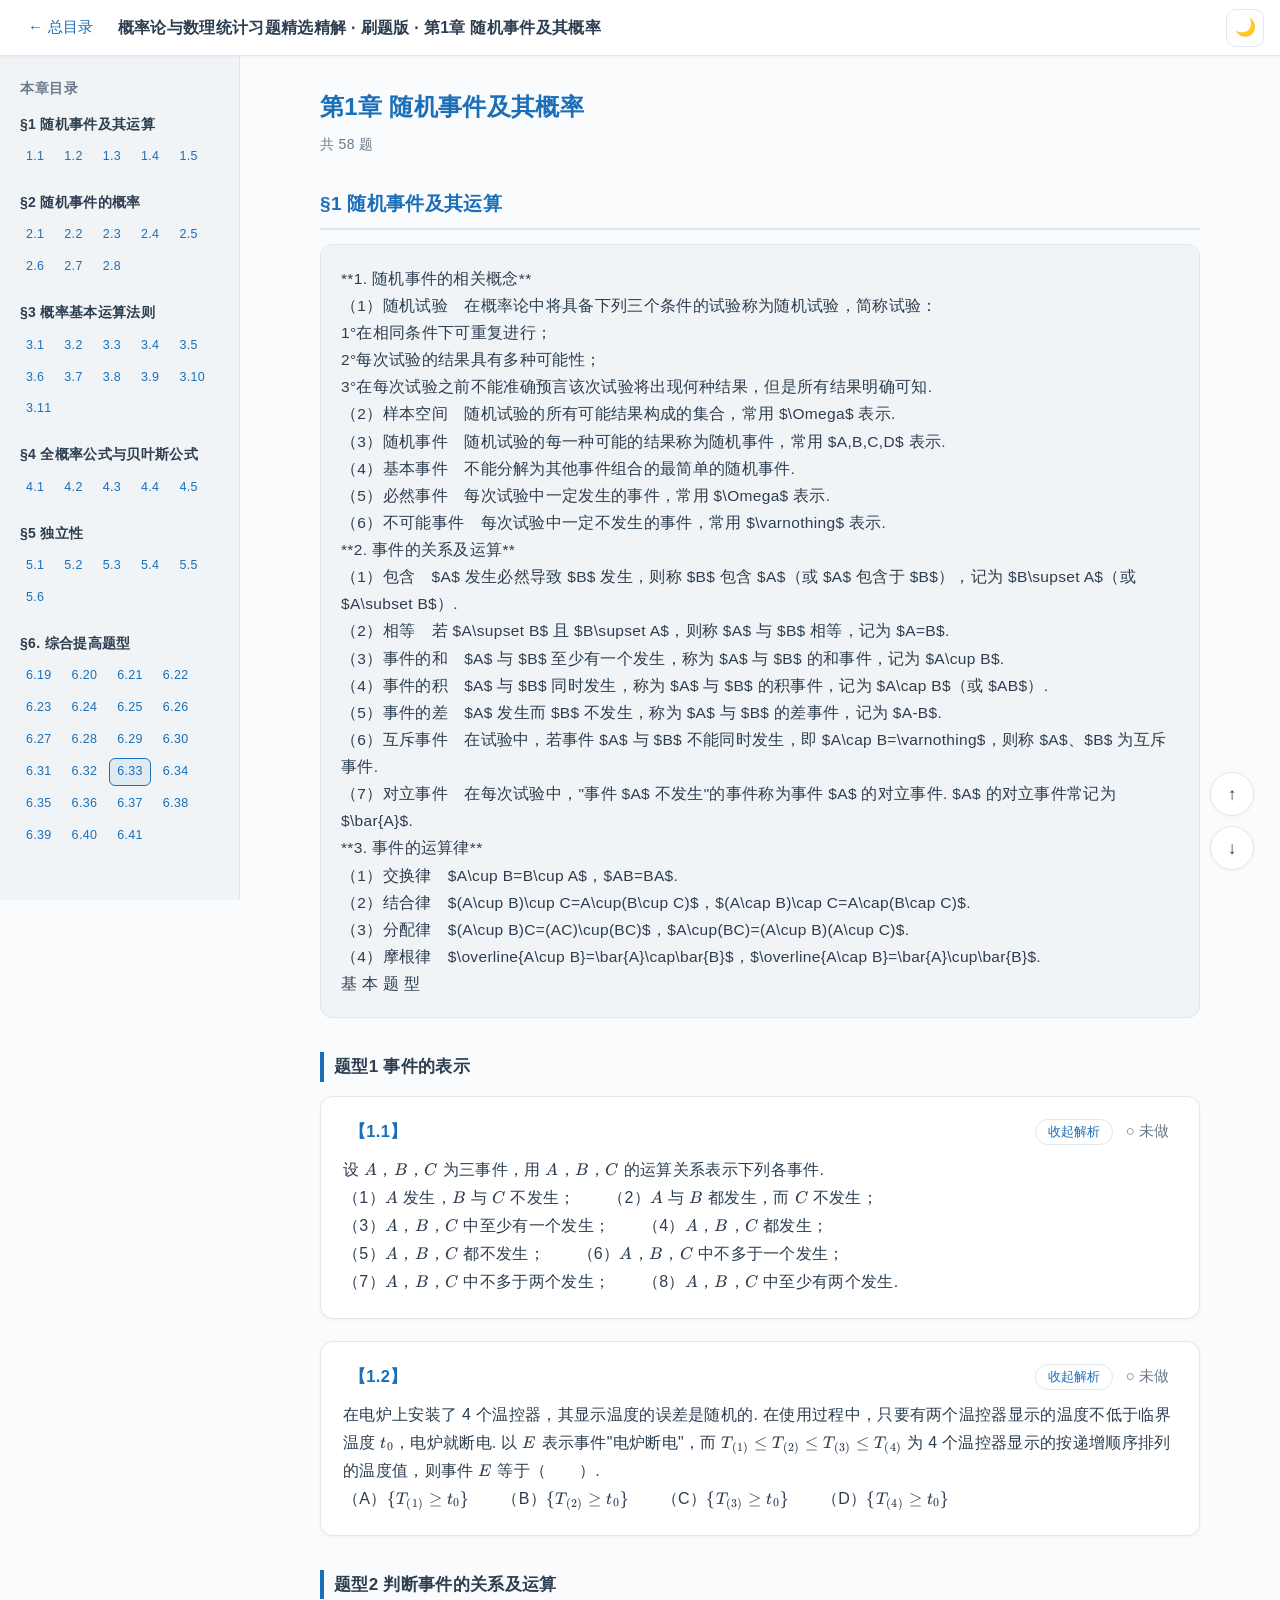
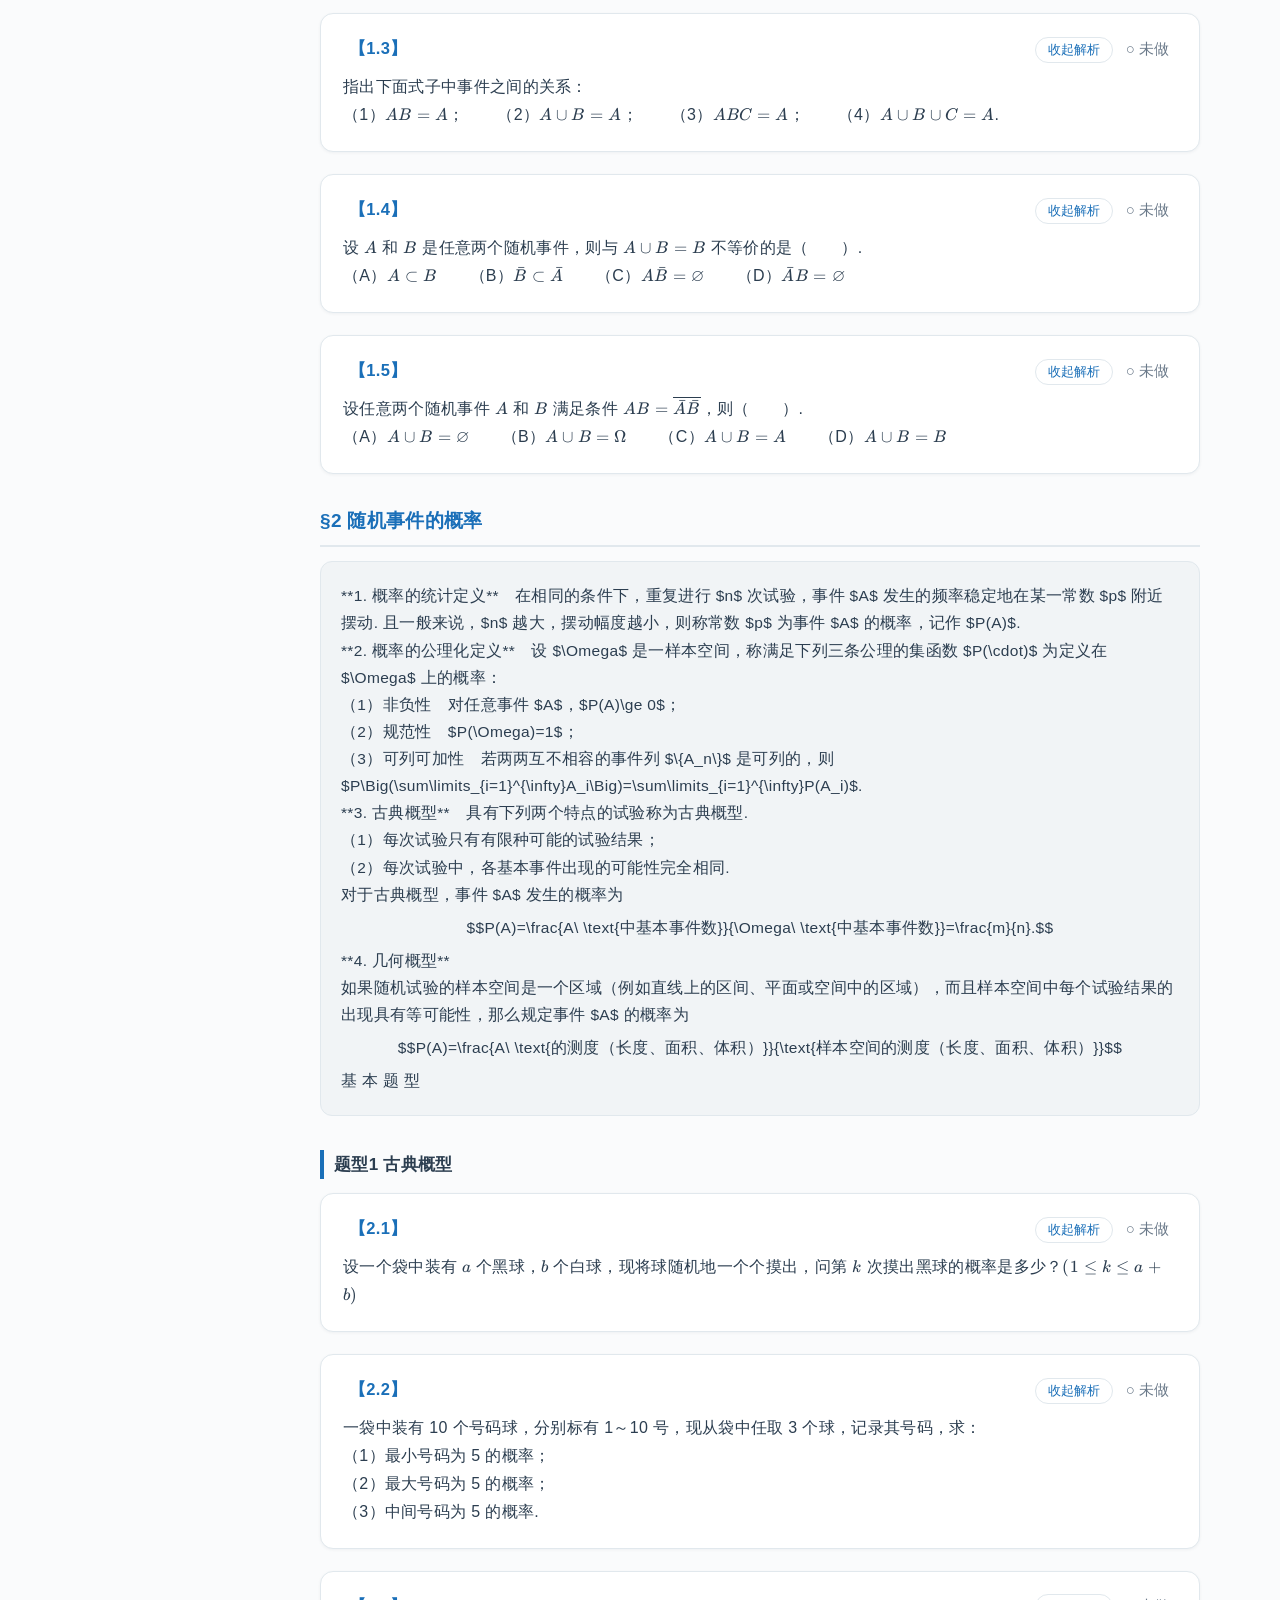
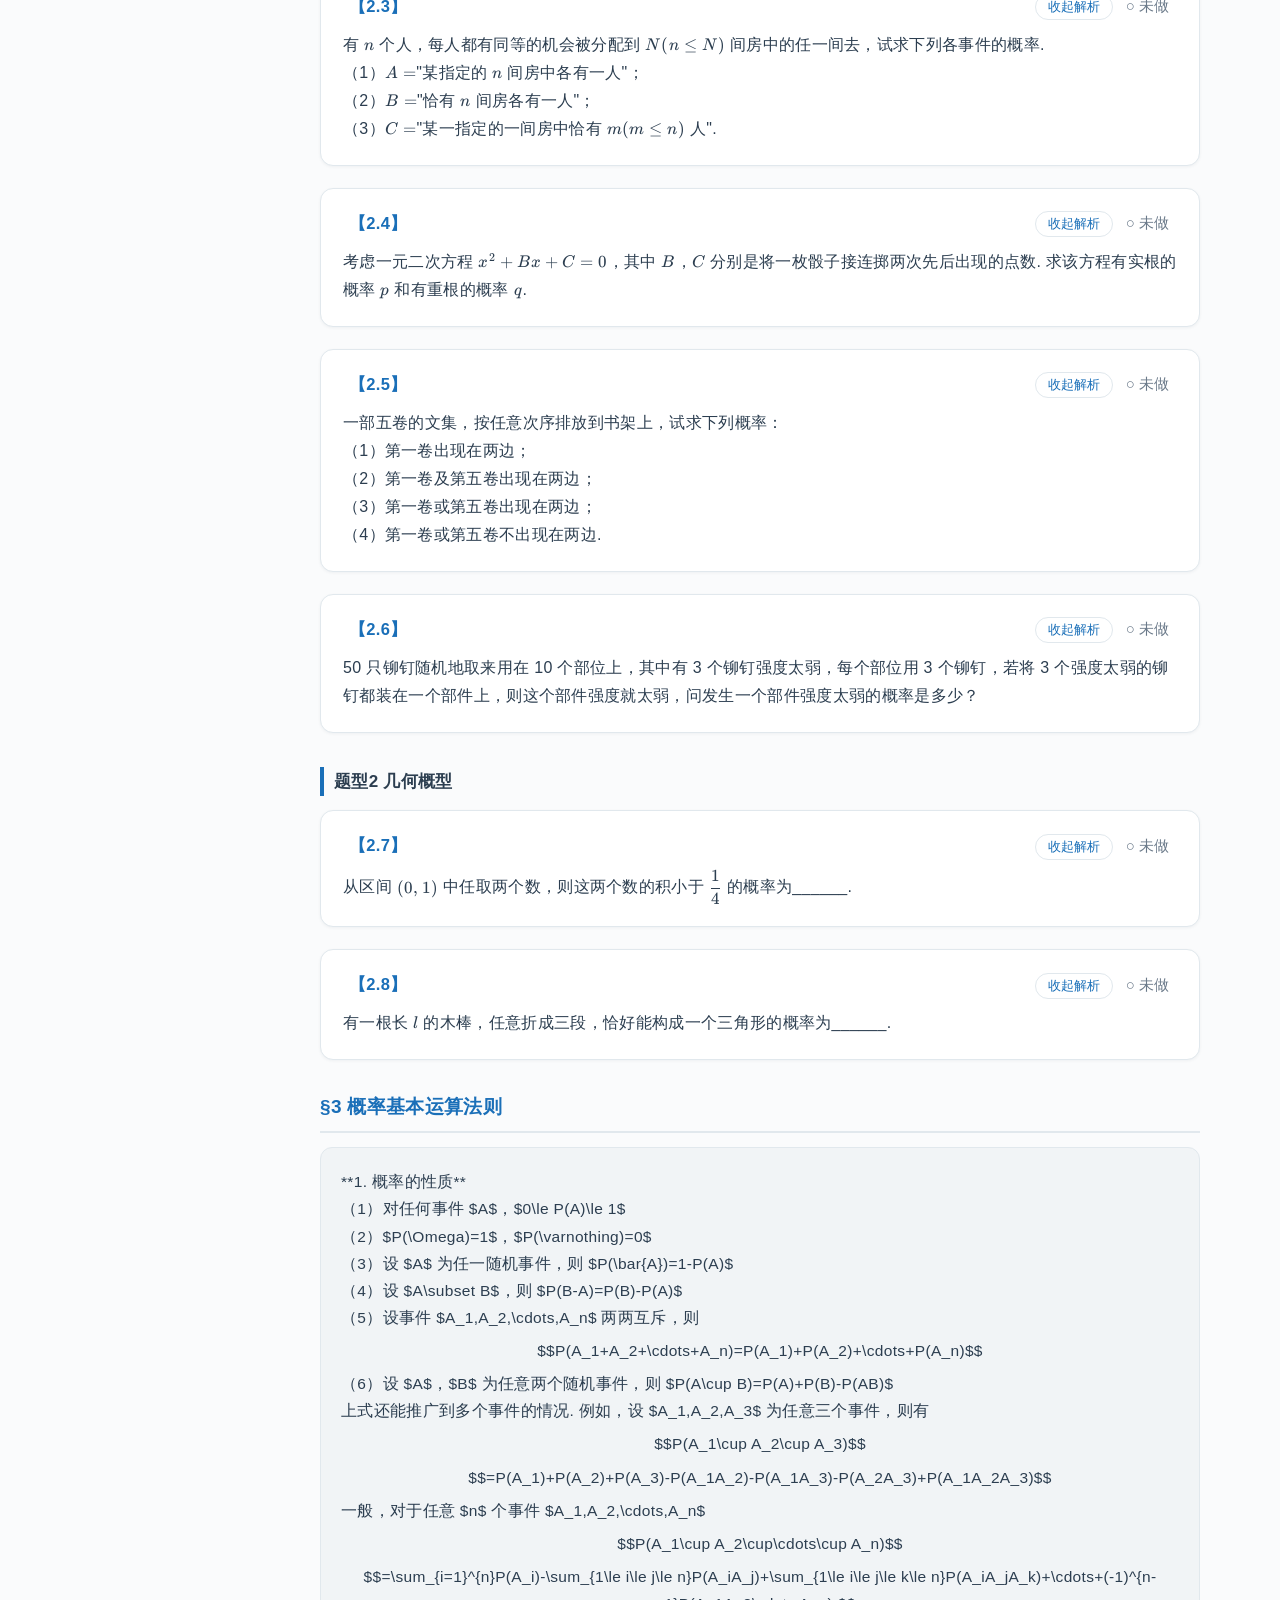
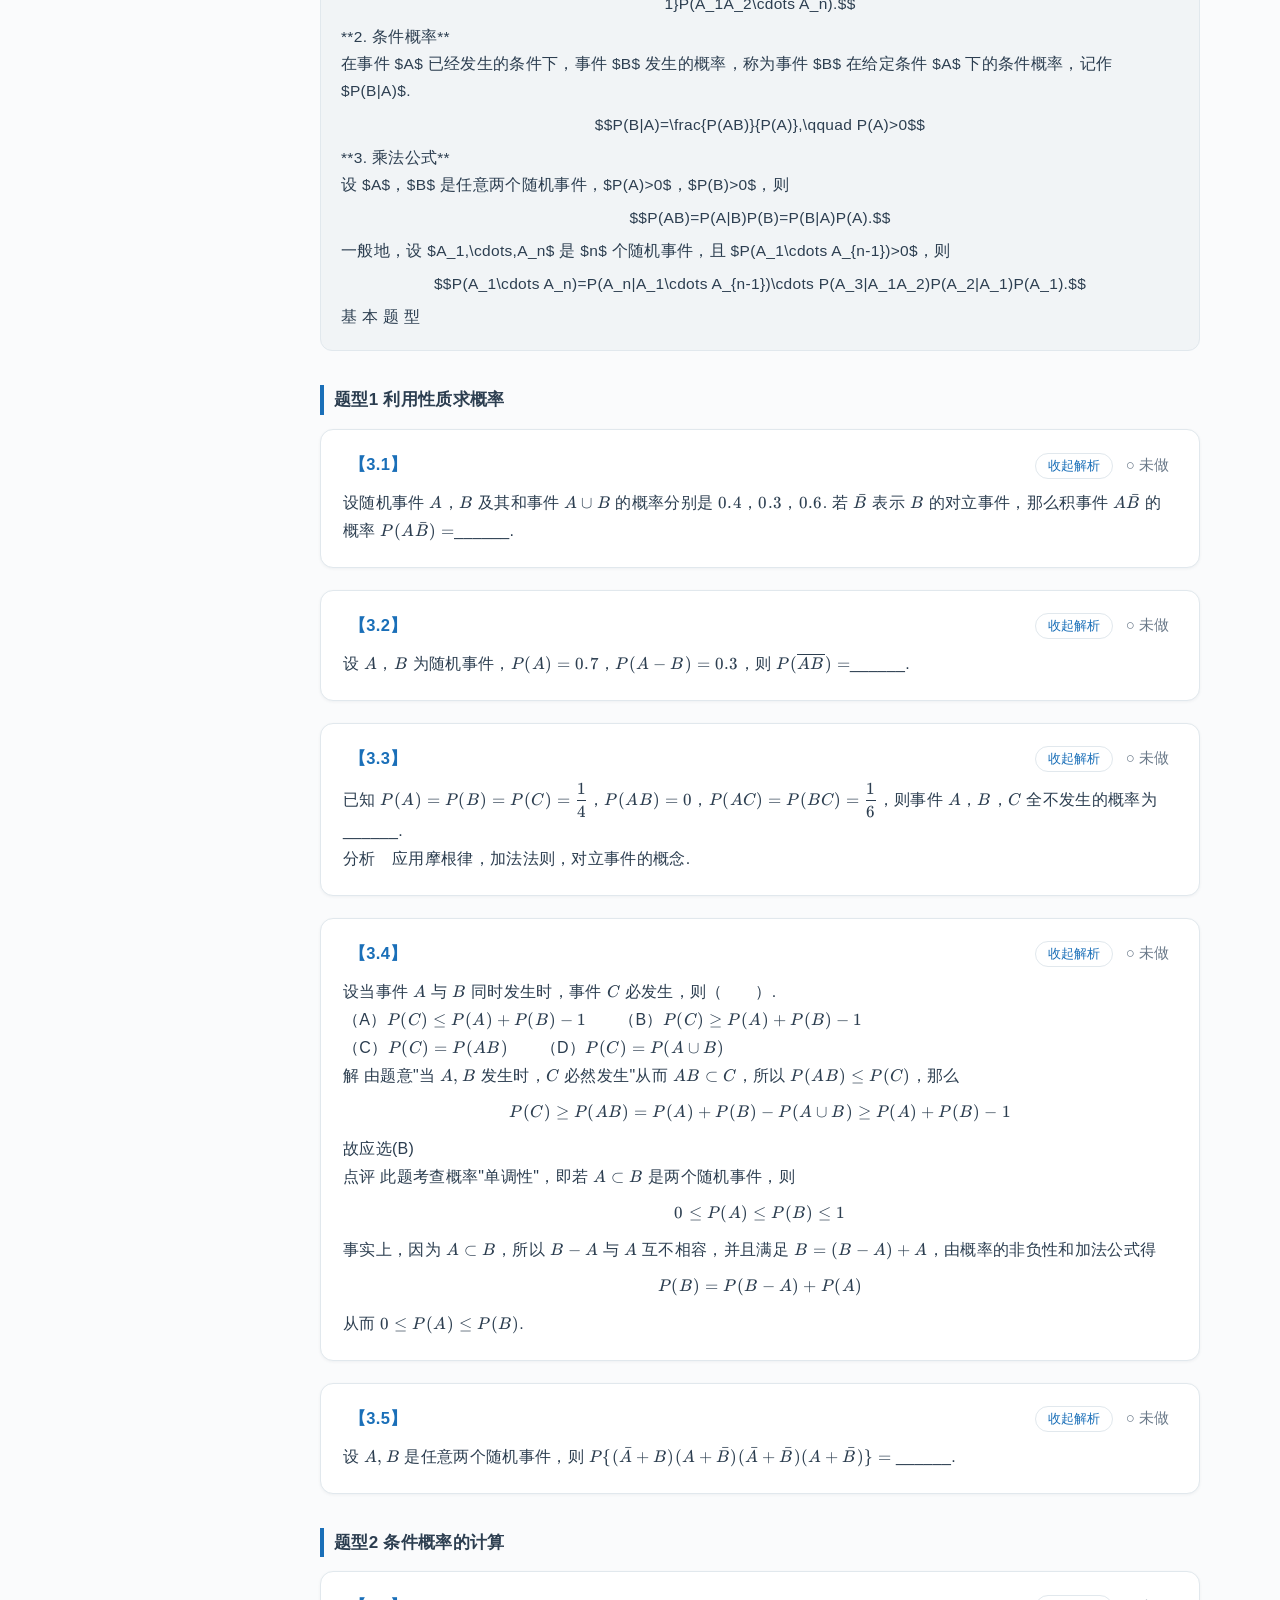
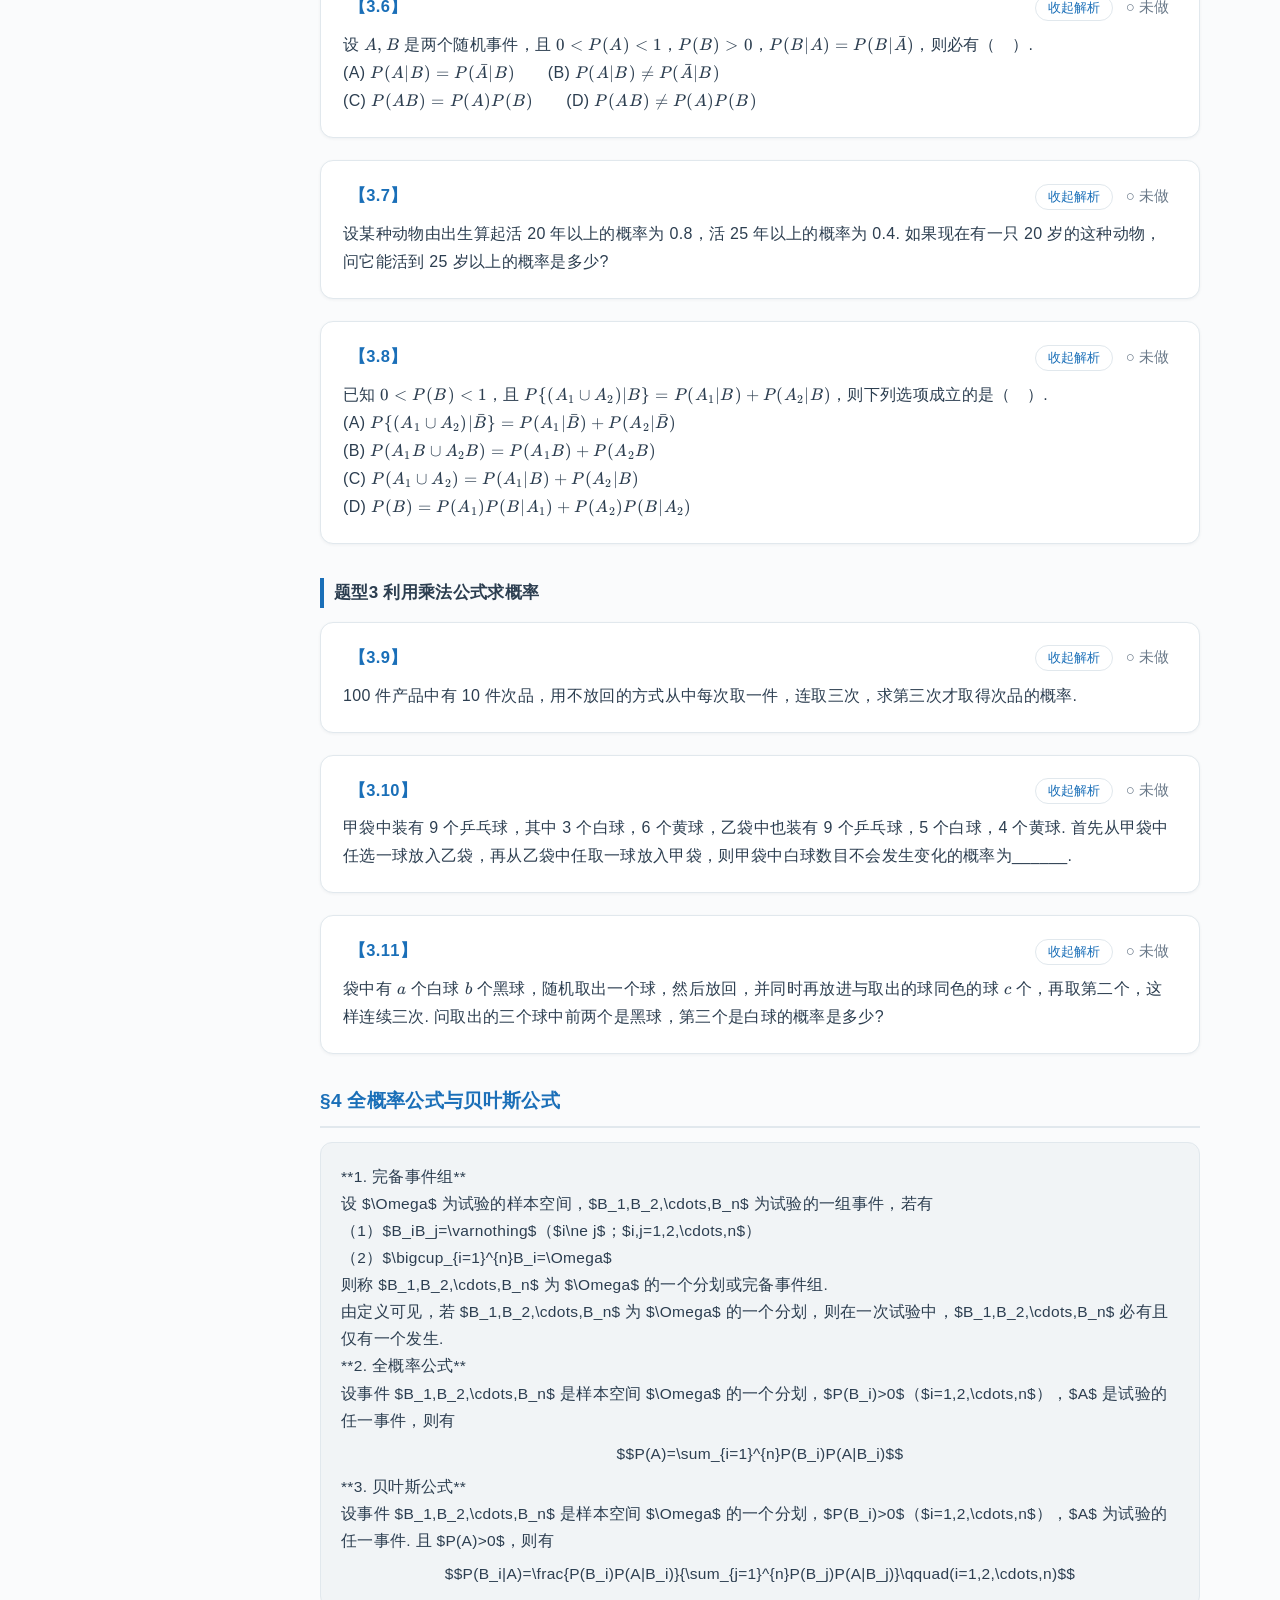
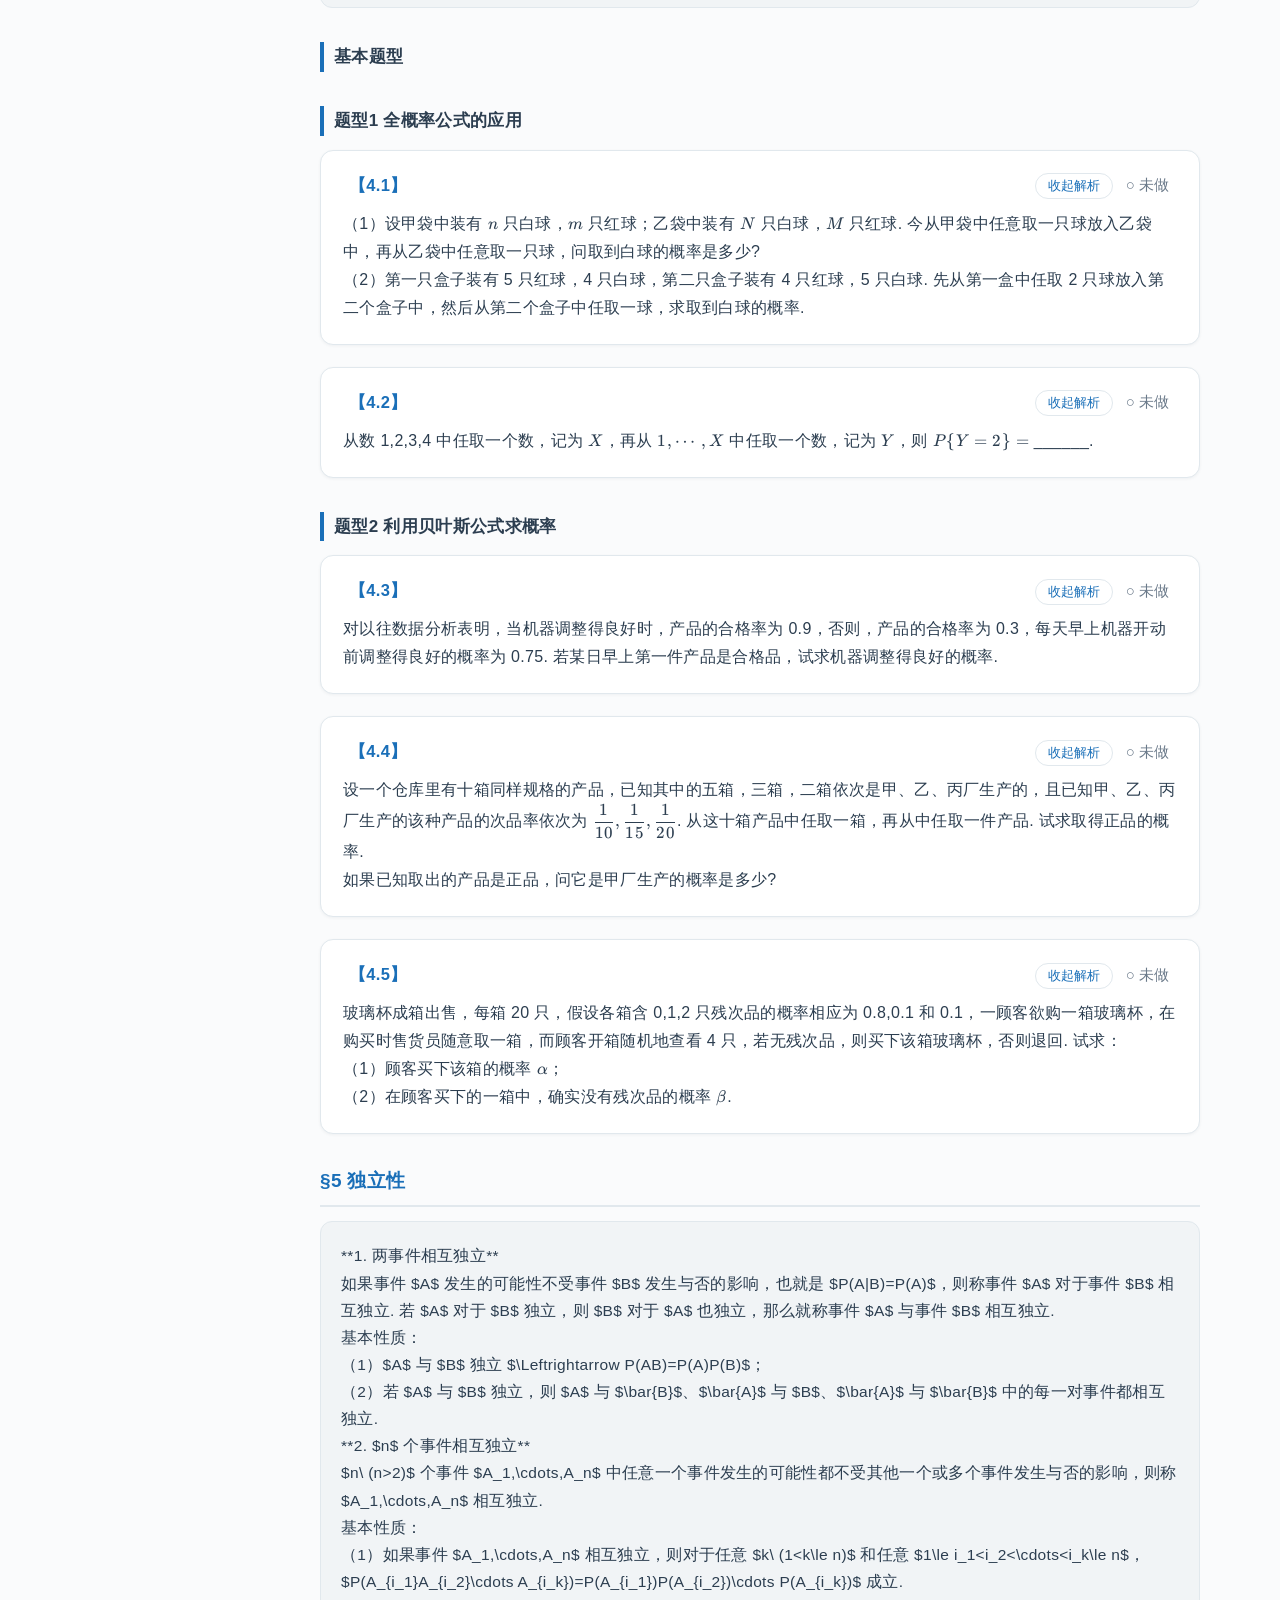
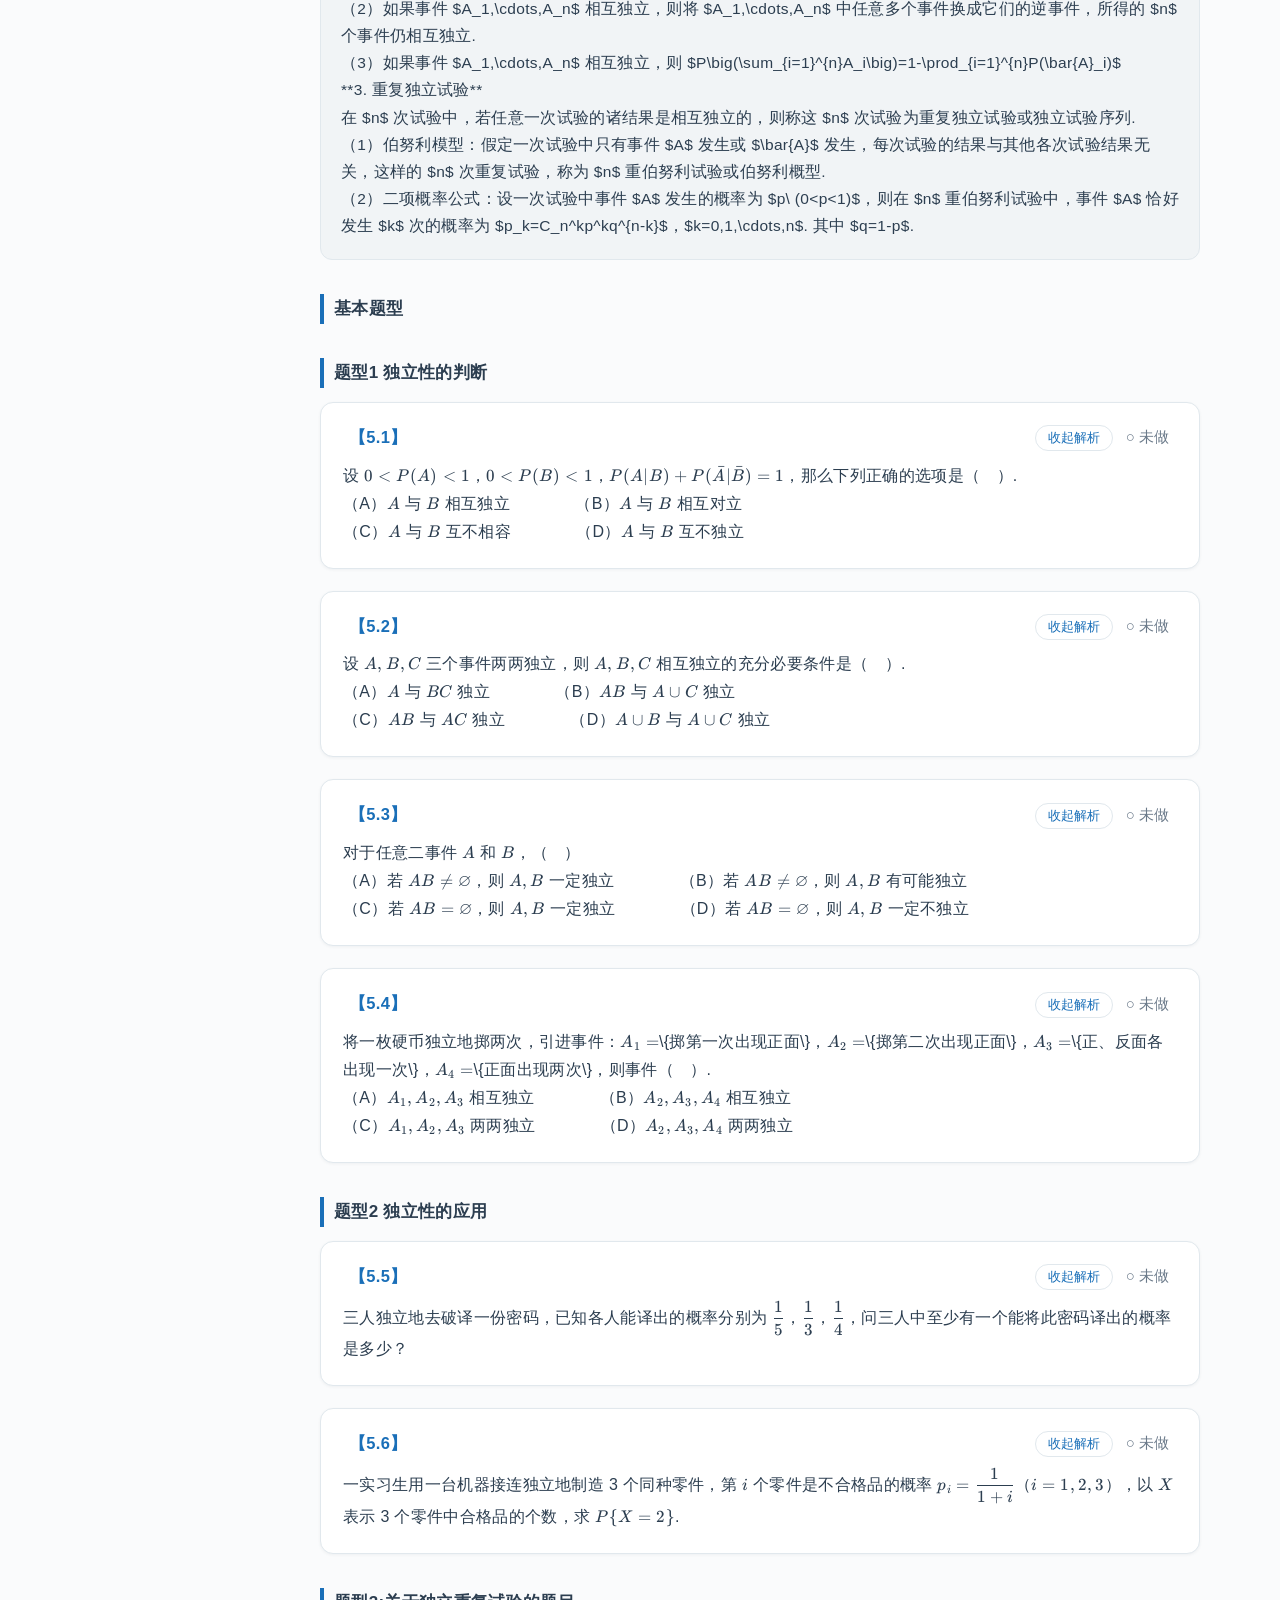
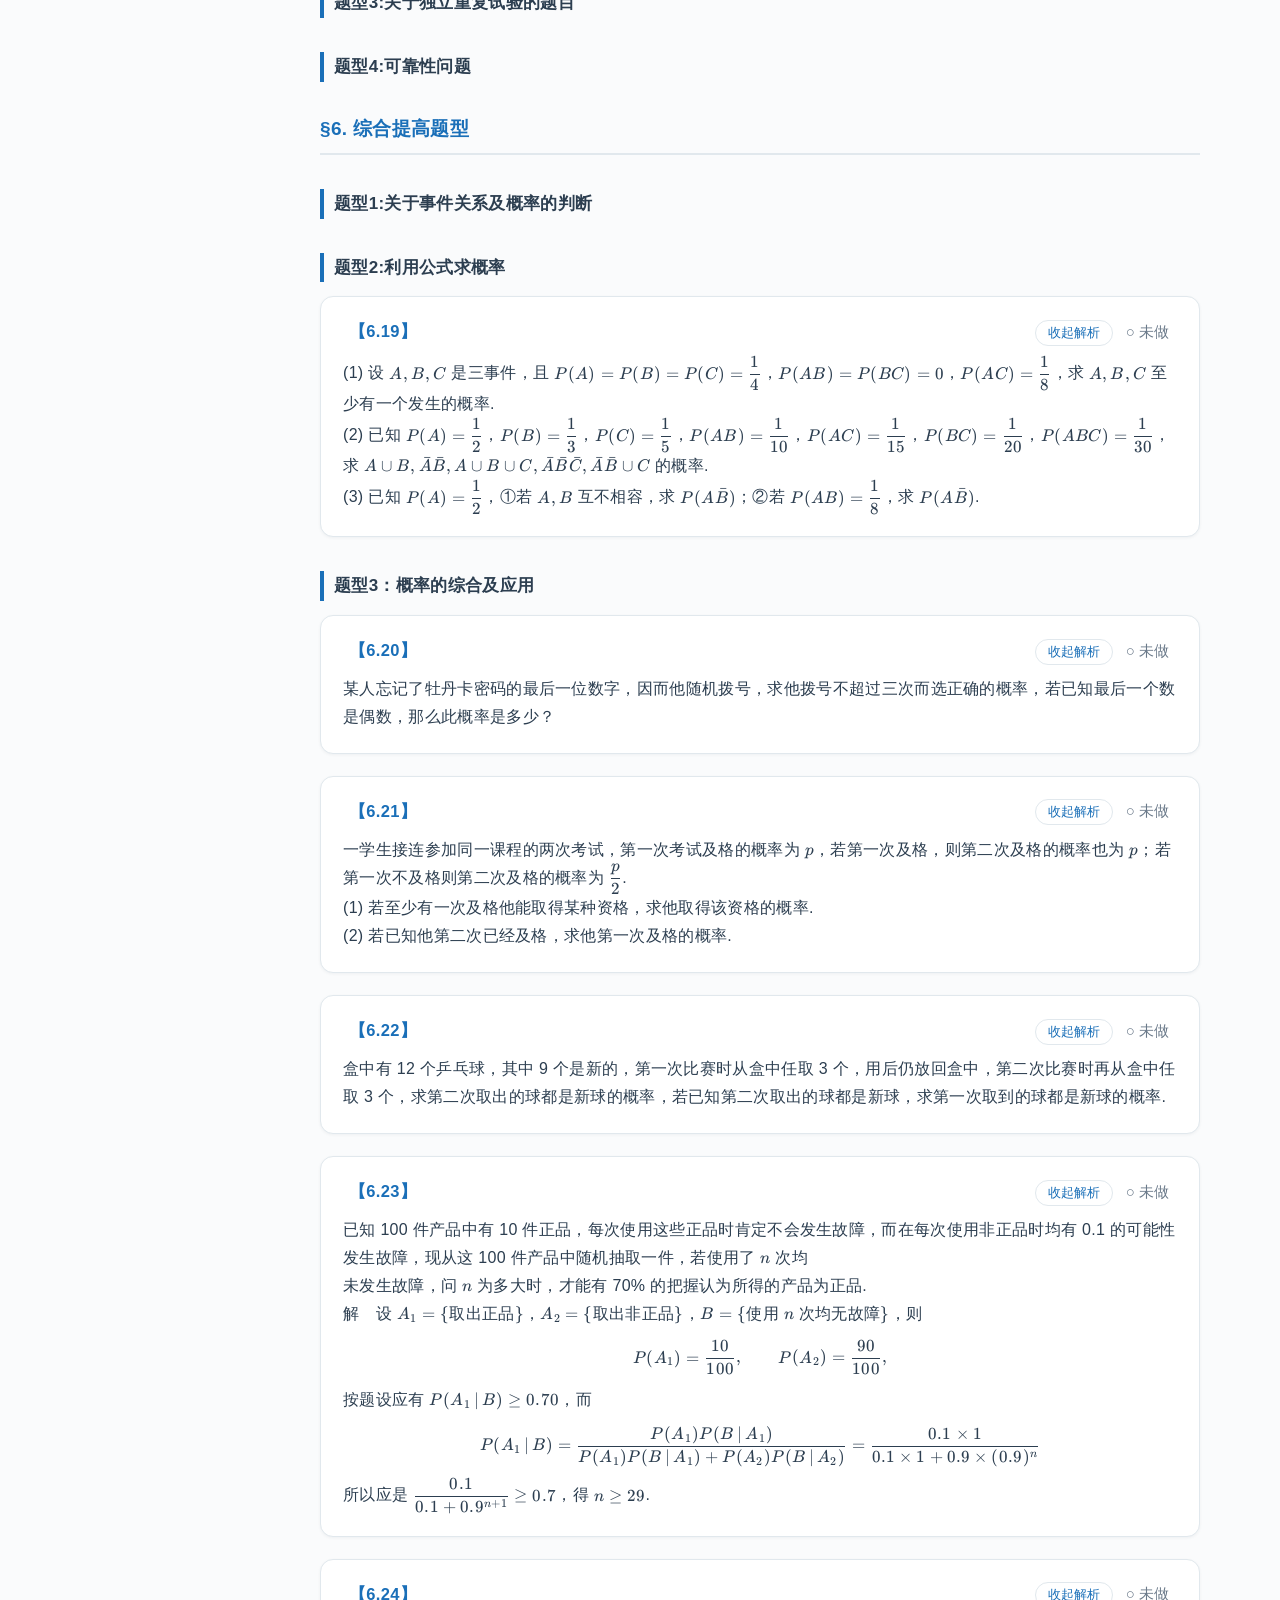
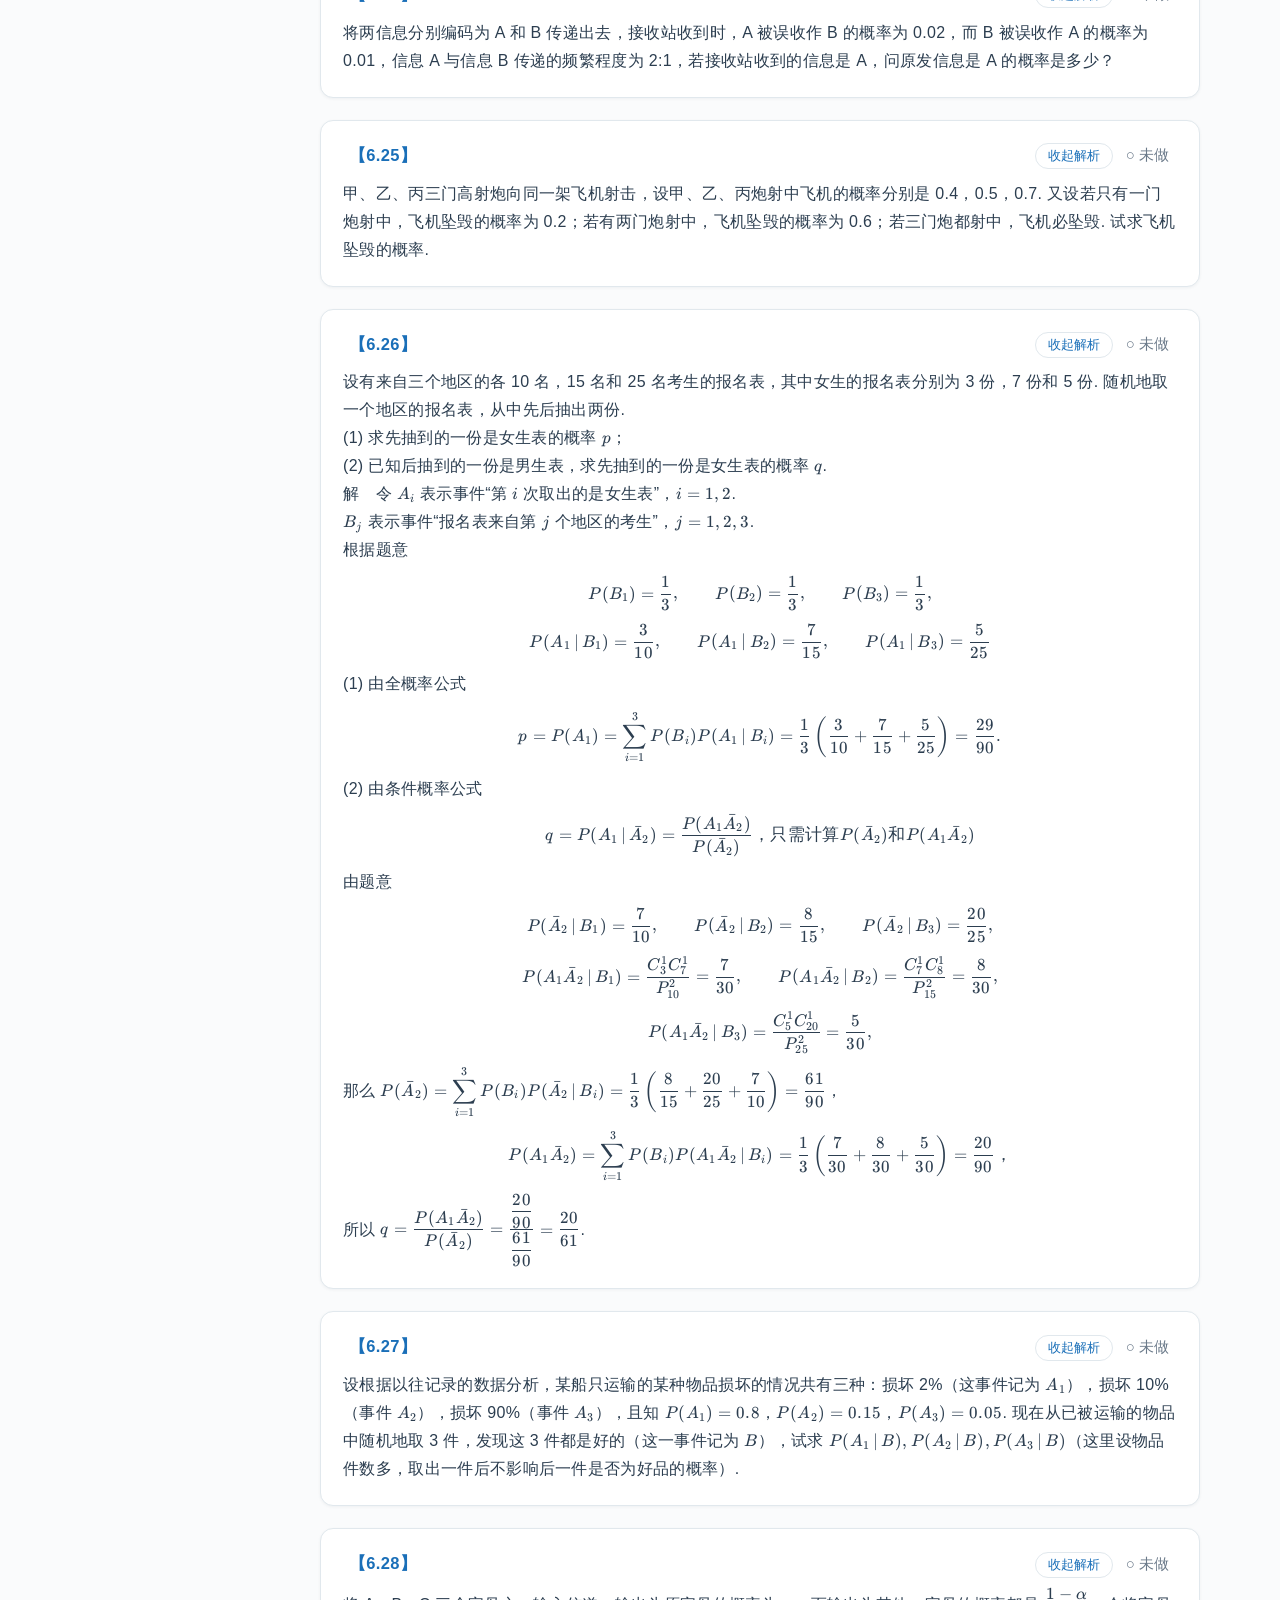
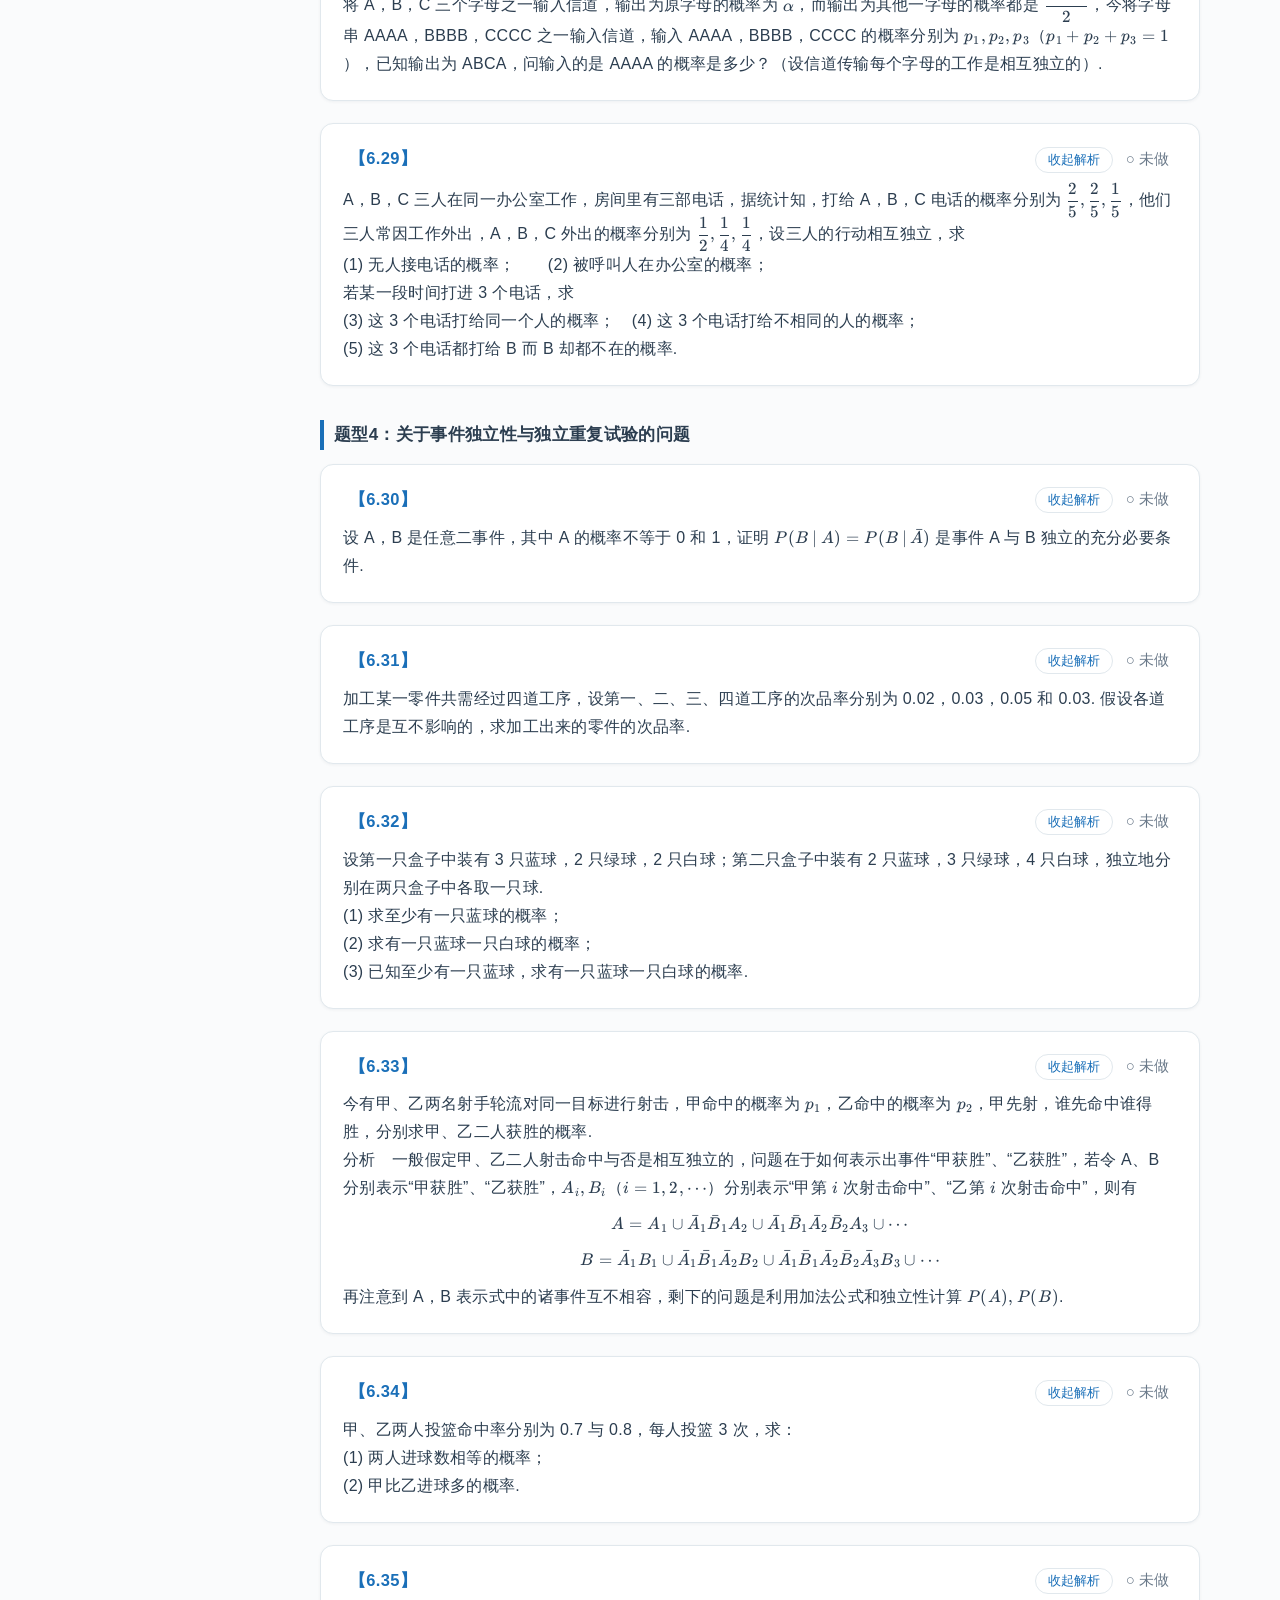
==== chapters/chapter-01.html @ 4852cdde "init: 概率论刷题网站（第一二章部分内容）" ====
<!DOCTYPE html>
<html lang="zh-CN">
<head>
<meta charset="UTF-8">
<meta name="viewport" content="width=device-width, initial-scale=1.0">
<title>第1章 随机事件及其概率 · 概率论与数理统计习题精选精解 · 刷题版</title>
<link rel="stylesheet" href="../assets/katex/katex.min.css?v=1">
<link rel="stylesheet" href="../assets/style.css?v=1">
</head>
<body data-page="chapter" data-chapter="c1">
<header class="topbar"><button class="icon-btn" id="menuBtn" title="目录">☰</button><a class="back-home" href="../index.html">← 总目录</a><span class="bar-title">概率论与数理统计习题精选精解 · 刷题版 · 第1章 随机事件及其概率</span><button class="icon-btn" id="themeBtn" title="切换夜间模式">🌙</button></header>
<div class="mask" id="sidebarMask"></div>
<div class="layout">
<aside class="sidebar" id="sidebar">
<h3>本章目录</h3>
<div class="sec-group">
<a class="sec-name" href="#sec-1">§1 随机事件及其运算</a>
<div class="q-links">
<a href="#q-1-1" data-qid="c1-1.1">1.1</a>
<a href="#q-1-2" data-qid="c1-1.2">1.2</a>
<a href="#q-1-3" data-qid="c1-1.3">1.3</a>
<a href="#q-1-4" data-qid="c1-1.4">1.4</a>
<a href="#q-1-5" data-qid="c1-1.5">1.5</a>
</div></div>
<div class="sec-group">
<a class="sec-name" href="#sec-2">§2 随机事件的概率</a>
<div class="q-links">
<a href="#q-2-1" data-qid="c1-2.1">2.1</a>
<a href="#q-2-2" data-qid="c1-2.2">2.2</a>
<a href="#q-2-3" data-qid="c1-2.3">2.3</a>
<a href="#q-2-4" data-qid="c1-2.4">2.4</a>
<a href="#q-2-5" data-qid="c1-2.5">2.5</a>
<a href="#q-2-6" data-qid="c1-2.6">2.6</a>
<a href="#q-2-7" data-qid="c1-2.7">2.7</a>
<a href="#q-2-8" data-qid="c1-2.8">2.8</a>
</div></div>
<div class="sec-group">
<a class="sec-name" href="#sec-3">§3 概率基本运算法则</a>
<div class="q-links">
<a href="#q-3-1" data-qid="c1-3.1">3.1</a>
<a href="#q-3-2" data-qid="c1-3.2">3.2</a>
<a href="#q-3-3" data-qid="c1-3.3">3.3</a>
<a href="#q-3-4" data-qid="c1-3.4">3.4</a>
<a href="#q-3-5" data-qid="c1-3.5">3.5</a>
<a href="#q-3-6" data-qid="c1-3.6">3.6</a>
<a href="#q-3-7" data-qid="c1-3.7">3.7</a>
<a href="#q-3-8" data-qid="c1-3.8">3.8</a>
<a href="#q-3-9" data-qid="c1-3.9">3.9</a>
<a href="#q-3-10" data-qid="c1-3.10">3.10</a>
<a href="#q-3-11" data-qid="c1-3.11">3.11</a>
</div></div>
<div class="sec-group">
<a class="sec-name" href="#sec-4">§4 全概率公式与贝叶斯公式</a>
<div class="q-links">
<a href="#q-4-1" data-qid="c1-4.1">4.1</a>
<a href="#q-4-2" data-qid="c1-4.2">4.2</a>
<a href="#q-4-3" data-qid="c1-4.3">4.3</a>
<a href="#q-4-4" data-qid="c1-4.4">4.4</a>
<a href="#q-4-5" data-qid="c1-4.5">4.5</a>
</div></div>
<div class="sec-group">
<a class="sec-name" href="#sec-5">§5 独立性</a>
<div class="q-links">
<a href="#q-5-1" data-qid="c1-5.1">5.1</a>
<a href="#q-5-2" data-qid="c1-5.2">5.2</a>
<a href="#q-5-3" data-qid="c1-5.3">5.3</a>
<a href="#q-5-4" data-qid="c1-5.4">5.4</a>
<a href="#q-5-5" data-qid="c1-5.5">5.5</a>
<a href="#q-5-6" data-qid="c1-5.6">5.6</a>
</div></div>
<div class="sec-group">
<a class="sec-name" href="#sec-6">§6. 综合提高题型</a>
<div class="q-links">
<a href="#q-6-19" data-qid="c1-6.19">6.19</a>
<a href="#q-6-20" data-qid="c1-6.20">6.20</a>
<a href="#q-6-21" data-qid="c1-6.21">6.21</a>
<a href="#q-6-22" data-qid="c1-6.22">6.22</a>
<a href="#q-6-23" data-qid="c1-6.23">6.23</a>
<a href="#q-6-24" data-qid="c1-6.24">6.24</a>
<a href="#q-6-25" data-qid="c1-6.25">6.25</a>
<a href="#q-6-26" data-qid="c1-6.26">6.26</a>
<a href="#q-6-27" data-qid="c1-6.27">6.27</a>
<a href="#q-6-28" data-qid="c1-6.28">6.28</a>
<a href="#q-6-29" data-qid="c1-6.29">6.29</a>
<a href="#q-6-30" data-qid="c1-6.30">6.30</a>
<a href="#q-6-31" data-qid="c1-6.31">6.31</a>
<a href="#q-6-32" data-qid="c1-6.32">6.32</a>
<a href="#q-6-33" data-qid="c1-6.33">6.33</a>
<a href="#q-6-34" data-qid="c1-6.34">6.34</a>
<a href="#q-6-35" data-qid="c1-6.35">6.35</a>
<a href="#q-6-36" data-qid="c1-6.36">6.36</a>
<a href="#q-6-37" data-qid="c1-6.37">6.37</a>
<a href="#q-6-38" data-qid="c1-6.38">6.38</a>
<a href="#q-6-39" data-qid="c1-6.39">6.39</a>
<a href="#q-6-40" data-qid="c1-6.40">6.40</a>
<a href="#q-6-41" data-qid="c1-6.41">6.41</a>
</div></div>
</aside>
<main class="main"><div class="content">
<div class="chapter-head"><h1>第1章 随机事件及其概率</h1><div class="meta">共 58 题</div></div>
<h2 class="sec-title" id="sec-1">§1 随机事件及其运算</h2>
<div class="know-box"><p>**1. 随机事件的相关概念**<br>（1）随机试验　在概率论中将具备下列三个条件的试验称为随机试验，简称试验：<br>1°在相同条件下可重复进行；<br>2°每次试验的结果具有多种可能性；<br>3°在每次试验之前不能准确预言该次试验将出现何种结果，但是所有结果明确可知.<br>（2）样本空间　随机试验的所有可能结果构成的集合，常用 $\Omega$ 表示.<br>（3）随机事件　随机试验的每一种可能的结果称为随机事件，常用 $A,B,C,D$ 表示.<br>（4）基本事件　不能分解为其他事件组合的最简单的随机事件.<br>（5）必然事件　每次试验中一定发生的事件，常用 $\Omega$ 表示.<br>（6）不可能事件　每次试验中一定不发生的事件，常用 $\varnothing$ 表示.<br>**2. 事件的关系及运算**<br>（1）包含　$A$ 发生必然导致 $B$ 发生，则称 $B$ 包含 $A$（或 $A$ 包含于 $B$），记为 $B\supset A$（或 $A\subset B$）.<br>（2）相等　若 $A\supset B$ 且 $B\supset A$，则称 $A$ 与 $B$ 相等，记为 $A=B$.<br>（3）事件的和　$A$ 与 $B$ 至少有一个发生，称为 $A$ 与 $B$ 的和事件，记为 $A\cup B$.<br>（4）事件的积　$A$ 与 $B$ 同时发生，称为 $A$ 与 $B$ 的积事件，记为 $A\cap B$（或 $AB$）.<br>（5）事件的差　$A$ 发生而 $B$ 不发生，称为 $A$ 与 $B$ 的差事件，记为 $A-B$.<br>（6）互斥事件　在试验中，若事件 $A$ 与 $B$ 不能同时发生，即 $A\cap B=\varnothing$，则称 $A$、$B$ 为互斥事件.<br>（7）对立事件　在每次试验中，"事件 $A$ 不发生"的事件称为事件 $A$ 的对立事件. $A$ 的对立事件常记为 $\bar{A}$.<br>**3. 事件的运算律**<br>（1）交换律　$A\cup B=B\cup A$，$AB=BA$.<br>（2）结合律　$(A\cup B)\cup C=A\cup(B\cup C)$，$(A\cap B)\cap C=A\cap(B\cap C)$.<br>（3）分配律　$(A\cup B)C=(AC)\cup(BC)$，$A\cup(BC)=(A\cup B)(A\cup C)$.<br>（4）摩根律　$\overline{A\cup B}=\bar{A}\cap\bar{B}$，$\overline{A\cap B}=\bar{A}\cup\bar{B}$.<br>基 本 题 型</p></div>
<div class="block-title">题型1 事件的表示</div>
<section class="q-card" id="q-1-1" data-qid="c1-1.1">
<div class="q-head"><span class="q-num">【1.1】</span><span>
<button class="toggle-btn">收起解析</button> <button class="mark-btn">○ 未做</button></span></div>
<div class="q-body"><p>设 $A$，$B$，$C$ 为三事件，用 $A$，$B$，$C$ 的运算关系表示下列各事件.<br>（1）$A$ 发生，$B$ 与 $C$ 不发生；　　（2）$A$ 与 $B$ 都发生，而 $C$ 不发生；<br>（3）$A$，$B$，$C$ 中至少有一个发生；　　（4）$A$，$B$，$C$ 都发生；<br>（5）$A$，$B$，$C$ 都不发生；　　（6）$A$，$B$，$C$ 中不多于一个发生；<br>（7）$A$，$B$，$C$ 中不多于两个发生；　　（8）$A$，$B$，$C$ 中至少有两个发生.</p></div>
<div class="sol-wrap collapsed">
<hr class="sol-divider"><div class="sol-body"><span class="sol-label">【解析】</span><p>（1）$A\bar{B}\bar{C}$　　（2）$AB\bar{C}$　　（3）$A\cup B\cup C$<br>（4）$ABC$　　（5）$\bar{A}\bar{B}\bar{C}$<br>（6）$\bar{A}\bar{B}C\cup\bar{A}B\bar{C}\cup A\bar{B}\bar{C}\cup\bar{A}\bar{B}\bar{C}$ 或 $\bar{A}\bar{B}\cup\bar{A}\bar{C}\cup\bar{B}\bar{C}$<br>（7）$\overline{ABC}$ 或 $\bar{A}\cup\bar{B}\cup\bar{C}$　　（8）$AB\cup BC\cup AC$.</p></div>
</div></section>
<section class="q-card" id="q-1-2" data-qid="c1-1.2">
<div class="q-head"><span class="q-num">【1.2】</span><span>
<button class="toggle-btn">收起解析</button> <button class="mark-btn">○ 未做</button></span></div>
<div class="q-body"><p>在电炉上安装了 4 个温控器，其显示温度的误差是随机的. 在使用过程中，只要有两个温控器显示的温度不低于临界温度 $t_0$，电炉就断电. 以 $E$ 表示事件"电炉断电"，而 $T_{(1)}\le T_{(2)}\le T_{(3)}\le T_{(4)}$ 为 4 个温控器显示的按递增顺序排列的温度值，则事件 $E$ 等于（　　）.<br>（A）$\{T_{(1)}\ge t_0\}$　　（B）$\{T_{(2)}\ge t_0\}$　　（C）$\{T_{(3)}\ge t_0\}$　　（D）$\{T_{(4)}\ge t_0\}$</p></div>
<div class="sol-wrap collapsed">
<hr class="sol-divider"><div class="sol-body"><span class="sol-label">【解析】</span><p>$\{T_{(1)}\ge t_0\}$ 表示四个温控器显示温度均不低于 $t_0$<br>$\{T_{(2)}\ge t_0\}$ 表示至少三个温控器显示温度均不低于 $t_0$<br>$\{T_{(3)}\ge t_0\}$ 表示至少二个温控器显示温度均不低于 $t_0$<br>$\{T_{(4)}\ge t_0\}$ 表示至少一个温控器显示温度均不低于 $t_0$</p></div>
<div class="ans-line">最终答案：<p>故应选（C）.</p></div>
</div></section>
<div class="block-title">题型2 判断事件的关系及运算</div>
<section class="q-card" id="q-1-3" data-qid="c1-1.3">
<div class="q-head"><span class="q-num">【1.3】</span><span>
<button class="toggle-btn">收起解析</button> <button class="mark-btn">○ 未做</button></span></div>
<div class="q-body"><p>指出下面式子中事件之间的关系：<br>（1）$AB=A$；　　（2）$A\cup B=A$；　　（3）$ABC=A$；　　（4）$A\cup B\cup C=A$.</p></div>
<div class="sol-wrap collapsed">
<hr class="sol-divider"><div class="sol-body"><span class="sol-label">【解析】</span><p>（1）表明 $A$ 包含于 $B$，即 $A\subset B$；　　（2）表明 $B$ 包含于 $A$，即 $B\subset A$；<br>（3）表明 $A$ 包含于 $BC$，即 $A\subset BC$；　　（4）表明 $B\cup C$ 包含于 $A$，即 $B\cup C\subset A$.</p></div>
</div></section>
<section class="q-card" id="q-1-4" data-qid="c1-1.4">
<div class="q-head"><span class="q-num">【1.4】</span><span>
<button class="toggle-btn">收起解析</button> <button class="mark-btn">○ 未做</button></span></div>
<div class="q-body"><p>设 $A$ 和 $B$ 是任意两个随机事件，则与 $A\cup B=B$ 不等价的是（　　）.<br>（A）$A\subset B$　　（B）$\bar{B}\subset\bar{A}$　　（C）$A\bar{B}=\varnothing$　　（D）$\bar{A}B=\varnothing$</p></div>
<div class="sol-wrap collapsed">
<hr class="sol-divider"><div class="sol-body"><span class="sol-label">【解析】</span><p>根据题干的信息，$A\cup B=B\Leftrightarrow A\subset B\Leftrightarrow\bar{B}\subset\bar{A}\Leftrightarrow A\bar{B}=\varnothing$</p></div>
<div class="ans-line">最终答案：<p>所以选项（D）不正确.</p></div>
</div></section>
<section class="q-card" id="q-1-5" data-qid="c1-1.5">
<div class="q-head"><span class="q-num">【1.5】</span><span>
<button class="toggle-btn">收起解析</button> <button class="mark-btn">○ 未做</button></span></div>
<div class="q-body"><p>设任意两个随机事件 $A$ 和 $B$ 满足条件 $AB=\overline{\bar{A}\bar{B}}$，则（　　）.<br>（A）$A\cup B=\varnothing$　　（B）$A\cup B=\Omega$　　（C）$A\cup B=A$　　（D）$A\cup B=B$</p></div>
<div class="sol-wrap collapsed">
<hr class="sol-divider"><div class="sol-body"><span class="sol-label">【解析】</span><p>解法一　排除法.<br>注意到 $AB=\overline{\bar{A}\bar{B}}$，那么 $A$，$B$ 的地位是"对等"的，从而（C），（D）均不成立.（A）不正确是显然的. 故（B）正确.<br>解法二　直接法.<br>运用摩根律，$AB=\overline{\bar{A}\bar{B}}=\overline{A\cup B}$，那么</p>
<p class="dmath">$$A\cup B=(A\cup B)\cup AB=(A\cup B)\cup\overline{A\cup B}=\Omega.$$</p></div>
<div class="ans-line">最终答案：<p>故应选（B）.</p></div>
<div class="cmt-box"><span class="cmt-label">点评：</span><p>点评　对于较复杂的事件运算，除了熟练运用定义及运算规律判断，还可采用集合论中的文氏图帮助分析和理解.</p></div>
</div></section>
<h2 class="sec-title" id="sec-2">§2 随机事件的概率</h2>
<div class="know-box"><p>**1. 概率的统计定义**　在相同的条件下，重复进行 $n$ 次试验，事件 $A$ 发生的频率稳定地在某一常数 $p$ 附近摆动. 且一般来说，$n$ 越大，摆动幅度越小，则称常数 $p$ 为事件 $A$ 的概率，记作 $P(A)$.<br>**2. 概率的公理化定义**　设 $\Omega$ 是一样本空间，称满足下列三条公理的集函数 $P(\cdot)$ 为定义在 $\Omega$ 上的概率：<br>（1）非负性　对任意事件 $A$，$P(A)\ge 0$；<br>（2）规范性　$P(\Omega)=1$；<br>（3）可列可加性　若两两互不相容的事件列 $\{A_n\}$ 是可列的，则 $P\Big(\sum\limits_{i=1}^{\infty}A_i\Big)=\sum\limits_{i=1}^{\infty}P(A_i)$.<br>**3. 古典概型**　具有下列两个特点的试验称为古典概型.<br>（1）每次试验只有有限种可能的试验结果；<br>（2）每次试验中，各基本事件出现的可能性完全相同.<br>对于古典概型，事件 $A$ 发生的概率为</p>
<p class="dmath">$$P(A)=\frac{A\ \text{中基本事件数}}{\Omega\ \text{中基本事件数}}=\frac{m}{n}.$$</p>
<p>**4. 几何概型**<br>如果随机试验的样本空间是一个区域（例如直线上的区间、平面或空间中的区域），而且样本空间中每个试验结果的出现具有等可能性，那么规定事件 $A$ 的概率为</p>
<p class="dmath">$$P(A)=\frac{A\ \text{的测度（长度、面积、体积）}}{\text{样本空间的测度（长度、面积、体积）}}$$</p>
<p>基 本 题 型</p></div>
<div class="block-title">题型1 古典概型</div>
<section class="q-card" id="q-2-1" data-qid="c1-2.1">
<div class="q-head"><span class="q-num">【2.1】</span><span>
<button class="toggle-btn">收起解析</button> <button class="mark-btn">○ 未做</button></span></div>
<div class="q-body"><p>设一个袋中装有 $a$ 个黑球，$b$ 个白球，现将球随机地一个个摸出，问第 $k$ 次摸出黑球的概率是多少？$(1\le k\le a+b)$</p></div>
<div class="sol-wrap collapsed">
<hr class="sol-divider"><div class="sol-body"><span class="sol-label">【解析】</span><p>解法一　令 $A$ 表示事件"第 $k$ 次摸到黑球".<br>将这 $a+b$ 个球编号，并将球依摸出的先后次序排队，易知基本事件总数为 $(a+b)!$. 事件 $A$ 等价于在第 $k$ 个位置上放一个黑球，在其余 $a+b-1$ 个位置上放余下的 $(a+b-1)$ 个球，则 $A$ 包含的基本事件数为 $a(a+b-1)!$. 那么所求概率为</p>
<p class="dmath">$$P(A)=\frac{a(a+b-1)!}{(a+b)!}=\frac{a}{a+b}.$$</p>
<p>解法二　本题也可以只考虑前 $k$ 个位置，则 $P(A)=\dfrac{C_a^1\cdot P_{a+b-1}^{k-1}}{P_{a+b}^{k}}=\dfrac{a}{a+b}$</p></div>
</div></section>
<section class="q-card" id="q-2-2" data-qid="c1-2.2">
<div class="q-head"><span class="q-num">【2.2】</span><span>
<button class="toggle-btn">收起解析</button> <button class="mark-btn">○ 未做</button></span></div>
<div class="q-body"><p>一袋中装有 10 个号码球，分别标有 1～10 号，现从袋中任取 3 个球，记录其号码，求：<br>（1）最小号码为 5 的概率；<br>（2）最大号码为 5 的概率；<br>（3）中间号码为 5 的概率.</p></div>
<div class="sol-wrap collapsed">
<hr class="sol-divider"><div class="sol-body"><span class="sol-label">【解析】</span><p>（1），（2），（3）有同一样本空间且所含元素个数为 $C_{10}^3$<br>（1）记 $A=$"最小号码为 5"，$A$ 的有利事件数为 $C_5^2$，故 $P(A)=\dfrac{C_5^2}{C_{10}^3}=\dfrac{1}{12}$.<br>（2）记 $B=$"最大号码为 5"，则 $B$ 的有利事件数为 $C_4^2$，故 $P(B)=\dfrac{C_4^2}{C_{10}^3}=\dfrac{1}{20}$.<br>（3）记 $C=$"中间号码为 5"，则利用乘法原理，$C$ 的有利事件数为为 $C_4^1\cdot C_5^1$，故</p>
<p class="dmath">$$P(C)=\frac{C_4^1\cdot C_5^1}{C_{10}^3}=\frac{1}{6}.$$</p></div>
</div></section>
<section class="q-card" id="q-2-3" data-qid="c1-2.3">
<div class="q-head"><span class="q-num">【2.3】</span><span>
<button class="toggle-btn">收起解析</button> <button class="mark-btn">○ 未做</button></span></div>
<div class="q-body"><p>有 $n$ 个人，每人都有同等的机会被分配到 $N(n\le N)$ 间房中的任一间去，试求下列各事件的概率.<br>（1）$A=$"某指定的 $n$ 间房中各有一人"；<br>（2）$B=$"恰有 $n$ 间房各有一人"；<br>（3）$C=$"某一指定的一间房中恰有 $m(m\le n)$ 人".</p></div>
<div class="sol-wrap collapsed">
<hr class="sol-divider"><div class="sol-body"><span class="sol-label">【解析】</span><p>（1）基本事件总数为 $N^n$. 将 $n$ 个人分到某指定的 $n$ 间房中，相当于 $n$ 个元素的全排列，所以事件 $A$ 包含的基本事件数为 $n!$，故</p>
<p class="dmath">$$P(A)=\frac{n!}{N^n}$$</p>
<p>（2）$n$ 间房中各有 1 人是指任意的 $n$ 间房中各有 1 人，这共有 $C_N^n$ 种情况，所以事件 $B$ 包含的基本事件数为 $C_N^n n!$，故</p>
<p class="dmath">$$P(B)=\frac{C_N^n n!}{N^n}=\frac{N!}{N^n(N-n)!}$$</p>
<p>（3）从 $n$ 个人中选 $m$ 个分配到指定的一间房中，有 $C_n^m$ 种选法；而其余的 $n-m$ 个人分到其余 $N-1$ 间房，有 $(N-1)^{n-m}$ 种方法，所以事件 $C$ 包含的基本事件数为 $C_n^m(N-1)^{n-m}$，故</p>
<p class="dmath">$$P(C)=\frac{C_n^m(N-1)^{n-m}}{N^n}=C_n^m\left(\frac{1}{N}\right)^m\left(\frac{N-1}{N}\right)^{n-m}$$</p>
<p>这实际上是第二章将要介绍的二项分布的特殊情形.</p></div>
</div></section>
<section class="q-card" id="q-2-4" data-qid="c1-2.4">
<div class="q-head"><span class="q-num">【2.4】</span><span>
<button class="toggle-btn">收起解析</button> <button class="mark-btn">○ 未做</button></span></div>
<div class="q-body"><p>考虑一元二次方程 $x^2+Bx+C=0$，其中 $B$，$C$ 分别是将一枚骰子接连掷两次先后出现的点数. 求该方程有实根的概率 $p$ 和有重根的概率 $q$.</p></div>
<div class="sol-wrap collapsed">
<hr class="sol-divider"><div class="sol-body"><span class="sol-label">【解析】</span><p>一枚骰子掷两次，其基本事件总数为 36. 令 $A_i(i=1,2)$ 分别表示"方程有实根"和"方程有重根"，则</p>
<p class="dmath">$$A_1=\{B^2-4C\ge 0\}=\left\{C\le\frac{B^2}{4}\right\},\qquad A_2=\{B^2-4C=0\}=\left\{C=\frac{B^2}{4}\right\}$$</p>
<p>注意到表 1−1.<br>表 1−1</p>
<table><tr><th>$B$</th><th>1</th><th>2</th><th>3</th><th>4</th><th>5</th><th>6</th></tr><tr><td>$A_1$ 的基本事件个数</td><td>0</td><td>1</td><td>2</td><td>4</td><td>6</td><td>6</td></tr><tr><td>$A_2$ 的基本事件个数</td><td>0</td><td>1</td><td>0</td><td>1</td><td>0</td><td>0</td></tr></table>
<p>由此易知 $A_1$ 的基本事件个数为</p>
<p class="dmath">$$0+1+2+4+6+6=19$$</p>
<p>则由古典型概率计算公式得</p>
<p class="dmath">$$p=P(A_1)=\frac{19}{36}$$</p>
<p>$A_2$ 的基本事件个数为</p>
<p class="dmath">$$0+1+0+1+0+0=2$$</p>
<p>由古典型概率计算公式得</p>
<p class="dmath">$$q=P(A_2)=\frac{2}{36}=\frac{1}{18}.$$</p></div>
</div></section>
<section class="q-card" id="q-2-5" data-qid="c1-2.5">
<div class="q-head"><span class="q-num">【2.5】</span><span>
<button class="toggle-btn">收起解析</button> <button class="mark-btn">○ 未做</button></span></div>
<div class="q-body"><p>一部五卷的文集，按任意次序排放到书架上，试求下列概率：<br>（1）第一卷出现在两边；<br>（2）第一卷及第五卷出现在两边；<br>（3）第一卷或第五卷出现在两边；<br>（4）第一卷或第五卷不出现在两边.</p></div>
<div class="sol-wrap collapsed">
<hr class="sol-divider"><div class="sol-body"><span class="sol-label">【解析】</span><p>（1）记 $A$ 为"第一卷出现在两边"，则 $A$ 中样本点数为 2，<br>故 $P(A)=\dfrac{2}{5}$.<br>（2）记 $B$ 为"第一卷及第五卷出现在两边"，则 $B$ 中样本点数为 2，而（2），（3），（4）中样本空间中所含样本点数都为 $5\cdot 4=20$，<br>故 $P(B)=\dfrac{1}{10}$.<br>（3）记 $C$ 为"第一卷或第五卷出现在两边"，则 $C$ 中样本点数为 $2\cdot 4+2\cdot 4-2=14$，<br>故 $P(C)=\dfrac{7}{10}$.<br>（4）记 $D$ 为"第一卷或第五卷不出现在两边"，则 $D$ 中样本点数为 $3\cdot 4+3\cdot 4-3\cdot 2=18$，<br>故 $P(D)=\dfrac{9}{10}$.<br>另外，也可以利用 $B$ 与 $D$ 的互逆性，$P(D)=1-P(B)=\dfrac{9}{10}$.</p></div>
</div></section>
<section class="q-card" id="q-2-6" data-qid="c1-2.6">
<div class="q-head"><span class="q-num">【2.6】</span><span>
<button class="toggle-btn">收起解析</button> <button class="mark-btn">○ 未做</button></span></div>
<div class="q-body"><p>50 只铆钉随机地取来用在 10 个部位上，其中有 3 个铆钉强度太弱，每个部位用 3 个铆钉，若将 3 个强度太弱的铆钉都装在一个部件上，则这个部件强度就太弱，问发生一个部件强度太弱的概率是多少？</p></div>
<div class="sol-wrap collapsed">
<hr class="sol-divider"><div class="sol-body"><span class="sol-label">【解析】</span><p>解法一　记 $A$ 表示"发生一个部件强度太弱"，则 $A$ 所含的样本点数为 $C_{10}^1 C_{47}^{27}\dfrac{27!}{(3!)^9}$.<br>将 50 个铆钉装在 10 个部件上的所有方法全体看作样本空间，则所含的样本点数为 $C_{50}^{30}\dfrac{30!}{(3!)^{10}}$.<br>则</p>
<p class="dmath">$$P(A)=\frac{C_{10}^1\cdot C_{47}^{27}\cdot\dfrac{27!}{(3!)^9}}{C_{50}^{30}\cdot\dfrac{30!}{(3!)^{10}}}=\frac{1}{1960}$$</p>
<p>解法二　从 50 个铆钉中任取 3 个，有 $C_{50}^3$ 种取法，而发生"一个部件强度太弱"这一事件必须将三个强度太弱的铆钉同时取来，并放到一个部件上，共有 $C_3^3 C_{10}^1$ 种情况，故</p>
<p class="dmath">$$P(A)=\frac{C_3^3 C_{10}^1}{C_{50}^3}=\frac{1}{1960}$$</p></div>
</div></section>
<div class="block-title">题型2 几何概型</div>
<section class="q-card" id="q-2-7" data-qid="c1-2.7">
<div class="q-head"><span class="q-num">【2.7】</span><span>
<button class="toggle-btn">收起解析</button> <button class="mark-btn">○ 未做</button></span></div>
<div class="q-body"><p>从区间 $(0,1)$ 中任取两个数，则这两个数的积小于 $\dfrac{1}{4}$ 的概率为______.</p></div>
<div class="sol-wrap collapsed">
<hr class="sol-divider"><div class="sol-body"><span class="sol-label">【解析】</span><p>设两个数分别为 $x$ 和 $y$，有 $0&lt;x&lt;1$，$0&lt;y&lt;1$，需要求事件 $\left\{xy&lt;\dfrac{1}{4}\right\}$ 的概率，如图 1−2.7 所示，把 $(x,y)$ 看作平面上的一个点，则 $(x,y)$ 在边长为 1 的正方形内等可能取值，正方形面积为 1. 满足 $xy&lt;\dfrac{1}{4}$ 的全体点 $(x,y)$ 构成平面区域 $D$，$D$ 的面积为</p>
<p class="dmath">$$S=1-\int_{\frac{1}{4}}^{1}\left(1-\frac{1}{4x}\right)\mathrm{d}x=\frac{1}{4}+\frac{1}{2}\ln 2$$</p>
<div class="fig-desc">图1−2.7：平面直角坐标系 $O\text{-}xy$，第一象限内以原点 $O$ 为一角、边长为 1 的正方形（$y$ 轴与 $x$ 轴上各标 1）；双曲线 $xy=\dfrac{1}{4}$ 经过 $\left(\dfrac{1}{4},1\right)$ 与 $\left(1,\dfrac{1}{4}\right)$；正方形内双曲线下方（靠原点一侧）画有斜线阴影的区域即 $D$；图下标注"图 1−2.7".</div>
<p>则 $P\left\{xy&lt;\dfrac{1}{4}\right\}=\dfrac{S}{1}=\dfrac{1}{4}+\dfrac{1}{2}\ln 2.$</p></div>
</div></section>
<section class="q-card" id="q-2-8" data-qid="c1-2.8">
<div class="q-head"><span class="q-num">【2.8】</span><span>
<button class="toggle-btn">收起解析</button> <button class="mark-btn">○ 未做</button></span></div>
<div class="q-body"><p>有一根长 $l$ 的木棒，任意折成三段，恰好能构成一个三角形的概率为______.</p></div>
<div class="sol-wrap collapsed">
<hr class="sol-divider"><div class="sol-body"><span class="sol-label">【解析】</span><p>设折得的三段长度为 $x$，$y$ 和 $l-x-y$，那么，样本空间 $\Omega=\{(x,y)\,|\,0\le x\le l,0\le y\le l,0\le x+y\le l\}$，而随机事件 $A$:"三段构成三角形"相应的子区域 $G$ 应满足"两边之和大于第三边"的原则，从而</p>
<p class="dmath">$$\begin{cases}l-x-y&lt;x+y\\ x&lt;(l-x-y)+y\\ y&lt;(l-x-y)+x\end{cases}$$</p>
<p>即 $G=\left\{(x,y)\,\middle|\,0&lt;x&lt;\dfrac{l}{2},0&lt;y&lt;\dfrac{l}{2},\dfrac{l}{2}&lt;x+y&lt;l\right\}$.<br>从图 1−2.8 中可以得到相应的几何概率：$P(A)=\dfrac{1}{4}$.</p>
<div class="fig-desc">图1−2.8：平面直角坐标系 $O\text{-}xy$，样本空间为以 $(0,0),(l,0),(0,l)$ 为顶点的三角形（斜边自 $(0,l)$ 到 $(l,0)$；$y$ 轴上标 $l$ 与 $\dfrac{l}{2}$，$x$ 轴上标 $\dfrac{l}{2}$ 与 $l$）；由直线 $x=\dfrac{l}{2}$、$y=\dfrac{l}{2}$ 与斜线 $x+y=\dfrac{l}{2}$ 围成的小三角形标注为 $G$；图下标注"图 1−2.8".</div></div>
</div></section>
<h2 class="sec-title" id="sec-3">§3 概率基本运算法则</h2>
<div class="know-box"><p>**1. 概率的性质**<br>（1）对任何事件 $A$，$0\le P(A)\le 1$<br>（2）$P(\Omega)=1$，$P(\varnothing)=0$<br>（3）设 $A$ 为任一随机事件，则 $P(\bar{A})=1-P(A)$<br>（4）设 $A\subset B$，则 $P(B-A)=P(B)-P(A)$<br>（5）设事件 $A_1,A_2,\cdots,A_n$ 两两互斥，则</p>
<p class="dmath">$$P(A_1+A_2+\cdots+A_n)=P(A_1)+P(A_2)+\cdots+P(A_n)$$</p>
<p>（6）设 $A$，$B$ 为任意两个随机事件，则 $P(A\cup B)=P(A)+P(B)-P(AB)$<br>上式还能推广到多个事件的情况. 例如，设 $A_1,A_2,A_3$ 为任意三个事件，则有</p>
<p class="dmath">$$P(A_1\cup A_2\cup A_3)$$</p>
<p class="dmath">$$=P(A_1)+P(A_2)+P(A_3)-P(A_1A_2)-P(A_1A_3)-P(A_2A_3)+P(A_1A_2A_3)$$</p>
<p>一般，对于任意 $n$ 个事件 $A_1,A_2,\cdots,A_n$</p>
<p class="dmath">$$P(A_1\cup A_2\cup\cdots\cup A_n)$$</p>
<p class="dmath">$$=\sum_{i=1}^{n}P(A_i)-\sum_{1\le i\le j\le n}P(A_iA_j)+\sum_{1\le i\le j\le k\le n}P(A_iA_jA_k)+\cdots+(-1)^{n-1}P(A_1A_2\cdots A_n).$$</p>
<p>**2. 条件概率**<br>在事件 $A$ 已经发生的条件下，事件 $B$ 发生的概率，称为事件 $B$ 在给定条件 $A$ 下的条件概率，记作 $P(B|A)$.</p>
<p class="dmath">$$P(B|A)=\frac{P(AB)}{P(A)},\qquad P(A)&gt;0$$</p>
<p>**3. 乘法公式**<br>设 $A$，$B$ 是任意两个随机事件，$P(A)&gt;0$，$P(B)&gt;0$，则</p>
<p class="dmath">$$P(AB)=P(A|B)P(B)=P(B|A)P(A).$$</p>
<p>一般地，设 $A_1,\cdots,A_n$ 是 $n$ 个随机事件，且 $P(A_1\cdots A_{n-1})&gt;0$，则</p>
<p class="dmath">$$P(A_1\cdots A_n)=P(A_n|A_1\cdots A_{n-1})\cdots P(A_3|A_1A_2)P(A_2|A_1)P(A_1).$$</p>
<p>基 本 题 型</p></div>
<div class="block-title">题型1 利用性质求概率</div>
<section class="q-card" id="q-3-1" data-qid="c1-3.1">
<div class="q-head"><span class="q-num">【3.1】</span><span>
<button class="toggle-btn">收起解析</button> <button class="mark-btn">○ 未做</button></span></div>
<div class="q-body"><p>设随机事件 $A$，$B$ 及其和事件 $A\cup B$ 的概率分别是 $0.4$，$0.3$，$0.6$. 若 $\bar{B}$ 表示 $B$ 的对立事件，那么积事件 $A\bar{B}$ 的概率 $P(A\bar{B})=$______.</p></div>
<div class="sol-wrap collapsed">
<hr class="sol-divider"><div class="sol-body"><span class="sol-label">【解析】</span><p>因为 $A\bar{B}=A(\Omega-B)=A-AB$，<br>所以 $P(A\bar{B})=P(A-AB)=P(A)-P(AB)=P(A\cup B)-P(B)$</p>
<p class="dmath">$$=0.6-0.3=0.3$$</p></div>
<div class="cmt-box"><span class="cmt-label">点评：</span><p>点评　充分运用减法公式的各种变形. 特别注意以下方法在解决此类问题中的应用.<br>设 $A$，$B$ 是任意两个随机事件，$A-B=A-AB=A(\Omega-B)=A\bar{B}$. 事实上，这是一个很容易理解的变形，不妨按下列方式理解：$A-B$ 表示事件"$A$ 发生 $B$ 不发生"，$A-AB$ 表示事件"在 $A$ 发生的事件中排除 $AB$ 一起发生的事件"，$A\bar{B}$ 表示事件"$A$ 发生 $B$ 不发生"，很明显这三个事件是一样的.</p></div>
</div></section>
<section class="q-card" id="q-3-2" data-qid="c1-3.2">
<div class="q-head"><span class="q-num">【3.2】</span><span>
<button class="toggle-btn">收起解析</button> <button class="mark-btn">○ 未做</button></span></div>
<div class="q-body"><p>设 $A$，$B$ 为随机事件，$P(A)=0.7$，$P(A-B)=0.3$，则 $P(\overline{AB})=$______.</p></div>
<div class="sol-wrap collapsed">
<hr class="sol-divider"><div class="sol-body"><span class="sol-label">【解析】</span><p>先求 $\overline{AB}$ 的对立事件 $AB$ 发生的概率 $P(AB)$.<br>由题意</p>
<p class="dmath">$$P(A-B)=P(A-AB)=P(A)-P(AB)=0.3$$</p>
<p>则</p>
<p class="dmath">$$P(AB)=P(A)-0.3=0.7-0.3=0.4$$</p>
<p>那么</p>
<p class="dmath">$$P(\overline{AB})=1-P(AB)=1-0.4=0.6$$</p></div>
</div></section>
<section class="q-card" id="q-3-3" data-qid="c1-3.3">
<div class="q-head"><span class="q-num">【3.3】</span><span>
<button class="toggle-btn">收起解析</button> <button class="mark-btn">○ 未做</button></span></div>
<div class="q-body"><p>已知 $P(A)=P(B)=P(C)=\dfrac{1}{4}$，$P(AB)=0$，$P(AC)=P(BC)=\dfrac{1}{6}$，则事件 $A$，$B$，$C$ 全不发生的概率为______.<br>分析　应用摩根律，加法法则，对立事件的概念.</p></div>
<div class="sol-wrap collapsed">
<hr class="sol-divider"><div class="sol-body"><span class="sol-label">【解析】</span><p>因为 $P(AB)=0$，所以 $P(ABC)=0$.</p>
<p class="dmath">$$\begin{aligned}P(\bar{A}\bar{B}\bar{C})&amp;=P(\overline{A\cup B\cup C})=1-P(A\cup B\cup C)\\&amp;=1-[P(A)+P(B)+P(C)-P(AB)-P(AC)-P(BC)+P(ABC)]\\&amp;=1-\left(\frac{1}{4}+\frac{1}{4}+\frac{1}{4}-0-\frac{1}{6}-\frac{1}{6}+0\right)=\frac{7}{12}.\end{aligned}$$</p></div>
</div></section>
<section class="q-card" id="q-3-4" data-qid="c1-3.4">
<div class="q-head"><span class="q-num">【3.4】</span><span>
<button class="toggle-btn">收起解析</button> <button class="mark-btn">○ 未做</button></span></div>
<div class="q-body"><p>设当事件 $A$ 与 $B$ 同时发生时，事件 $C$ 必发生，则（　　）.<br>（A）$P(C)\le P(A)+P(B)-1$　　（B）$P(C)\ge P(A)+P(B)-1$<br>（C）$P(C)=P(AB)$　　（D）$P(C)=P(A\cup B)$<br>解 由题意"当 $A,B$ 发生时，$C$ 必然发生"从而 $AB\subset C$，所以 $P(AB)\le P(C)$，那么</p>
<p class="dmath">$$P(C)\ge P(AB)=P(A)+P(B)-P(A\cup B)\ge P(A)+P(B)-1$$</p>
<p>故应选(B)<br>点评 此题考查概率"单调性"，即若 $A\subset B$ 是两个随机事件，则</p>
<p class="dmath">$$0\le P(A)\le P(B)\le 1$$</p>
<p>事实上，因为 $A\subset B$，所以 $B-A$ 与 $A$ 互不相容，并且满足 $B=(B-A)+A$，由概率的非负性和加法公式得</p>
<p class="dmath">$$P(B)=P(B-A)+P(A)$$</p>
<p>从而 $0\le P(A)\le P(B)$.</p></div>
<div class="sol-wrap collapsed">
<hr class="sol-divider"><div class="sol-body"><span class="sol-label">【解析】</span></div>
</div></section>
<section class="q-card" id="q-3-5" data-qid="c1-3.5">
<div class="q-head"><span class="q-num">【3.5】</span><span>
<button class="toggle-btn">收起解析</button> <button class="mark-btn">○ 未做</button></span></div>
<div class="q-body"><p>设 $A,B$ 是任意两个随机事件，则 $P\{(\bar{A}+B)(A+\bar{B})(\bar{A}+\bar{B})(A+\bar{B})\}=$ ______.</p></div>
<div class="sol-wrap collapsed">
<hr class="sol-divider"><div class="sol-body"><span class="sol-label">【解析】</span><p>解 注意到</p>
<p class="dmath">$$(A+B)(\bar{A}+\bar{B})=A(\bar{A}+\bar{B})+B(\bar{A}+\bar{B})=A\bar{B}+\bar{A}B$$</p>
<p class="dmath">$$(\bar{A}+B)(A+\bar{B})=\bar{A}(A+\bar{B})+B(A+\bar{B})=\bar{A}\bar{B}+AB$$</p>
<p>那么</p>
<p class="dmath">$$(\bar{A}+B)(A+\bar{B})(\bar{A}+\bar{B})(A+\bar{B})=(A\bar{B}+\bar{A}B)(\bar{A}\bar{B}+AB)=\varnothing$$</p>
<p>则</p>
<p class="dmath">$$P\{(\bar{A}+B)(A+\bar{B})(\bar{A}+\bar{B})(A+\bar{B})\}=P(\varnothing)=0.$$</p></div>
<div class="cmt-box"><span class="cmt-label">点评：</span><p>点评 在有关事件运算或者是化简的问题中，要学会熟练应用事件的运算法则.</p></div>
</div></section>
<div class="block-title">题型2 条件概率的计算</div>
<section class="q-card" id="q-3-6" data-qid="c1-3.6">
<div class="q-head"><span class="q-num">【3.6】</span><span>
<button class="toggle-btn">收起解析</button> <button class="mark-btn">○ 未做</button></span></div>
<div class="q-body"><p>设 $A,B$ 是两个随机事件，且 $0&lt;P(A)&lt;1$，$P(B)&gt;0$，$P(B|A)=P(B|\bar{A})$，则必有（　）.<br>(A) $P(A|B)=P(\bar{A}|B)$　　(B) $P(A|B)\ne P(\bar{A}|B)$<br>(C) $P(AB)=P(A)P(B)$　　(D) $P(AB)\ne P(A)P(B)$</p></div>
<div class="sol-wrap collapsed">
<hr class="sol-divider"><div class="sol-body"><span class="sol-label">【解析】</span><p>解 由 $P(B|A)=P(B|\bar{A})$ 得</p>
<p class="dmath">$$\frac{P(AB)}{P(A)}=\frac{P(B\bar{A})}{1-P(A)}=\frac{P(B)-P(AB)}{1-P(A)}$$</p>
<p>即 $P(AB)=P(A)P(B)$</p></div>
<div class="ans-line">最终答案：<p>故应选(C).</p></div>
</div></section>
<section class="q-card" id="q-3-7" data-qid="c1-3.7">
<div class="q-head"><span class="q-num">【3.7】</span><span>
<button class="toggle-btn">收起解析</button> <button class="mark-btn">○ 未做</button></span></div>
<div class="q-body"><p>设某种动物由出生算起活 20 年以上的概率为 0.8，活 25 年以上的概率为 0.4. 如果现在有一只 20 岁的这种动物，问它能活到 25 岁以上的概率是多少?</p></div>
<div class="sol-wrap collapsed">
<hr class="sol-divider"><div class="sol-body"><span class="sol-label">【解析】</span><p>解 设事件 $B=$"能活 20 年以上"，$A=$"能活 25 年以上".<br>按题意，$P(B)=0.8$，由于 $A\subset B$，所以 $BA=A$，因此 $P(AB)=P(A)=0.4$.<br>由条件概率的定义，得 $P(A|B)=\dfrac{P(AB)}{P(B)}=\dfrac{0.4}{0.8}=0.5$.</p></div>
</div></section>
<section class="q-card" id="q-3-8" data-qid="c1-3.8">
<div class="q-head"><span class="q-num">【3.8】</span><span>
<button class="toggle-btn">收起解析</button> <button class="mark-btn">○ 未做</button></span></div>
<div class="q-body"><p>已知 $0&lt;P(B)&lt;1$，且 $P\{(A_1\cup A_2)|B\}=P(A_1|B)+P(A_2|B)$，则下列选项成立的是（　）.<br>(A) $P\{(A_1\cup A_2)|\bar{B}\}=P(A_1|\bar{B})+P(A_2|\bar{B})$<br>(B) $P(A_1B\cup A_2B)=P(A_1B)+P(A_2B)$<br>(C) $P(A_1\cup A_2)=P(A_1|B)+P(A_2|B)$<br>(D) $P(B)=P(A_1)P(B|A_1)+P(A_2)P(B|A_2)$</p></div>
<div class="sol-wrap collapsed">
<hr class="sol-divider"><div class="sol-body"><span class="sol-label">【解析】</span><p>解 因为 $0&lt;P(B)&lt;1$，所以应用条件概率公式化简已知条件</p>
<p class="dmath">$$P\{(A_1\cup A_2)|B\}=P(A_1|B)+P(A_2|B)$$</p>
<p class="dmath">$$\Leftrightarrow \frac{P\{(A_1\cup A_2)B\}}{P(B)}=\frac{P(A_1B)}{P(B)}+\frac{P(A_2B)}{P(B)}$$</p>
<p class="dmath">$$\Leftrightarrow P(A_1B\cup A_2B)=P(A_1B)+P(A_2B).$$</p></div>
<div class="ans-line">最终答案：<p>故应选(B).</p></div>
</div></section>
<div class="block-title">题型3 利用乘法公式求概率</div>
<section class="q-card" id="q-3-9" data-qid="c1-3.9">
<div class="q-head"><span class="q-num">【3.9】</span><span>
<button class="toggle-btn">收起解析</button> <button class="mark-btn">○ 未做</button></span></div>
<div class="q-body"><p>100 件产品中有 10 件次品，用不放回的方式从中每次取一件，连取三次，求第三次才取得次品的概率.</p></div>
<div class="sol-wrap collapsed">
<hr class="sol-divider"><div class="sol-body"><span class="sol-label">【解析】</span><p>解 设 $A_i$ 表示第 $i$ 次取得正品，其中 $i=1,2,3$.<br>由题意，所求概率应为 $P(A_1A_2\bar{A}_3)$，根据乘法公式，</p>
<p class="dmath">$$P(A_1A_2\bar{A}_3)=P(A_1)P(A_2|A_1)P(\bar{A}_3|A_1A_2)$$</p>
<p class="dmath">$$=\frac{90}{100}\cdot\frac{89}{99}\cdot\frac{10}{98}=0.0826.$$</p></div>
</div></section>
<section class="q-card" id="q-3-10" data-qid="c1-3.10">
<div class="q-head"><span class="q-num">【3.10】</span><span>
<button class="toggle-btn">收起解析</button> <button class="mark-btn">○ 未做</button></span></div>
<div class="q-body"><p>甲袋中装有 9 个乒乓球，其中 3 个白球，6 个黄球，乙袋中也装有 9 个乒乓球，5 个白球，4 个黄球. 首先从甲袋中任选一球放入乙袋，再从乙袋中任取一球放入甲袋，则甲袋中白球数目不会发生变化的概率为______.</p></div>
<div class="sol-wrap collapsed">
<hr class="sol-divider"><div class="sol-body"><span class="sol-label">【解析】</span><p>解 令 $A$ 表示事件"经过两次交换球后，甲袋中白球数目不变"，<br>$B$ 表示事件"从甲袋中取出并放入乙袋的是白球"，<br>$C$ 表示事件"从乙袋中取出并放入甲袋的是白球"，<br>那么 $A=BC+\bar{B}\bar{C}$</p>
<p class="dmath">$$P(A)=P(BC+\bar{B}\bar{C})=P(BC)+P(\bar{B}\bar{C})=P(B)P(C|B)+P(\bar{B})P(\bar{C}|\bar{B})$$</p>
<p class="dmath">$$=\frac{3}{9}\times\frac{6}{10}+\frac{6}{9}\times\frac{5}{10}=\frac{8}{15}$$</p></div>
</div></section>
<section class="q-card" id="q-3-11" data-qid="c1-3.11">
<div class="q-head"><span class="q-num">【3.11】</span><span>
<button class="toggle-btn">收起解析</button> <button class="mark-btn">○ 未做</button></span></div>
<div class="q-body"><p>袋中有 $a$ 个白球 $b$ 个黑球，随机取出一个球，然后放回，并同时再放进与取出的球同色的球 $c$ 个，再取第二个，这样连续三次. 问取出的三个球中前两个是黑球，第三个是白球的概率是多少?</p></div>
<div class="sol-wrap collapsed">
<hr class="sol-divider"><div class="sol-body"><span class="sol-label">【解析】</span><p>解 设 $A_i$ 表示取出的第 $i$ 个球为白球，则所求的概率为</p>
<p class="dmath">$$P(\bar{A}_1\bar{A}_2A_3)=P(\bar{A}_1\bar{A}_2)P(A_3|\bar{A}_1\bar{A}_2)=P(\bar{A}_1)P(\bar{A}_2|\bar{A}_1)P(A_3|\bar{A}_1\bar{A}_2)$$</p>
<p class="dmath">$$=\frac{b}{a+b}\cdot\frac{b+c}{a+b+c}\cdot\frac{a}{a+b+2c}.$$</p></div>
</div></section>
<h2 class="sec-title" id="sec-4">§4 全概率公式与贝叶斯公式</h2>
<div class="know-box"><p>**1. 完备事件组**<br>设 $\Omega$ 为试验的样本空间，$B_1,B_2,\cdots,B_n$ 为试验的一组事件，若有<br>（1）$B_iB_j=\varnothing$（$i\ne j$；$i,j=1,2,\cdots,n$）<br>（2）$\bigcup_{i=1}^{n}B_i=\Omega$<br>则称 $B_1,B_2,\cdots,B_n$ 为 $\Omega$ 的一个分划或完备事件组.<br>由定义可见，若 $B_1,B_2,\cdots,B_n$ 为 $\Omega$ 的一个分划，则在一次试验中，$B_1,B_2,\cdots,B_n$ 必有且仅有一个发生.<br>**2. 全概率公式**<br>设事件 $B_1,B_2,\cdots,B_n$ 是样本空间 $\Omega$ 的一个分划，$P(B_i)&gt;0$（$i=1,2,\cdots,n$），$A$ 是试验的任一事件，则有</p>
<p class="dmath">$$P(A)=\sum_{i=1}^{n}P(B_i)P(A|B_i)$$</p>
<p>**3. 贝叶斯公式**<br>设事件 $B_1,B_2,\cdots,B_n$ 是样本空间 $\Omega$ 的一个分划，$P(B_i)&gt;0$（$i=1,2,\cdots,n$），$A$ 为试验的任一事件. 且 $P(A)&gt;0$，则有</p>
<p class="dmath">$$P(B_i|A)=\frac{P(B_i)P(A|B_i)}{\sum_{j=1}^{n}P(B_j)P(A|B_j)}\qquad(i=1,2,\cdots,n)$$</p></div>
<div class="block-title">基本题型</div>
<div class="block-title">题型1 全概率公式的应用</div>
<section class="q-card" id="q-4-1" data-qid="c1-4.1">
<div class="q-head"><span class="q-num">【4.1】</span><span>
<button class="toggle-btn">收起解析</button> <button class="mark-btn">○ 未做</button></span></div>
<div class="q-body"><p>（1）设甲袋中装有 $n$ 只白球，$m$ 只红球；乙袋中装有 $N$ 只白球，$M$ 只红球. 今从甲袋中任意取一只球放入乙袋中，再从乙袋中任意取一只球，问取到白球的概率是多少?<br>（2）第一只盒子装有 5 只红球，4 只白球，第二只盒子装有 4 只红球，5 只白球. 先从第一盒中任取 2 只球放入第二个盒子中，然后从第二个盒子中任取一球，求取到白球的概率.</p></div>
<div class="sol-wrap collapsed">
<hr class="sol-divider"><div class="sol-body"><span class="sol-label">【解析】</span><p>解 （1）设 $A=$"从乙袋中取到白球"，<br>$B=$"从甲袋中取出的是白球"，则 $A=BA+\bar{B}A$</p>
<p class="dmath">$$P(A)=P(B)P(A|B)+P(\bar{B})P(A|\bar{B})$$</p>
<p class="dmath">$$=\frac{n}{m+n}\cdot\frac{N+1}{N+M+1}+\frac{m}{m+n}\cdot\frac{N}{M+N+1}$$</p>
<p>（2）设 $A=$"从第二盒中取得白球"，$B_i=$"从第一盒中取出两球恰有 $i$ 个白球"，$i=0,1,2$，<br>则</p>
<p class="dmath">$$P(A)=P(B_0)P(A|B_0)+P(B_1)P(A|B_1)+P(B_2)P(A|B_2)$$</p>
<p class="dmath">$$=\frac{C_4^2}{C_9^2}\cdot\frac{5}{11}+\frac{C_4^1C_5^1}{C_9^2}\cdot\frac{6}{11}+\frac{C_5^2}{C_9^2}\cdot\frac{7}{11}=\frac{53}{99}.$$</p></div>
</div></section>
<section class="q-card" id="q-4-2" data-qid="c1-4.2">
<div class="q-head"><span class="q-num">【4.2】</span><span>
<button class="toggle-btn">收起解析</button> <button class="mark-btn">○ 未做</button></span></div>
<div class="q-body"><p>从数 1,2,3,4 中任取一个数，记为 $X$，再从 $1,\cdots,X$ 中任取一个数，记为 $Y$，则 $P\{Y=2\}=$ ______.</p></div>
<div class="sol-wrap collapsed">
<hr class="sol-divider"><div class="sol-body"><span class="sol-label">【解析】</span><p>解 令 $A_i=\{X=i\}$，$i=1,2,3,4$，则 $A_1,A_2,A_3,A_4$ 构成一个完备事件组，且</p>
<p class="dmath">$$P(A_i)=\frac{1}{4},\ i=1,2,3,4$$</p>
<p>而　$P\{Y=2|A_1\}=0$，$P\{Y=2|A_i\}=\dfrac{1}{i}$，$i=2,3,4$，<br>那么由全概率公式得</p>
<p class="dmath">$$P\{Y=2\}=\sum_{i=1}^{4}P(A_i)P\{Y=2|A_i\}=\frac{1}{4}\left(0+\frac{1}{2}+\frac{1}{3}+\frac{1}{4}\right)=\frac{13}{48}.$$</p></div>
</div></section>
<div class="block-title">题型2 利用贝叶斯公式求概率</div>
<section class="q-card" id="q-4-3" data-qid="c1-4.3">
<div class="q-head"><span class="q-num">【4.3】</span><span>
<button class="toggle-btn">收起解析</button> <button class="mark-btn">○ 未做</button></span></div>
<div class="q-body"><p>对以往数据分析表明，当机器调整得良好时，产品的合格率为 0.9，否则，产品的合格率为 0.3，每天早上机器开动前调整得良好的概率为 0.75. 若某日早上第一件产品是合格品，试求机器调整得良好的概率.</p></div>
<div class="sol-wrap collapsed">
<hr class="sol-divider"><div class="sol-body"><span class="sol-label">【解析】</span><p>解 设事件 $B=$"产品合格"，$A=$"机器调整良好". 则 $A,\bar{A}$ 是一完备事件组，所需求的概率为 $P(A|B)$. 由贝叶斯公式知</p>
<p class="dmath">$$P(A|B)=\frac{P(A)P(B|A)}{P(A)P(B|A)+P(\bar{A})P(B|\bar{A})}$$</p>
<p>由题设条件得</p>
<p class="dmath">$$P(A)=0.75,\quad P(\bar{A})=0.25,\quad P(B|A)=0.9,\quad P(B|\bar{A})=0.3$$</p>
<p>所以</p>
<p class="dmath">$$P(A|B)=\frac{0.75\times 0.9}{0.75\times 0.9+0.25\times 0.3}=0.9$$</p></div>
</div></section>
<section class="q-card" id="q-4-4" data-qid="c1-4.4">
<div class="q-head"><span class="q-num">【4.4】</span><span>
<button class="toggle-btn">收起解析</button> <button class="mark-btn">○ 未做</button></span></div>
<div class="q-body"><p>设一个仓库里有十箱同样规格的产品，已知其中的五箱，三箱，二箱依次是甲、乙、丙厂生产的，且已知甲、乙、丙厂生产的该种产品的次品率依次为 $\dfrac{1}{10},\dfrac{1}{15},\dfrac{1}{20}$. 从这十箱产品中任取一箱，再从中任取一件产品. 试求取得正品的概率.<br>如果已知取出的产品是正品，问它是甲厂生产的概率是多少?</p></div>
<div class="sol-wrap collapsed">
<hr class="sol-divider"><div class="sol-body"><span class="sol-label">【解析】</span><p>解 设事件 $A=$"取得产品为正品"，<br>$B_1=$"取得产品是甲厂生产的"，<br>$B_2=$"取得产品是乙厂生产的"，<br>$B_3=$"取得产品是丙厂生产的"，<br>那么，事件 $B_1,B_2,B_3$ 是一完备事件组. 所以</p>
<p class="dmath">$$P(A)=P(B_1)P(A|B_1)+P(B_2)P(A|B_2)+P(B_3)P(A|B_3)$$</p>
<p>而</p>
<p class="dmath">$$P(B_1)=\frac{5}{10},\quad P(B_2)=\frac{3}{10},\quad P(B_3)=\frac{2}{10}$$</p>
<p class="dmath">$$P(A|B_1)=1-\frac{1}{10}=\frac{9}{10}$$</p>
<p class="dmath">$$P(A|B_2)=1-\frac{1}{15}=\frac{14}{15}$$</p>
<p class="dmath">$$P(A|B_3)=1-\frac{1}{20}=\frac{19}{20}$$</p>
<p>所以</p>
<p class="dmath">$$P(A)=\frac{5}{10}\cdot\frac{9}{10}+\frac{3}{10}\cdot\frac{14}{15}+\frac{2}{10}\cdot\frac{19}{20}=\frac{92}{100}=0.92$$</p>
<p class="dmath">$$P(B_1|A)=\frac{P(AB_1)}{P(A)}=\frac{P(B_1)P(A|B_1)}{P(A)}=\dfrac{\dfrac{5}{10}\cdot\dfrac{9}{10}}{\dfrac{92}{100}}=\frac{45}{92}=0.4891.$$</p></div>
</div></section>
<section class="q-card" id="q-4-5" data-qid="c1-4.5">
<div class="q-head"><span class="q-num">【4.5】</span><span>
<button class="toggle-btn">收起解析</button> <button class="mark-btn">○ 未做</button></span></div>
<div class="q-body"><p>玻璃杯成箱出售，每箱 20 只，假设各箱含 0,1,2 只残次品的概率相应为 0.8,0.1 和 0.1，一顾客欲购一箱玻璃杯，在购买时售货员随意取一箱，而顾客开箱随机地查看 4 只，若无残次品，则买下该箱玻璃杯，否则退回. 试求：<br>（1）顾客买下该箱的概率 $\alpha$；<br>（2）在顾客买下的一箱中，确实没有残次品的概率 $\beta$.</p></div>
<div class="sol-wrap collapsed">
<hr class="sol-divider"><div class="sol-body"><span class="sol-label">【解析】</span><p>解 令 $A$ 表示事件"顾客买下所查看的一箱玻璃杯"，$B_i$ 表示事件"箱中恰有 $i$ 件残次品"，$i=0,1,2$.<br>根据题意</p>
<p class="dmath">$$P(B_0)=0.8,\quad P(B_1)=P(B_2)=0.1$$</p>
<p class="dmath">$$P(A|B_0)=1,\quad P(A|B_1)=\frac{C_{19}^4}{C_{20}^4}=\frac{4}{5},\quad P(A|B_2)=\frac{C_{18}^4}{C_{20}^4}=\frac{12}{19},$$</p>
<p>（1）由全概率公式</p>
<p class="dmath">$$\alpha=P(A)=\sum_{i=0}^{2}P(A|B_i)P(B_i)=0.8\times 1+0.1\times\frac{4}{5}+0.1\times\frac{12}{19}=0.94.$$</p>
<p>（2）由贝叶斯公式</p>
<p class="dmath">$$\beta=P(B_0|A)=\frac{P(A|B_0)P(B_0)}{P(A)}=\frac{1\times 0.8}{0.94}\approx 0.85.$$</p></div>
</div></section>
<h2 class="sec-title" id="sec-5">§5 独立性</h2>
<div class="know-box"><p>**1. 两事件相互独立**<br>如果事件 $A$ 发生的可能性不受事件 $B$ 发生与否的影响，也就是 $P(A|B)=P(A)$，则称事件 $A$ 对于事件 $B$ 相互独立. 若 $A$ 对于 $B$ 独立，则 $B$ 对于 $A$ 也独立，那么就称事件 $A$ 与事件 $B$ 相互独立.<br>基本性质：<br>（1）$A$ 与 $B$ 独立 $\Leftrightarrow P(AB)=P(A)P(B)$；<br>（2）若 $A$ 与 $B$ 独立，则 $A$ 与 $\bar{B}$、$\bar{A}$ 与 $B$、$\bar{A}$ 与 $\bar{B}$ 中的每一对事件都相互独立.<br>**2. $n$ 个事件相互独立**<br>$n\ (n&gt;2)$ 个事件 $A_1,\cdots,A_n$ 中任意一个事件发生的可能性都不受其他一个或多个事件发生与否的影响，则称 $A_1,\cdots,A_n$ 相互独立.<br>基本性质：<br>（1）如果事件 $A_1,\cdots,A_n$ 相互独立，则对于任意 $k\ (1&lt;k\le n)$ 和任意 $1\le i_1&lt;i_2&lt;\cdots&lt;i_k\le n$，$P(A_{i_1}A_{i_2}\cdots A_{i_k})=P(A_{i_1})P(A_{i_2})\cdots P(A_{i_k})$ 成立.<br>（2）如果事件 $A_1,\cdots,A_n$ 相互独立，则将 $A_1,\cdots,A_n$ 中任意多个事件换成它们的逆事件，所得的 $n$ 个事件仍相互独立.<br>（3）如果事件 $A_1,\cdots,A_n$ 相互独立，则 $P\big(\sum_{i=1}^{n}A_i\big)=1-\prod_{i=1}^{n}P(\bar{A}_i)$<br>**3. 重复独立试验**<br>在 $n$ 次试验中，若任意一次试验的诸结果是相互独立的，则称这 $n$ 次试验为重复独立试验或独立试验序列.<br>（1）伯努利模型：假定一次试验中只有事件 $A$ 发生或 $\bar{A}$ 发生，每次试验的结果与其他各次试验结果无关，这样的 $n$ 次重复试验，称为 $n$ 重伯努利试验或伯努利概型.<br>（2）二项概率公式：设一次试验中事件 $A$ 发生的概率为 $p\ (0&lt;p&lt;1)$，则在 $n$ 重伯努利试验中，事件 $A$ 恰好发生 $k$ 次的概率为 $p_k=C_n^kp^kq^{n-k}$，$k=0,1,\cdots,n$. 其中 $q=1-p$.</p></div>
<div class="block-title">基本题型</div>
<div class="block-title">题型1 独立性的判断</div>
<section class="q-card" id="q-5-1" data-qid="c1-5.1">
<div class="q-head"><span class="q-num">【5.1】</span><span>
<button class="toggle-btn">收起解析</button> <button class="mark-btn">○ 未做</button></span></div>
<div class="q-body"><p>设 $0&lt;P(A)&lt;1$，$0&lt;P(B)&lt;1$，$P(A|B)+P(\bar{A}|\bar{B})=1$，那么下列正确的选项是（　）.<br>（A）$A$ 与 $B$ 相互独立　　　　（B）$A$ 与 $B$ 相互对立<br>（C）$A$ 与 $B$ 互不相容　　　　（D）$A$ 与 $B$ 互不独立</p></div>
<div class="sol-wrap collapsed">
<hr class="sol-divider"><div class="sol-body"><span class="sol-label">【解析】</span><p>解法一　因为 $P(A|B)=\dfrac{P(AB)}{P(B)}$，$P(\bar{A}|\bar{B})=\dfrac{P(\bar{A}\bar{B})}{P(\bar{B})}=\dfrac{1-P(A\cup B)}{1-P(B)}$，<br>所以　$1=\dfrac{P(AB)}{P(B)}+\dfrac{1-P(A\cup B)}{1-P(B)}$，<br>整理得 $P(AB)[1-P(B)]=P(B)[P(A)-P(AB)]$.<br>从而 $P(AB)=P(B)[P(AB)+P(A\bar{B})]=P(B)P[A(B+\bar{B})]=P(B)P(A)$.</p></div>
<div class="ans-line">最终答案：<p>故应选择(A).<br>解法二　注意到 $P(\bar{A}|\bar{B})=1-P(A|\bar{B})$，又 $P(A|\bar{B})=\dfrac{P(A\bar{B})}{P(\bar{B})}$<br>由题意知 $1=P(A|B)+P(\bar{A}|\bar{B})=P(A|B)+1-P(A|\bar{B})$，即</p>
<p class="dmath">$$P(A|B)=P(A|\bar{B})$$</p>
<p>那么　$\dfrac{P(AB)}{P(B)}=\dfrac{P(A\bar{B})}{P(\bar{B})}=\dfrac{P(A)-P(AB)}{1-P(B)}$<br>下同，故略.</p></div>
<div class="cmt-box"><span class="cmt-label">点评：</span><p>点评　本例的解答过程实际上意味着：当 $0&lt;P(A)&lt;1$，$0&lt;P(B)&lt;1$ 时，事件 $A$ 与 $B$ 相互独立 $\Leftrightarrow P(A|B)+P(\bar{A}|\bar{B})=1\Leftrightarrow P(A|B)=P(A|\bar{B})$.</p></div>
</div></section>
<section class="q-card" id="q-5-2" data-qid="c1-5.2">
<div class="q-head"><span class="q-num">【5.2】</span><span>
<button class="toggle-btn">收起解析</button> <button class="mark-btn">○ 未做</button></span></div>
<div class="q-body"><p>设 $A,B,C$ 三个事件两两独立，则 $A,B,C$ 相互独立的充分必要条件是（　）.<br>（A）$A$ 与 $BC$ 独立　　　　（B）$AB$ 与 $A\cup C$ 独立<br>（C）$AB$ 与 $AC$ 独立　　　　（D）$A\cup B$ 与 $A\cup C$ 独立</p></div>
<div class="sol-wrap collapsed">
<hr class="sol-divider"><div class="sol-body"><span class="sol-label">【解析】</span><p>分析　两两独立和相互独立是两个容易混淆的概念，相互独立则两两独立，反之不真，若 $A,B,C$ 是两两独立的三个事件，则当还需满足条件</p>
<p class="dmath">$$P(ABC)=P(A)P(B)P(C)$$</p>
<p>时才相互独立.<br>解　由题意，$P(ABC)=P(A)P(B)P(C)=P(A)P(BC)$，即当 $A$ 与 $BC$ 独立时，$A,B,C$ 相互独立，故选(A).</p></div>
</div></section>
<section class="q-card" id="q-5-3" data-qid="c1-5.3">
<div class="q-head"><span class="q-num">【5.3】</span><span>
<button class="toggle-btn">收起解析</button> <button class="mark-btn">○ 未做</button></span></div>
<div class="q-body"><p>对于任意二事件 $A$ 和 $B$，（　）<br>（A）若 $AB\ne\varnothing$，则 $A,B$ 一定独立　　　　（B）若 $AB\ne\varnothing$，则 $A,B$ 有可能独立<br>（C）若 $AB=\varnothing$，则 $A,B$ 一定独立　　　　（D）若 $AB=\varnothing$，则 $A,B$ 一定不独立</p></div>
<div class="sol-wrap collapsed">
<hr class="sol-divider"><div class="sol-body"><span class="sol-label">【解析】</span><p>分析　"独立"与"互斥"是两个不同的概念，本题利用独立的充要条件 $P(AB)=P(A)P(B)$ 判断，可得正确选项(B).<br>解　若 $AB=\varnothing$，当 $P(A),P(B)$ 中至少有一个等于 0 时，(D)不成立；<br>当 $P(A),P(B)$ 均大于 0 时，(C)不成立；<br>若 $AB\ne\varnothing$，如果 $P(AB)=P(A)P(B)$，则 $A$ 与 $B$ 独立，否则 $A$ 与 $B$ 不独立.</p></div>
<div class="ans-line">最终答案：<p>故应选(B).</p></div>
</div></section>
<section class="q-card" id="q-5-4" data-qid="c1-5.4">
<div class="q-head"><span class="q-num">【5.4】</span><span>
<button class="toggle-btn">收起解析</button> <button class="mark-btn">○ 未做</button></span></div>
<div class="q-body"><p>将一枚硬币独立地掷两次，引进事件：$A_1=$\{掷第一次出现正面\}，$A_2=$\{掷第二次出现正面\}，$A_3=$\{正、反面各出现一次\}，$A_4=$\{正面出现两次\}，则事件（　）.<br>（A）$A_1,A_2,A_3$ 相互独立　　　　（B）$A_2,A_3,A_4$ 相互独立<br>（C）$A_1,A_2,A_3$ 两两独立　　　　（D）$A_2,A_3,A_4$ 两两独立</p></div>
<div class="sol-wrap collapsed">
<hr class="sol-divider"><div class="sol-body"><span class="sol-label">【解析】</span><p>解　按照相互独立与两两独立的定义进行验算即可，注意应先检查两两独立，若成立，再检验是否相互独立.<br>因为 $P(A_1)=\dfrac{1}{2}$，$P(A_2)=\dfrac{1}{2}$，$P(A_3)=\dfrac{1}{2}$，$P(A_4)=\dfrac{1}{4}$<br>且　$P(A_1A_2)=\dfrac{1}{4}$，$P(A_1A_3)=\dfrac{1}{4}$<br>$P(A_2A_3)=\dfrac{1}{4}$，$P(A_2A_4)=\dfrac{1}{4}$<br>$P(A_1A_2A_3)=0$<br>可见有 $P(A_1A_2)=P(A_1)P(A_2)$<br>$P(A_1A_3)=P(A_1)P(A_3)$<br>$P(A_2A_3)=P(A_2)P(A_3)$<br>$P(A_1A_2A_3)\ne P(A_1)P(A_2)P(A_3)$<br>$P(A_2A_4)\ne P(A_2)P(A_4)$<br>故 $A_1,A_2,A_3$ 两两独立但不相互独立；$A_2,A_3,A_4$ 不两两独立更不相互独立.</p></div>
<div class="ans-line">最终答案：<p>故应选(C)</p></div>
<div class="cmt-box"><span class="cmt-label">点评：</span><p>点评　本题用排除法更简便，因为 $A_3,A_4$ 互斥，故 $A_3,A_4$ 不相互独立，从而(B)、(D)排除. 如果(A)正确，则(C)也正确，作为单项选择题必选(C).</p></div>
</div></section>
<div class="block-title">题型2 独立性的应用</div>
<section class="q-card" id="q-5-5" data-qid="c1-5.5">
<div class="q-head"><span class="q-num">【5.5】</span><span>
<button class="toggle-btn">收起解析</button> <button class="mark-btn">○ 未做</button></span></div>
<div class="q-body"><p>三人独立地去破译一份密码，已知各人能译出的概率分别为 $\dfrac{1}{5}$，$\dfrac{1}{3}$，$\dfrac{1}{4}$，问三人中至少有一个能将此密码译出的概率是多少？</p></div>
<div class="sol-wrap collapsed">
<hr class="sol-divider"><div class="sol-body"><span class="sol-label">【解析】</span><p>解法一　设 $A,B,C$ 分别表示三人各自能够译出密码，根据题意 $A,B,C$ 相互独立，且</p>
<p class="dmath">$$P(A)=\dfrac{1}{5},\quad P(B)=\dfrac{1}{3},\quad P(C)=\dfrac{1}{4}$$</p>
<p>则所求概率为<br>$P(A\cup B\cup C)=P(A)+P(B)+P(C)-P(AB)-P(AC)-P(BC)+P(ABC)$<br>$=P(A)+P(B)+P(C)-P(A)P(B)-P(A)P(C)-P(B)P(C)+P(A)P(B)P(C)$<br>$=\dfrac{1}{5}+\dfrac{1}{3}+\dfrac{1}{4}-\dfrac{1}{5}\times\dfrac{1}{3}-\dfrac{1}{5}\times\dfrac{1}{4}-\dfrac{1}{3}\times\dfrac{1}{4}+\dfrac{1}{5}\times\dfrac{1}{3}\times\dfrac{1}{4}=0.6.$<br>解法二　$P(A\cup B\cup C)=1-P(\overline{A\cup B\cup C})=1-P(\bar{A}\bar{B}\bar{C})$<br>$=1-P(\bar{A})P(\bar{B})P(\bar{C})=1-\dfrac{4}{5}\cdot\dfrac{2}{3}\cdot\dfrac{3}{4}=\dfrac{3}{5}.$</p></div>
</div></section>
<section class="q-card" id="q-5-6" data-qid="c1-5.6">
<div class="q-head"><span class="q-num">【5.6】</span><span>
<button class="toggle-btn">收起解析</button> <button class="mark-btn">○ 未做</button></span></div>
<div class="q-body"><p>一实习生用一台机器接连独立地制造 3 个同种零件，第 $i$ 个零件是不合格品的概率 $p_i=\dfrac{1}{1+i}$（$i=1,2,3$），以 $X$ 表示 3 个零件中合格品的个数，求 $P\{X=2\}$.</p></div>
<div class="sol-wrap collapsed">
<hr class="sol-divider"><div class="sol-body"><span class="sol-label">【解析】</span><p>解　设 $A_i$ 表示第 $i$ 个零件是不合格品，则<br>$P(A_i)=p_i=\dfrac{1}{i+1}\quad(i=1,2,3)$<br>$P(X=2)=P(A_1\bar{A}_2\bar{A}_3+\bar{A}_1A_2\bar{A}_3+\bar{A}_1\bar{A}_2A_3)$</p>
<p class="dmath">$$=P(A_1)P(\bar{A}_2)P(\bar{A}_3)+P(\bar{A}_1)P(A_2)P(\bar{A}_3)+P(\bar{A}_1)P(\bar{A}_2)P(A_3)$$</p>
<p class="dmath">$$=\frac{1}{2}\Big(1-\frac{1}{3}\Big)\Big(1-\frac{1}{4}\Big)+\frac{1}{2}\cdot\frac{1}{3}\Big(1-\frac{1}{4}\Big)+\frac{1}{2}\Big(1-\frac{1}{3}\Big)\frac{1}{4}=\frac{11}{24}.$$</p>
<p>【5.7】人的血型为 $O,A,B,AB$ 型的概率分别为 $0.46,0.40,0.11,0.03$,今任意挑选五人，求下列事件的概率.<br>(1)恰有两人为 $O$ 型；<br>(2)三人为 $O$ 型,二人为 $A$ 型；<br>(3)没有 $AB$ 型.<br>解 本题可利用独立性解决,其中(1)、(3)可视为伯努利概型.<br>(1)两人为 $O$ 型,三人为非 $O$ 型,其中每人为 $O$ 型的概率为 $0.46$,为非 $O$ 型的概率为 $1-0.46=0.54$.<br>故 $p_1=C_5^2\cdot(0.46)^2\cdot(0.54)^3=0.333$.<br>(2)三人为 $O$ 型,二人为 $A$ 型,共有 $C_5^3$ 种情形，<br>故 $p_2=C_5^3\cdot(0.46)^3\cdot(0.4)^2=0.156$.<br>(3)没有 $AB$ 型,即五人都非 $AB$ 型,而每个人非 $AB$ 型的概率为 $1-0.03=0.97$，<br>故 $p_3=(0.97)^5=0.859$.<br>【5.8】设两两独立的三事件 $A,B,C$ 满足条件：$ABC=\varnothing$,$P(A)=P(B)=P(C)$,且已知 $P(A\cup B\cup C)=\dfrac{9}{16}$,则 $P(A)=$______.<br>解 $P(A\cup B\cup C)=P(A)+P(B)+P(C)-P(AB)-P(AC)-P(BC)+P(ABC)$</p>
<p class="dmath">$$=P(A)+P(B)+P(C)-P(A)P(B)-P(A)P(C)-P(B)P(C)$$</p>
<p class="dmath">$$=3P(A)-3[P(A)]^2,$$</p>
<p>那么根据题意得</p>
<p class="dmath">$$3P(A)-3[P(A)]^2=\frac{9}{16},\quad\text{即}[P(A)]^2-P(A)+\frac{3}{16}=0.$$</p>
<p>解之得 $P(A)=\dfrac{1}{4}$ 或 $\dfrac{3}{4}$.<br>注意到 $P(A\cup B\cup C)=\dfrac{9}{16}$,故 $P(A)=\dfrac{3}{4}$ 不合题意,应该舍去.那么 $P(A)=\dfrac{1}{4}$.<br>【5.9】设两个相互独立的事件 $A$ 和 $B$ 都不发生的概率为 $\dfrac{1}{9}$,$A$ 发生 $B$ 不发生的概率与 $B$ 发生 $A$ 不发生的概率相等,则 $P(A)=$______.<br>解 只需计算 $P(\bar{A})$,注意到 $A,B$ 相互独立,$P(A\bar{B})=P(\bar{A}B)$,$P(\bar{A}\bar{B})=\dfrac{1}{9}$,显然 $P(A)=P(AB)+P(A\bar{B})=P(AB)+P(\bar{A}B)=P(B)$,那么 $P(\bar{A})=P(\bar{B})$,又 $\bar{A}$ 与 $\bar{B}$ 相互独立,则</p>
<p class="dmath">$$\frac{1}{9}=P(\bar{A}\bar{B})=P(\bar{A})P(\bar{B})=[P(\bar{A})]^2,$$</p>
<p>即</p>
<p class="dmath">$$P(\bar{A})=\frac{1}{3},\qquad P(A)=\frac{2}{3}.$$</p>
<p>点评 本题也可直接使用独立的性质,$\bar{A}$ 与 $\bar{B}$、$A$ 与 $\bar{B}$、$\bar{A}$ 与 $B$ 都独立,则得到</p>
<p class="dmath">$$P(\bar{A}\bar{B})=P(\bar{A})P(\bar{B})$$</p>
<p class="dmath">$$P(A\bar{B})=P(A)P(\bar{B})$$</p>
<p class="dmath">$$P(\bar{A}B)=P(\bar{A})P(B)$$</p>
<p>方法更加简便.</p></div>
</div></section>
<div class="block-title">题型3:关于独立重复试验的题目</div>
<div class="block-title">题型4:可靠性问题</div>
<h2 class="sec-title" id="sec-6">§6. 综合提高题型</h2>
<div class="block-title">题型1:关于事件关系及概率的判断</div>
<div class="block-title">题型2:利用公式求概率</div>
<section class="q-card" id="q-6-19" data-qid="c1-6.19">
<div class="q-head"><span class="q-num">【6.19】</span><span>
<button class="toggle-btn">收起解析</button> <button class="mark-btn">○ 未做</button></span></div>
<div class="q-body"><p>(1) 设 $A,B,C$ 是三事件，且 $P(A)=P(B)=P(C)=\dfrac{1}{4}$，$P(AB)=P(BC)=0$，$P(AC)=\dfrac{1}{8}$，求 $A,B,C$ 至少有一个发生的概率.<br>(2) 已知 $P(A)=\dfrac{1}{2}$，$P(B)=\dfrac{1}{3}$，$P(C)=\dfrac{1}{5}$，$P(AB)=\dfrac{1}{10}$，$P(AC)=\dfrac{1}{15}$，$P(BC)=\dfrac{1}{20}$，$P(ABC)=\dfrac{1}{30}$，求 $A\cup B,\bar{A}\bar{B},A\cup B\cup C,\bar{A}\bar{B}\bar{C},\bar{A}\bar{B}\cup C$ 的概率.<br>(3) 已知 $P(A)=\dfrac{1}{2}$，①若 $A,B$ 互不相容，求 $P(A\bar{B})$；②若 $P(AB)=\dfrac{1}{8}$，求 $P(A\bar{B})$.</p></div>
<div class="sol-wrap collapsed">
<hr class="sol-divider"><div class="sol-body"><span class="sol-label">【解析】</span><p>(1) $P(A\cup B\cup C)=P(A)+P(B)+P(C)-P(AB)-P(BC)-P(AC)+P(ABC)$</p>
<p class="dmath">$$=\frac{5}{8}+P(ABC).$$</p>
<p>由 $ABC\subset AB$，已知 $P(AB)=0$，故 $0\le P(ABC)\le P(AB)=0$，得 $P(ABC)=0$.<br>所求概率为 $P(A\cup B\cup C)=\dfrac{5}{8}$.<br>(2) $P(A\cup B)=P(A)+P(B)-P(AB)=\dfrac{1}{2}+\dfrac{1}{3}-\dfrac{1}{10}=\dfrac{11}{15}$.<br>$P(\bar{A}\bar{B})=P(\overline{A\cup B})=1-P(A\cup B)=\dfrac{4}{15}$.<br>$P(A\cup B\cup C)=P(A)+P(B)+P(C)-P(AB)-P(AC)-P(BC)+P(ABC)$</p>
<p class="dmath">$$=\frac{1}{2}+\frac{1}{3}+\frac{1}{5}-\frac{1}{10}-\frac{1}{15}-\frac{1}{20}+\frac{1}{30}=\frac{17}{20}.$$</p>
<p>$P(\bar{A}\bar{B}\bar{C})=P(\overline{A\cup B\cup C})=1-P(A\cup B\cup C)=\dfrac{3}{20}$.<br>$P(\bar{A}\bar{B}C)=P(\bar{A}\bar{B}-\bar{A}\bar{B}\bar{C})=P(\bar{A}\bar{B})-P(\bar{A}\bar{B}\bar{C})=\dfrac{4}{15}-\dfrac{3}{20}=\dfrac{7}{60}$.<br>$P(\bar{A}\bar{B}\cup C)=P(\bar{A}\bar{B})+P(C)-P(\bar{A}\bar{B}C)=\dfrac{4}{15}+\dfrac{1}{5}-\dfrac{7}{60}=\dfrac{7}{20}$.<br>(3) ① $P(A\bar{B})=P(A(S-B))=P(A-AB)=P(A)-P(AB)=\dfrac{1}{2}$.<br>② $P(A\bar{B})=P(A(S-B))=P(A-AB)=P(A)-P(AB)=\dfrac{1}{2}-\dfrac{1}{8}=\dfrac{3}{8}$.</p></div>
</div></section>
<div class="block-title">题型3：概率的综合及应用</div>
<section class="q-card" id="q-6-20" data-qid="c1-6.20">
<div class="q-head"><span class="q-num">【6.20】</span><span>
<button class="toggle-btn">收起解析</button> <button class="mark-btn">○ 未做</button></span></div>
<div class="q-body"><p>某人忘记了牡丹卡密码的最后一位数字，因而他随机拨号，求他拨号不超过三次而选正确的概率，若已知最后一个数是偶数，那么此概率是多少？</p></div>
<div class="sol-wrap collapsed">
<hr class="sol-divider"><div class="sol-body"><span class="sol-label">【解析】</span><p>解法一　设 $A_i=\{$第 $i$ 次拨号拨对$\}$，$i=1,2,3$，$A=\{$拨号不超过 3 次而拨对$\}$，则 $A=A_1+\bar{A}_1A_2+\bar{A}_1\bar{A}_2A_3$，且三者互斥，故有</p>
<p class="dmath">$$P(A)=P(A_1)+P(\bar{A}_1)P(A_2\,|\,\bar{A}_1)+P(\bar{A}_1)P(\bar{A}_2\,|\,\bar{A}_1)P(A_3\,|\,\bar{A}_1\bar{A}_2),$$</p>
<p>于是<br>(1) $P(A)=\dfrac{1}{10}+\dfrac{9}{10}\times\dfrac{1}{9}+\dfrac{9}{10}\times\dfrac{8}{9}\times\dfrac{1}{8}=\dfrac{3}{10}$<br>(2) $P(B)=\dfrac{1}{5}+\dfrac{4}{5}\times\dfrac{1}{4}+\dfrac{4}{5}\times\dfrac{3}{4}\times\dfrac{1}{3}=\dfrac{3}{5}$.<br>解法二　$\bar{A}=\{$拨号三次都不对$\}$，故</p>
<p class="dmath">$$P(A)=1-P(\bar{A})=1-P(\bar{A}_1\bar{A}_2\bar{A}_3)=1-P(\bar{A}_1)P(\bar{A}_2\,|\,\bar{A}_1)P(\bar{A}_3\,|\,\bar{A}_1\bar{A}_2)$$</p>
<p class="dmath">$$=1-\frac{9}{10}\times\frac{8}{9}\times\frac{7}{8}=\frac{3}{10}$$</p>
<p>同理 $P(B)=1-\dfrac{4}{5}\times\dfrac{3}{4}\times\dfrac{2}{3}=\dfrac{3}{5}$.</p></div>
</div></section>
<section class="q-card" id="q-6-21" data-qid="c1-6.21">
<div class="q-head"><span class="q-num">【6.21】</span><span>
<button class="toggle-btn">收起解析</button> <button class="mark-btn">○ 未做</button></span></div>
<div class="q-body"><p>一学生接连参加同一课程的两次考试，第一次考试及格的概率为 $p$，若第一次及格，则第二次及格的概率也为 $p$；若第一次不及格则第二次及格的概率为 $\dfrac{p}{2}$.<br>(1) 若至少有一次及格他能取得某种资格，求他取得该资格的概率.<br>(2) 若已知他第二次已经及格，求他第一次及格的概率.</p></div>
<div class="sol-wrap collapsed">
<hr class="sol-divider"><div class="sol-body"><span class="sol-label">【解析】</span><p>解　(1) 设 $A=$“他取得该资格”，$B_i=$“第 $i$ 次及格”，$i=1,2$.<br>则 $A=B_1+B_2$，$B_2=B_1B_2+\bar{B}_1B_2$</p>
<p class="dmath">$$P(A)=P(B_1)+P(B_2)-P(B_1B_2)=p+P(B_1B_2)+P(\bar{B}_1B_2)-P(B_1B_2)$$</p>
<p class="dmath">$$=p+P(\bar{B}_1)P(B_2\,|\,\bar{B}_1)=p+(1-p)\cdot\frac{p}{2}=\frac{1}{2}(3p-p^2)$$</p>
<p>(2) 所求概率为</p>
<p class="dmath">$$P(B_1\,|\,B_2)=\frac{P(B_1B_2)}{P(B_2)}=\frac{P(B_1)P(B_2\,|\,B_1)}{P(B_1)P(B_2\,|\,B_1)+P(\bar{B}_1)P(B_2\,|\,\bar{B}_1)}$$</p>
<p class="dmath">$$=\frac{p^2}{p^2+(1-p)\dfrac{p}{2}}=\frac{2p^2}{p^2+p}=\frac{2p}{p+1}$$</p></div>
</div></section>
<section class="q-card" id="q-6-22" data-qid="c1-6.22">
<div class="q-head"><span class="q-num">【6.22】</span><span>
<button class="toggle-btn">收起解析</button> <button class="mark-btn">○ 未做</button></span></div>
<div class="q-body"><p>盒中有 12 个乒乓球，其中 9 个是新的，第一次比赛时从盒中任取 3 个，用后仍放回盒中，第二次比赛时再从盒中任取 3 个，求第二次取出的球都是新球的概率，若已知第二次取出的球都是新球，求第一次取到的球都是新球的概率.</p></div>
<div class="sol-wrap collapsed">
<hr class="sol-divider"><div class="sol-body"><span class="sol-label">【解析】</span><p>解　设 $A_i=$“第一次取出 $i$ 个新球”，$i=0,1,2,3$.<br>$B_j=$“第二次取出 $j$ 个新球”，$j=0,1,2,3$.<br>由于 $A_0,A_1,A_2,A_3$ 是完备事件组，且</p>
<p class="dmath">$$P(A_i)=\frac{C_9^i C_3^{3-i}}{C_{12}^3},\qquad P(B_3\,|\,A_i)=\frac{C_{9-i}^{3}}{C_{12}^{3}}\qquad(i=0,1,2,3)$$</p>
<p>由全概率公式可得：</p>
<p class="dmath">$$P(B_3)=\sum_{i=0}^{3}P(A_i)P(B_3\,|\,A_i)=\sum_{i=0}^{3}\left(\frac{C_9^i C_3^{3-i}}{C_{12}^3}\times\frac{C_{9-i}^{3}}{C_{12}^{3}}\right)=\frac{441}{3025}$$</p>
<p>由贝叶斯公式得：</p>
<p class="dmath">$$P(A_3\,|\,B_3)=\frac{P(A_3)P(B_3\,|\,A_3)}{P(B_3)}=0.238$$</p></div>
</div></section>
<section class="q-card" id="q-6-23" data-qid="c1-6.23">
<div class="q-head"><span class="q-num">【6.23】</span><span>
<button class="toggle-btn">收起解析</button> <button class="mark-btn">○ 未做</button></span></div>
<div class="q-body"><p>已知 100 件产品中有 10 件正品，每次使用这些正品时肯定不会发生故障，而在每次使用非正品时均有 0.1 的可能性发生故障，现从这 100 件产品中随机抽取一件，若使用了 $n$ 次均<br>未发生故障，问 $n$ 为多大时，才能有 70% 的把握认为所得的产品为正品.<br>解　设 $A_1=\{$取出正品$\}$，$A_2=\{$取出非正品$\}$，$B=\{$使用 $n$ 次均无故障$\}$，则</p>
<p class="dmath">$$P(A_1)=\frac{10}{100},\qquad P(A_2)=\frac{90}{100},$$</p>
<p>按题设应有 $P(A_1\,|\,B)\ge 0.70$，而</p>
<p class="dmath">$$P(A_1\,|\,B)=\frac{P(A_1)P(B\,|\,A_1)}{P(A_1)P(B\,|\,A_1)+P(A_2)P(B\,|\,A_2)}=\frac{0.1\times 1}{0.1\times 1+0.9\times(0.9)^n}$$</p>
<p>所以应是 $\dfrac{0.1}{0.1+0.9^{n+1}}\ge 0.7$，得 $n\ge 29$.</p></div>
<div class="sol-wrap collapsed">
<hr class="sol-divider"><div class="sol-body"><span class="sol-label">【解析】</span></div>
</div></section>
<section class="q-card" id="q-6-24" data-qid="c1-6.24">
<div class="q-head"><span class="q-num">【6.24】</span><span>
<button class="toggle-btn">收起解析</button> <button class="mark-btn">○ 未做</button></span></div>
<div class="q-body"><p>将两信息分别编码为 A 和 B 传递出去，接收站收到时，A 被误收作 B 的概率为 0.02，而 B 被误收作 A 的概率为 0.01，信息 A 与信息 B 传递的频繁程度为 2:1，若接收站收到的信息是 A，问原发信息是 A 的概率是多少？</p></div>
<div class="sol-wrap collapsed">
<hr class="sol-divider"><div class="sol-body"><span class="sol-label">【解析】</span><p>解　设 $B_1,B_2$ 分别表示发报台发出信号“A”及“B”，又以 $A_1,A_2$ 分别表示收报台收到信号“A”及“B”，则有</p>
<p class="dmath">$$P(B_1)=\frac{2}{3}\qquad\qquad P(B_2)=\frac{1}{3}$$</p>
<p class="dmath">$$P(A_1\,|\,B_1)=0.98\qquad\qquad P(A_2\,|\,B_1)=0.02$$</p>
<p class="dmath">$$P(A_1\,|\,B_2)=0.01\qquad\qquad P(A_2\,|\,B_2)=0.99$$</p>
<p>从而</p>
<p class="dmath">$$P(B_1\,|\,A_1)=\frac{P(B_1)\cdot P(A_1\,|\,B_1)}{P(B_1)P(A_1\,|\,B_1)+P(B_2)P(A_1\,|\,B_2)}=\frac{\dfrac{2}{3}\times 0.98}{\dfrac{2}{3}\times 0.98+\dfrac{1}{3}\times 0.01}=\frac{196}{197}$$</p></div>
</div></section>
<section class="q-card" id="q-6-25" data-qid="c1-6.25">
<div class="q-head"><span class="q-num">【6.25】</span><span>
<button class="toggle-btn">收起解析</button> <button class="mark-btn">○ 未做</button></span></div>
<div class="q-body"><p>甲、乙、丙三门高射炮向同一架飞机射击，设甲、乙、丙炮射中飞机的概率分别是 0.4，0.5，0.7. 又设若只有一门炮射中，飞机坠毁的概率为 0.2；若有两门炮射中，飞机坠毁的概率为 0.6；若三门炮都射中，飞机必坠毁. 试求飞机坠毁的概率.</p></div>
<div class="sol-wrap collapsed">
<hr class="sol-divider"><div class="sol-body"><span class="sol-label">【解析】</span><p>解　设 $B=$“飞机坠毁”，$A_i=$“$i$ 门炮射中飞机”（$i=1,2,3$）. 显然 $A_1,A_2,A_3$ 构成完备事件组. 三门高射炮各自射击飞机，射中与否相互独立，按加法公式及乘法公式，得</p>
<p class="dmath">$$P(A_1)=0.4\times(1-0.5)\times(1-0.7)+(1-0.4)\times 0.5\times(1-0.7)+(1-0.4)$$</p>
<p class="dmath">$$\times(1-0.5)\times 0.7=0.36$$</p>
<p class="dmath">$$P(A_2)=0.4\times 0.5\times(1-0.7)+0.4\times(1-0.5)\times 0.7+(1-0.4)\times 0.5\times 0.7$$</p>
<p class="dmath">$$=0.41$$</p>
<p class="dmath">$$P(A_3)=0.4\times 0.5\times 0.7=0.14$$</p>
<p>再由题意知</p>
<p class="dmath">$$P(B\,|\,A_1)=0.2,\qquad P(B\,|\,A_2)=0.6\qquad P(B\,|\,A_3)=1$$</p>
<p>利用全概率公式，得</p>
<p class="dmath">$$P(B)=\sum_{i=1}^{3}P(A_i)P(B\,|\,A_i)=0.36\times 0.2+0.41\times 0.6+0.14\times 1=0.458$$</p></div>
</div></section>
<section class="q-card" id="q-6-26" data-qid="c1-6.26">
<div class="q-head"><span class="q-num">【6.26】</span><span>
<button class="toggle-btn">收起解析</button> <button class="mark-btn">○ 未做</button></span></div>
<div class="q-body"><p>设有来自三个地区的各 10 名，15 名和 25 名考生的报名表，其中女生的报名表分别为 3 份，7 份和 5 份. 随机地取一个地区的报名表，从中先后抽出两份.<br>(1) 求先抽到的一份是女生表的概率 $p$；<br>(2) 已知后抽到的一份是男生表，求先抽到的一份是女生表的概率 $q$.<br>解　令 $A_i$ 表示事件“第 $i$ 次取出的是女生表”，$i=1,2$.<br>$B_j$ 表示事件“报名表来自第 $j$ 个地区的考生”，$j=1,2,3$.<br>根据题意</p>
<p class="dmath">$$P(B_1)=\frac{1}{3},\qquad P(B_2)=\frac{1}{3},\qquad P(B_3)=\frac{1}{3},$$</p>
<p class="dmath">$$P(A_1\,|\,B_1)=\frac{3}{10},\qquad P(A_1\,|\,B_2)=\frac{7}{15},\qquad P(A_1\,|\,B_3)=\frac{5}{25}$$</p>
<p>(1) 由全概率公式</p>
<p class="dmath">$$p=P(A_1)=\sum_{i=1}^{3}P(B_i)P(A_1\,|\,B_i)=\frac{1}{3}\left(\frac{3}{10}+\frac{7}{15}+\frac{5}{25}\right)=\frac{29}{90}.$$</p>
<p>(2) 由条件概率公式</p>
<p class="dmath">$$q=P(A_1\,|\,\bar{A}_2)=\frac{P(A_1\bar{A}_2)}{P(\bar{A}_2)}，只需计算 P(\bar{A}_2) 和 P(A_1\bar{A}_2)$$</p>
<p>由题意</p>
<p class="dmath">$$P(\bar{A}_2\,|\,B_1)=\frac{7}{10},\qquad P(\bar{A}_2\,|\,B_2)=\frac{8}{15},\qquad P(\bar{A}_2\,|\,B_3)=\frac{20}{25},$$</p>
<p class="dmath">$$P(A_1\bar{A}_2\,|\,B_1)=\frac{C_3^1 C_7^1}{P_{10}^2}=\frac{7}{30},\qquad P(A_1\bar{A}_2\,|\,B_2)=\frac{C_7^1 C_8^1}{P_{15}^2}=\frac{8}{30},$$</p>
<p class="dmath">$$P(A_1\bar{A}_2\,|\,B_3)=\frac{C_5^1 C_{20}^1}{P_{25}^2}=\frac{5}{30},$$</p>
<p>那么 $P(\bar{A}_2)=\displaystyle\sum_{i=1}^{3}P(B_i)P(\bar{A}_2\,|\,B_i)=\frac{1}{3}\left(\frac{8}{15}+\frac{20}{25}+\frac{7}{10}\right)=\frac{61}{90}$，</p>
<p class="dmath">$$P(A_1\bar{A}_2)=\sum_{i=1}^{3}P(B_i)P(A_1\bar{A}_2\,|\,B_i)=\frac{1}{3}\left(\frac{7}{30}+\frac{8}{30}+\frac{5}{30}\right)=\frac{20}{90}，$$</p>
<p>所以 $q=\dfrac{P(A_1\bar{A}_2)}{P(\bar{A}_2)}=\dfrac{\dfrac{20}{90}}{\dfrac{61}{90}}=\dfrac{20}{61}$.</p></div>
<div class="sol-wrap collapsed">
<hr class="sol-divider"><div class="sol-body"><span class="sol-label">【解析】</span></div>
</div></section>
<section class="q-card" id="q-6-27" data-qid="c1-6.27">
<div class="q-head"><span class="q-num">【6.27】</span><span>
<button class="toggle-btn">收起解析</button> <button class="mark-btn">○ 未做</button></span></div>
<div class="q-body"><p>设根据以往记录的数据分析，某船只运输的某种物品损坏的情况共有三种：损坏 2%（这事件记为 $A_1$），损坏 10%（事件 $A_2$），损坏 90%（事件 $A_3$），且知 $P(A_1)=0.8$，$P(A_2)=0.15$，$P(A_3)=0.05$. 现在从已被运输的物品中随机地取 3 件，发现这 3 件都是好的（这一事件记为 $B$），试求 $P(A_1\,|\,B),P(A_2\,|\,B),P(A_3\,|\,B)$（这里设物品件数多，取出一件后不影响后一件是否为好品的概率）.</p></div>
<div class="sol-wrap collapsed">
<hr class="sol-divider"><div class="sol-body"><span class="sol-label">【解析】</span><p>解　从三种情况中取得一件产品为好产品的概率分别为 98%，90%，10%，于是有</p>
<p class="dmath">$$P(B\,|\,A_1)=(0.98)^3,\qquad P(B\,|\,A_2)=(0.90)^3,\qquad P(B\,|\,A_3)=(0.1)^3，$$</p>
<p>又因为 $A_1,A_2,A_3$ 是 S 的一个划分，且</p>
<p class="dmath">$$P(A_1)=0.8,\qquad P(A_2)=0.15,\qquad P(A_3)=0.05，$$</p>
<p>由全概率公式</p>
<p class="dmath">$$P(B)=P(B\,|\,A_1)P(A_1)+P(B\,|\,A_2)P(A_2)+P(B\,|\,A_3)P(A_3)$$</p>
<p class="dmath">$$=(0.98)^3\times 0.8+(0.90)^3\times 0.15+(0.1)^3\times 0.05=0.862336，$$</p>
<p>由贝叶斯公式</p>
<p class="dmath">$$P(A_1\,|\,B)=\frac{P(B\,|\,A_1)P(A_1)}{\displaystyle\sum_{i=1}^{3}P(B\,|\,A_i)P(A_i)}=\frac{0.752936}{0.862336}=0.8731.$$</p>
<p>同理 $P(A_2\,|\,B)=0.1268$，$P(A_3\,|\,B)=0.0001$.</p></div>
</div></section>
<section class="q-card" id="q-6-28" data-qid="c1-6.28">
<div class="q-head"><span class="q-num">【6.28】</span><span>
<button class="toggle-btn">收起解析</button> <button class="mark-btn">○ 未做</button></span></div>
<div class="q-body"><p>将 A，B，C 三个字母之一输入信道，输出为原字母的概率为 $\alpha$，而输出为其他一字母的概率都是 $\dfrac{1-\alpha}{2}$，今将字母串 AAAA，BBBB，CCCC 之一输入信道，输入 AAAA，BBBB，CCCC 的概率分别为 $p_1,p_2,p_3$（$p_1+p_2+p_3=1$），已知输出为 ABCA，问输入的是 AAAA 的概率是多少？（设信道传输每个字母的工作是相互独立的）.</p></div>
<div class="sol-wrap collapsed">
<hr class="sol-divider"><div class="sol-body"><span class="sol-label">【解析】</span><p>解　用 A 表示输入 AAAA 的事件，用 B 表示输入 BBBB 的事件，用 C 表示输入 CCCC 的事件，用 H 表示输出 ABCA，由于每个字母的输出是相互独立的，于是有</p>
<p class="dmath">$$P(H\,|\,A)=\alpha^2\left(\frac{1-\alpha}{2}\right)^2=\frac{\alpha^2(1-\alpha)^2}{4},$$</p>
<p class="dmath">$$P(H\,|\,B)=\alpha\left(\frac{1-\alpha}{2}\right)^3=\frac{\alpha(1-\alpha)^3}{8},$$</p>
<p class="dmath">$$P(H\,|\,C)=\alpha\left(\frac{1-\alpha}{2}\right)^3=\frac{\alpha(1-\alpha)^3}{8},$$</p>
<p>又 $P(A)=p_1$，$P(B)=p_2$，$P(C)=p_3$，由贝叶斯公式得</p>
<p class="dmath">$$P(A\,|\,H)=\frac{P(H\,|\,A)\cdot P(A)}{P(H\,|\,A)\cdot P(A)+P(H\,|\,B)\cdot P(B)+P(H\,|\,C)\cdot P(C)}$$</p>
<p class="dmath">$$=\frac{\dfrac{\alpha^2(1-\alpha)^2}{4}\cdot p_1}{\dfrac{\alpha^2(1-\alpha)^2}{4}\cdot p_1+\dfrac{\alpha(1-\alpha)^3}{8}\cdot p_2+\dfrac{\alpha(1-\alpha)^3}{8}\cdot p_3}$$</p>
<p class="dmath">$$=\frac{2\alpha p_1}{(3\alpha-1)p_1+1-\alpha}.$$</p></div>
</div></section>
<section class="q-card" id="q-6-29" data-qid="c1-6.29">
<div class="q-head"><span class="q-num">【6.29】</span><span>
<button class="toggle-btn">收起解析</button> <button class="mark-btn">○ 未做</button></span></div>
<div class="q-body"><p>A，B，C 三人在同一办公室工作，房间里有三部电话，据统计知，打给 A，B，C 电话的概率分别为 $\dfrac{2}{5},\dfrac{2}{5},\dfrac{1}{5}$，他们三人常因工作外出，A，B，C 外出的概率分别为 $\dfrac{1}{2},\dfrac{1}{4},\dfrac{1}{4}$，设三人的行动相互独立，求<br>(1) 无人接电话的概率；　　(2) 被呼叫人在办公室的概率；<br>若某一段时间打进 3 个电话，求<br>(3) 这 3 个电话打给同一个人的概率；　(4) 这 3 个电话打给不相同的人的概率；<br>(5) 这 3 个电话都打给 B 而 B 却都不在的概率.</p></div>
<div class="sol-wrap collapsed">
<hr class="sol-divider"><div class="sol-body"><span class="sol-label">【解析】</span><p>解　以 A，B，C 表示电话打给 A，B，C，$A_1,B_1,C_1$ 表示 A，B，C 在办公室.<br>(1) 设 $D_1=$“无人接电话”，则</p>
<p class="dmath">$$D_1=\bar{A}_1\bar{B}_1\bar{C}_1，$$</p>
<p class="dmath">$$P(D_1)=P(\bar{A}_1\bar{B}_1\bar{C}_1)=P(\bar{A}_1)P(\bar{B}_1)P(\bar{C}_1)=\frac{1}{2}\cdot\frac{1}{4}\cdot\frac{1}{4}=\frac{1}{32}$$</p>
<p>(2) 设 $D_2=$“被呼叫人在办公室”，则</p>
<p class="dmath">$$D_2=AA_1+BB_1+CC_1$$</p>
<p class="dmath">$$P(D_2)=P(AA_1)+P(BB_1)+P(CC_1)=\frac{2}{5}\cdot\frac{1}{2}+\frac{2}{5}\cdot\frac{3}{4}+\frac{1}{5}\cdot\frac{3}{4}=\frac{13}{20}$$</p>
<p>(3) 设 $D_3=$“3 个电话打给同一个人”<br>3 个电话都打给 A 的概率为 $[P(A)]^3=\dfrac{8}{125}$<br>3 个电话都打给 B 的概率为 $[P(B)]^3=\dfrac{8}{125}$<br>3 个电话都打给 C 的概率为 $[P(C)]^3=\dfrac{1}{125}$<br>所以</p>
<p class="dmath">$$P(D_3)=\frac{8}{125}+\frac{8}{125}+\frac{1}{125}=\frac{17}{125}.$$</p>
<p>(4) 设 $D_4=$“3 个电话打给不同的人”. 第一个电话打给 A，第二个打给 B，第三个打给 C 的概率为</p>
<p class="dmath">$$P(ABC)=\frac{2}{5}\cdot\frac{2}{5}\cdot\frac{1}{5}=\frac{4}{125}$$</p>
<p>这样的事件有 $3!=6$ 个，所以</p>
<p class="dmath">$$P(D_4)=\frac{4\times 3!}{125}=\frac{24}{125}$$</p>
<p>(5) 设 $D_5=$“3 个电话都打给 B 但 B 都不在”，则</p>
<p class="dmath">$$P(D_5)=[P(\bar{B}_1\,|\,B)]^3=\left(\frac{1}{4}\right)^3=\frac{1}{64}.$$</p></div>
</div></section>
<div class="block-title">题型4：关于事件独立性与独立重复试验的问题</div>
<section class="q-card" id="q-6-30" data-qid="c1-6.30">
<div class="q-head"><span class="q-num">【6.30】</span><span>
<button class="toggle-btn">收起解析</button> <button class="mark-btn">○ 未做</button></span></div>
<div class="q-body"><p>设 A，B 是任意二事件，其中 A 的概率不等于 0 和 1，证明 $P(B\,|\,A)=P(B\,|\,\bar{A})$ 是事件 A 与 B 独立的充分必要条件.</p></div>
<div class="sol-wrap collapsed">
<hr class="sol-divider"><div class="sol-body"><span class="sol-label">【解析】</span><p>证　由于 A 的概率不等于 0 和 1，知题中两个条件概率都存在.<br>(1) 必要性. 由事件 A 与 B 独立，知事件 $\bar{A}$ 与 B 也独立. 因此 $P(B\,|\,A)=P(B)$，$P(B\,|\,\bar{A})=P(B)$，从而 $P(B\,|\,A)=P(B\,|\,\bar{A})$.<br>(2) 充分性. 由 $P(B\,|\,A)=P(B\,|\,\bar{A})$，可见</p>
<p class="dmath">$$\frac{P(AB)}{P(A)}=\frac{P(\bar{A}B)}{P(\bar{A})}=\frac{P(B)-P(AB)}{1-P(A)},$$</p>
<p class="dmath">$$P(AB)[1-P(A)]=P(A)P(B)-P(A)P(AB),$$</p>
<p class="dmath">$$P(AB)=P(A)P(B).$$</p>
<p>因此 A 与 B 独立.</p></div>
</div></section>
<section class="q-card" id="q-6-31" data-qid="c1-6.31">
<div class="q-head"><span class="q-num">【6.31】</span><span>
<button class="toggle-btn">收起解析</button> <button class="mark-btn">○ 未做</button></span></div>
<div class="q-body"><p>加工某一零件共需经过四道工序，设第一、二、三、四道工序的次品率分别为 0.02，0.03，0.05 和 0.03. 假设各道工序是互不影响的，求加工出来的零件的次品率.</p></div>
<div class="sol-wrap collapsed">
<hr class="sol-divider"><div class="sol-body"><span class="sol-label">【解析】</span><p>解　设 $A_i=$“第 $i$ 道工序出次品”，$i=1,2,3,4$；$A=$“零件为次品”，则 $A=A_1\cup A_2\cup A_3\cup A_4$.<br>由题设，$A_1,A_2,A_3,A_4$ 相互独立，故 $\bar{A}_1,\bar{A}_2,\bar{A}_3,\bar{A}_4$ 也相互独立，从而</p>
<p class="dmath">$$P(A)=P(A_1\cup A_2\cup A_3\cup A_4)=1-P(\overline{A_1\cup A_2\cup A_3\cup A_4})$$</p>
<p class="dmath">$$=1-P(\bar{A}_1\bar{A}_2\bar{A}_3\bar{A}_4)=1-P(\bar{A}_1)P(\bar{A}_2)P(\bar{A}_3)P(\bar{A}_4)$$</p>
<p class="dmath">$$=1-0.98\times 0.97\times 0.95\times 0.97=0.124.$$</p></div>
</div></section>
<section class="q-card" id="q-6-32" data-qid="c1-6.32">
<div class="q-head"><span class="q-num">【6.32】</span><span>
<button class="toggle-btn">收起解析</button> <button class="mark-btn">○ 未做</button></span></div>
<div class="q-body"><p>设第一只盒子中装有 3 只蓝球，2 只绿球，2 只白球；第二只盒子中装有 2 只蓝球，3 只绿球，4 只白球，独立地分别在两只盒子中各取一只球.<br>(1) 求至少有一只蓝球的概率；<br>(2) 求有一只蓝球一只白球的概率；<br>(3) 已知至少有一只蓝球，求有一只蓝球一只白球的概率.</p></div>
<div class="sol-wrap collapsed">
<hr class="sol-divider"><div class="sol-body"><span class="sol-label">【解析】</span><p>解　设 $B_i=$“从第 $i$ 盒中取得蓝球”，$C_i=$“从第 $i$ 盒中取得白球”，$D_i=$“从第 $i$ 盒中取得绿球”，$i=1,2$.<br>(1) 设 A=“至少有一只蓝球”，则</p>
<p class="dmath">$$A=B_1\cup B_2,$$</p>
<p class="dmath">$$P(A)=P(B_1)+P(B_2)-P(B_1B_2)=\frac{3}{7}+\frac{2}{9}-\frac{3}{7}\cdot\frac{2}{9}=\frac{5}{9}.$$</p>
<p>(2) 设 B=“有一只蓝球一只白球”，则</p>
<p class="dmath">$$B=B_1C_2+B_2C_1$$</p>
<p class="dmath">$$P(B)=P(B_1C_2)+P(B_2C_1)=\frac{3}{7}\cdot\frac{4}{9}+\frac{2}{9}\cdot\frac{2}{7}=\frac{16}{63}.$$</p>
<p>(3) 所求概率为</p>
<p class="dmath">$$P(B\,|\,A)=\frac{P(AB)}{P(A)}=\frac{P(B)}{P(A)}=\frac{\dfrac{16}{63}}{\dfrac{35}{63}}=\frac{16}{35}.$$</p></div>
</div></section>
<section class="q-card" id="q-6-33" data-qid="c1-6.33">
<div class="q-head"><span class="q-num">【6.33】</span><span>
<button class="toggle-btn">收起解析</button> <button class="mark-btn">○ 未做</button></span></div>
<div class="q-body"><p>今有甲、乙两名射手轮流对同一目标进行射击，甲命中的概率为 $p_1$，乙命中的概率为 $p_2$，甲先射，谁先命中谁得胜，分别求甲、乙二人获胜的概率.<br>分析　一般假定甲、乙二人射击命中与否是相互独立的，问题在于如何表示出事件“甲获胜”、“乙获胜”，若令 A、B 分别表示“甲获胜”、“乙获胜”，$A_i,B_i$（$i=1,2,\cdots$）分别表示“甲第 $i$ 次射击命中”、“乙第 $i$ 次射击命中”，则有</p>
<p class="dmath">$$A=A_1\cup\bar{A}_1\bar{B}_1A_2\cup\bar{A}_1\bar{B}_1\bar{A}_2\bar{B}_2A_3\cup\cdots$$</p>
<p class="dmath">$$B=\bar{A}_1B_1\cup\bar{A}_1\bar{B}_1\bar{A}_2B_2\cup\bar{A}_1\bar{B}_1\bar{A}_2\bar{B}_2\bar{A}_3B_3\cup\cdots$$</p>
<p>再注意到 A，B 表示式中的诸事件互不相容，剩下的问题是利用加法公式和独立性计算 $P(A),P(B)$.</p></div>
<div class="sol-wrap collapsed">
<hr class="sol-divider"><div class="sol-body"><span class="sol-label">【解析】</span><p>解　令 A，B 分别表示“甲获胜”、“乙获胜”，$A_i,B_i$（$i=1,2,\cdots$）分别表示“甲第 $i$ 次射击命中”、“乙第 $i$ 次射击命中”，则有</p>
<p class="dmath">$$A=A_1\cup\bar{A}_1\bar{B}_1A_2\cup\bar{A}_1\bar{B}_1\bar{A}_2\bar{B}_2A_3\cup\cdots$$</p>
<p class="dmath">$$B=\bar{A}_1B_1\cup\bar{A}_1\bar{B}_1\bar{A}_2B_2\cup\bar{A}_1\bar{B}_1\bar{A}_2\bar{B}_2\bar{A}_3B_3\cup\cdots$$</p>
<p>因而</p>
<p class="dmath">$$P(A)=P(A_1)+P(\bar{A}_1\bar{B}_1A_2)+P(\bar{A}_1\bar{B}_1\bar{A}_2\bar{B}_2A_3)+\cdots$$</p>
<p class="dmath">$$=P(A_1)+P(\bar{A}_1)P(\bar{B}_1)P(A_2)$$</p>
<p class="dmath">$$+P(\bar{A}_1)P(\bar{B}_1)P(\bar{A}_2)P(\bar{B}_2)P(A_3)+\cdots$$</p>
<p class="dmath">$$=p_1+(1-p_1)(1-p_2)p_1+(1-p_1)^2(1-p_2)^2p_1+\cdots$$</p>
<p class="dmath">$$=\frac{p_1}{1-(1-p_1)(1-p_2)}=\frac{p_1}{p_1+p_2-p_1p_2}$$</p>
<p class="dmath">$$P(B)=P(\bar{A}_1B_1)+P(\bar{A}_1\bar{B}_1\bar{A}_2B_2)+P(\bar{A}_1\bar{B}_1\bar{A}_2\bar{B}_2\bar{A}_3B_3)+\cdots$$</p>
<p class="dmath">$$=P(\bar{A}_1)P(B_1)+P(\bar{A}_1)P(\bar{B}_1)P(\bar{A}_2)P(B_2)$$</p>
<p class="dmath">$$+P(\bar{A}_1)P(\bar{B}_1)P(\bar{A}_2)P(\bar{B}_2)P(\bar{A}_3)P(B_3)+\cdots$$</p>
<p class="dmath">$$=(1-p_1)p_2+(1-p_1)^2(1-p_2)p_2+(1-p_1)^3(1-p_2)^2p_2+\cdots$$</p>
<p class="dmath">$$=\frac{(1-p_1)p_2}{1-(1-p_1)(1-p_2)}=\frac{(1-p_1)p_2}{p_1+p_2-p_1p_2}$$</p>
<p>另外，由 A 与 B 互为逆事件，则 $P(B)=1-P(A)$，也可得到结论.</p></div>
</div></section>
<section class="q-card" id="q-6-34" data-qid="c1-6.34">
<div class="q-head"><span class="q-num">【6.34】</span><span>
<button class="toggle-btn">收起解析</button> <button class="mark-btn">○ 未做</button></span></div>
<div class="q-body"><p>甲、乙两人投篮命中率分别为 0.7 与 0.8，每人投篮 3 次，求：<br>(1) 两人进球数相等的概率；<br>(2) 甲比乙进球多的概率.</p></div>
<div class="sol-wrap collapsed">
<hr class="sol-divider"><div class="sol-body"><span class="sol-label">【解析】</span><p>解　甲、乙各投篮 3 次，分别为 3 重伯努利概型.<br>设 $A_i=${甲在 3 次投篮中投入 $i$ 个球}，$i=0,1,2,3$，<br>$B_i=${乙在 3 次投篮中投入 $i$ 个球}，$i=0,1,2,3$，<br>$C=${甲、乙两人进球数相等}，<br>$D=${甲比乙进球多}.<br>又知 $A_i$ 与 $B_i$（$i=0,1,2,3$）是独立的，所以</p>
<p class="dmath">$$P(A_0)=0.3^3=0.027,\qquad\qquad P(A_1)=C_3^1\times 0.7\times 0.3^2=0.189，$$</p>
<p class="dmath">$$P(A_2)=C_3^2\times 0.7^2\times 0.3=0.411,\qquad P(A_3)=0.7^3=0.343$$</p>
<p>同理可得</p>
<p class="dmath">$$P(B_0)=0.008,\quad P(B_1)=0.096,\quad P(B_2)=0.384,\quad P(B_3)=0.512$$</p>
<p>(1) 因为 $A_0B_0,A_1B_1,A_2B_2,A_3B_3$ 两两互不相容，所以</p>
<p class="dmath">$$P(C)=P(A_0B_0+A_1B_1+A_2B_2+A_3B_3)$$</p>
<p class="dmath">$$=P(A_0B_0)+P(A_1B_1)+P(A_2B_2)+P(A_3B_3)$$</p>
<p class="dmath">$$=P(A_0)P(B_0)+P(A_1)P(B_1)+P(A_2)P(B_2)+P(A_3)P(B_3)$$</p>
<p>$=0.36332$<br>(2)$P(D)=P(A_1B_0+A_2B_0+A_3B_0+A_2B_1+A_3B_1+A_3B_2)$<br>$=P(A_1)P(B_0)+P(A_2)P(B_0)+P(A_3)P(B_0)+P(A_2)P(B_1)$<br>$+P(A_3)P(B_1)+P(A_3)P(B_2)$<br>$=0.21476$.</p></div>
</div></section>
<section class="q-card" id="q-6-35" data-qid="c1-6.35">
<div class="q-head"><span class="q-num">【6.35】</span><span>
<button class="toggle-btn">收起解析</button> <button class="mark-btn">○ 未做</button></span></div>
<div class="q-body"><p>某人向同一目标独立重复射击,每次射击命中目标的概率为 $p(0&lt;p&lt;1)$,则此人第4次射击恰好第二次命中目标的概率为(   ).<br>(A)$3p(1-p)^2$   (B)$6p(1-p)^2$   (C)$3p^2(1-p)^2$   (D)$6p^2(1-p)^2$</p></div>
<div class="sol-wrap collapsed">
<hr class="sol-divider"><div class="sol-body"><span class="sol-label">【解析】</span><p>解 设 $A=$"第4次射击恰好第二次命中目标",则 $A$ 表示共射击4次,其中前3次只有1次击中目标,且第4次击中目标. 因此</p>
<p class="dmath">$$P(A)=[C_3^1p(1-p)^2]\cdot p=3p^2(1-p)^2$$</p></div>
<div class="ans-line">最终答案：<p>故应选(C)</p></div>
</div></section>
<section class="q-card" id="q-6-36" data-qid="c1-6.36">
<div class="q-head"><span class="q-num">【6.36】</span><span>
<button class="toggle-btn">收起解析</button> <button class="mark-btn">○ 未做</button></span></div>
<div class="q-body"><p>(1)设有四个独立工作的元件 $1,2,3,4$. 它们的可靠性分别为 $p_1,p_2,p_3,p_4$,将它们按图1-6.36-1方式联接;</p>
<div class="fig-desc">图1-6.36-1：元件1串联在左端,其后接并联的两条支路：上支路为元件2与元件3串联,下支路为元件4,两支路右端汇合输出.</div>
<p>(2)设有五个独立工作的元件 $1,2,3,4,5$,它们的可靠性分别为均为 $p$,将它们按图1-6.36-2的方式联接,试分别求这两个系统的可靠性.</p>
<div class="fig-desc">图1-6.36-2：桥式联接.左端分上下两条支路：上支路为元件1,下支路为元件4;元件3竖直跨接在上下两支路中点之间;右半上支路为元件2,下支路为元件5,两支路在右端汇合输出.</div></div>
<div class="sol-wrap collapsed">
<hr class="sol-divider"><div class="sol-body"><span class="sol-label">【解析】</span><p>解 设系统正常工作为事件 $A$,$B_i=$"第 $i$ 个元件正常工作",$i=1,2,3,4,5$.<br>(1)$A=B_1B_2B_3+B_1B_4$</p>
<p class="dmath">$$P(A)=P(B_1B_2B_3)+P(B_1B_4)-P(B_1B_2B_3B_4)=p_1p_2p_3+p_1p_4-p_1p_2p_3p_4$$</p>
<p>(2)$A=B_1B_2+B_1B_3B_5+B_4B_5+B_4B_3B_2$</p>
<p class="dmath">$$\begin{aligned}$$</p>
<p>P(A)&amp;=P(B_1B_2)+P(B_1B_3B_5)+P(B_4B_5)+P(B_4B_3B_2)-P(B_1B_2B_3B_5)\\<br>&amp;-P(B_1B_2B_4B_5)-P(B_1B_2B_3B_4)-P(B_1B_2B_3B_4B_5)-P(B_1B_3B_4B_5)\\<br>&amp;-P(B_2B_3B_4B_5)+P(B_1B_2B_3B_4B_5)+P(B_1B_2B_3B_4B_5)+P(B_1B_2B_3B_4B_5)\\<br>&amp;+P(B_1B_2B_3B_4B_5)-P(B_1B_2B_3B_4B_5)\\<br>&amp;=2p^2+2p^3-5p^4+2p^5.<br>\end{aligned}$$</p></div>
</div></section>
<section class="q-card" id="q-6-37" data-qid="c1-6.37">
<div class="q-head"><span class="q-num">【6.37】</span><span>
<button class="toggle-btn">收起解析</button> <button class="mark-btn">○ 未做</button></span></div>
<div class="q-body"><p>如果一危险情况 $C$ 发生时,一电路闭合并发出警报,我们可以借用两个或多个开关并联以改善可靠性,在 $C$ 发生时这些开关每一个都应闭合,且若至少一个开关闭合了,警报就发出,如果两个这样的开关并联,它们每个具有0.96的可靠性(即在情况 $C$ 发生时闭合的概率),<br>(1)这时系统的可靠性(即闭合电路的概率)是多少?<br>(2)如果需要有一个可靠性至少为0.9999的系统,则至少需要用多少只开关并联?这里各开关闭合与否都是相互独立的.</p>
<div class="fig-desc">图1-6.37：三条并联支路的电路图,每条支路上各有一个开关,自上而下开关标号为1、2、3,左端汇合输入,右端汇合输出.</div></div>
<div class="sol-wrap collapsed">
<hr class="sol-divider"><div class="sol-body"><span class="sol-label">【解析】</span><p>解 (1)设 $A_i$ 表示第 $i$ 个开关闭合,$A$ 表示电路闭合,于是 $A=A_1\cup A_2$. 由题意当两个开关并联时 $P(A_i)=0.96$. 再由 $A_1,A_2$ 的独立性得:</p>
<p class="dmath">$$P(A)=P(A_1\cup A_2)=P(A_1)+P(A_2)-P(A_1A_2)=P(A_1)+P(A_2)-P(A_1)\cdot P(A_2)$$</p>
<p class="dmath">$$=2\times0.96-(0.96)^2=0.9984$$</p>
<p>或 $P(A)=1-P(\bar{A})=1-P(\bar{A}_1\bar{A}_2)=1-(1-0.96)(1-0.96)=0.9984$<br>(2)设至少需要 $n$ 个开关闭合,则</p>
<p class="dmath">$$P(A)=P(\bigcup_{i=1}^{n}A_i)=1-\prod_{i=1}^{n}[1-P(A_i)]=1-0.04^n\ge0.9999$$</p>
<p class="dmath">$$0.4^n\le0.0001$$</p>
<p>所以 $n\ge\dfrac{\lg 0.0001}{\lg 0.04}\approx2.86$.</p></div>
<div class="ans-line">最终答案：<p>故至少需要3只开关并联.</p></div>
</div></section>
<div class="block-title">题型5 证明题</div>
<section class="q-card" id="q-6-38" data-qid="c1-6.38">
<div class="q-head"><span class="q-num">【6.38】</span><span>
<button class="toggle-btn">收起解析</button> <button class="mark-btn">○ 未做</button></span></div>
<div class="q-body"><p>设 $A,B$ 是两个事件.<br>(1)已知 $A\bar{B}=\bar{A}B$,验证 $A=B$.<br>(2)验证事件 $A$ 和事件 $B$ 恰有一个发生的概率为 $P(A)+P(B)-2P(AB)$.</p></div>
<div class="sol-wrap collapsed">
<hr class="sol-divider"><div class="sol-body"><span class="sol-label">【解析】</span><p>证 (1)假设 $A\bar{B}=\bar{A}B$,故有 $(A\bar{B})\cup(AB)=(\bar{A}B)\cup(AB)$,<br>从而 $A(\bar{B}\cup B)=(\bar{A}\cup A)B$,即 $AS=SB$,故有 $A=B$.<br>(2)$A,B$ 恰好有一个发生的事件为 $A\bar{B}\cup\bar{A}B$,其概率为</p>
<p class="dmath">$$P(A\bar{B}\cup\bar{A}B)=P(A\bar{B})+P(\bar{A}B)=P(A(S-B))+P(B(S-A))$$</p>
<p class="dmath">$$=P(A-AB)+P(B-AB)=P(A)+P(B)-2P(AB).$$</p></div>
</div></section>
<section class="q-card" id="q-6-39" data-qid="c1-6.39">
<div class="q-head"><span class="q-num">【6.39】</span><span>
<button class="toggle-btn">收起解析</button> <button class="mark-btn">○ 未做</button></span></div>
<div class="q-body"><p>设本题涉及的事件均有意义,设 $A,B$ 都是事件.<br>(1)已知 $P(A)&gt;0$,证明 $P(AB|A)\ge P(AB|A\cup B)$.<br>(2)若 $P(A|B)=1$,证明 $P(\bar{B}|\bar{A})=1$.<br>(3)若设 $C$ 也是事件,且有 $P(A|C)\ge P(B|C)$,$P(A|\bar{C})\ge P(B|\bar{C})$,证明 $P(A)\ge P(B)$.</p></div>
<div class="sol-wrap collapsed">
<hr class="sol-divider"><div class="sol-body"><span class="sol-label">【解析】</span><p>证 (1)若 $P(A)&gt;0$,要证 $P(AB|A)\ge P(AB|A\cup B)$.<br>上式左边等于 $\dfrac{P(AB)}{P(A)}$,上式右边等于 $\dfrac{P(AB)}{P(A\cup B)}$.<br>因为 $A\cup B\supset A$,$P(A\cup B)\ge P(A)$,故有 $\dfrac{P(AB)}{P(A)}\ge\dfrac{P(AB)}{P(A\cup B)}$,<br>即 $P(AB|A)\ge P(AB|A\cup B)$.<br>(2)由 $P(A|B)=1$ 得 $\dfrac{P(AB)}{P(B)}=1$,<br>即</p>
<p class="dmath">$$P(AB)=P(B).$$</p>
<p>①<br>于是</p>
<p class="dmath">$$P(\bar{B}|\bar{A})=\frac{P(\bar{A}\bar{B})}{P(\bar{A})}=\frac{P(\overline{A\cup B})}{P(\bar{A})}=\frac{1-P(A\cup B)}{1-P(A)}=\frac{1-P(A)-P(B)+P(AB)}{1-P(A)}.$$</p>
<p>由①式得到</p>
<p class="dmath">$$P(\bar{B}|\bar{A})=\frac{1-P(A)}{1-P(A)}=1.$$</p>
<p>(3)由假设 $P(A|C)\ge P(B|C)$,而</p>
<p class="dmath">$$P(A|C)=\frac{P(AC)}{P(C)},\quad P(B|C)=\frac{P(BC)}{P(C)},$$</p>
<p>因此</p>
<p class="dmath">$$P(AC)\ge P(BC).$$</p>
<p>②<br>同样由 $P(A|\bar{C})\ge P(B|\bar{C})$ 就有</p>
<p class="dmath">$$P(A\bar{C})\ge P(B\bar{C}).$$</p>
<p>③<br>由③式可知</p>
<p class="dmath">$$P(A(S-C))\ge P(B(S-C)),$$</p>
<p>得 $P(A)-P(AC)\ge P(B)-P(BC)$,<br>或 $P(A)-P(B)\ge P(AC)-P(BC)$,<br>由②式,得知<br>$P(A)-P(B)\ge0$,即 $P(A)\ge P(B)$.</p></div>
</div></section>
<section class="q-card" id="q-6-40" data-qid="c1-6.40">
<div class="q-head"><span class="q-num">【6.40】</span><span>
<button class="toggle-btn">收起解析</button> <button class="mark-btn">○ 未做</button></span></div>
<div class="q-body"><p>设事件 $A,B,C$ 相互独立,证明:<br>(1)$C$ 与 $AB$ 相互独立.<br>(2)$C$ 与 $A\cup B$ 相互独立.</p></div>
<div class="sol-wrap collapsed">
<hr class="sol-divider"><div class="sol-body"><span class="sol-label">【解析】</span><p>证 因 $A,B,C$ 相互独立,故</p>
<p class="dmath">$$P(AB)=P(A)P(B),\quad P(BC)=P(B)P(C),\quad P(CA)=P(C)P(A),$$</p>
<p class="dmath">$$P(ABC)=P(A)P(B)P(C),$$</p>
<p>从而<br>(1)$P(C(AB))=P(CAB)=P(C)P(A)P(B)=P(C)P(AB)$,<br>这表示 $C$ 与 $AB$ 相互独立.<br>(2)$P(C(A\cup B))=P(CA\cup CB)=P(CA)+P(CB)-P(CAB)$</p>
<p class="dmath">$$=P(C)P(A)+P(C)P(B)-P(C)P(A)P(B)$$</p>
<p class="dmath">$$=P(C)[P(A)+P(B)-P(AB)]=P(C)P(A\cup B),$$</p>
<p>故 $C$ 与 $A\cup B$ 相互独立.</p></div>
</div></section>
<section class="q-card" id="q-6-41" data-qid="c1-6.41">
<div class="q-head"><span class="q-num">【6.41】</span><span>
<button class="toggle-btn">收起解析</button> <button class="mark-btn">○ 未做</button></span></div>
<div class="q-body"><p>设事件 $A$ 的概率 $P(A)=0$,证明对于任意另一事件 $B$,有 $A,B$ 相互独立.</p></div>
<div class="sol-wrap collapsed">
<hr class="sol-divider"><div class="sol-body"><span class="sol-label">【解析】</span><p>证 因为 $AB\subset A$,故若 $P(A)=0$,则</p>
<p class="dmath">$$0\le P(AB)\le P(A)=0,$$</p>
<p>从而</p>
<p class="dmath">$$P(AB)=0=P(B)\cdot 0=P(B)P(A),$$</p>
<p>由独立性定义,$A$ 与 $B$ 相互独立.</p></div>
</div></section>
<div class="prev-next">
<a href="chapter-08.html">← 上一章</a>
<a href="chapter-02.html">下一章 →</a>
</div>
</div></main></div>
<div class="q-nav"><button class="icon-btn" id="prevQ" title="上一题">↑</button><button class="icon-btn" id="nextQ" title="下一题">↓</button></div><script src="../assets/katex/katex.min.js?v=1"></script>
<script src="../assets/katex/auto-render.min.js?v=1"></script>
<script src="../assets/script.js?v=1"></script>
</body>
</html>
---- assets/style.css ----
/* ============================================================
   《概率论与数理统计习题精选精解》刷题版 - 全局样式
   长时间学习友好配色 | 响应式 | 夜间模式
   ============================================================ */

:root {
  --bg: #fafbfc;            /* 页面背景：护眼浅灰 */
  --bg-card: #ffffff;
  --text: #2c3e50;          /* 正文：深灰黑 */
  --text-soft: #6b7a8a;
  --q-num: #1a6fb8;         /* 题号蓝 */
  --ans: #27ae60;           /* 最终答案绿 */
  --ans-bg: rgba(39, 174, 96, 0.09);
  --border: #e1e8ed;        /* 分隔线淡灰 */
  --hover: rgba(26, 111, 184, 0.08);
  --sidebar-bg: #f1f4f6;
  --shadow: 0 1px 3px rgba(44, 62, 80, 0.06);
  --toggle-bg: #dfe7ec;
}
html.dark {
  --bg: #1b2229;
  --bg-card: #232c35;
  --text: #c9d4de;
  --text-soft: #8496a6;
  --q-num: #5fa8e0;
  --ans: #43c983;
  --ans-bg: rgba(67, 201, 131, 0.12);
  --border: #35414d;
  --hover: rgba(95, 168, 224, 0.12);
  --sidebar-bg: #202830;
  --shadow: 0 1px 3px rgba(0, 0, 0, 0.4);
  --toggle-bg: #35414d;
}

* { box-sizing: border-box; margin: 0; padding: 0; }

html { scroll-behavior: smooth; scroll-padding-top: 76px; }

body {
  background: var(--bg);
  color: var(--text);
  font-family: "Segoe UI", "Microsoft YaHei", "PingFang SC", "Noto Sans CJK SC", sans-serif;
  font-size: 16px;
  line-height: 1.75;
  letter-spacing: 0.02em;
  transition: background 0.3s, color 0.3s;
}

/* ---------- 顶栏 ---------- */
.topbar {
  position: fixed; top: 0; left: 0; right: 0; z-index: 100;
  height: 56px;
  display: flex; align-items: center; gap: 12px;
  padding: 0 16px;
  background: var(--bg-card);
  border-bottom: 1px solid var(--border);
  box-shadow: var(--shadow);
}
.topbar .back-home {
  display: inline-flex; align-items: center; gap: 6px;
  color: var(--q-num); text-decoration: none; font-size: 15px;
  padding: 6px 12px; border-radius: 8px;
  transition: background 0.2s;
  white-space: nowrap;
}
.topbar .back-home:hover { background: var(--hover); }
.topbar .bar-title {
  flex: 1; min-width: 0;
  font-size: 16px; font-weight: 600;
  overflow: hidden; text-overflow: ellipsis; white-space: nowrap;
}
.icon-btn {
  border: 1px solid var(--border); background: var(--bg-card);
  color: var(--text); width: 38px; height: 38px; border-radius: 10px;
  font-size: 17px; cursor: pointer; line-height: 1;
  transition: background 0.2s, border-color 0.2s;
  flex: none;
}
.icon-btn:hover { background: var(--hover); }
#menuBtn { display: none; }

/* ---------- 首页 ---------- */
.home-wrap { max-width: 880px; margin: 0 auto; padding: 88px 20px 60px; }
.book-head { text-align: center; margin-bottom: 34px; }
.book-head h1 { font-size: 26px; font-weight: 700; letter-spacing: 0.04em; margin-bottom: 8px; }
.book-head .sub { color: var(--text-soft); font-size: 14.5px; }
#globalProgress {
  margin: 18px auto 0; max-width: 460px;
}
#globalProgress .bar {
  height: 8px; border-radius: 4px; background: var(--toggle-bg); overflow: hidden;
}
#globalProgress .bar i {
  display: block; height: 100%; width: 0;
  background: var(--ans); border-radius: 4px;
  transition: width 0.4s;
}
#globalProgress .txt { font-size: 13px; color: var(--text-soft); margin-top: 6px; }

.chapter-list { display: flex; flex-direction: column; gap: 18px; }
.chapter-card {
  background: var(--bg-card);
  border: 1px solid var(--border);
  border-radius: 14px;
  padding: 18px 22px;
  box-shadow: var(--shadow);
  transition: transform 0.15s, box-shadow 0.15s;
}
.chapter-card:hover { transform: translateY(-2px); box-shadow: 0 4px 14px rgba(44,62,80,0.1); }
.chapter-card .ch-title {
  display: flex; align-items: baseline; justify-content: space-between; gap: 10px;
  text-decoration: none;
}
.chapter-card .ch-title h2 { font-size: 18.5px; color: var(--q-num); font-weight: 700; }
.chapter-card .ch-title .count { color: var(--text-soft); font-size: 13.5px; white-space: nowrap; }
.chapter-card .sec-tree { margin-top: 10px; display: flex; flex-direction: column; gap: 2px; }
.chapter-card .sec-tree a {
  display: flex; justify-content: space-between; gap: 12px;
  color: var(--text); text-decoration: none; font-size: 14.5px;
  padding: 3px 8px; border-radius: 7px;
  transition: background 0.15s;
}
.chapter-card .sec-tree a:hover { background: var(--hover); }
.chapter-card .sec-tree a .qn { color: var(--text-soft); font-size: 13px; white-space: nowrap; }
.chapter-card .ch-progress {
  margin-top: 12px; height: 6px; border-radius: 3px;
  background: var(--toggle-bg); overflow: hidden;
}
.chapter-card .ch-progress i {
  display: block; height: 100%; width: 0; background: var(--ans);
  transition: width 0.4s;
}

/* ---------- 章节页布局 ---------- */
.layout { display: flex; padding-top: 56px; min-height: 100vh; }

.sidebar {
  position: fixed; top: 56px; bottom: 0; left: 0;
  width: 240px;
  overflow-y: auto;
  background: var(--sidebar-bg);
  border-right: 1px solid var(--border);
  padding: 14px 10px 90px;
  z-index: 90;
  transition: transform 0.25s ease;
}
.sidebar h3 {
  font-size: 14px; color: var(--text-soft); font-weight: 600;
  padding: 6px 10px; letter-spacing: 0.05em;
}
.sidebar .sec-group { margin-bottom: 6px; }
.sidebar .sec-group > .sec-name {
  display: block; font-size: 14px; font-weight: 600; color: var(--text);
  padding: 5px 10px; border-radius: 7px; text-decoration: none;
}
.sidebar .sec-group > .sec-name:hover { background: var(--hover); }
.sidebar .q-links { display: flex; flex-wrap: wrap; gap: 4px; padding: 2px 8px 8px; }
.sidebar .q-links a {
  font-size: 12.5px; color: var(--q-num); text-decoration: none;
  padding: 2px 7px; border-radius: 6px;
  border: 1px solid transparent;
  transition: background 0.15s;
}
.sidebar .q-links a:hover { background: var(--hover); }
.sidebar .q-links a.done { color: var(--ans); }
.sidebar .q-links a.active { border-color: var(--q-num); background: var(--hover); }

.main { flex: 1; margin-left: 240px; padding: 30px 20px 120px; }
.content { max-width: 880px; margin: 0 auto; }
.chapter-head { margin-bottom: 26px; }
.chapter-head h1 { font-size: 24px; color: var(--q-num); font-weight: 700; margin-bottom: 4px; }
.chapter-head .meta { color: var(--text-soft); font-size: 14px; }

/* ---------- 题目卡片 ---------- */
.block-title {
  margin: 34px 0 14px;
  font-size: 17px; font-weight: 700; color: var(--text);
  padding-left: 10px; border-left: 4px solid var(--q-num);
}
.q-card {
  background: var(--bg-card);
  border: 1px solid var(--border);
  border-radius: 13px;
  padding: 18px 22px 16px;
  margin-bottom: 22px;
  box-shadow: var(--shadow);
  scroll-margin-top: 76px;
}
.q-card.target { border-color: var(--q-num); box-shadow: 0 0 0 2px var(--hover); }
.q-head { display: flex; align-items: center; justify-content: space-between; gap: 10px; margin-bottom: 8px; }
.q-num {
  color: var(--q-num); font-weight: 700; font-size: 16.5px;
  cursor: default; padding: 2px 6px; border-radius: 6px;
  transition: background 0.15s;
  display: inline-flex; align-items: center; gap: 8px;
}
.q-card:hover .q-num { background: var(--hover); }
.mark-btn {
  border: none; background: none; cursor: pointer;
  color: var(--text-soft); font-size: 15px; line-height: 1;
  padding: 4px 8px; border-radius: 7px;
  transition: color 0.2s, background 0.2s;
}
.mark-btn:hover { background: var(--hover); }
.mark-btn.done { color: var(--ans); }
.q-body { font-size: 16px; }
.q-body p { margin: 6px 0; }
.q-opts { margin: 4px 0 4px 8px; }
.q-opts p { margin: 3px 0; }

.toggle-btn {
  border: 1px solid var(--border); background: var(--bg-card);
  color: var(--q-num); font-size: 13px;
  padding: 3px 12px; border-radius: 999px; cursor: pointer;
  transition: background 0.2s;
  white-space: nowrap;
}
.toggle-btn:hover { background: var(--hover); }

/* ---------- 解析 ---------- */
.sol-wrap { overflow: hidden; max-height: 5000px; transition: max-height 0.35s ease, opacity 0.3s; }
.sol-wrap.collapsed { max-height: 0; opacity: 0; }
.sol-divider {
  border: none; border-top: 1px dashed var(--border);
  margin: 12px 0 10px;
}
.sol-label { color: var(--q-num); font-weight: 700; font-size: 15px; }
.sol-body p { margin: 6px 0; }
.ans-line {
  margin-top: 12px;
  background: var(--ans-bg);
  border-left: 3px solid var(--ans);
  border-radius: 0 8px 8px 0;
  padding: 8px 14px;
  color: var(--ans);
  font-weight: 700;
}
.cmt-box {
  margin-top: 10px; padding: 8px 14px;
  background: var(--hover); border-radius: 8px;
  font-size: 15px; color: var(--text-soft);
}
.cmt-box .cmt-label { color: var(--q-num); font-weight: 600; }
.fig-desc {
  margin: 8px 0; padding: 8px 12px;
  border: 1px dashed var(--border); border-radius: 8px;
  font-size: 14.5px; color: var(--text-soft);
}
.fig-desc::before { content: "▸ 图形说明："; color: var(--q-num); font-weight: 600; }

/* 公式 */
.katex { font-size: 1.06em; }
.katex-display { margin: 10px 0; overflow-x: auto; overflow-y: hidden; padding: 2px 0; }
p.dmath { text-align: center; }

/* 小节标题 / 知识要点框 / 表格 / 存疑标记 */
.sec-title {
  margin: 30px 0 14px; font-size: 19px; color: var(--q-num);
  border-bottom: 2px solid var(--border); padding-bottom: 8px;
  scroll-margin-top: 76px;
}
.know-box {
  background: var(--sidebar-bg); border: 1px solid var(--border);
  border-radius: 12px; padding: 14px 20px; margin-bottom: 24px;
  font-size: 15.5px;
}
.know-box p { margin: 6px 0; }
table { border-collapse: collapse; margin: 10px auto; font-size: 15px; }
th, td { border: 1px solid var(--border); padding: 5px 14px; text-align: center; }
th { background: var(--sidebar-bg); }
.unsure {
  color: #d35400; font-weight: 700;
  border-bottom: 2px dashed #d35400; cursor: help;
}
.chapter-intro { margin-bottom: 18px; }

/* ---------- 底部翻题导航 ---------- */
.q-nav {
  position: fixed; right: 26px; bottom: 30px; z-index: 95;
  display: flex; flex-direction: column; gap: 10px;
}
.q-nav .icon-btn { width: 44px; height: 44px; border-radius: 50%; box-shadow: var(--shadow); }

.prev-next {
  max-width: 880px; margin: 30px auto 0;
  display: flex; justify-content: space-between; gap: 12px;
}
.prev-next a {
  color: var(--q-num); text-decoration: none; font-size: 14.5px;
  border: 1px solid var(--border); background: var(--bg-card);
  padding: 8px 16px; border-radius: 10px;
  transition: background 0.2s;
}
.prev-next a:hover { background: var(--hover); }

/* ---------- 遮罩（移动端侧栏） ---------- */
.mask { display: none; position: fixed; inset: 0; background: rgba(0,0,0,0.35); z-index: 85; }
.mask.show { display: block; }

/* ---------- 响应式 ---------- */
@media (max-width: 900px) {
  #menuBtn { display: inline-block; }
  .sidebar { transform: translateX(-105%); width: 265px; }
  .sidebar.open { transform: translateX(0); }
  .main { margin-left: 0; padding: 22px 14px 120px; }
  .home-wrap { padding: 80px 16px 40px; }
  .book-head h1 { font-size: 21px; }
  .q-card { padding: 15px 16px 14px; }
  .q-nav { right: 14px; bottom: 20px; }
}
@media print {
  .topbar, .sidebar, .q-nav, .prev-next, .toggle-btn, .mark-btn { display: none !important; }
  .main { margin-left: 0; }
  .sol-wrap.collapsed { max-height: none; opacity: 1; }
}
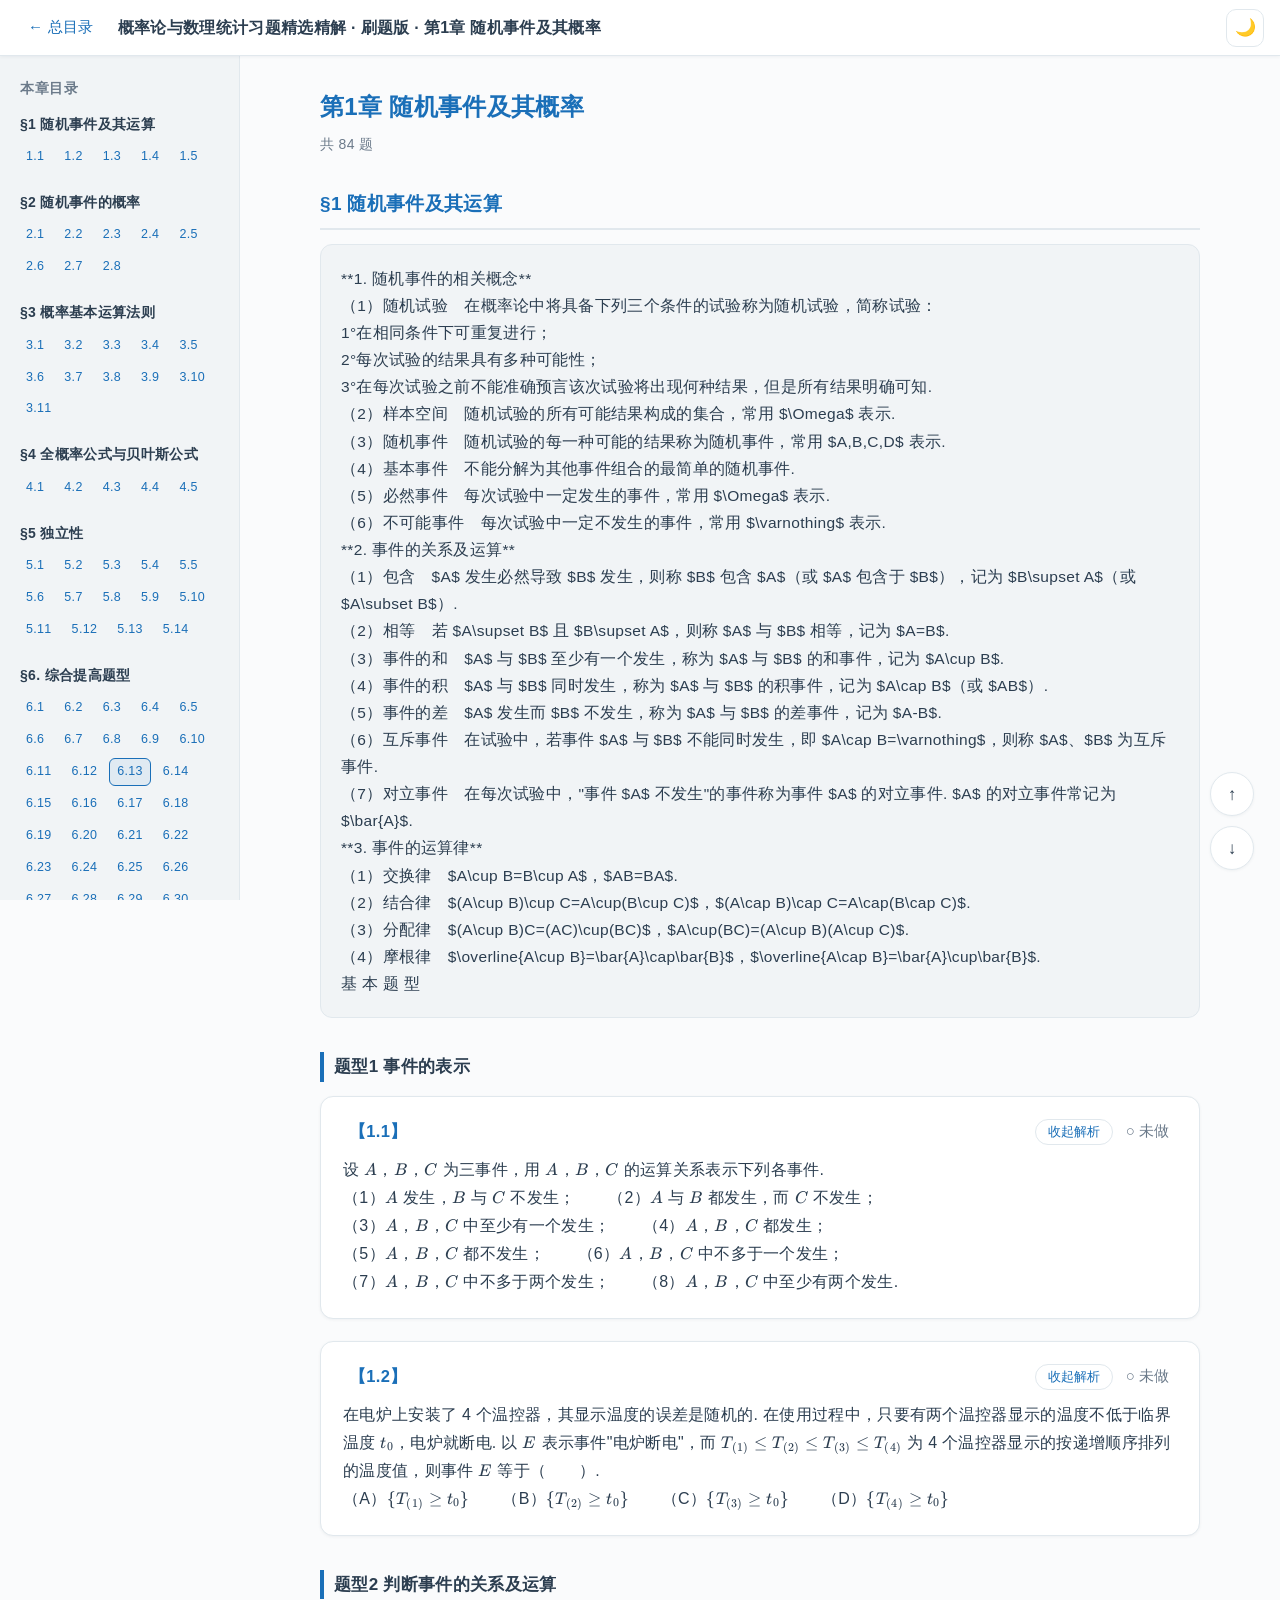
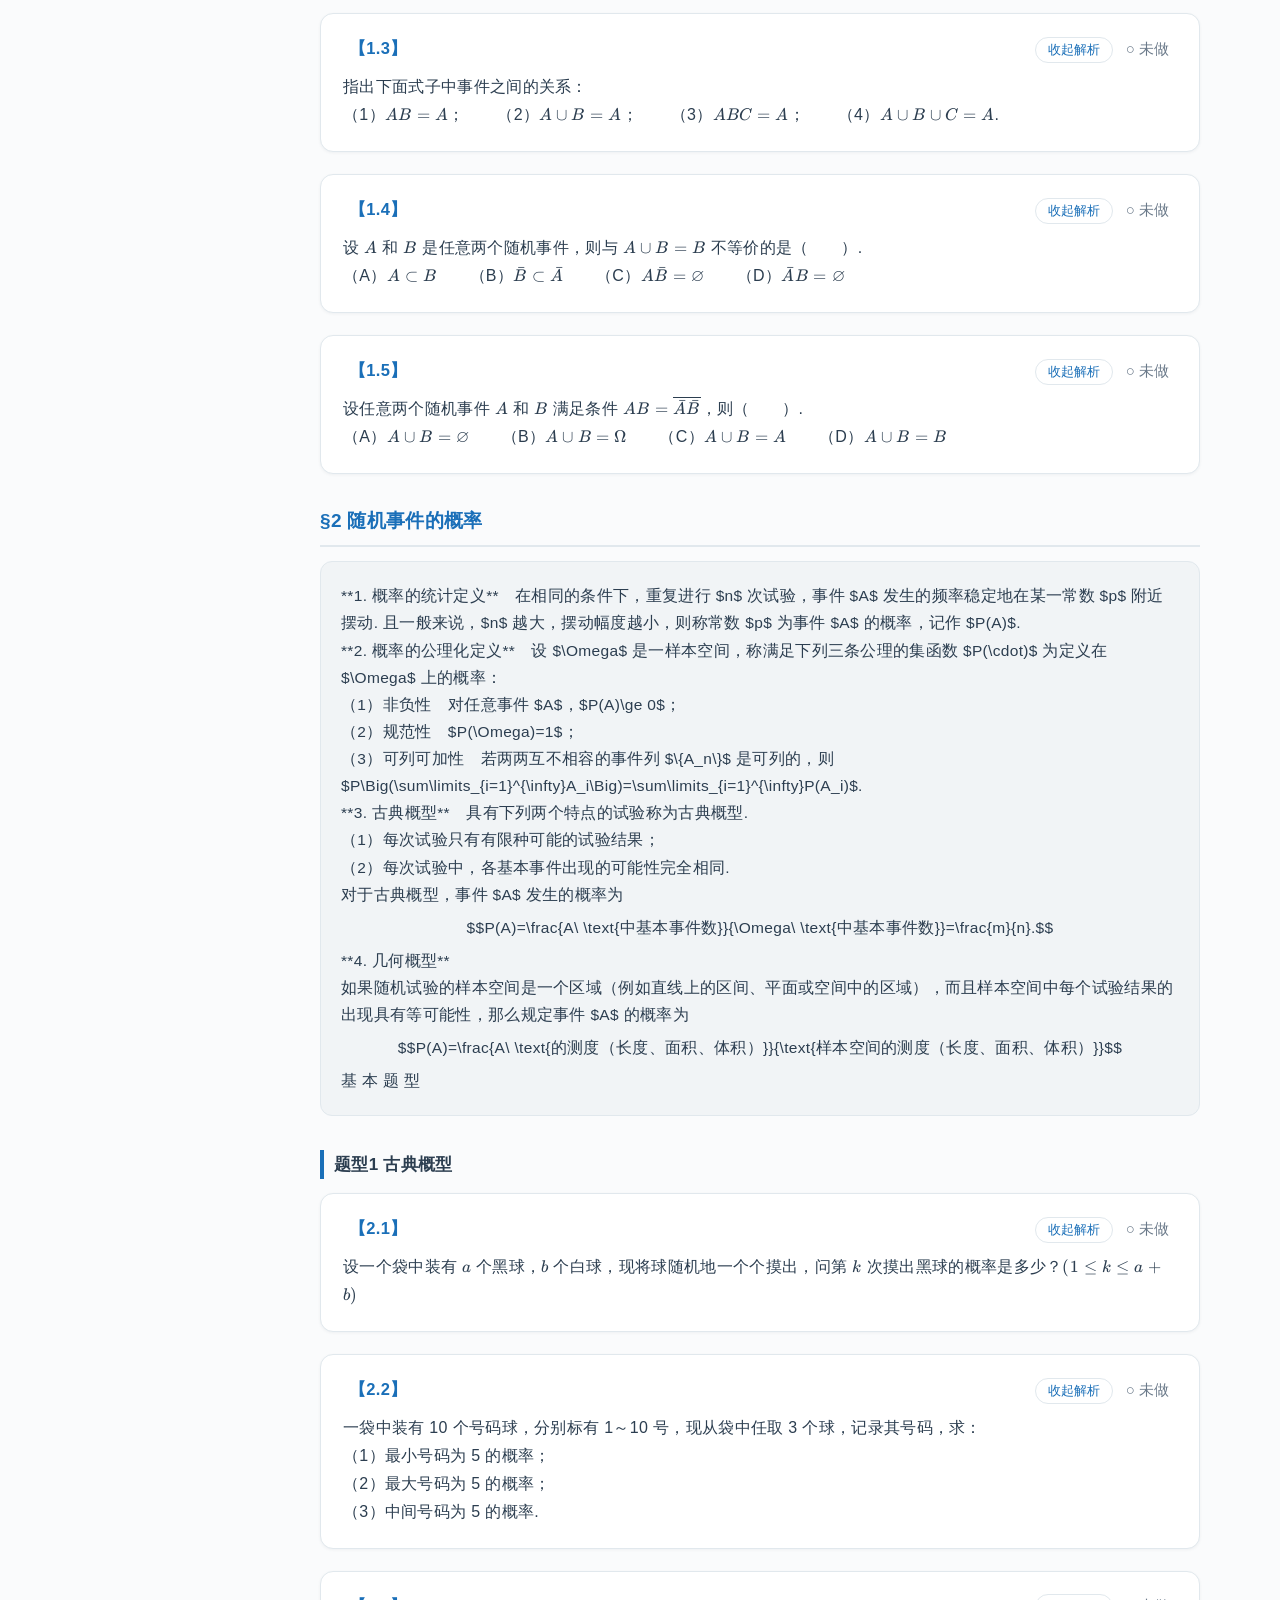
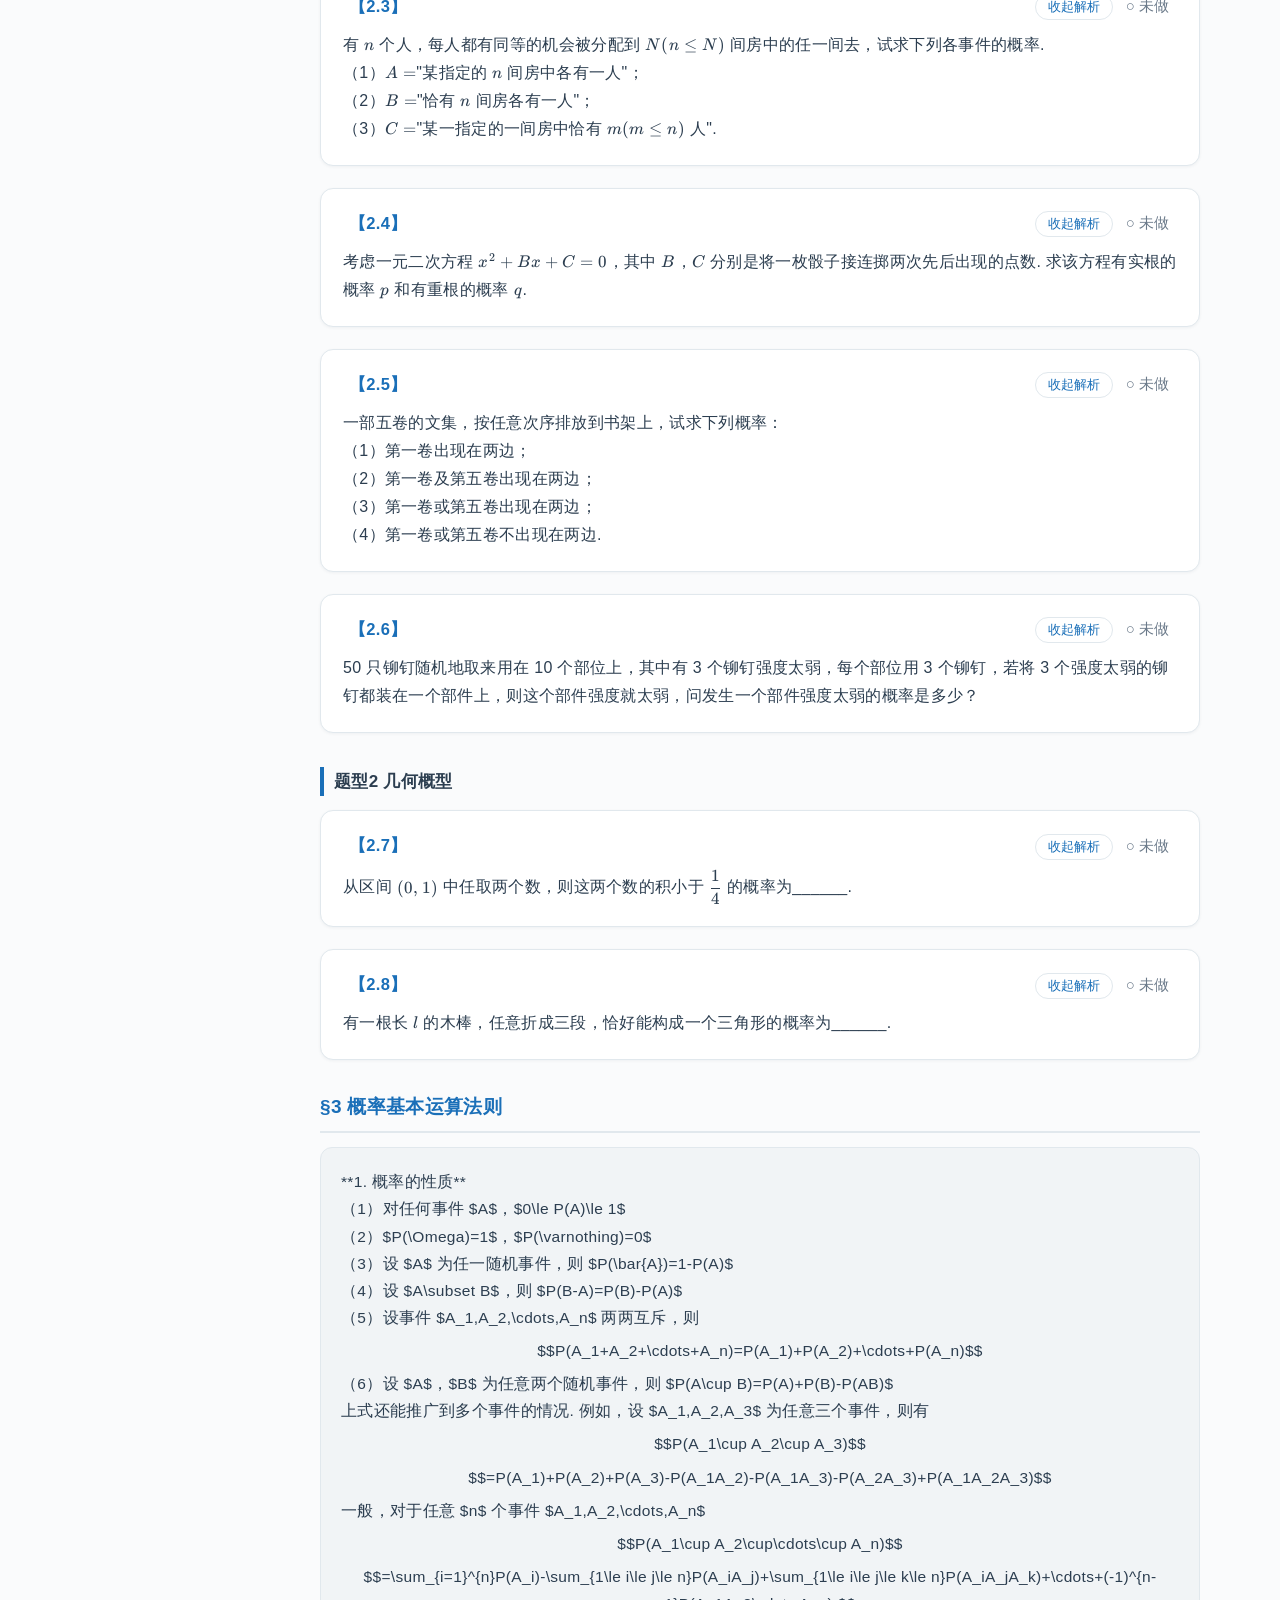
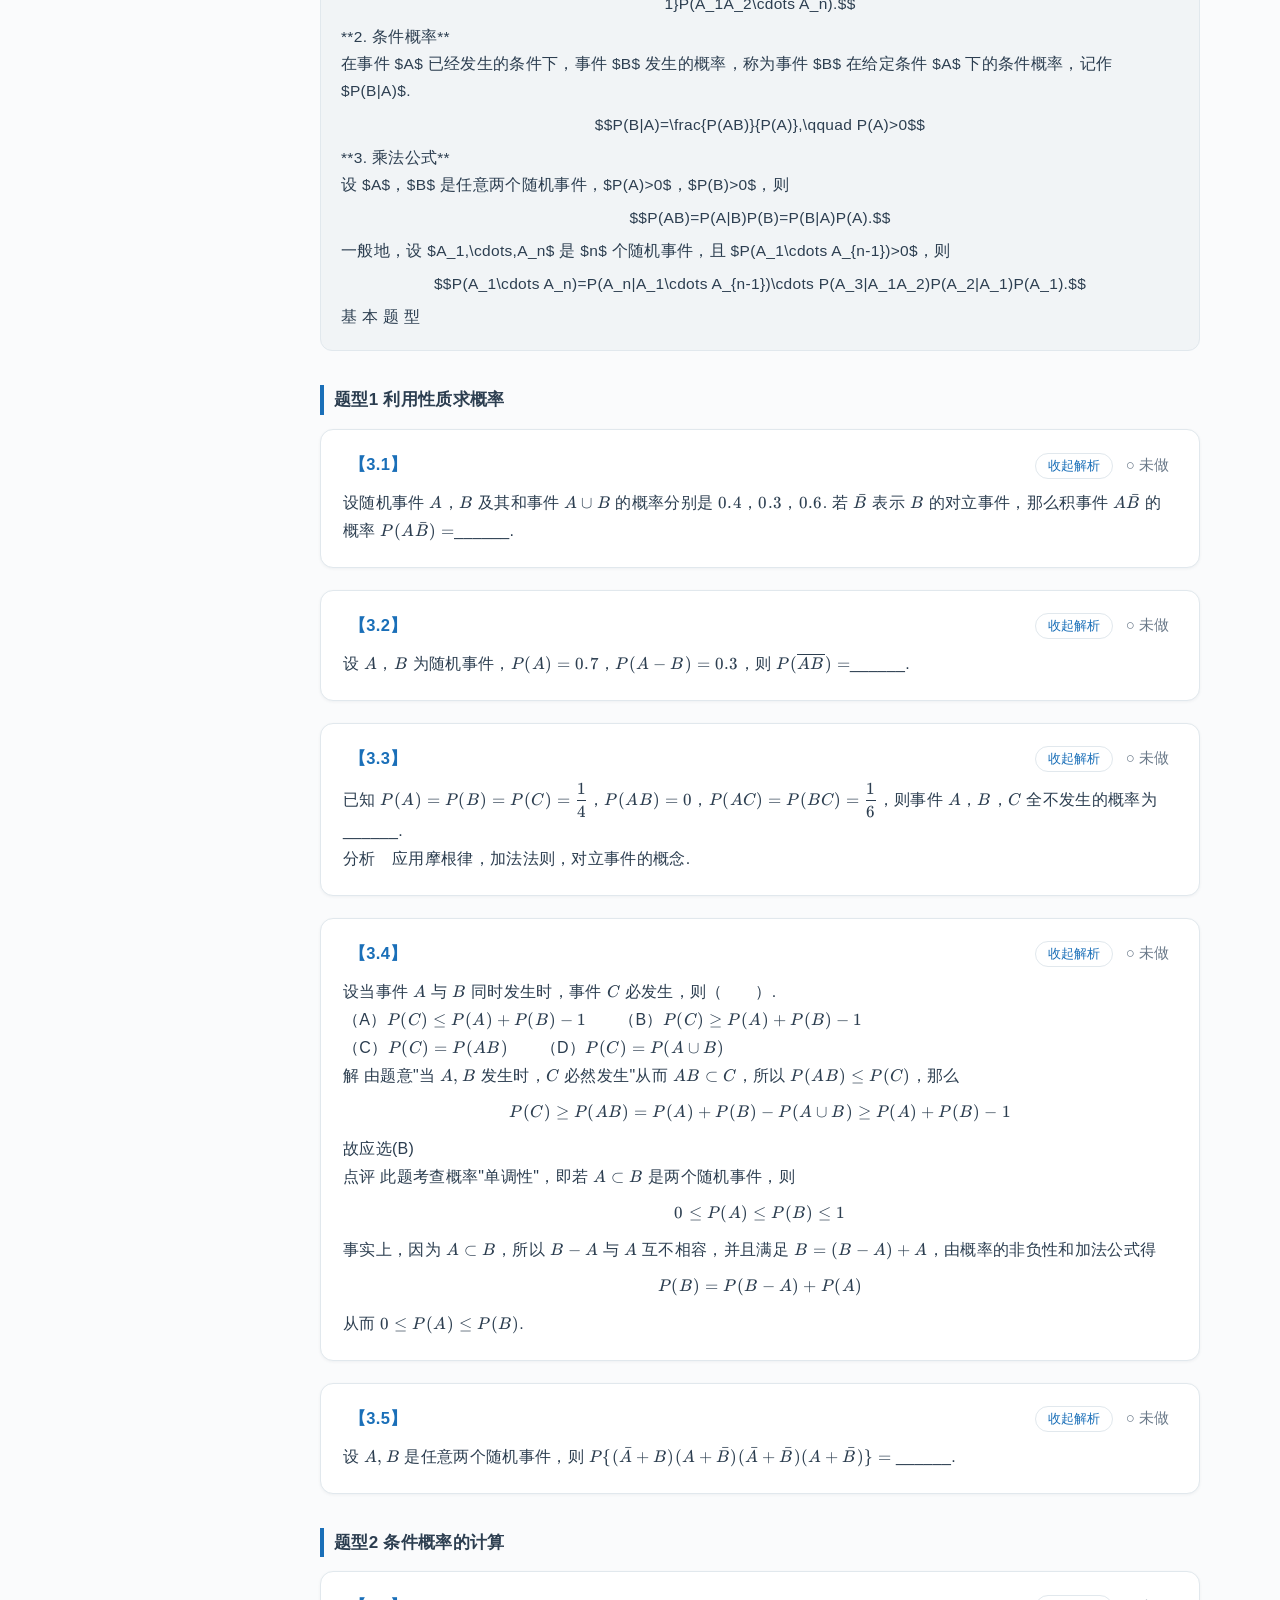
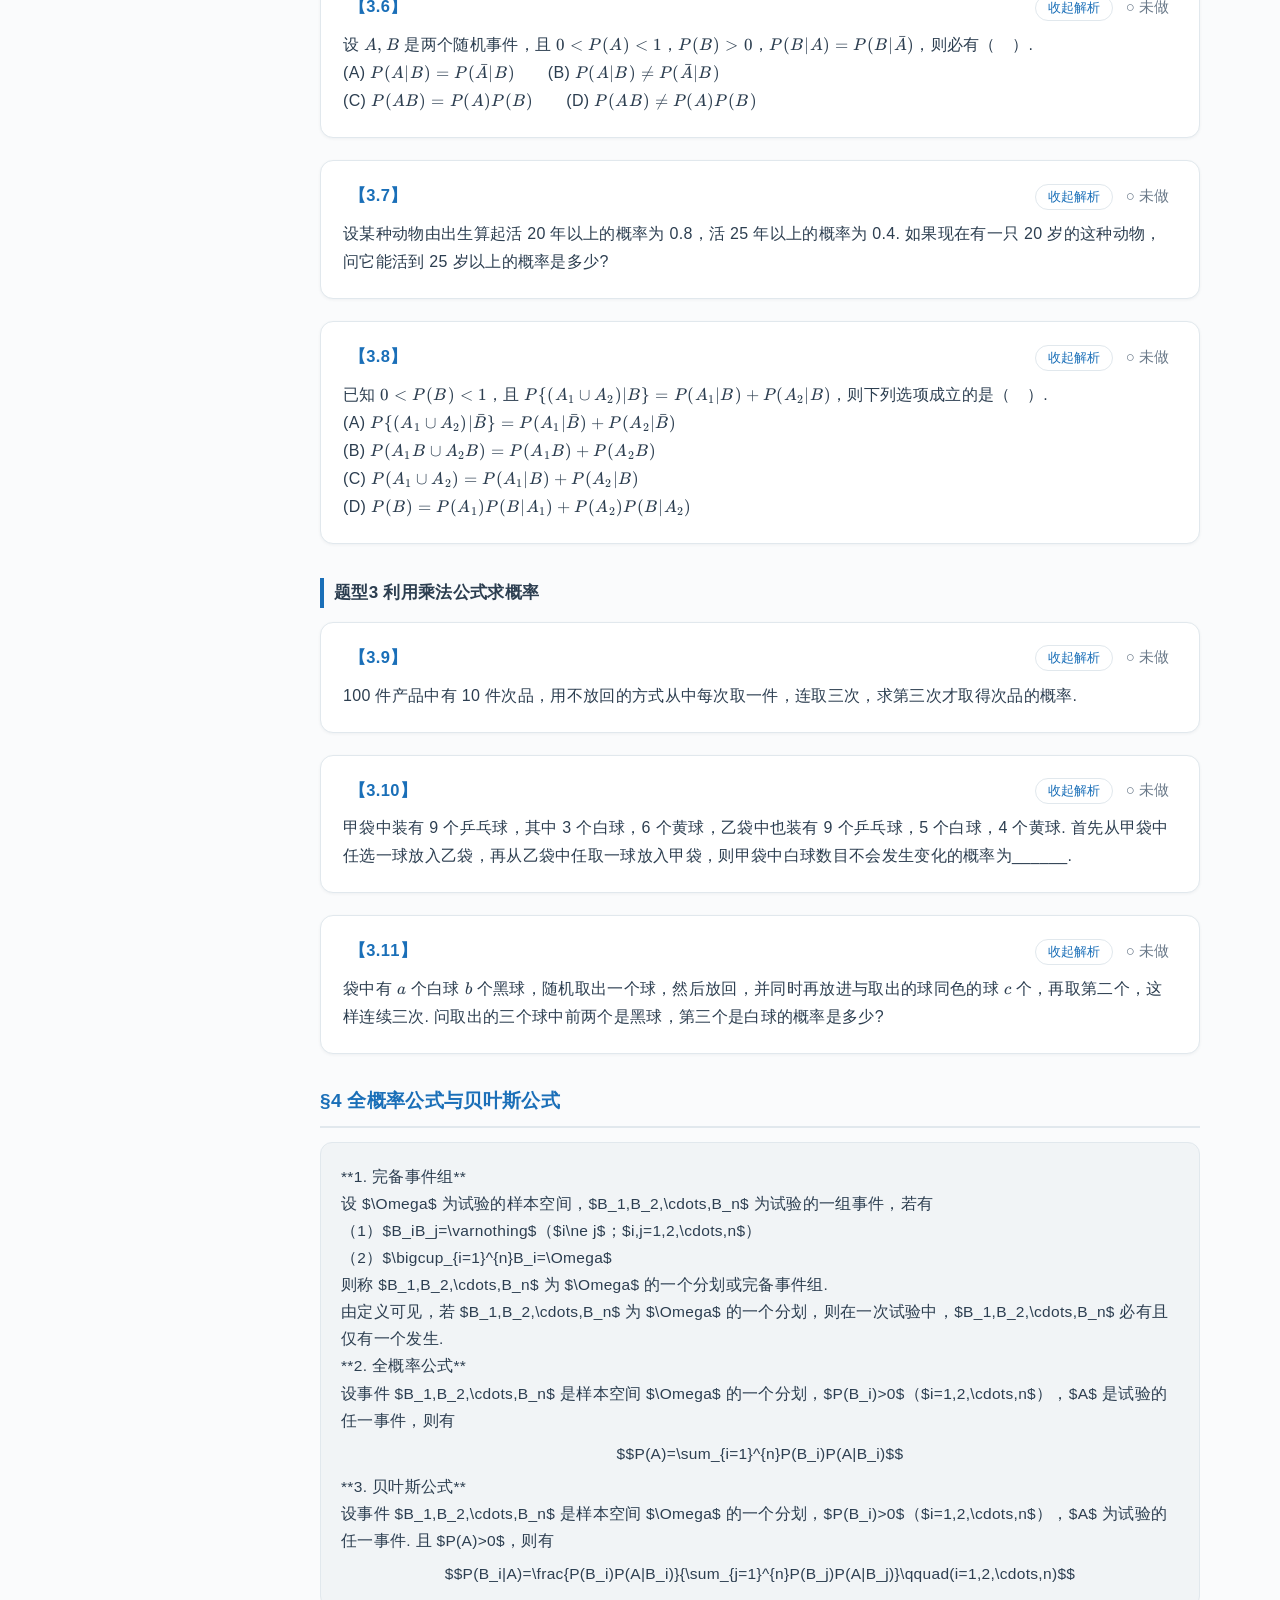
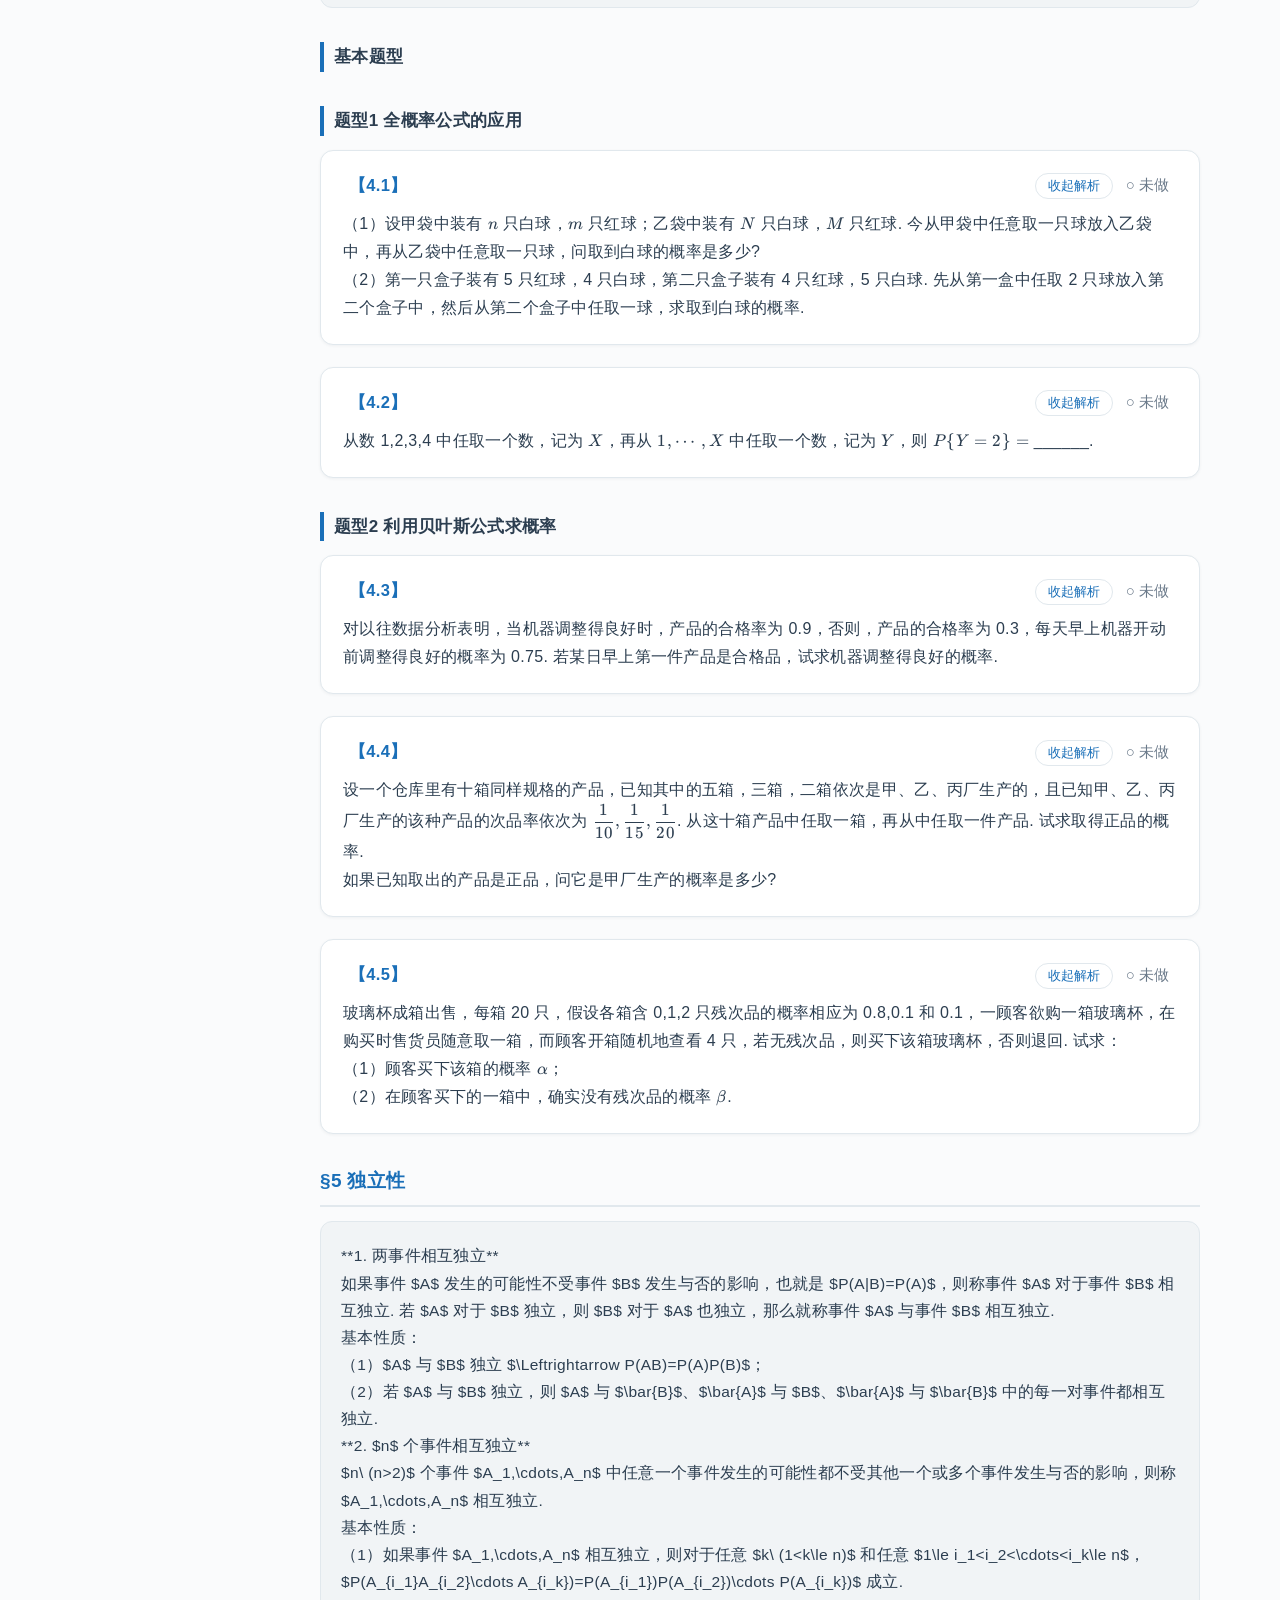
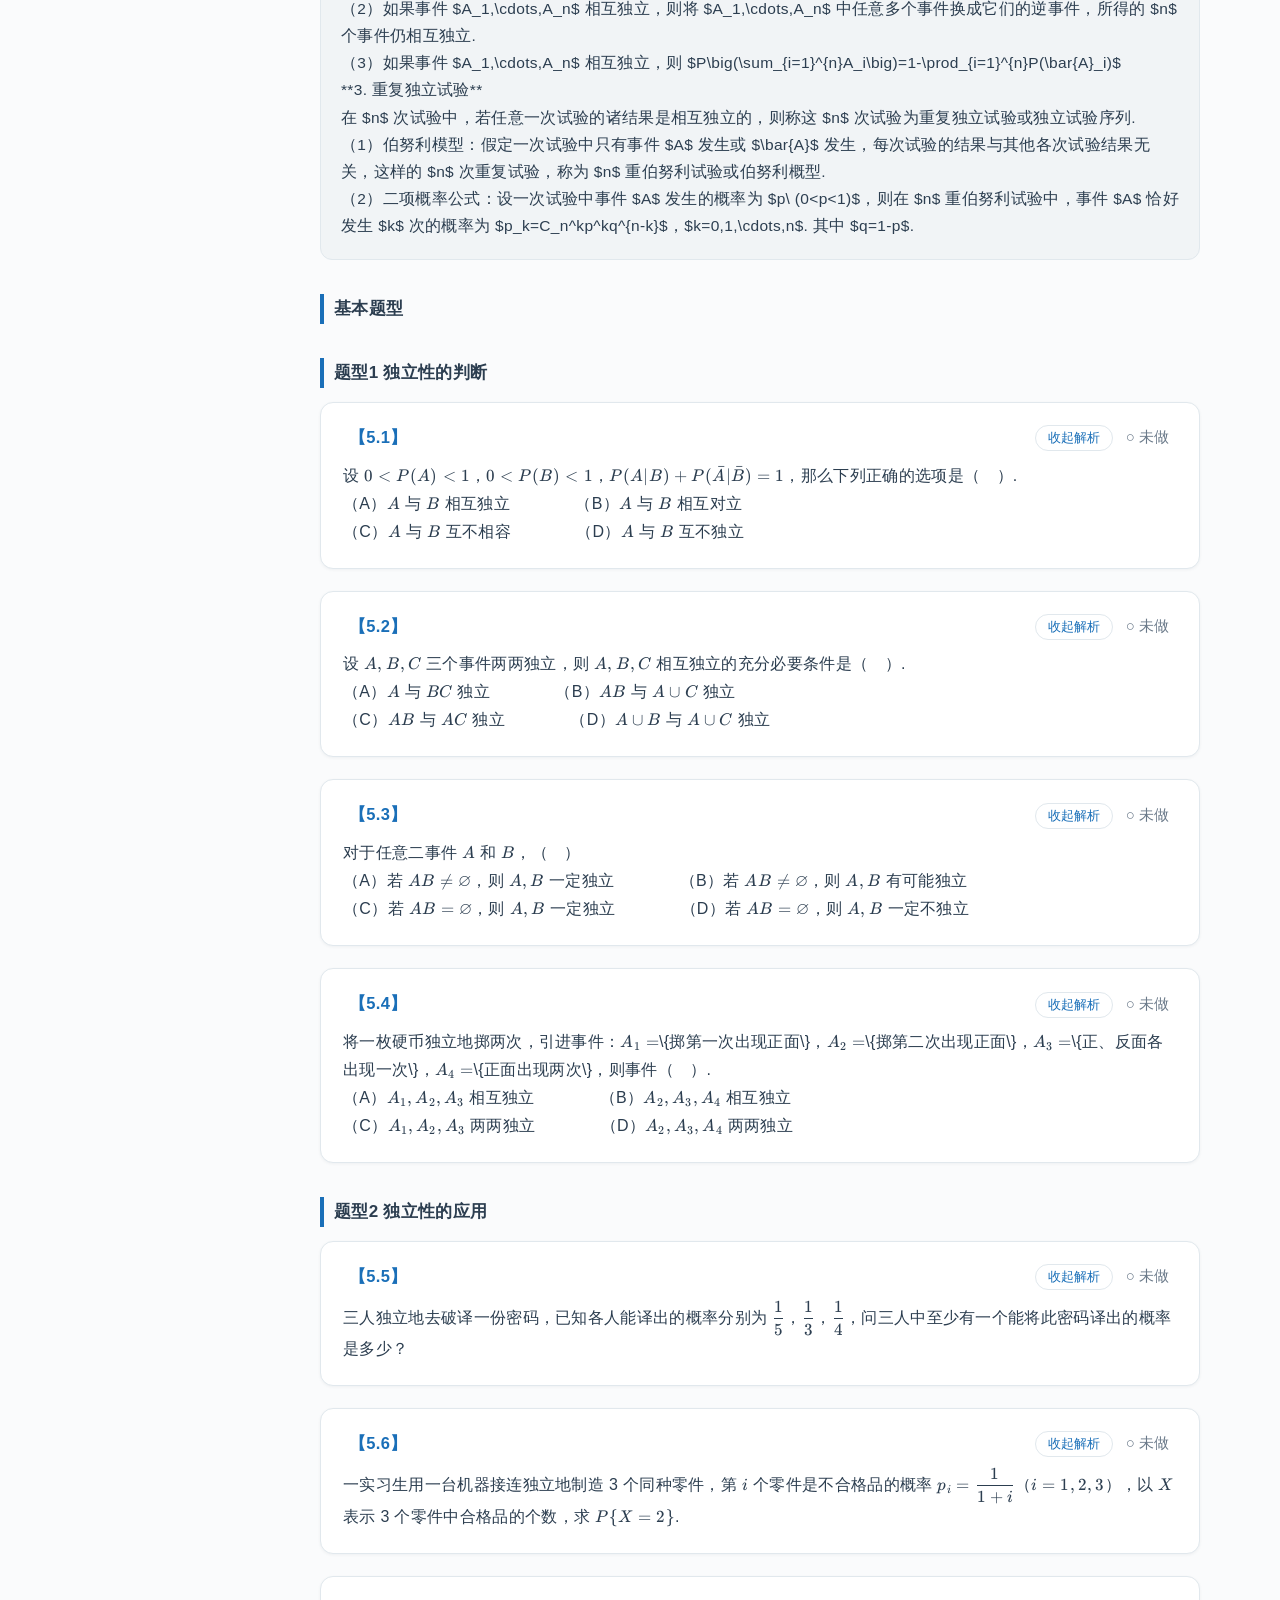
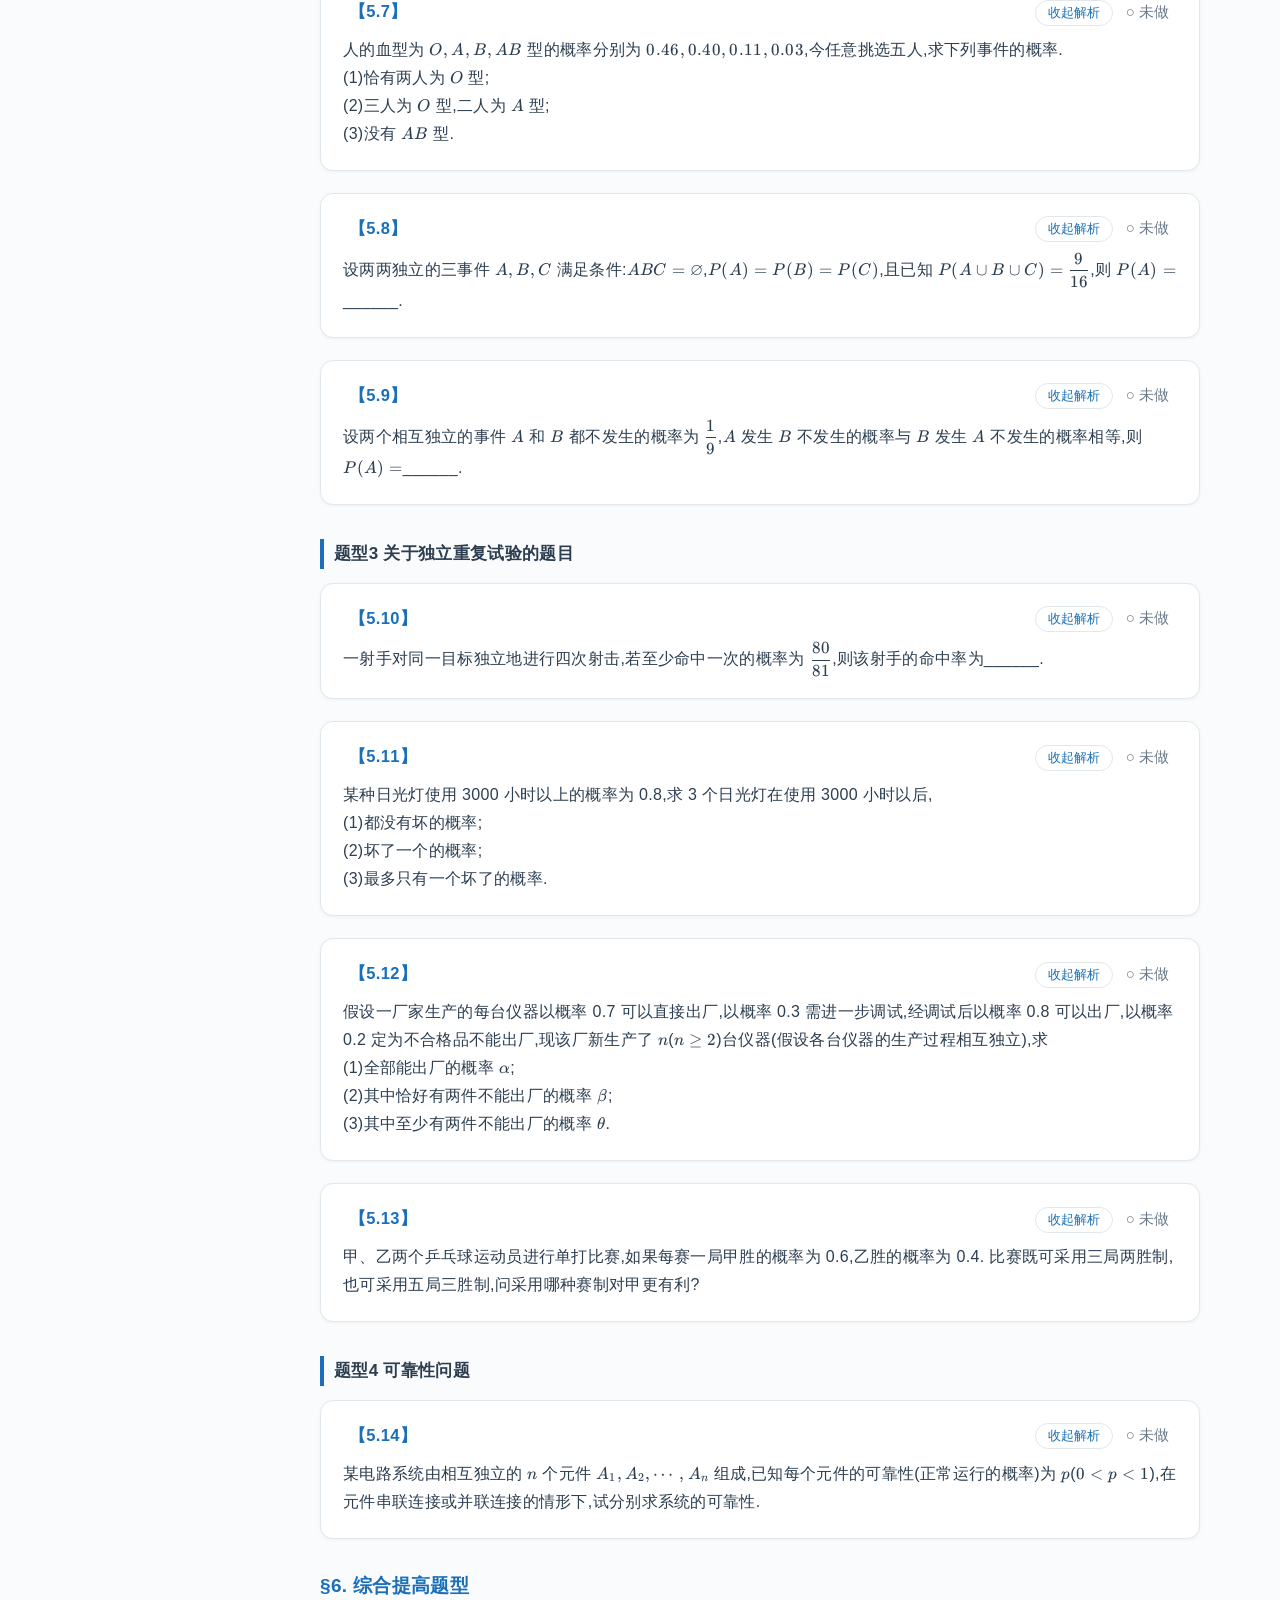
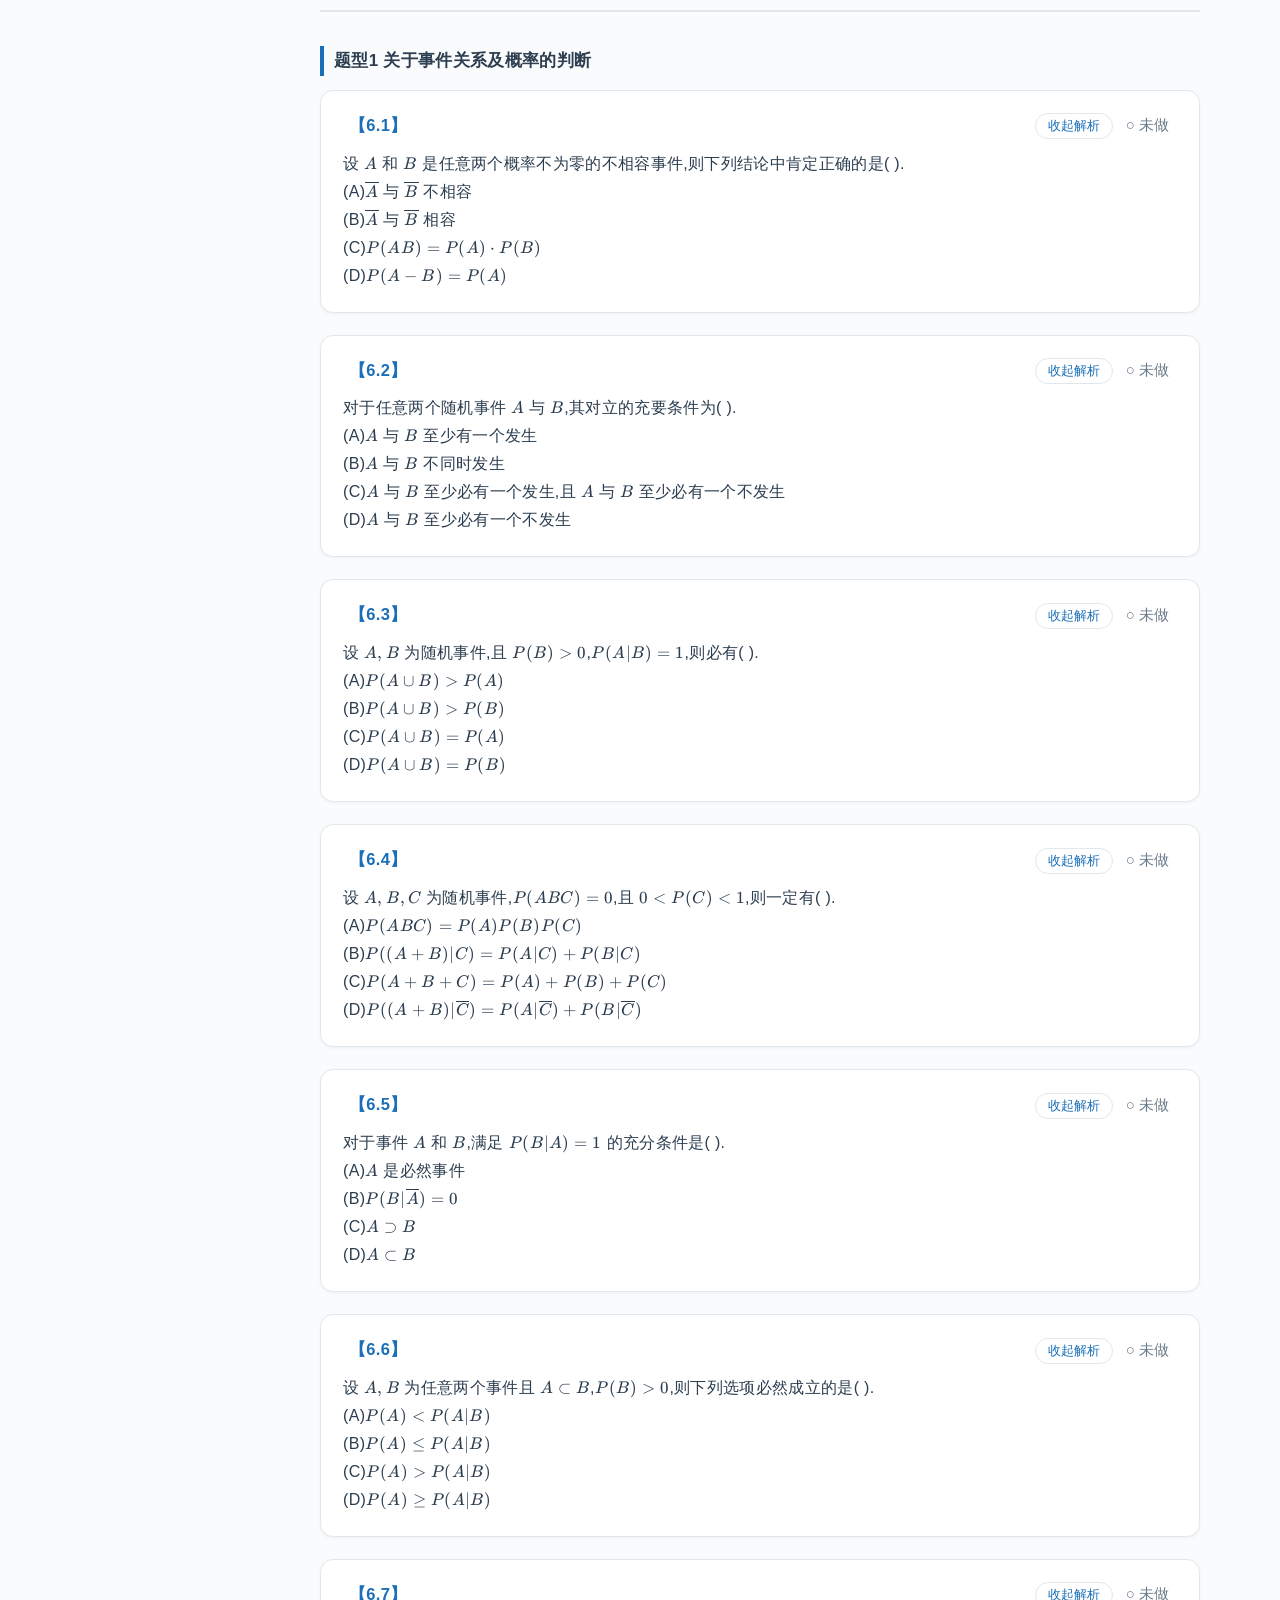
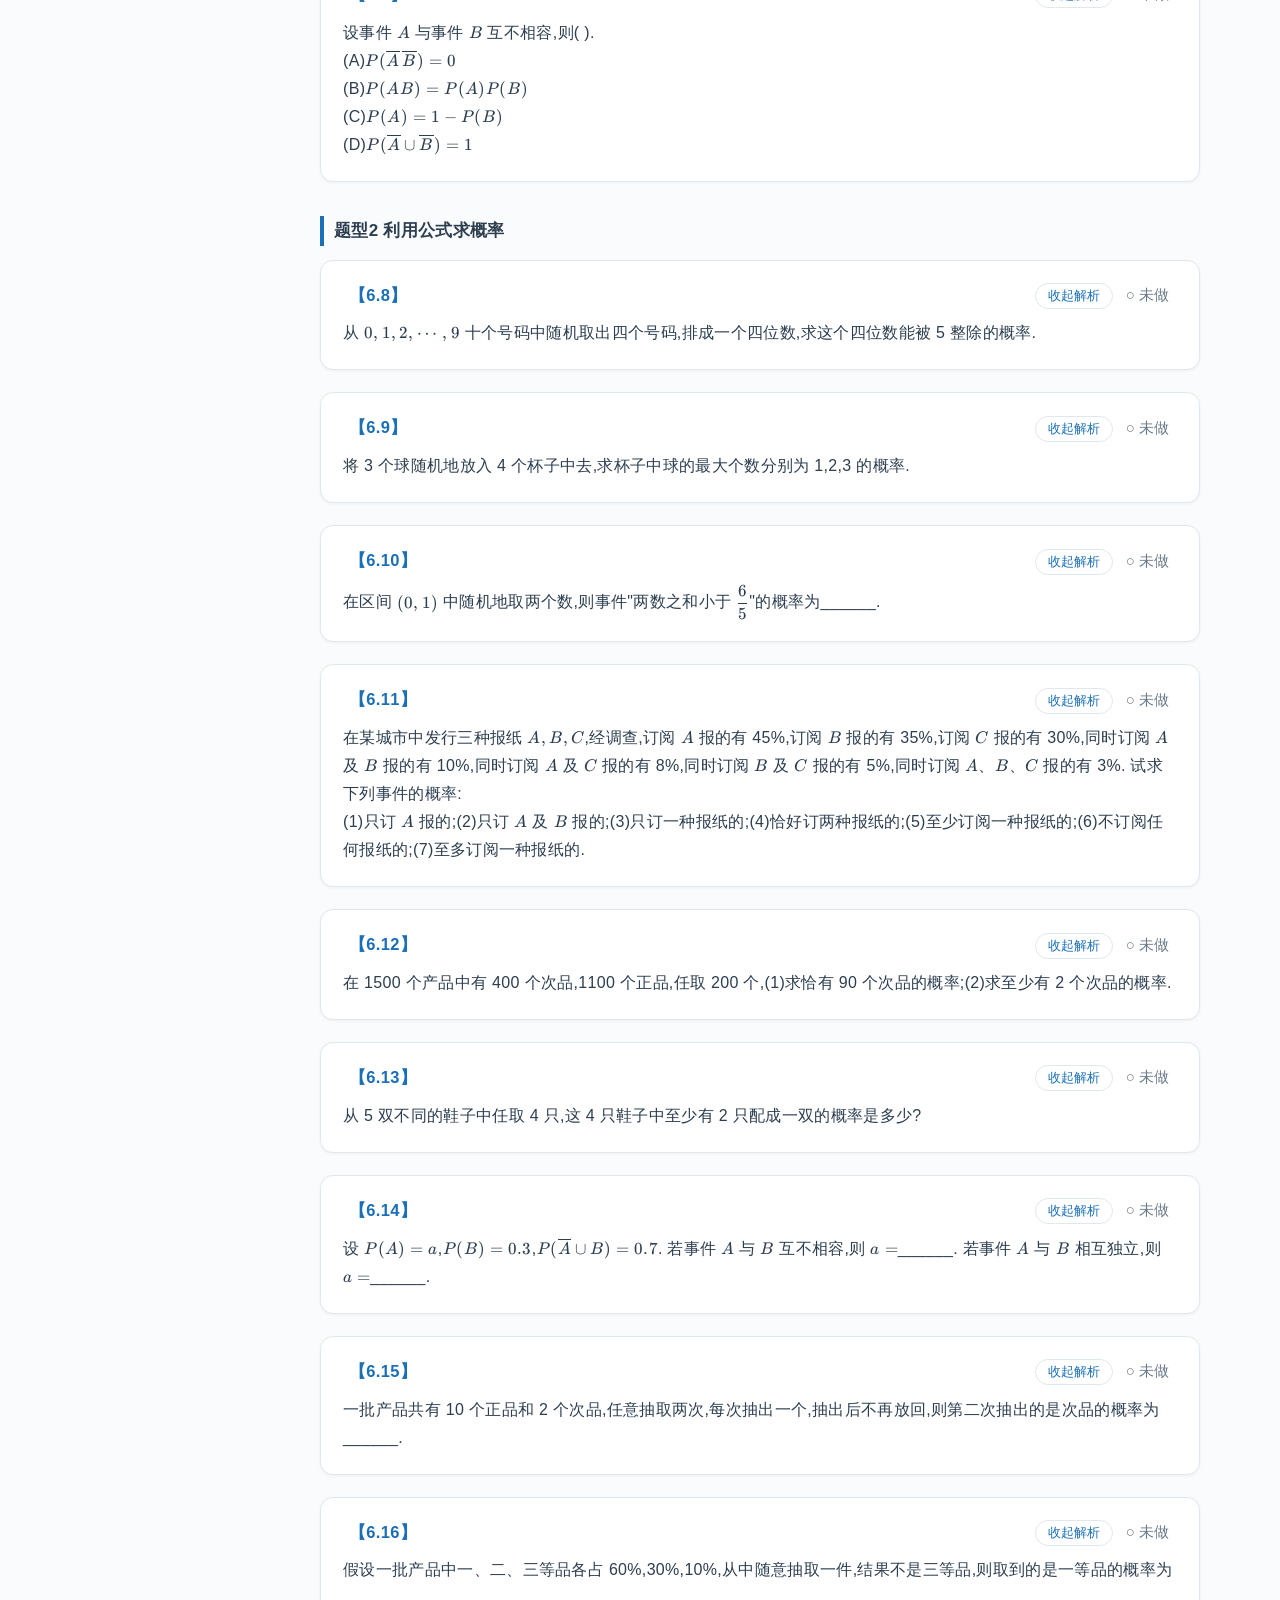
==== commit e4d131e4: "feat: 全书 585 题完整收录（8 章全）" ====
--- a/chapters/chapter-01.html
+++ b/chapters/chapter-01.html
@@ -67,10 +67,36 @@
 <a href="#q-5-4" data-qid="c1-5.4">5.4</a>
 <a href="#q-5-5" data-qid="c1-5.5">5.5</a>
 <a href="#q-5-6" data-qid="c1-5.6">5.6</a>
+<a href="#q-5-7" data-qid="c1-5.7">5.7</a>
+<a href="#q-5-8" data-qid="c1-5.8">5.8</a>
+<a href="#q-5-9" data-qid="c1-5.9">5.9</a>
+<a href="#q-5-10" data-qid="c1-5.10">5.10</a>
+<a href="#q-5-11" data-qid="c1-5.11">5.11</a>
+<a href="#q-5-12" data-qid="c1-5.12">5.12</a>
+<a href="#q-5-13" data-qid="c1-5.13">5.13</a>
+<a href="#q-5-14" data-qid="c1-5.14">5.14</a>
 </div></div>
 <div class="sec-group">
 <a class="sec-name" href="#sec-6">§6. 综合提高题型</a>
 <div class="q-links">
+<a href="#q-6-1" data-qid="c1-6.1">6.1</a>
+<a href="#q-6-2" data-qid="c1-6.2">6.2</a>
+<a href="#q-6-3" data-qid="c1-6.3">6.3</a>
+<a href="#q-6-4" data-qid="c1-6.4">6.4</a>
+<a href="#q-6-5" data-qid="c1-6.5">6.5</a>
+<a href="#q-6-6" data-qid="c1-6.6">6.6</a>
+<a href="#q-6-7" data-qid="c1-6.7">6.7</a>
+<a href="#q-6-8" data-qid="c1-6.8">6.8</a>
+<a href="#q-6-9" data-qid="c1-6.9">6.9</a>
+<a href="#q-6-10" data-qid="c1-6.10">6.10</a>
+<a href="#q-6-11" data-qid="c1-6.11">6.11</a>
+<a href="#q-6-12" data-qid="c1-6.12">6.12</a>
+<a href="#q-6-13" data-qid="c1-6.13">6.13</a>
+<a href="#q-6-14" data-qid="c1-6.14">6.14</a>
+<a href="#q-6-15" data-qid="c1-6.15">6.15</a>
+<a href="#q-6-16" data-qid="c1-6.16">6.16</a>
+<a href="#q-6-17" data-qid="c1-6.17">6.17</a>
+<a href="#q-6-18" data-qid="c1-6.18">6.18</a>
 <a href="#q-6-19" data-qid="c1-6.19">6.19</a>
 <a href="#q-6-20" data-qid="c1-6.20">6.20</a>
 <a href="#q-6-21" data-qid="c1-6.21">6.21</a>
@@ -97,7 +123,7 @@
 </div></div>
 </aside>
 <main class="main"><div class="content">
-<div class="chapter-head"><h1>第1章 随机事件及其概率</h1><div class="meta">共 58 题</div></div>
+<div class="chapter-head"><h1>第1章 随机事件及其概率</h1><div class="meta">共 84 题</div></div>
 <h2 class="sec-title" id="sec-1">§1 随机事件及其运算</h2>
 <div class="know-box"><p>**1. 随机事件的相关概念**<br>（1）随机试验　在概率论中将具备下列三个条件的试验称为随机试验，简称试验：<br>1°在相同条件下可重复进行；<br>2°每次试验的结果具有多种可能性；<br>3°在每次试验之前不能准确预言该次试验将出现何种结果，但是所有结果明确可知.<br>（2）样本空间　随机试验的所有可能结果构成的集合，常用 $\Omega$ 表示.<br>（3）随机事件　随机试验的每一种可能的结果称为随机事件，常用 $A,B,C,D$ 表示.<br>（4）基本事件　不能分解为其他事件组合的最简单的随机事件.<br>（5）必然事件　每次试验中一定发生的事件，常用 $\Omega$ 表示.<br>（6）不可能事件　每次试验中一定不发生的事件，常用 $\varnothing$ 表示.<br>**2. 事件的关系及运算**<br>（1）包含　$A$ 发生必然导致 $B$ 发生，则称 $B$ 包含 $A$（或 $A$ 包含于 $B$），记为 $B\supset A$（或 $A\subset B$）.<br>（2）相等　若 $A\supset B$ 且 $B\supset A$，则称 $A$ 与 $B$ 相等，记为 $A=B$.<br>（3）事件的和　$A$ 与 $B$ 至少有一个发生，称为 $A$ 与 $B$ 的和事件，记为 $A\cup B$.<br>（4）事件的积　$A$ 与 $B$ 同时发生，称为 $A$ 与 $B$ 的积事件，记为 $A\cap B$（或 $AB$）.<br>（5）事件的差　$A$ 发生而 $B$ 不发生，称为 $A$ 与 $B$ 的差事件，记为 $A-B$.<br>（6）互斥事件　在试验中，若事件 $A$ 与 $B$ 不能同时发生，即 $A\cap B=\varnothing$，则称 $A$、$B$ 为互斥事件.<br>（7）对立事件　在每次试验中，"事件 $A$ 不发生"的事件称为事件 $A$ 的对立事件. $A$ 的对立事件常记为 $\bar{A}$.<br>**3. 事件的运算律**<br>（1）交换律　$A\cup B=B\cup A$，$AB=BA$.<br>（2）结合律　$(A\cup B)\cup C=A\cup(B\cup C)$，$(A\cap B)\cap C=A\cap(B\cap C)$.<br>（3）分配律　$(A\cup B)C=(AC)\cup(BC)$，$A\cup(BC)=(A\cup B)(A\cup C)$.<br>（4）摩根律　$\overline{A\cup B}=\bar{A}\cap\bar{B}$，$\overline{A\cap B}=\bar{A}\cup\bar{B}$.<br>基 本 题 型</p></div>
 <div class="block-title">题型1 事件的表示</div>
@@ -492,33 +518,299 @@
 <button class="toggle-btn">收起解析</button> <button class="mark-btn">○ 未做</button></span></div>
 <div class="q-body"><p>一实习生用一台机器接连独立地制造 3 个同种零件，第 $i$ 个零件是不合格品的概率 $p_i=\dfrac{1}{1+i}$（$i=1,2,3$），以 $X$ 表示 3 个零件中合格品的个数，求 $P\{X=2\}$.</p></div>
 <div class="sol-wrap collapsed">
-<hr class="sol-divider"><div class="sol-body"><span class="sol-label">【解析】</span><p>解　设 $A_i$ 表示第 $i$ 个零件是不合格品，则<br>$P(A_i)=p_i=\dfrac{1}{i+1}\quad(i=1,2,3)$<br>$P(X=2)=P(A_1\bar{A}_2\bar{A}_3+\bar{A}_1A_2\bar{A}_3+\bar{A}_1\bar{A}_2A_3)$</p>
-<p class="dmath">$$=P(A_1)P(\bar{A}_2)P(\bar{A}_3)+P(\bar{A}_1)P(A_2)P(\bar{A}_3)+P(\bar{A}_1)P(\bar{A}_2)P(A_3)$$</p>
-<p class="dmath">$$=\frac{1}{2}\Big(1-\frac{1}{3}\Big)\Big(1-\frac{1}{4}\Big)+\frac{1}{2}\cdot\frac{1}{3}\Big(1-\frac{1}{4}\Big)+\frac{1}{2}\Big(1-\frac{1}{3}\Big)\frac{1}{4}=\frac{11}{24}.$$</p>
-<p>【5.7】人的血型为 $O,A,B,AB$ 型的概率分别为 $0.46,0.40,0.11,0.03$,今任意挑选五人，求下列事件的概率.<br>(1)恰有两人为 $O$ 型；<br>(2)三人为 $O$ 型,二人为 $A$ 型；<br>(3)没有 $AB$ 型.<br>解 本题可利用独立性解决,其中(1)、(3)可视为伯努利概型.<br>(1)两人为 $O$ 型,三人为非 $O$ 型,其中每人为 $O$ 型的概率为 $0.46$,为非 $O$ 型的概率为 $1-0.46=0.54$.<br>故 $p_1=C_5^2\cdot(0.46)^2\cdot(0.54)^3=0.333$.<br>(2)三人为 $O$ 型,二人为 $A$ 型,共有 $C_5^3$ 种情形，<br>故 $p_2=C_5^3\cdot(0.46)^3\cdot(0.4)^2=0.156$.<br>(3)没有 $AB$ 型,即五人都非 $AB$ 型,而每个人非 $AB$ 型的概率为 $1-0.03=0.97$，<br>故 $p_3=(0.97)^5=0.859$.<br>【5.8】设两两独立的三事件 $A,B,C$ 满足条件：$ABC=\varnothing$,$P(A)=P(B)=P(C)$,且已知 $P(A\cup B\cup C)=\dfrac{9}{16}$,则 $P(A)=$______.<br>解 $P(A\cup B\cup C)=P(A)+P(B)+P(C)-P(AB)-P(AC)-P(BC)+P(ABC)$</p>
+<hr class="sol-divider"><div class="sol-body"><span class="sol-label">【解析】</span><p>解　设 $A_i$ 表示第 $i$ 个零件是不合格品，则</p>
+<p class="dmath">$$P(A_i)=p_i=\frac{1}{i+1}\quad(i=1,2,3)$$</p>
+<p class="dmath">$$P\{X=2\}=P(A_1\overline{A}_2\overline{A}_3+\overline{A}_1A_2\overline{A}_3+\overline{A}_1\overline{A}_2A_3)$$</p>
+<p class="dmath">$$=P(A_1)P(\overline{A}_2)P(\overline{A}_3)+P(\overline{A}_1)P(A_2)P(\overline{A}_3)+P(\overline{A}_1)P(\overline{A}_2)P(A_3)$$</p>
+<p class="dmath">$$=\frac{1}{2}\Big(1-\frac{1}{3}\Big)\Big(1-\frac{1}{4}\Big)+\frac{1}{2}\cdot\frac{1}{3}\Big(1-\frac{1}{4}\Big)+\frac{1}{2}\Big(1-\frac{1}{3}\Big)\frac{1}{4}=\frac{11}{24}.$$</p></div>
+</div></section>
+<section class="q-card" id="q-5-7" data-qid="c1-5.7">
+<div class="q-head"><span class="q-num">【5.7】</span><span>
+<button class="toggle-btn">收起解析</button> <button class="mark-btn">○ 未做</button></span></div>
+<div class="q-body"><p>人的血型为 $O,A,B,AB$ 型的概率分别为 $0.46,0.40,0.11,0.03$,今任意挑选五人,求下列事件的概率.<br>(1)恰有两人为 $O$ 型;<br>(2)三人为 $O$ 型,二人为 $A$ 型;<br>(3)没有 $AB$ 型.</p></div>
+<div class="sol-wrap collapsed">
+<hr class="sol-divider"><div class="sol-body"><span class="sol-label">【解析】</span><p>解 本题可利用独立性解决,其中(1)、(3)可视为伯努利概型.<br>(1)两人为 $O$ 型,三人为非 $O$ 型,其中每人为 $O$ 型的概率为 $0.46$,为非 $O$ 型的概率为 $1-0.46=0.54$.<br>故 $p_1=C_5^2\cdot(0.46)^2\cdot(0.54)^3=0.333$.<br>(2)三人为 $O$ 型,二人为 $A$ 型,共有 $C_5^3$ 种情形,<br>故 $p_2=C_5^3\cdot(0.46)^3\cdot(0.4)^2=0.156$.<br>(3)没有 $AB$ 型,即五人都非 $AB$ 型,而每个人非 $AB$ 型的概率为 $1-0.03=0.97$,<br>故 $p_3=(0.97)^5=0.859$.</p></div>
+</div></section>
+<section class="q-card" id="q-5-8" data-qid="c1-5.8">
+<div class="q-head"><span class="q-num">【5.8】</span><span>
+<button class="toggle-btn">收起解析</button> <button class="mark-btn">○ 未做</button></span></div>
+<div class="q-body"><p>设两两独立的三事件 $A,B,C$ 满足条件:$ABC=\varnothing$,$P(A)=P(B)=P(C)$,且已知 $P(A\cup B\cup C)=\dfrac{9}{16}$,则 $P(A)=$______.</p></div>
+<div class="sol-wrap collapsed">
+<hr class="sol-divider"><div class="sol-body"><span class="sol-label">【解析】</span><p>解 $P(A\cup B\cup C)=P(A)+P(B)+P(C)-P(AB)-P(AC)-P(BC)+P(ABC)$</p>
 <p class="dmath">$$=P(A)+P(B)+P(C)-P(A)P(B)-P(A)P(C)-P(B)P(C)$$</p>
 <p class="dmath">$$=3P(A)-3[P(A)]^2,$$</p>
 <p>那么根据题意得</p>
 <p class="dmath">$$3P(A)-3[P(A)]^2=\frac{9}{16},\quad\text{即}[P(A)]^2-P(A)+\frac{3}{16}=0.$$</p>
-<p>解之得 $P(A)=\dfrac{1}{4}$ 或 $\dfrac{3}{4}$.<br>注意到 $P(A\cup B\cup C)=\dfrac{9}{16}$,故 $P(A)=\dfrac{3}{4}$ 不合题意,应该舍去.那么 $P(A)=\dfrac{1}{4}$.<br>【5.9】设两个相互独立的事件 $A$ 和 $B$ 都不发生的概率为 $\dfrac{1}{9}$,$A$ 发生 $B$ 不发生的概率与 $B$ 发生 $A$ 不发生的概率相等,则 $P(A)=$______.<br>解 只需计算 $P(\bar{A})$,注意到 $A,B$ 相互独立,$P(A\bar{B})=P(\bar{A}B)$,$P(\bar{A}\bar{B})=\dfrac{1}{9}$,显然 $P(A)=P(AB)+P(A\bar{B})=P(AB)+P(\bar{A}B)=P(B)$,那么 $P(\bar{A})=P(\bar{B})$,又 $\bar{A}$ 与 $\bar{B}$ 相互独立,则</p>
-<p class="dmath">$$\frac{1}{9}=P(\bar{A}\bar{B})=P(\bar{A})P(\bar{B})=[P(\bar{A})]^2,$$</p>
+<p>解之得 $P(A)=\dfrac{1}{4}$ 或 $\dfrac{3}{4}$.<br>注意到 $P(A\cup B\cup C)=\dfrac{9}{16}$,故 $P(A)=\dfrac{3}{4}$ 不合题意,应该舍去.那么 $P(A)=\dfrac{1}{4}$.</p></div>
+</div></section>
+<section class="q-card" id="q-5-9" data-qid="c1-5.9">
+<div class="q-head"><span class="q-num">【5.9】</span><span>
+<button class="toggle-btn">收起解析</button> <button class="mark-btn">○ 未做</button></span></div>
+<div class="q-body"><p>设两个相互独立的事件 $A$ 和 $B$ 都不发生的概率为 $\dfrac{1}{9}$,$A$ 发生 $B$ 不发生的概率与 $B$ 发生 $A$ 不发生的概率相等,则 $P(A)=$______.</p></div>
+<div class="sol-wrap collapsed">
+<hr class="sol-divider"><div class="sol-body"><span class="sol-label">【解析】</span><p>解 只需计算 $P(\overline{A})$,注意到 $A,B$ 相互独立,$P(A\overline{B})=P(\overline{A}B)$,$P(\overline{A}\,\overline{B})=\dfrac{1}{9}$,显然 $P(A)=P(AB)+P(A\overline{B})=P(AB)+P(\overline{A}B)=P(B)$,那么 $P(\overline{A})=P(\overline{B})$,又 $\overline{A}$ 与 $\overline{B}$ 相互独立,则</p>
+<p class="dmath">$$\frac{1}{9}=P(\overline{A}\,\overline{B})=P(\overline{A})P(\overline{B})=[P(\overline{A})]^2,$$</p>
 <p>即</p>
-<p class="dmath">$$P(\bar{A})=\frac{1}{3},\qquad P(A)=\frac{2}{3}.$$</p>
-<p>点评 本题也可直接使用独立的性质,$\bar{A}$ 与 $\bar{B}$、$A$ 与 $\bar{B}$、$\bar{A}$ 与 $B$ 都独立,则得到</p>
-<p class="dmath">$$P(\bar{A}\bar{B})=P(\bar{A})P(\bar{B})$$</p>
-<p class="dmath">$$P(A\bar{B})=P(A)P(\bar{B})$$</p>
-<p class="dmath">$$P(\bar{A}B)=P(\bar{A})P(B)$$</p>
+<p class="dmath">$$P(\overline{A})=\frac{1}{3},\qquad P(A)=\frac{2}{3}.$$</p></div>
+<div class="cmt-box"><span class="cmt-label">点评：</span><p>点评 本题也可直接使用独立的性质,$\overline{A}$ 与 $\overline{B}$、$A$ 与 $\overline{B}$、$\overline{A}$ 与 $B$ 都独立,则得到</p>
+<p class="dmath">$$P(\overline{A}\,\overline{B})=P(\overline{A})P(\overline{B})$$</p>
+<p class="dmath">$$P(A\,\overline{B})=P(A)P(\overline{B})$$</p>
+<p class="dmath">$$P(\overline{A}B)=P(\overline{A})P(B)$$</p>
 <p>方法更加简便.</p></div>
 </div></section>
-<div class="block-title">题型3:关于独立重复试验的题目</div>
-<div class="block-title">题型4:可靠性问题</div>
+<div class="block-title">题型3 关于独立重复试验的题目</div>
+<section class="q-card" id="q-5-10" data-qid="c1-5.10">
+<div class="q-head"><span class="q-num">【5.10】</span><span>
+<button class="toggle-btn">收起解析</button> <button class="mark-btn">○ 未做</button></span></div>
+<div class="q-body"><p>一射手对同一目标独立地进行四次射击,若至少命中一次的概率为 $\dfrac{80}{81}$,则该射手的命中率为______.</p></div>
+<div class="sol-wrap collapsed">
+<hr class="sol-divider"><div class="sol-body"><span class="sol-label">【解析】</span><p>解 这是一个 4 重伯努利试验,设该射手的命中率为 $p$,则由伯努利概型计算公式得</p>
+<p class="dmath">$$C_4^0\,p^0(1-p)^4=1-\frac{80}{81},\qquad\text{即 }p=\frac{2}{3}.$$</p></div>
+<div class="cmt-box"><span class="cmt-label">点评：</span><p>点评 在 $n$ 次独立重复试验中,记 $A=$"试验成功",$\overline{A}=$"试验失败",$P(A)=p\ (0&lt;p&lt;1)$,$P(\overline{A})=1-p$,则至少成功一次的概率为 $1-(1-p)^n$,至少失败一次的概率为 $1-p^n$,恰好成功 $r$ 次的概率为 $C_n^r p^r(1-p)^{n-r}$.</p></div>
+</div></section>
+<section class="q-card" id="q-5-11" data-qid="c1-5.11">
+<div class="q-head"><span class="q-num">【5.11】</span><span>
+<button class="toggle-btn">收起解析</button> <button class="mark-btn">○ 未做</button></span></div>
+<div class="q-body"><p>某种日光灯使用 3000 小时以上的概率为 0.8,求 3 个日光灯在使用 3000 小时以后,<br>(1)都没有坏的概率;<br>(2)坏了一个的概率;<br>(3)最多只有一个坏了的概率.</p></div>
+<div class="sol-wrap collapsed">
+<hr class="sol-divider"><div class="sol-body"><span class="sol-label">【解析】</span><p>解 本题可视为三重伯努利试验,利用二项概率公式可得:<br>(1)$p_3(3)=0.8^3=0.512$.<br>(2)$p_3(2)=C_3^2\cdot 0.8^2\cdot 0.2=0.384$.<br>(3)$p_3(3)+p_3(2)=0.896$.</p></div>
+</div></section>
+<section class="q-card" id="q-5-12" data-qid="c1-5.12">
+<div class="q-head"><span class="q-num">【5.12】</span><span>
+<button class="toggle-btn">收起解析</button> <button class="mark-btn">○ 未做</button></span></div>
+<div class="q-body"><p>假设一厂家生产的每台仪器以概率 0.7 可以直接出厂,以概率 0.3 需进一步调试,经调试后以概率 0.8 可以出厂,以概率 0.2 定为不合格品不能出厂,现该厂新生产了 $n$($n\ge 2$)台仪器(假设各台仪器的生产过程相互独立),求<br>(1)全部能出厂的概率 $\alpha$;<br>(2)其中恰好有两件不能出厂的概率 $\beta$;<br>(3)其中至少有两件不能出厂的概率 $\theta$.</p></div>
+<div class="sol-wrap collapsed">
+<hr class="sol-divider"><div class="sol-body"><span class="sol-label">【解析】</span><p>解 设 $A=\{$仪器需进一步调试$\}$,$B=\{$仪器能出厂$\}$,则</p>
+<p class="dmath">$$P(B)=P(\overline{A}+AB)=P(\overline{A})+P(AB)$$</p>
+<p class="dmath">$$=1-P(A)+P(A)P(A|B)=0.94$$</p>
+<p>由二项概率公式可知:<br>(1)$\alpha=0.94^n$<br>(2)$\beta=C_n^2\cdot 0.94^{n-2}\cdot 0.06^2$<br>(3)$\theta=1-C_n^1\cdot 0.94^{n-1}\cdot 0.06-0.94^n$.</p></div>
+</div></section>
+<section class="q-card" id="q-5-13" data-qid="c1-5.13">
+<div class="q-head"><span class="q-num">【5.13】</span><span>
+<button class="toggle-btn">收起解析</button> <button class="mark-btn">○ 未做</button></span></div>
+<div class="q-body"><p>甲、乙两个乒乓球运动员进行单打比赛,如果每赛一局甲胜的概率为 0.6,乙胜的概率为 0.4. 比赛既可采用三局两胜制,也可采用五局三胜制,问采用哪种赛制对甲更有利?</p></div>
+<div class="sol-wrap collapsed">
+<hr class="sol-divider"><div class="sol-body"><span class="sol-label">【解析】</span><p>解 (1)采用三局两胜制. 设 $A_1=$"甲净胜二局",$A_2=$"前两局甲、乙各胜一局,第三局甲胜",$A=$"甲胜",则 $A=A_1+A_2$,而</p>
+<p class="dmath">$$P(A_1)=0.6^2=0.36$$</p>
+<p class="dmath">$$P(A_2)=(0.6^2\times 0.4)\times 2=0.288$$</p>
+<p>所以,有</p>
+<p class="dmath">$$P(A)=P(A_1+A_2)=P(A_1)+P(A_2)\ (A_1 \text{ 与 } A_2 \text{ 互斥})$$</p>
+<p class="dmath">$$=0.36+0.288=0.648$$</p>
+<p>(2)采用五局三胜制. 设 $B=$"甲胜",$B_1=$"前三局甲胜",$B_2=$"前三局甲胜两局,乙胜一局,第四局甲胜",$B_3=$"前四局中甲、乙各胜两局,第五局甲胜",则 $B_1,B_2,B_3$ 互不相容,且 $B=B_1+B_2+B_3$,由题设知</p>
+<p class="dmath">$$P(B_1)=0.6^3=0.216$$</p>
+<p class="dmath">$$P(B_2)=C_3^2\times 0.6^2\times 0.4\times 0.6=0.259$$</p>
+<p class="dmath">$$P(B_3)=C_4^2\times 0.6^2\times 0.4^2\times 0.6=0.207$$</p>
+<p>所以,甲胜的概率为</p>
+<p class="dmath">$$P(B)=P(B_1+B_2+B_3)=P(B_1)+P(B_2)+P(B_3)$$</p>
+<p class="dmath">$$=0.216+0.259+0.207=0.682$$</p>
+<p>由于 $P(B)=0.682&gt;P(A)=0.648$,也就是说,采用五局三胜制时甲胜的概率,要大于采用三局两胜制时甲胜的概率,所以,采用五局三胜制时对甲更有利.</p></div>
+</div></section>
+<div class="block-title">题型4 可靠性问题</div>
+<section class="q-card" id="q-5-14" data-qid="c1-5.14">
+<div class="q-head"><span class="q-num">【5.14】</span><span>
+<button class="toggle-btn">收起解析</button> <button class="mark-btn">○ 未做</button></span></div>
+<div class="q-body"><p>某电路系统由相互独立的 $n$ 个元件 $A_1,A_2,\cdots,A_n$ 组成,已知每个元件的可靠性(正常运行的概率)为 $p$($0&lt;p&lt;1$),在元件串联连接或并联连接的情形下,试分别求系统的可靠性.</p></div>
+<div class="sol-wrap collapsed">
+<hr class="sol-divider"><div class="sol-body"><span class="sol-label">【解析】</span><p>解 设事件 $A=$"系统正常运行",$A_i=$"第 $i$ 个元件正常运行"($i=1,2,\cdots,n$),则 $P(A_i)=p$.<br>在串联连接情形(图 1-5.14-1),"系统正常"相当于"每个元件都正常",即 $A=A_1A_2\cdots A_n$,因诸 $A_i$($i=1,2,\cdots,n$)独立,故</p>
+<p class="dmath">$$P(A)=P(A_1)P(A_2)\cdots P(A_n)=p^n.$$</p>
+<div class="fig-desc">图描述：串联电路图。左端点 $M$,经方框 $A_1$、$A_2$、$\cdots$(中间虚线省略)到方框 $A_n$,右端点 $N$。图题:图 1-5.14-1</div>
+<p>在并联连接情形(图 1-5.14-2),"系统正常"相当于"至少有一元件正常",即 $A=\bigcup\limits_{i=1}^{n}A_i$,由公式得</p>
+<p class="dmath">$$P(A)=1-(1-p)^n.$$</p>
+<div class="fig-desc">图描述：并联电路图。左端点 $M$,右侧多条平行支路,自上而下各支路上分别有方框 $A_1$、$A_2$、$\cdots$(中间虚线省略)、$A_{n-1}$、$A_n$,各支路右端汇合于端点 $N$。图题:图 1-5.14-2</div>
+<p>若选择 $n=10$,$p=0.99$,代入以上表达式,可算得:在串联连接时 $P(A)=0.99^{10}=0.904$;在并联连接时,$P(A)=1-(1-0.99)^{10}\approx 1$. 可见在题设条件下,并联连接优于串联连接法.</p></div>
+</div></section>
 <h2 class="sec-title" id="sec-6">§6. 综合提高题型</h2>
-<div class="block-title">题型1:关于事件关系及概率的判断</div>
-<div class="block-title">题型2:利用公式求概率</div>
+<div class="block-title">题型1 关于事件关系及概率的判断</div>
+<section class="q-card" id="q-6-1" data-qid="c1-6.1">
+<div class="q-head"><span class="q-num">【6.1】</span><span>
+<button class="toggle-btn">收起解析</button> <button class="mark-btn">○ 未做</button></span></div>
+<div class="q-body"><p>设 $A$ 和 $B$ 是任意两个概率不为零的不相容事件,则下列结论中肯定正确的是( ).<br>(A)$\overline{A}$ 与 $\overline{B}$ 不相容<br>(B)$\overline{A}$ 与 $\overline{B}$ 相容<br>(C)$P(AB)=P(A)\cdot P(B)$<br>(D)$P(A-B)=P(A)$</p></div>
+<div class="sol-wrap collapsed">
+<hr class="sol-divider"><div class="sol-body"><span class="sol-label">【解析】</span><p>解 根据题意,$A$ 和 $B$ 是任意两个不相容事件,$AB=\varnothing$,从而 $P(AB)=0$. 又 $A=(A-B)\cup(AB)$,且 $(A-B)\cap(AB)=\varnothing$,故 $P(A)=P(A-B)+P(AB)=P(A-B)$. 所以(D)项一定成立.<br>另外,由于 $P(A)\ne 0$,$P(B)\ne 0$,(C)项不可能成立.<br>值得注意的是(A)项和(B)项,有读者可能认为(A)项与(B)项是互逆的,总有一个是正确的. 实际上,若 $AB=\varnothing$,$A\cup B\ne\Omega$ 时,(A)不成立;<br>$AB=\varnothing$ 且 $A\cup B=\Omega$ 时,(B)项不成立.</p></div>
+<div class="ans-line">最终答案：<p>故应选(D).</p></div>
+<div class="cmt-box"><span class="cmt-label">点评：</span><p>点评 选择题主要考查基本概念、性质、定理,一般来说难度并不太大. 选择题大致可分为两类:概念性、理论性选择题和计算性选择题. 对于前者,主要运用基本概念、定理、公理、公式、法则及逻辑关系等基本工具对问题进行分析和逻辑推理,从而确定正确答案. 对于计算性选择题,需要经过计算才能选出正确选项. 而有些问题的处理,则需要采用概念和计算相结合的方法.</p></div>
+</div></section>
+<section class="q-card" id="q-6-2" data-qid="c1-6.2">
+<div class="q-head"><span class="q-num">【6.2】</span><span>
+<button class="toggle-btn">收起解析</button> <button class="mark-btn">○ 未做</button></span></div>
+<div class="q-body"><p>对于任意两个随机事件 $A$ 与 $B$,其对立的充要条件为( ).<br>(A)$A$ 与 $B$ 至少有一个发生<br>(B)$A$ 与 $B$ 不同时发生<br>(C)$A$ 与 $B$ 至少必有一个发生,且 $A$ 与 $B$ 至少必有一个不发生<br>(D)$A$ 与 $B$ 至少必有一个不发生</p></div>
+<div class="sol-wrap collapsed">
+<hr class="sol-divider"><div class="sol-body"><span class="sol-label">【解析】</span><p>解 $A$ 与 $B$ 对立$\Leftrightarrow A\cup B=\Omega$ 且 $AB=\varnothing\Leftrightarrow\overline{A}\cup\overline{B}=\Omega$ 且 $\overline{A}\,\overline{B}=\varnothing$,由此不难判定(C)正确.</p></div>
+</div></section>
+<section class="q-card" id="q-6-3" data-qid="c1-6.3">
+<div class="q-head"><span class="q-num">【6.3】</span><span>
+<button class="toggle-btn">收起解析</button> <button class="mark-btn">○ 未做</button></span></div>
+<div class="q-body"><p>设 $A,B$ 为随机事件,且 $P(B)&gt;0$,$P(A|B)=1$,则必有( ).<br>(A)$P(A\cup B)&gt;P(A)$<br>(B)$P(A\cup B)&gt;P(B)$<br>(C)$P(A\cup B)=P(A)$<br>(D)$P(A\cup B)=P(B)$</p></div>
+<div class="sol-wrap collapsed">
+<hr class="sol-divider"><div class="sol-body"><span class="sol-label">【解析】</span><p>解 因为 $P(A|B)=1$,故 $\dfrac{P(AB)}{P(B)}=1$,即 $P(AB)=P(B)$<br>则 $P(A\cup B)=P(A)+P(B)-P(AB)=P(A)$.</p></div>
+<div class="ans-line">最终答案：<p>故应选(C).</p></div>
+</div></section>
+<section class="q-card" id="q-6-4" data-qid="c1-6.4">
+<div class="q-head"><span class="q-num">【6.4】</span><span>
+<button class="toggle-btn">收起解析</button> <button class="mark-btn">○ 未做</button></span></div>
+<div class="q-body"><p>设 $A,B,C$ 为随机事件,$P(ABC)=0$,且 $0&lt;P(C)&lt;1$,则一定有( ).<br>(A)$P(ABC)=P(A)P(B)P(C)$<br>(B)$P((A+B)|C)=P(A|C)+P(B|C)$<br>(C)$P(A+B+C)=P(A)+P(B)+P(C)$<br>(D)$P((A+B)|\overline{C})=P(A|\overline{C})+P(B|\overline{C})$</p></div>
+<div class="sol-wrap collapsed">
+<hr class="sol-divider"><div class="sol-body"><span class="sol-label">【解析】</span><p>解 $P((A+B)|C)=\dfrac{P(AC+BC)}{P(C)}=\dfrac{P(AC)+P(BC)}{P(C)}=P(A|C)+P(B|C)$</p></div>
+<div class="ans-line">最终答案：<p>故应选(B).</p></div>
+</div></section>
+<section class="q-card" id="q-6-5" data-qid="c1-6.5">
+<div class="q-head"><span class="q-num">【6.5】</span><span>
+<button class="toggle-btn">收起解析</button> <button class="mark-btn">○ 未做</button></span></div>
+<div class="q-body"><p>对于事件 $A$ 和 $B$,满足 $P(B|A)=1$ 的充分条件是( ).<br>(A)$A$ 是必然事件<br>(B)$P(B|\overline{A})=0$<br>(C)$A\supset B$<br>(D)$A\subset B$</p></div>
+<div class="sol-wrap collapsed">
+<hr class="sol-divider"><div class="sol-body"><span class="sol-label">【解析】</span><p>解 $P(B|A)=1\Leftrightarrow\dfrac{P(AB)}{P(A)}=1\Leftrightarrow P(AB)=P(A)$</p></div>
+<div class="ans-line">最终答案：<p>很明显应该选择(D).</p></div>
+</div></section>
+<section class="q-card" id="q-6-6" data-qid="c1-6.6">
+<div class="q-head"><span class="q-num">【6.6】</span><span>
+<button class="toggle-btn">收起解析</button> <button class="mark-btn">○ 未做</button></span></div>
+<div class="q-body"><p>设 $A,B$ 为任意两个事件且 $A\subset B$,$P(B)&gt;0$,则下列选项必然成立的是( ).<br>(A)$P(A)&lt;P(A|B)$<br>(B)$P(A)\le P(A|B)$<br>(C)$P(A)&gt;P(A|B)$<br>(D)$P(A)\ge P(A|B)$</p></div>
+<div class="sol-wrap collapsed">
+<hr class="sol-divider"><div class="sol-body"><span class="sol-label">【解析】</span><p>解 因为 $A\subset B$,$0&lt;P(B)\le 1$,所以 $A=AB$,那么</p>
+<p class="dmath">$$P(A)=P(AB)=P(B)P(A|B)\le P(A|B)$$</p></div>
+<div class="ans-line">最终答案：<p>故应选(B).</p></div>
+</div></section>
+<section class="q-card" id="q-6-7" data-qid="c1-6.7">
+<div class="q-head"><span class="q-num">【6.7】</span><span>
+<button class="toggle-btn">收起解析</button> <button class="mark-btn">○ 未做</button></span></div>
+<div class="q-body"><p>设事件 $A$ 与事件 $B$ 互不相容,则( ).<br>(A)$P(\overline{A}\,\overline{B})=0$<br>(B)$P(AB)=P(A)P(B)$<br>(C)$P(A)=1-P(B)$<br>(D)$P(\overline{A}\cup\overline{B})=1$</p></div>
+<div class="sol-wrap collapsed">
+<hr class="sol-divider"><div class="sol-body"><span class="sol-label">【解析】</span><p>解 因为 $A,B$ 互不相容,所以 $P(AB)=0$,则</p>
+<p class="dmath">$$P(\overline{A}\cup\overline{B})=1-P(AB)=1.$$</p></div>
+<div class="ans-line">最终答案：<p>故应选(D).</p></div>
+</div></section>
+<div class="block-title">题型2 利用公式求概率</div>
+<section class="q-card" id="q-6-8" data-qid="c1-6.8">
+<div class="q-head"><span class="q-num">【6.8】</span><span>
+<button class="toggle-btn">收起解析</button> <button class="mark-btn">○ 未做</button></span></div>
+<div class="q-body"><p>从 $0,1,2,\cdots,9$ 十个号码中随机取出四个号码,排成一个四位数,求这个四位数能被 5 整除的概率.</p></div>
+<div class="sol-wrap collapsed">
+<hr class="sol-divider"><div class="sol-body"><span class="sol-label">【解析】</span><p>解法一 因为要构成四位数,故首位不是零,而能被 5 整除,则末位数是 0 或 5.</p>
+<p class="dmath">$$P(A)=\frac{P_9^3+(P_9^3-P_8^2)}{P_{10}^4-P_9^3}=\frac{17}{81}.$$</p>
+<p>解法二 利用乘法原理</p>
+<p class="dmath">$$P(A)=\frac{9\cdot 8\cdot 7+8\cdot 8\cdot 7}{9\cdot 9\cdot 8\cdot 7}=\frac{17}{81}$$</p></div>
+</div></section>
+<section class="q-card" id="q-6-9" data-qid="c1-6.9">
+<div class="q-head"><span class="q-num">【6.9】</span><span>
+<button class="toggle-btn">收起解析</button> <button class="mark-btn">○ 未做</button></span></div>
+<div class="q-body"><p>将 3 个球随机地放入 4 个杯子中去,求杯子中球的最大个数分别为 1,2,3 的概率.</p></div>
+<div class="sol-wrap collapsed">
+<hr class="sol-divider"><div class="sol-body"><span class="sol-label">【解析】</span><p>解 把 3 个球放入 4 只杯中共有 $4^3$ 种.<br>记 $A=$"杯中球的最大个数为 1",事件 $A$ 即为从 4 只杯中选出 3 只,然后将 3 个球放到 3 只杯中去,每只杯中一个球,则 $A$ 所含的样本点数 $C_4^3\cdot P_3^3=24$,则</p>
+<p class="dmath">$$P(A)=\frac{24}{4^3}=\frac{3}{8}.$$</p>
+<p>记 $B=$"杯中球的最大个数为 2". 事件 $B$ 即为从 4 只杯中选出 1 只,再从 3 个球中选中 2 个放到此杯中,剩余 1 球放到另外 3 只杯中的某一个中,则 $B$ 所含的样本点数为 $C_4^1\cdot C_3^2\cdot C_3^1=36$.</p>
+<p class="dmath">$$P(C)=\frac{36}{4^3}=\frac{9}{16}.$$</p>
+<p>记 $C=$"杯中球的最大个数为 3",类似地,$C$ 所含的样本点数 $C_4^1\cdot C_3^3=4$,从而</p>
+<p class="dmath">$$P(C)=\frac{4}{4^3}=\frac{1}{16}.$$</p></div>
+</div></section>
+<section class="q-card" id="q-6-10" data-qid="c1-6.10">
+<div class="q-head"><span class="q-num">【6.10】</span><span>
+<button class="toggle-btn">收起解析</button> <button class="mark-btn">○ 未做</button></span></div>
+<div class="q-body"><p>在区间 $(0,1)$ 中随机地取两个数,则事件"两数之和小于 $\dfrac{6}{5}$"的概率为______.</p></div>
+<div class="sol-wrap collapsed">
+<hr class="sol-divider"><div class="sol-body"><span class="sol-label">【解析】</span><p>解 这是一个几何概率问题,以 $x,y$ 表示 $(0,1)$ 中随机地取得两个数,则 $(x,y)$ 点的全体是如图 1-6.10 所示的正方形,而事件$\left\{\text{两数之和小于}\dfrac{6}{5}\right\}$发生的充要条件为 $(x+y)&lt;\dfrac{6}{5}$,即落在图中阴影部分的点 $(x,y)$ 的全体. 根据几何概率的定义,所求的概率即为图中阴影部分面积与边长为 1 的正方形面积之比,即</p>
+<p class="dmath">$$P\left\{x+y&lt;\frac{6}{5}\right\}=1-\frac{1}{2}\cdot\Big(\frac{4}{5}\Big)^2=\frac{17}{25}$$</p>
+<div class="fig-desc">图描述：图 1-6.10。直角坐标系,原点 $O$,$x$ 轴向右、$y$ 轴向上;边长为 1 的正方形,顶点 $(0,0)$、$(1,0)$、$(1,1)$、$(0,1)$;直线 $x+y=\dfrac{6}{5}$ 与正方形上边交于点 $\big(\dfrac{1}{5},1\big)$、与右边交于点 $\big(1,\dfrac{1}{5}\big)$;斜线阴影部分为该直线左下方区域(即 $x+y&lt;\dfrac{6}{5}$ 的部分)。</div></div>
+<div class="ans-line">最终答案：<p>故应填 $\dfrac{17}{25}$.</p></div>
+</div></section>
+<section class="q-card" id="q-6-11" data-qid="c1-6.11">
+<div class="q-head"><span class="q-num">【6.11】</span><span>
+<button class="toggle-btn">收起解析</button> <button class="mark-btn">○ 未做</button></span></div>
+<div class="q-body"><p>在某城市中发行三种报纸 $A,B,C$,经调查,订阅 $A$ 报的有 45%,订阅 $B$ 报的有 35%,订阅 $C$ 报的有 30%,同时订阅 $A$ 及 $B$ 报的有 10%,同时订阅 $A$ 及 $C$ 报的有 8%,同时订阅 $B$ 及 $C$ 报的有 5%,同时订阅 $A$、$B$、$C$ 报的有 3%. 试求下列事件的概率:<br>(1)只订 $A$ 报的;(2)只订 $A$ 及 $B$ 报的;(3)只订一种报纸的;(4)恰好订两种报纸的;(5)至少订阅一种报纸的;(6)不订阅任何报纸的;(7)至多订阅一种报纸的.</p></div>
+<div class="sol-wrap collapsed">
+<hr class="sol-divider"><div class="sol-body"><span class="sol-label">【解析】</span><p>解 (1)$P(A\overline{B}\,\overline{C})=P(A-B-C)=P(A-(B\cup C))=P(A-A(B\cup C))$</p>
+<p class="dmath">$$=P(A)-P(A(B\cup C))=P(A)-P(AB)-P(AC)+P(ABC)$$</p>
+<p class="dmath">$$=0.45-0.1-0.08+0.03=0.30$$</p>
+<p>(2)$P(AB\,\overline{C})=P(AB-C)=P(AB-ABC)=P(AB)-P(ABC)$</p>
+<p class="dmath">$$=0.10-0.03=0.07$$</p>
+<p>(3)$P(A\overline{B}\,\overline{C}\cup\overline{A}B\overline{C}\cup\overline{A}\,\overline{B}C)=P(A\overline{B}\,\overline{C})+P(\overline{A}B\overline{C})+P(\overline{A}\,\overline{B}C)$</p>
+<p class="dmath">$$=0.30+P(B-B(A\cup C))+P(C-C(A\cup B))$$</p>
+<p class="dmath">$$=0.30+P(B)-P(AB)-P(BC)+P(ABC)+P(C)-P(CA)-P(CB)+P(ABC)$$</p>
+<p class="dmath">$$=0.30+0.35-0.10-0.05+0.03+0.30-0.08-0.05+0.03=0.73$$</p>
+<p>(4)$P(AB\overline{C}\cup A\overline{B}C\cup\overline{A}BC)=P(AB\overline{C})+P(A\overline{B}C)+P(\overline{A}BC)$</p>
+<p class="dmath">$$=P(AB)-P(ABC)+P(AC)-P(ABC)+P(BC)-P(ABC)$$</p>
+<p class="dmath">$$=P(AB)+P(AC)+P(BC)-3P(ABC)$$</p>
+<p class="dmath">$$=0.10+0.08+0.05-3\times 0.03=0.14$$</p>
+<p>(5)$P(A\cup B\cup C)=P(A)+P(B)+P(C)-P(AB)-P(AC)-P(BC)+P(ABC)$</p>
+<p class="dmath">$$=0.45+0.35+0.30-0.10-0.08-0.05+0.03=0.90$$</p>
+<p>(6)$P(\overline{A}\,\overline{B}\,\overline{C})=1-P(A\cup B\cup C)=1-0.90=0.10$<br>(7)$P(\overline{A}\,\overline{B}\,\overline{C}+A\overline{B}\,\overline{C}+\overline{A}B\overline{C}+\overline{A}\,\overline{B}C)=P(\overline{A}\,\overline{B}\,\overline{C})+P(A\overline{B}\,\overline{C})+P(\overline{A}B\overline{C})+P(\overline{A}\,\overline{B}C)$</p>
+<p class="dmath">$$=0.10+0.73=0.83.$$</p></div>
+</div></section>
+<section class="q-card" id="q-6-12" data-qid="c1-6.12">
+<div class="q-head"><span class="q-num">【6.12】</span><span>
+<button class="toggle-btn">收起解析</button> <button class="mark-btn">○ 未做</button></span></div>
+<div class="q-body"><p>在 1500 个产品中有 400 个次品,1100 个正品,任取 200 个,(1)求恰有 90 个次品的概率;(2)求至少有 2 个次品的概率.</p></div>
+<div class="sol-wrap collapsed">
+<hr class="sol-divider"><div class="sol-body"><span class="sol-label">【解析】</span><p>解 (1)产品的所有取法构成样本空间,其中所含的样本数为 $C_{1500}^{200}$,用 $A$ 表示取出的产品中恰有 90 个次品,则 $A$ 中的样本数为 $C_{400}^{90}\cdot C_{1100}^{110}$,因此</p>
+<p class="dmath">$$P(A)=\frac{C_{400}^{90}\cdot C_{1100}^{110}}{C_{1500}^{200}}$$</p>
+<p>(2)用 $B$ 表示至少有 2 个次品,则 $\overline{B}$ 表示取出的产品中至多有一个次品,$\overline{B}$ 中的样本点数为 $C_{400}^{1}C_{1100}^{199}+C_{1100}^{200}$,从而 $P(\overline{B})=\dfrac{C_{400}^{1}C_{1100}^{199}+C_{1100}^{200}}{C_{1500}^{200}}$,因此</p>
+<p class="dmath">$$P(B)=1-P(\overline{B})=1-\frac{C_{400}^{1}C_{1100}^{199}+C_{1100}^{200}}{C_{1500}^{200}}$$</p></div>
+</div></section>
+<section class="q-card" id="q-6-13" data-qid="c1-6.13">
+<div class="q-head"><span class="q-num">【6.13】</span><span>
+<button class="toggle-btn">收起解析</button> <button class="mark-btn">○ 未做</button></span></div>
+<div class="q-body"><p>从 5 双不同的鞋子中任取 4 只,这 4 只鞋子中至少有 2 只配成一双的概率是多少?</p></div>
+<div class="sol-wrap collapsed">
+<hr class="sol-divider"><div class="sol-body"><span class="sol-label">【解析】</span><p>解 由题意,样本空间所含的样本点数 $C_{10}^{4}$,用 $A$ 表示"4 只鞋子中至少有 2 只配成一对",则 $\overline{A}$ 表示"4 只鞋中没有 2 只配成一双",$\overline{A}$ 的样本点数为 $C_5^4\cdot 2^4$(先从 5 双鞋中任取 4 双,再从每双中任取一只). 则 $P(\overline{A})=\dfrac{C_5^4\cdot 2^4}{C_{10}^4}=\dfrac{8}{21}$,从而</p>
+<p class="dmath">$$P(A)=1-\frac{8}{21}=\frac{13}{21}.$$</p></div>
+</div></section>
+<section class="q-card" id="q-6-14" data-qid="c1-6.14">
+<div class="q-head"><span class="q-num">【6.14】</span><span>
+<button class="toggle-btn">收起解析</button> <button class="mark-btn">○ 未做</button></span></div>
+<div class="q-body"><p>设 $P(A)=a$,$P(B)=0.3$,$P(\overline{A}\cup B)=0.7$. 若事件 $A$ 与 $B$ 互不相容,则 $a=$______. 若事件 $A$ 与 $B$ 相互独立,则 $a=$______.</p></div>
+<div class="sol-wrap collapsed">
+<hr class="sol-divider"><div class="sol-body"><span class="sol-label">【解析】</span><p>解 由概率的加法公式和概率的包含可减性知</p>
+<p class="dmath">$$P(\overline{A}\cup B)=P(\overline{A})+P(B)-P(\overline{A}B)=P(\overline{A})+P(B)-[P(B)-P(AB)]$$</p>
+<p class="dmath">$$=1-P(A)+P(AB)$$</p>
+<p>由题设可知</p>
+<p class="dmath">$$0.7=1-a+P(AB)\qquad\text{①}$$</p>
+<p>(1)若事件 $A$ 与 $B$ 互不相容,则 $AB=\varnothing$,$P(AB)=0$,代入上式得 $a=0.3$;<br>(2)若事件 $A$ 与 $B$ 相互独立,则有</p>
+<p class="dmath">$$P(AB)=P(A)\cdot P(B)\qquad\text{②}$$</p>
+<p>将②式代入①式右端,可得</p>
+<p class="dmath">$$0.7=1-a+0.3a$$</p>
+<p>于是解得 $a=\dfrac{3}{7}$.</p></div>
+</div></section>
+<section class="q-card" id="q-6-15" data-qid="c1-6.15">
+<div class="q-head"><span class="q-num">【6.15】</span><span>
+<button class="toggle-btn">收起解析</button> <button class="mark-btn">○ 未做</button></span></div>
+<div class="q-body"><p>一批产品共有 10 个正品和 2 个次品,任意抽取两次,每次抽出一个,抽出后不再放回,则第二次抽出的是次品的概率为______.</p></div>
+<div class="sol-wrap collapsed">
+<hr class="sol-divider"><div class="sol-body"><span class="sol-label">【解析】</span><p>解 设 $A$ 表示事件\{第一次抽取的是正品\},$B$ 表示事件\{第二次抽取的是次品\},则</p>
+<p class="dmath">$$P(A)=\frac{5}{6},\qquad P(\overline{A})=\frac{1}{6}$$</p>
+<p>且</p>
+<p class="dmath">$$P(B|A)=\frac{2}{11},\qquad P(B|\overline{A})=\frac{1}{11}$$</p>
+<p>由全概率公式知</p>
+<p class="dmath">$$P(B)=P(A)P(B|A)+P(\overline{A})P(B|\overline{A})=\frac{5}{6}\cdot\frac{2}{11}+\frac{1}{6}\cdot\frac{1}{11}=\frac{1}{6}.$$</p></div>
+</div></section>
+<section class="q-card" id="q-6-16" data-qid="c1-6.16">
+<div class="q-head"><span class="q-num">【6.16】</span><span>
+<button class="toggle-btn">收起解析</button> <button class="mark-btn">○ 未做</button></span></div>
+<div class="q-body"><p>假设一批产品中一、二、三等品各占 60%,30%,10%,从中随意抽取一件,结果不是三等品,则取到的是一等品的概率为______.</p></div>
+<div class="sol-wrap collapsed">
+<hr class="sol-divider"><div class="sol-body"><span class="sol-label">【解析】</span><p>解 设 $A_i=\{$取到 $i$ 等品$\}$,$i=1,2,3$,则根据题意知,</p>
+<p class="dmath">$$P(A_1)=0.6,\qquad P(A_2)=0.3\qquad P(A_3)=0.1,$$</p>
+<p>由条件概率公式易知,</p>
+<p class="dmath">$$P(A_1|\overline{A_3})=\frac{P(A_1\overline{A_3})}{P(\overline{A_3})}=\frac{P(A_1)}{1-P(A_3)}=\frac{0.6}{0.9}=\frac{2}{3}.$$</p></div>
+</div></section>
+<section class="q-card" id="q-6-17" data-qid="c1-6.17">
+<div class="q-head"><span class="q-num">【6.17】</span><span>
+<button class="toggle-btn">收起解析</button> <button class="mark-btn">○ 未做</button></span></div>
+<div class="q-body"><p>已知 $P(\overline{A})=0.3$,$P(B)=0.4$,$P(A\overline{B})=0.5$,求 $P(B|A\cup\overline{B})$.</p></div>
+<div class="sol-wrap collapsed">
+<hr class="sol-divider"><div class="sol-body"><span class="sol-label">【解析】</span><p>解 由于 $A=AB\cup A\overline{B}$,且 $(AB)\cap(A\overline{B})=\varnothing$<br>从而 $P(A)=P(AB)+P(A\overline{B})$<br>所以 $P(AB)=P(A)-P(A\overline{B})=0.7-0.5=0.2$<br>又 $P(A\cup\overline{B})=P(A)+P(\overline{B})-P(A\overline{B})=0.7+0.6-0.5=0.8$<br>故 $P(B|A\cup\overline{B})=\dfrac{P(B\cap(A\cup\overline{B}))}{P(A\cup\overline{B})}=\dfrac{P(AB)}{P(A\cup\overline{B})}=\dfrac{0.2}{0.8}=0.25$</p></div>
+</div></section>
+<section class="q-card" id="q-6-18" data-qid="c1-6.18">
+<div class="q-head"><span class="q-num">【6.18】</span><span>
+<button class="toggle-btn">收起解析</button> <button class="mark-btn">○ 未做</button></span></div>
+<div class="q-body"><p>已知 $P(A)=\dfrac{1}{4}$,$P(B|A)=\dfrac{1}{3}$,$P(A|B)=\dfrac{1}{2}$,求 $P(A\cup B)$.</p></div>
+<div class="sol-wrap collapsed">
+<hr class="sol-divider"><div class="sol-body"><span class="sol-label">【解析】</span><p>解 $P(AB)=P(B|A)\cdot P(A)=\dfrac{1}{3}\times\dfrac{1}{4}=\dfrac{1}{12}$,</p>
+<p class="dmath">$$P(A|B)=\frac{P(AB)}{P(B)}=\frac{1}{2},\text{则 }P(B)=\frac{1}{6},$$</p>
+<p class="dmath">$$P(A\cup B)=P(A)+P(B)-P(AB)=\frac{1}{6}+\frac{1}{4}-\frac{1}{12}=\frac{1}{3}.$$</p></div>
+</div></section>
 <section class="q-card" id="q-6-19" data-qid="c1-6.19">
 <div class="q-head"><span class="q-num">【6.19】</span><span>
 <button class="toggle-btn">收起解析</button> <button class="mark-btn">○ 未做</button></span></div>
-<div class="q-body"><p>(1) 设 $A,B,C$ 是三事件，且 $P(A)=P(B)=P(C)=\dfrac{1}{4}$，$P(AB)=P(BC)=0$，$P(AC)=\dfrac{1}{8}$，求 $A,B,C$ 至少有一个发生的概率.<br>(2) 已知 $P(A)=\dfrac{1}{2}$，$P(B)=\dfrac{1}{3}$，$P(C)=\dfrac{1}{5}$，$P(AB)=\dfrac{1}{10}$，$P(AC)=\dfrac{1}{15}$，$P(BC)=\dfrac{1}{20}$，$P(ABC)=\dfrac{1}{30}$，求 $A\cup B,\bar{A}\bar{B},A\cup B\cup C,\bar{A}\bar{B}\bar{C},\bar{A}\bar{B}\cup C$ 的概率.<br>(3) 已知 $P(A)=\dfrac{1}{2}$，①若 $A,B$ 互不相容，求 $P(A\bar{B})$；②若 $P(AB)=\dfrac{1}{8}$，求 $P(A\bar{B})$.</p></div>
+<div class="q-body"><p>(1) 设 $A,B,C$ 是三事件，且 $P(A)=P(B)=P(C)=\dfrac{1}{4}$，$P(AB)=P(BC)=0$，$P(AC)=\dfrac{1}{8}$，求 $A,B,C$ 至少有一个发生的概率.<br>(2) 已知 $P(A)=\dfrac{1}{2}$，$P(B)=\dfrac{1}{3}$，$P(C)=\dfrac{1}{5}$，$P(AB)=\dfrac{1}{10}$，$P(AC)=\dfrac{1}{15}$，$P(BC)=\dfrac{1}{20}$，$P(ABC)=\dfrac{1}{30}$，求 $A\cup B,\bar{A}\bar{B},A\cup B\cup C,\bar{A}\bar{B}\bar{C},\bar{A}\bar{B}C,\bar{A}\bar{B}\cup C$ 的概率.<br>(3) 已知 $P(A)=\dfrac{1}{2}$，①若 $A,B$ 互不相容，求 $P(A\bar{B})$；②若 $P(AB)=\dfrac{1}{8}$，求 $P(A\bar{B})$.</p></div>
 <div class="sol-wrap collapsed">
 <hr class="sol-divider"><div class="sol-body"><span class="sol-label">【解析】</span><p>(1) $P(A\cup B\cup C)=P(A)+P(B)+P(C)-P(AB)-P(BC)-P(AC)+P(ABC)$</p>
 <p class="dmath">$$=\frac{5}{8}+P(ABC).$$</p>
@@ -611,7 +903,7 @@
 <p>(1) 由全概率公式</p>
 <p class="dmath">$$p=P(A_1)=\sum_{i=1}^{3}P(B_i)P(A_1\,|\,B_i)=\frac{1}{3}\left(\frac{3}{10}+\frac{7}{15}+\frac{5}{25}\right)=\frac{29}{90}.$$</p>
 <p>(2) 由条件概率公式</p>
-<p class="dmath">$$q=P(A_1\,|\,\bar{A}_2)=\frac{P(A_1\bar{A}_2)}{P(\bar{A}_2)}，只需计算 P(\bar{A}_2) 和 P(A_1\bar{A}_2)$$</p>
+<p class="dmath">$$q=P(A_1\,|\,\bar{A}_2)=\frac{P(A_1\bar{A}_2)}{P(\bar{A}_2)}$$，只需计算 $P(\bar{A}_2)$ 和 $P(A_1\bar{A}_2)$$</p>
 <p>由题意</p>
 <p class="dmath">$$P(\bar{A}_2\,|\,B_1)=\frac{7}{10},\qquad P(\bar{A}_2\,|\,B_2)=\frac{8}{15},\qquad P(\bar{A}_2\,|\,B_3)=\frac{20}{25},$$</p>
 <p class="dmath">$$P(A_1\bar{A}_2\,|\,B_1)=\frac{C_3^1 C_7^1}{P_{10}^2}=\frac{7}{30},\qquad P(A_1\bar{A}_2\,|\,B_2)=\frac{C_7^1 C_8^1}{P_{15}^2}=\frac{8}{30},$$</p>
@@ -775,7 +1067,7 @@
 <div class="q-head"><span class="q-num">【6.37】</span><span>
 <button class="toggle-btn">收起解析</button> <button class="mark-btn">○ 未做</button></span></div>
 <div class="q-body"><p>如果一危险情况 $C$ 发生时,一电路闭合并发出警报,我们可以借用两个或多个开关并联以改善可靠性,在 $C$ 发生时这些开关每一个都应闭合,且若至少一个开关闭合了,警报就发出,如果两个这样的开关并联,它们每个具有0.96的可靠性(即在情况 $C$ 发生时闭合的概率),<br>(1)这时系统的可靠性(即闭合电路的概率)是多少?<br>(2)如果需要有一个可靠性至少为0.9999的系统,则至少需要用多少只开关并联?这里各开关闭合与否都是相互独立的.</p>
-<div class="fig-desc">图1-6.37：三条并联支路的电路图,每条支路上各有一个开关,自上而下开关标号为1、2、3,左端汇合输入,右端汇合输出.</div></div>
+<div class="fig-desc">图1-6.37：三条并联支路的电路图,每条支路上各有一个开关,上面两条支路的开关分别标号1、2,最下面一条支路的开关无标号,左端汇合输入,右端汇合输出.</div></div>
 <div class="sol-wrap collapsed">
 <hr class="sol-divider"><div class="sol-body"><span class="sol-label">【解析】</span><p>解 (1)设 $A_i$ 表示第 $i$ 个开关闭合,$A$ 表示电路闭合,于是 $A=A_1\cup A_2$. 由题意当两个开关并联时 $P(A_i)=0.96$. 再由 $A_1,A_2$ 的独立性得:</p>
 <p class="dmath">$$P(A)=P(A_1\cup A_2)=P(A_1)+P(A_2)-P(A_1A_2)=P(A_1)+P(A_2)-P(A_1)\cdot P(A_2)$$</p>
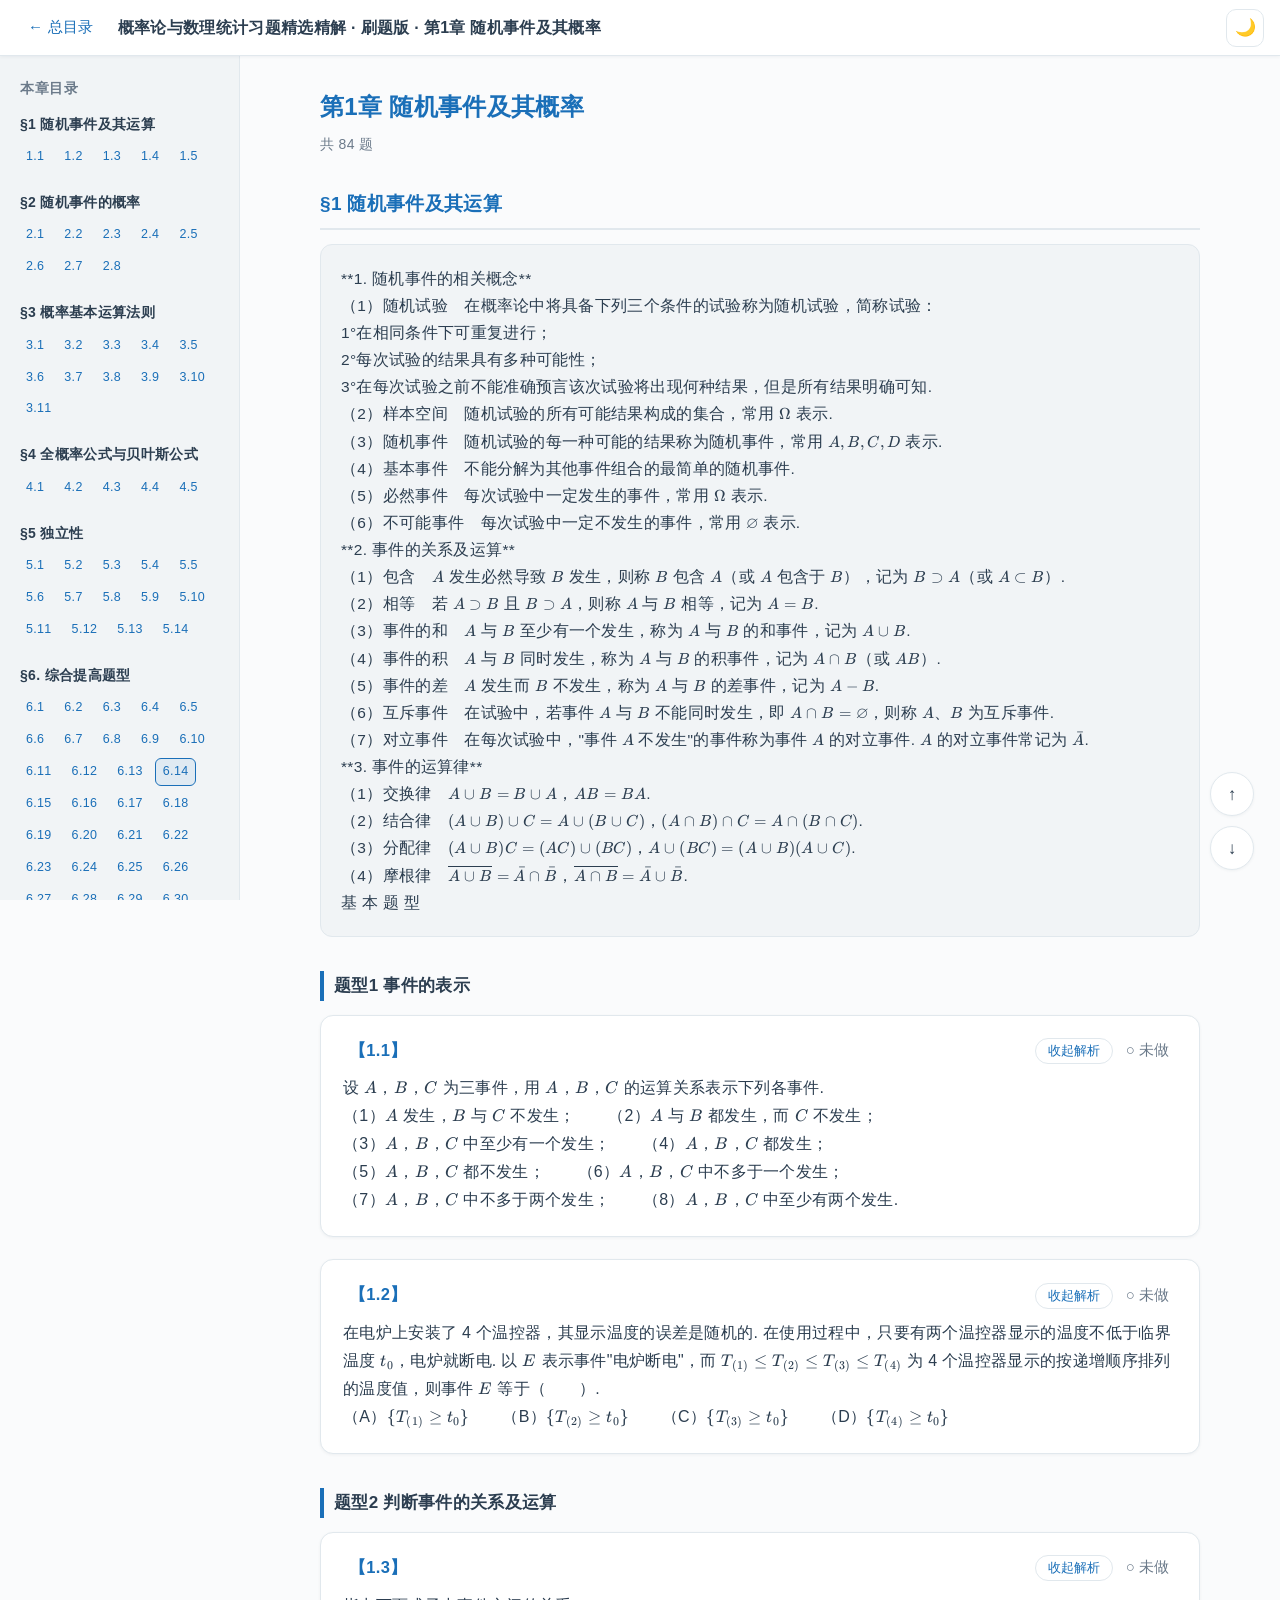
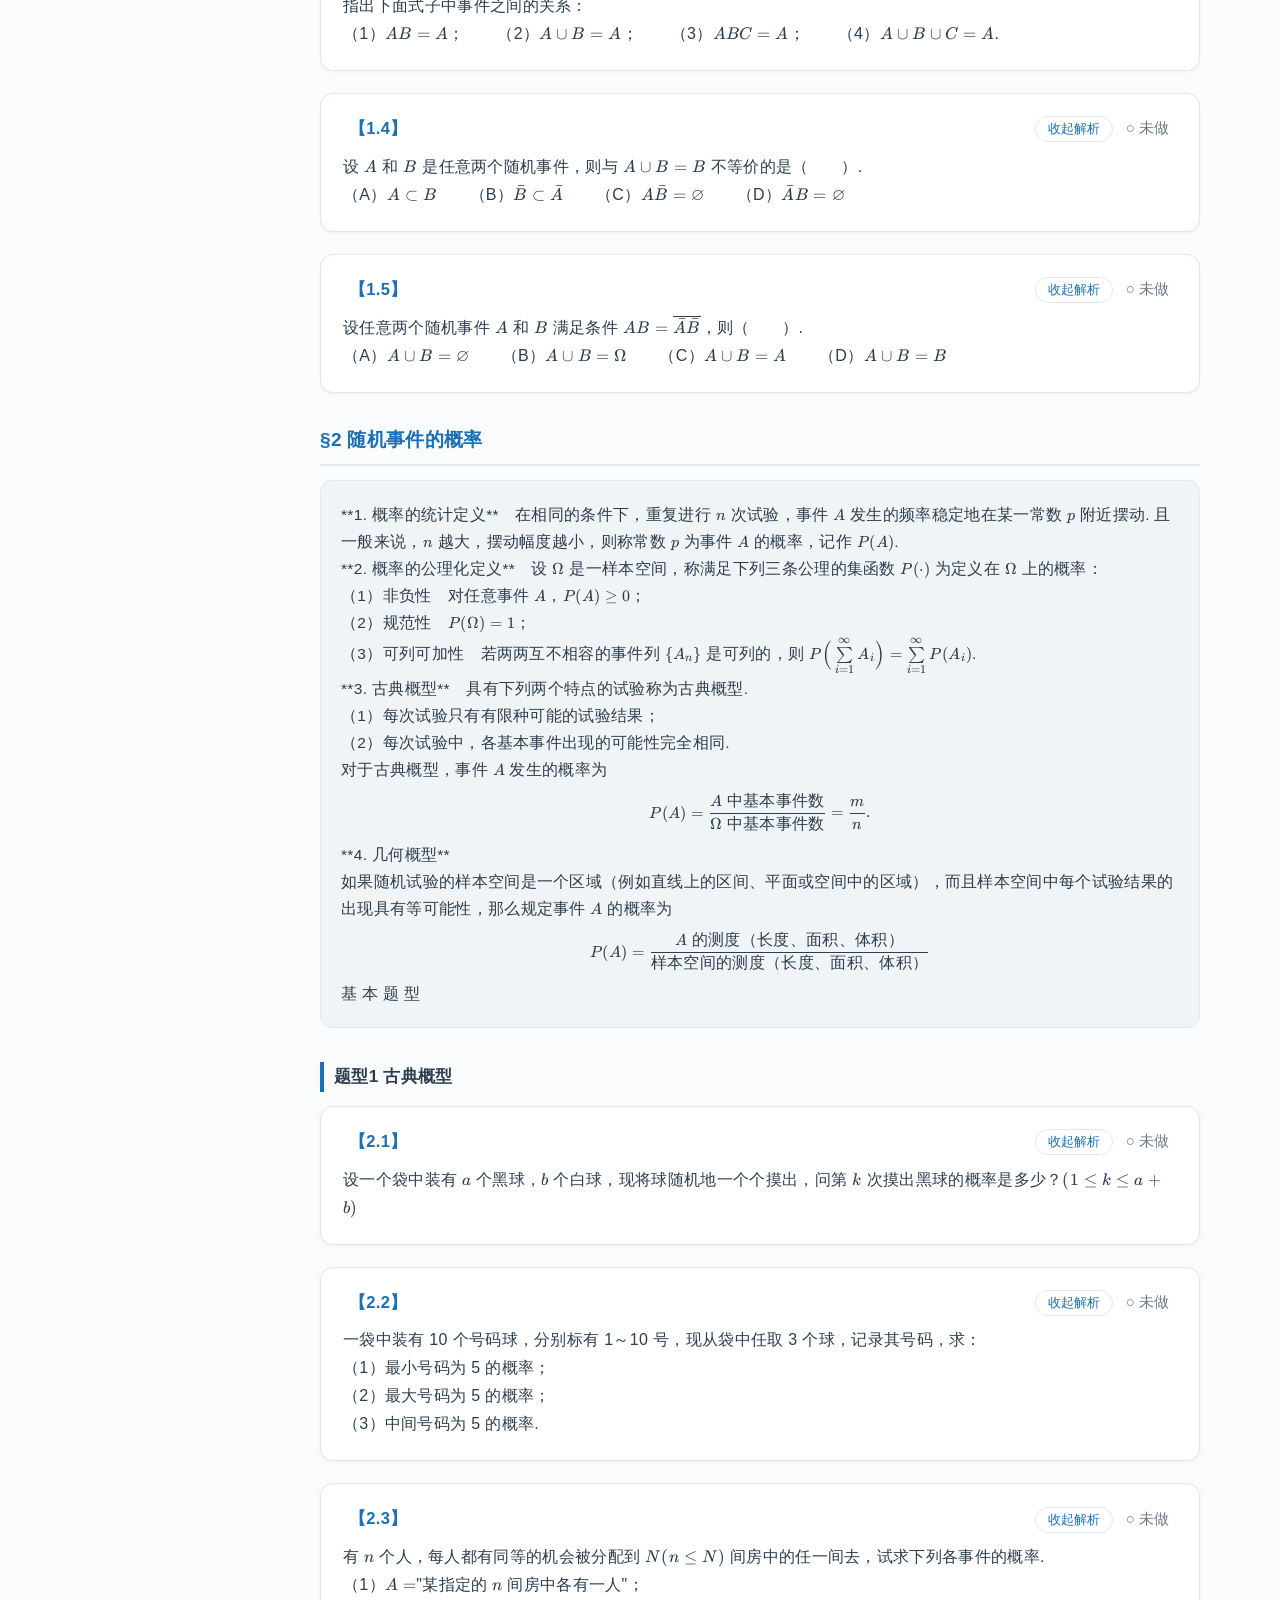
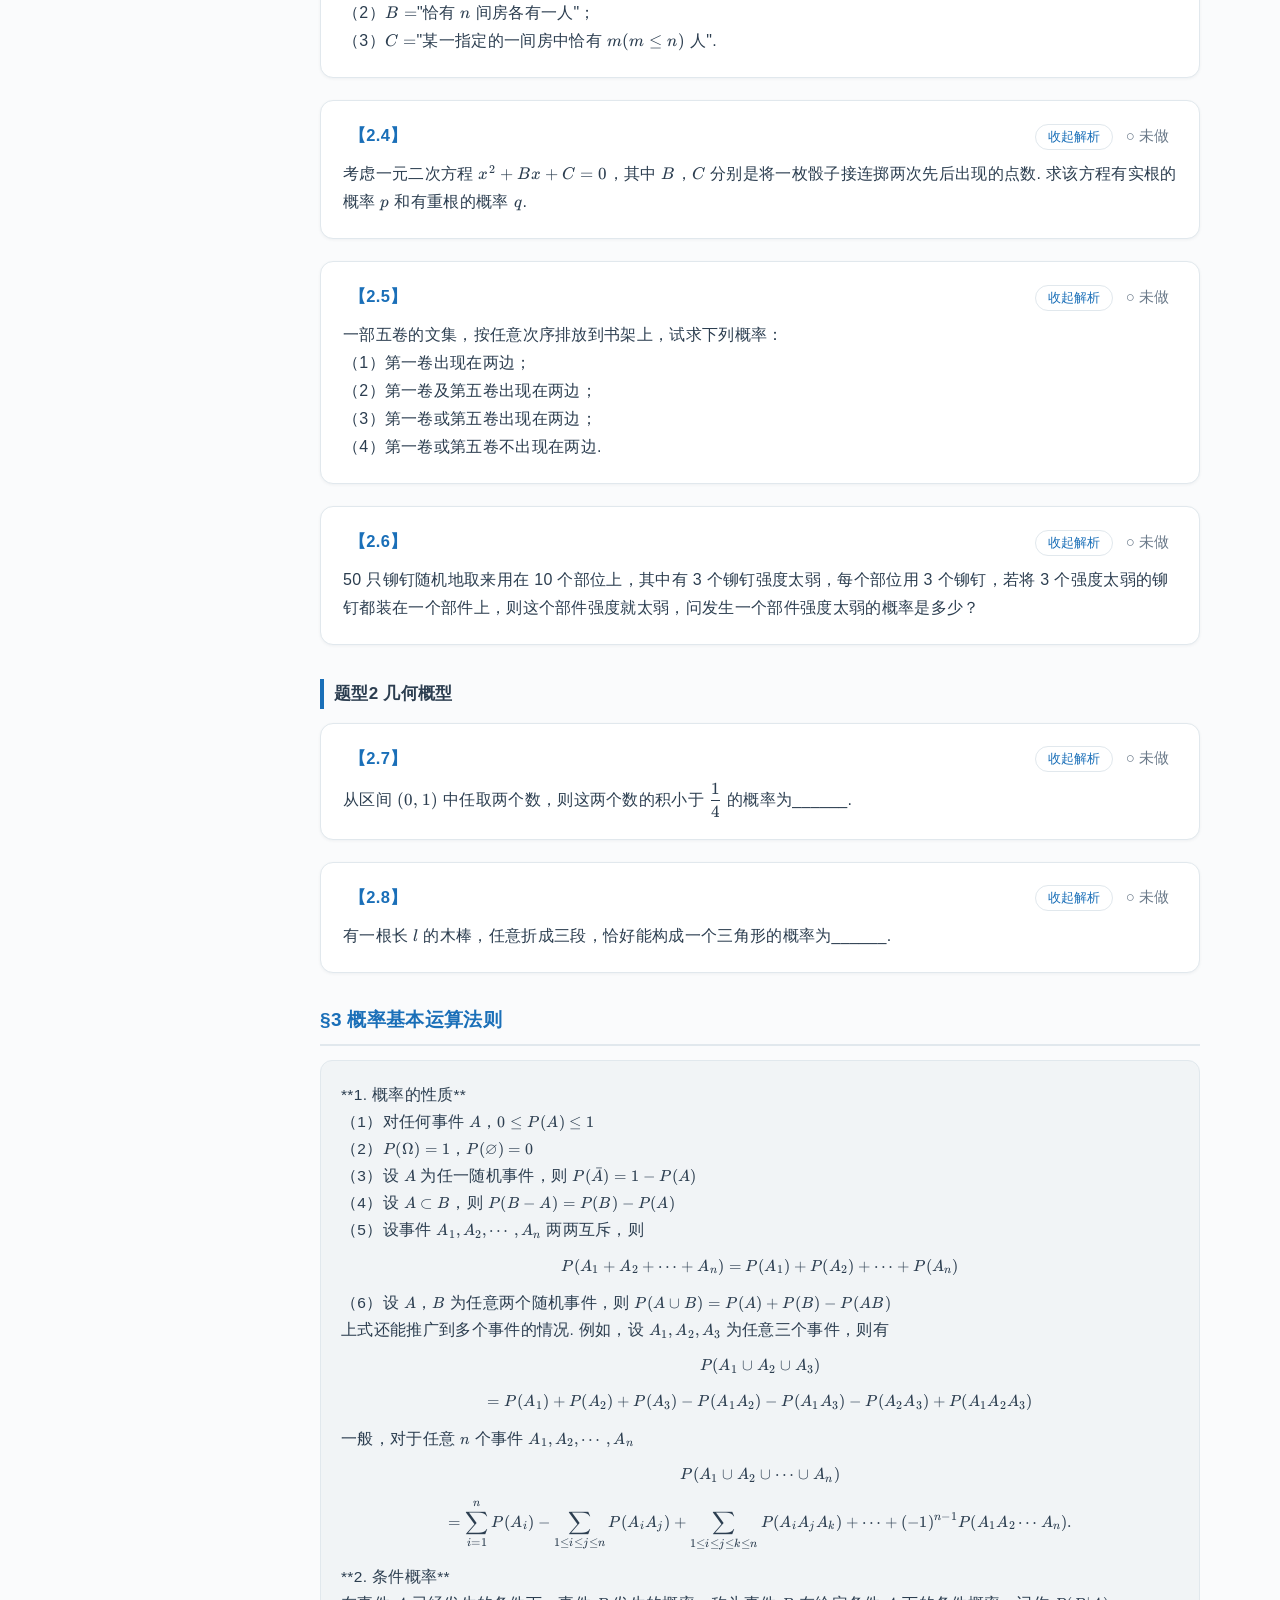
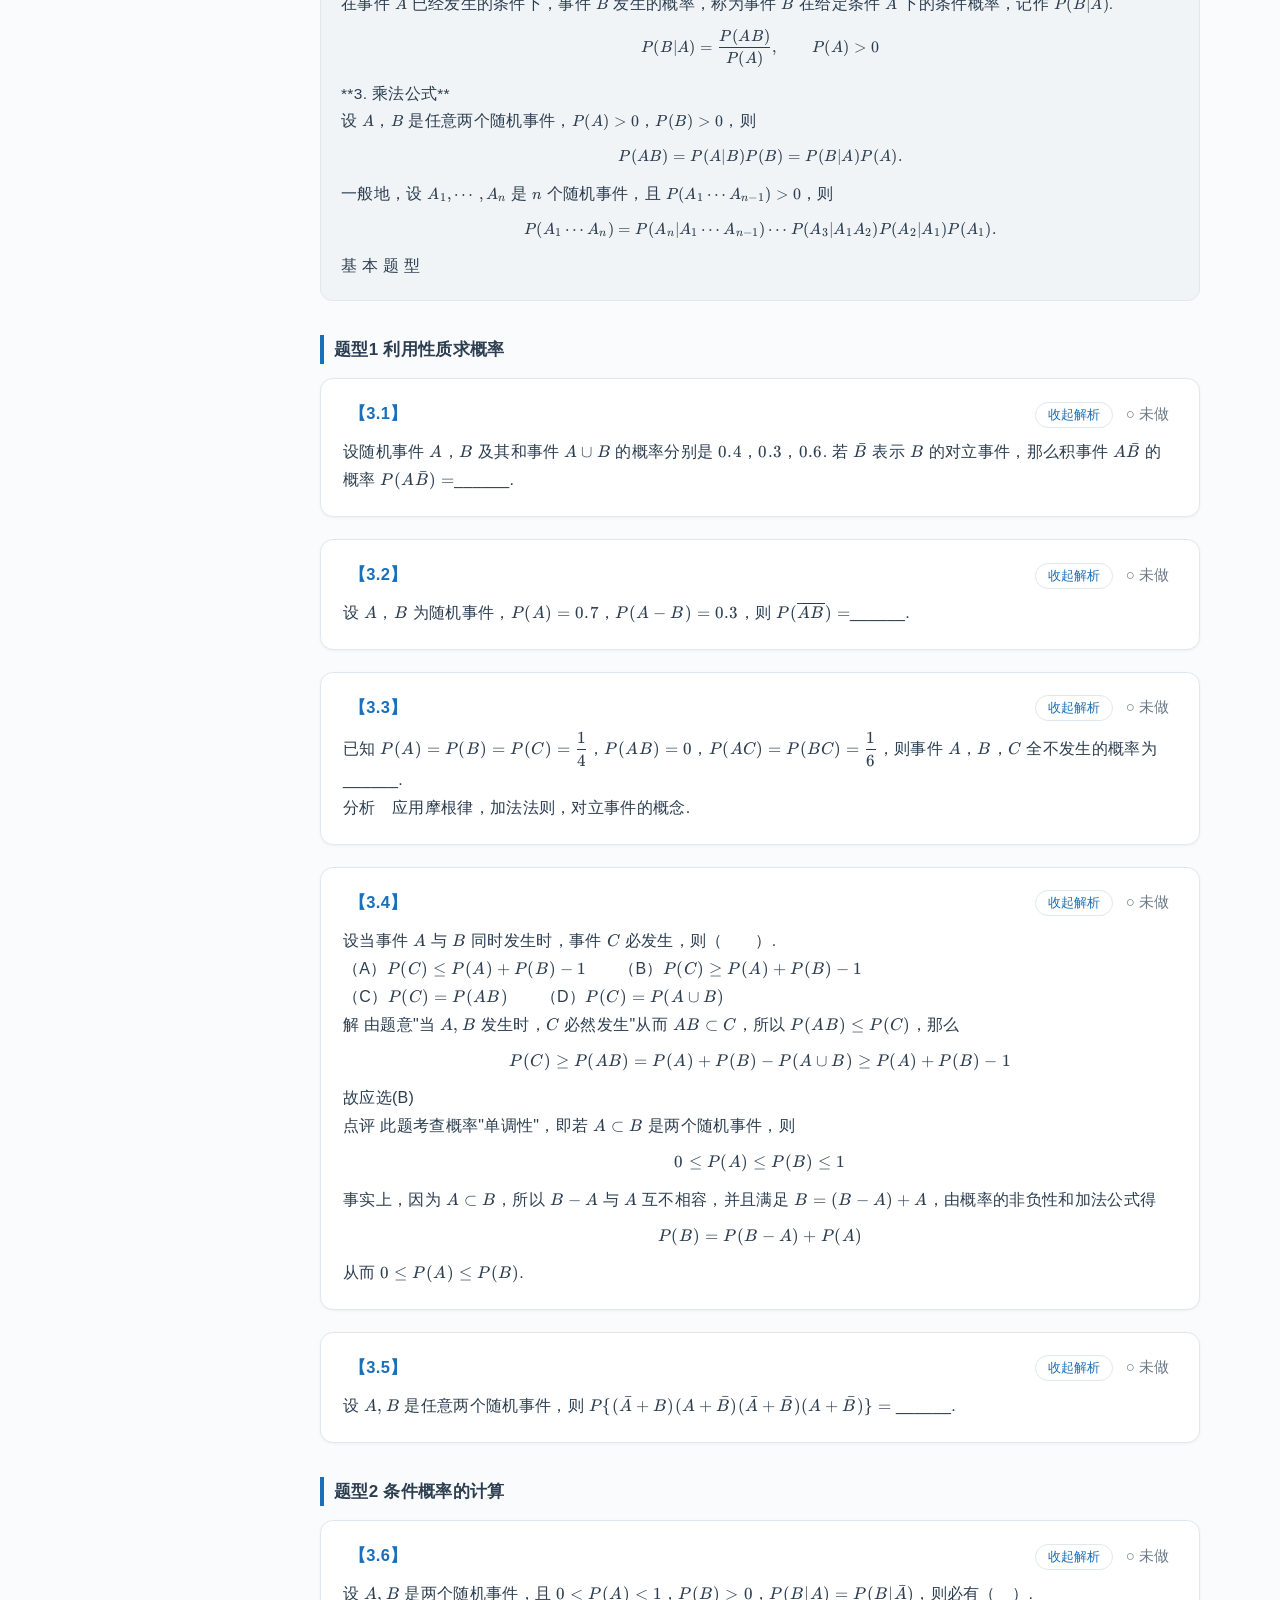
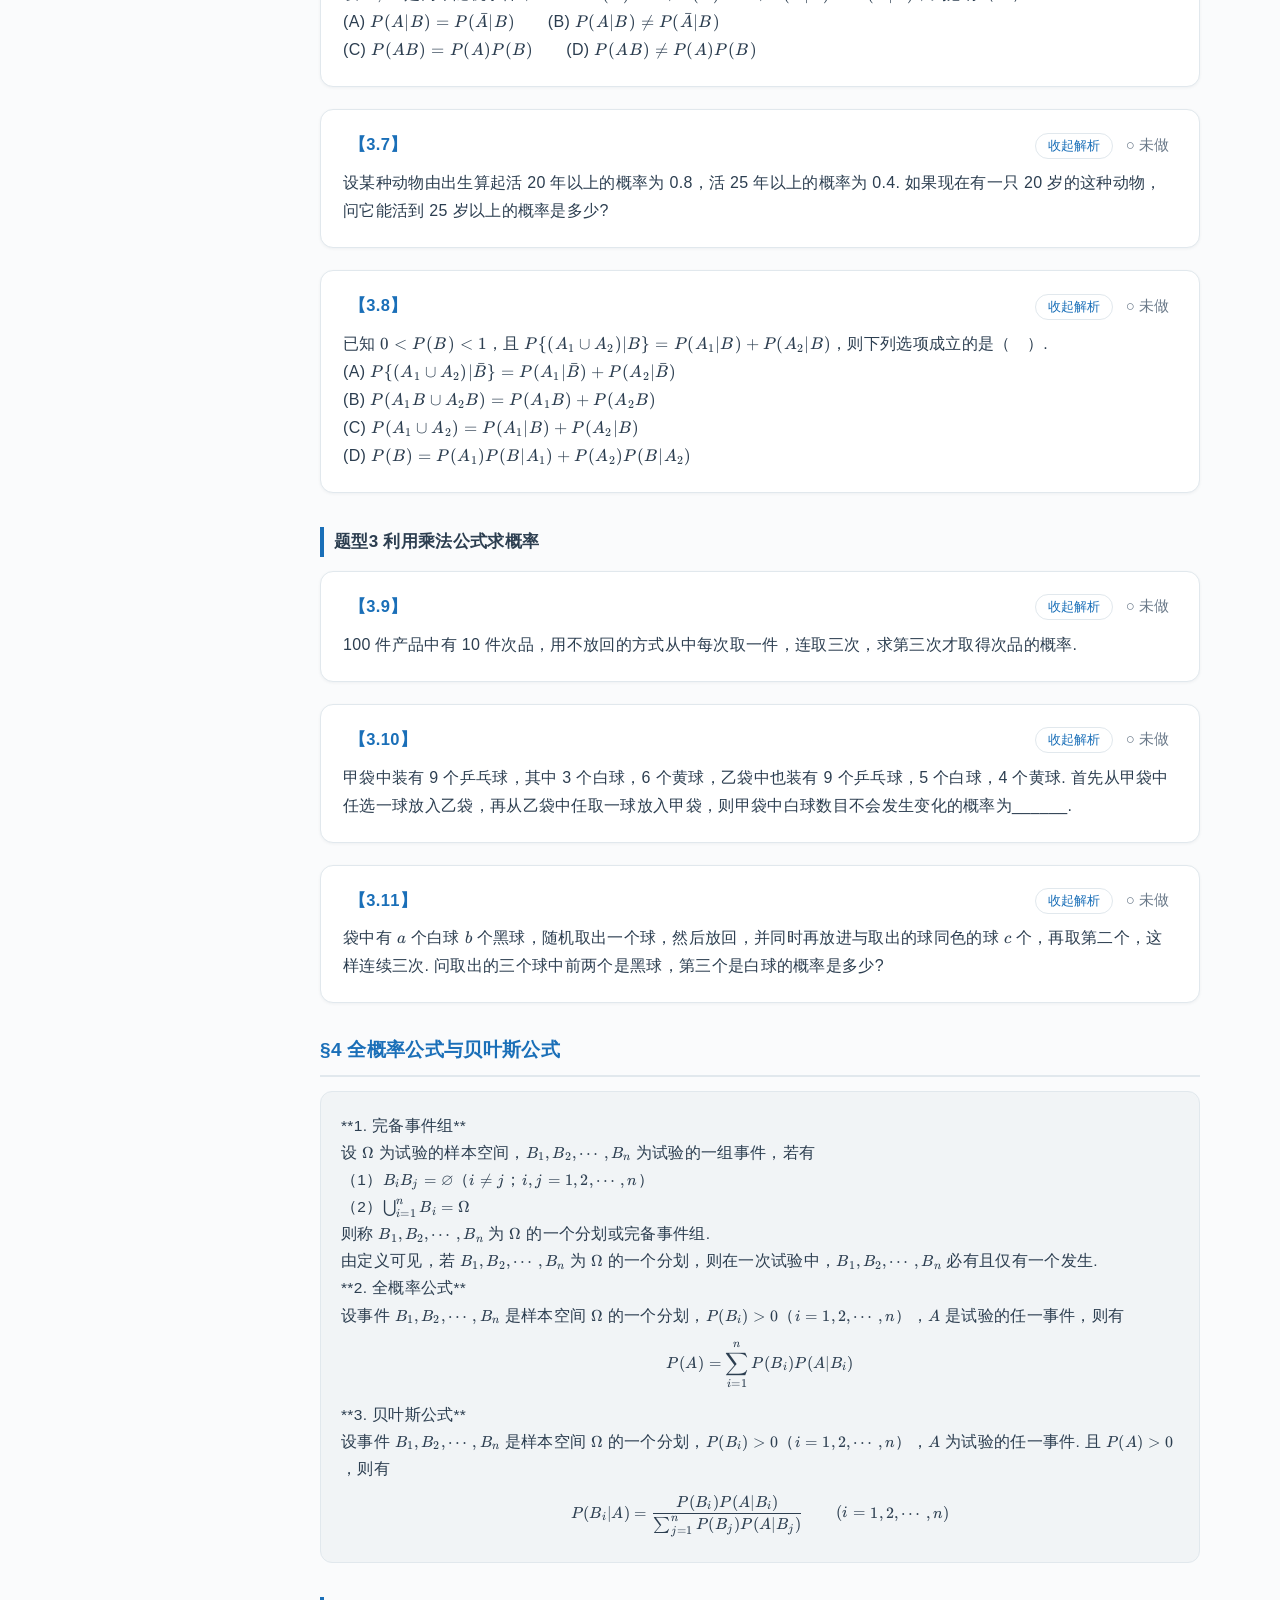
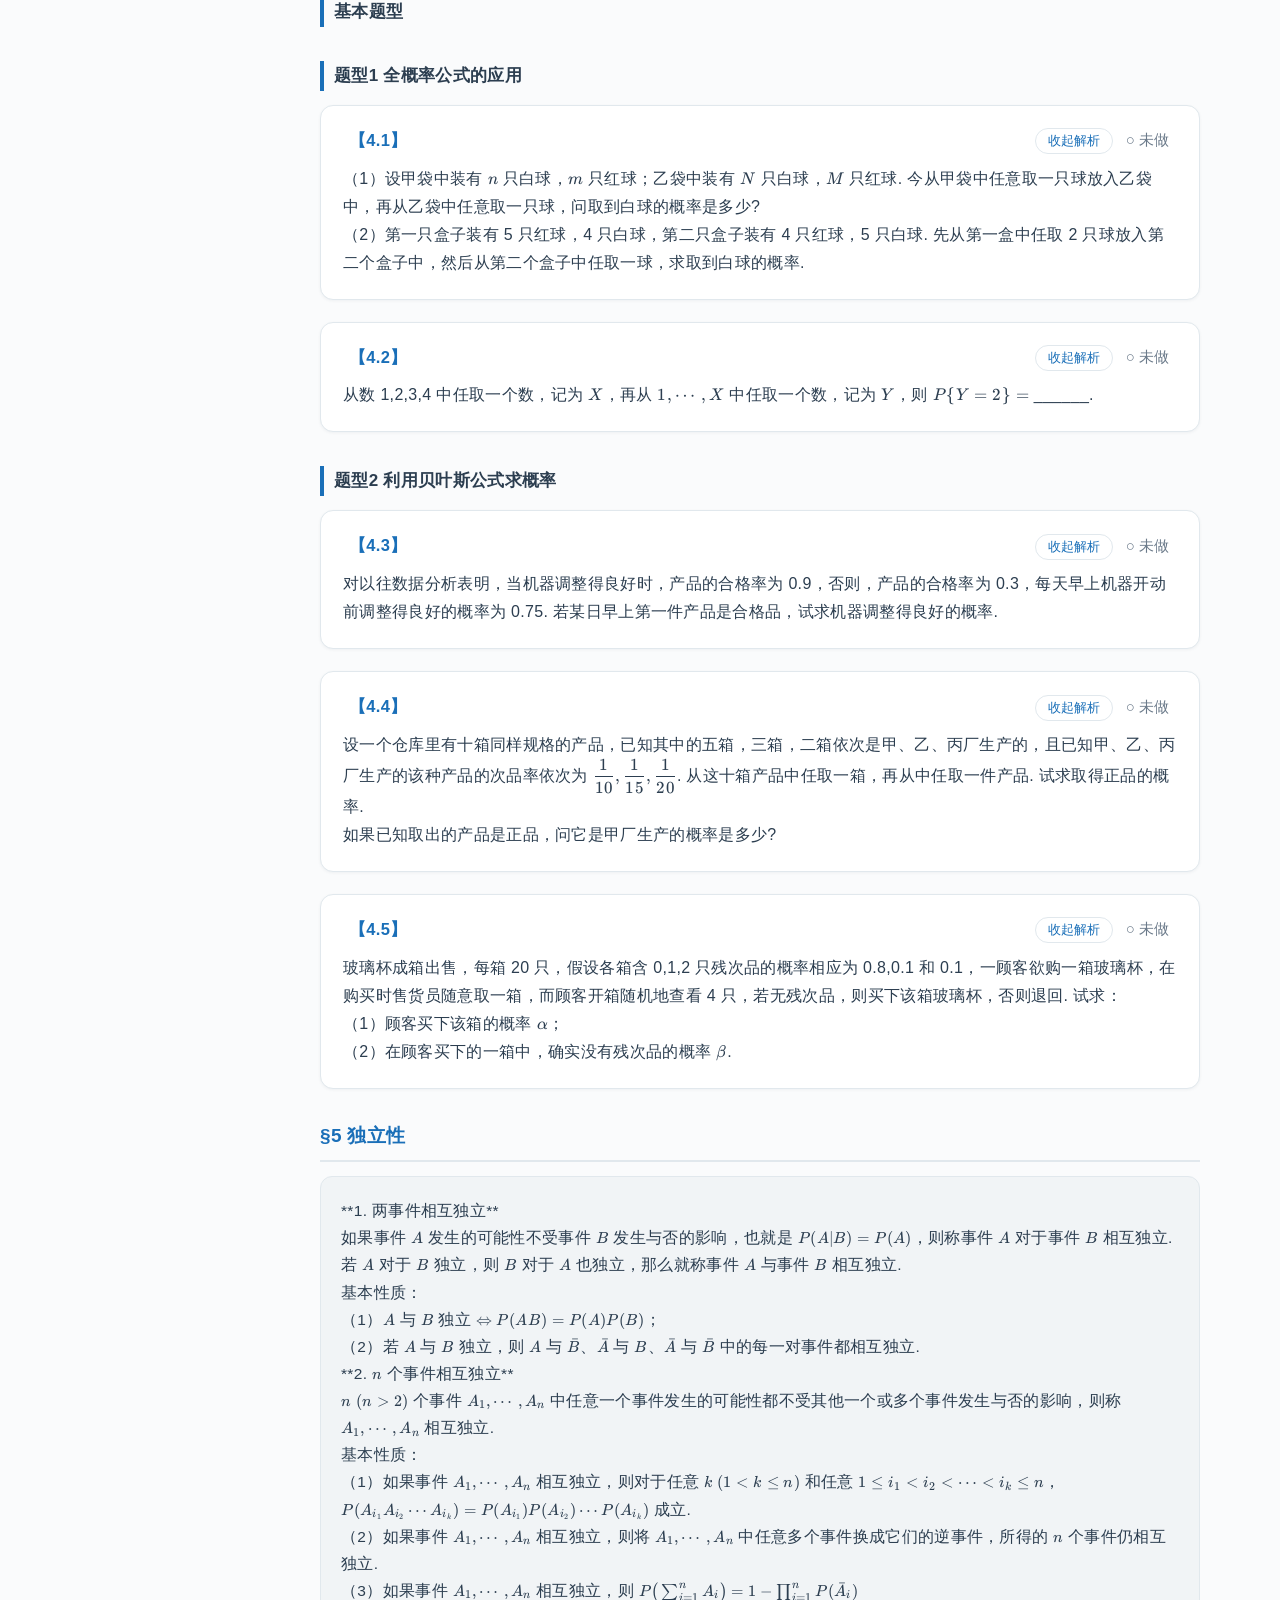
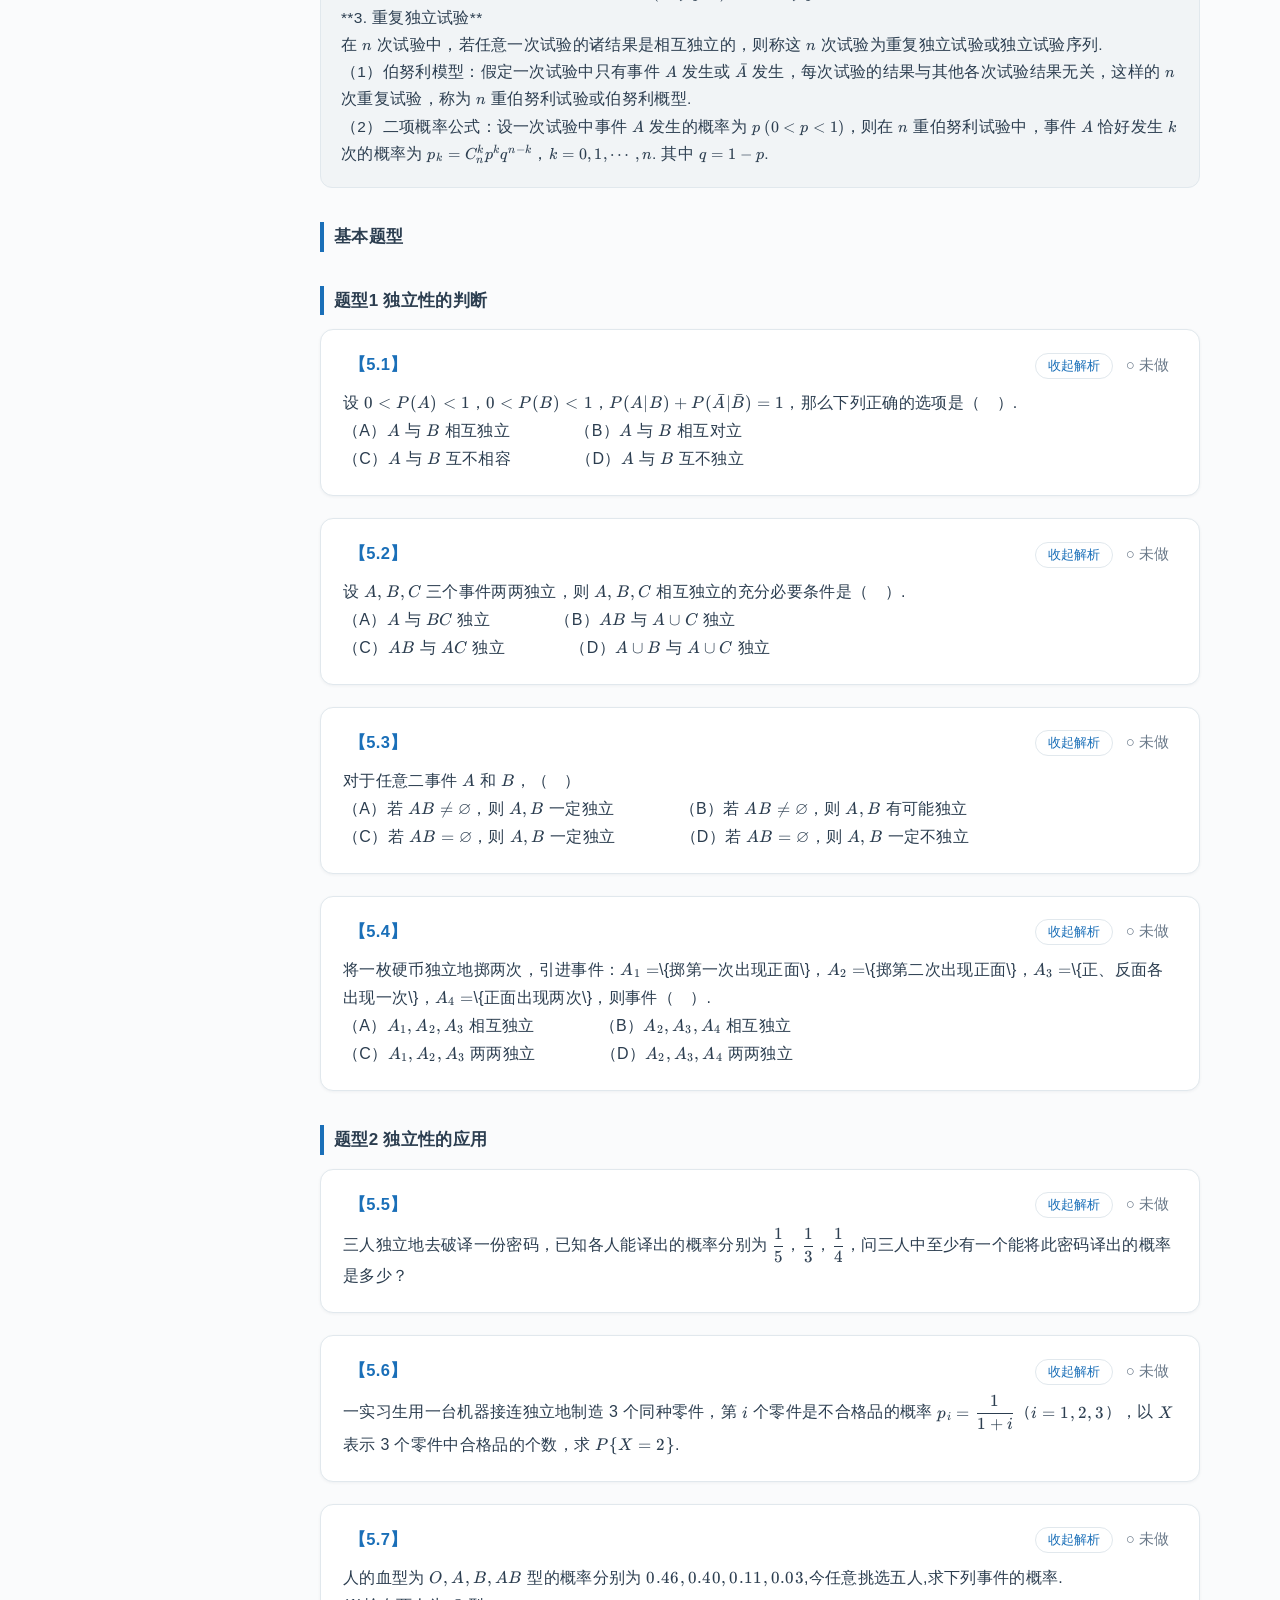
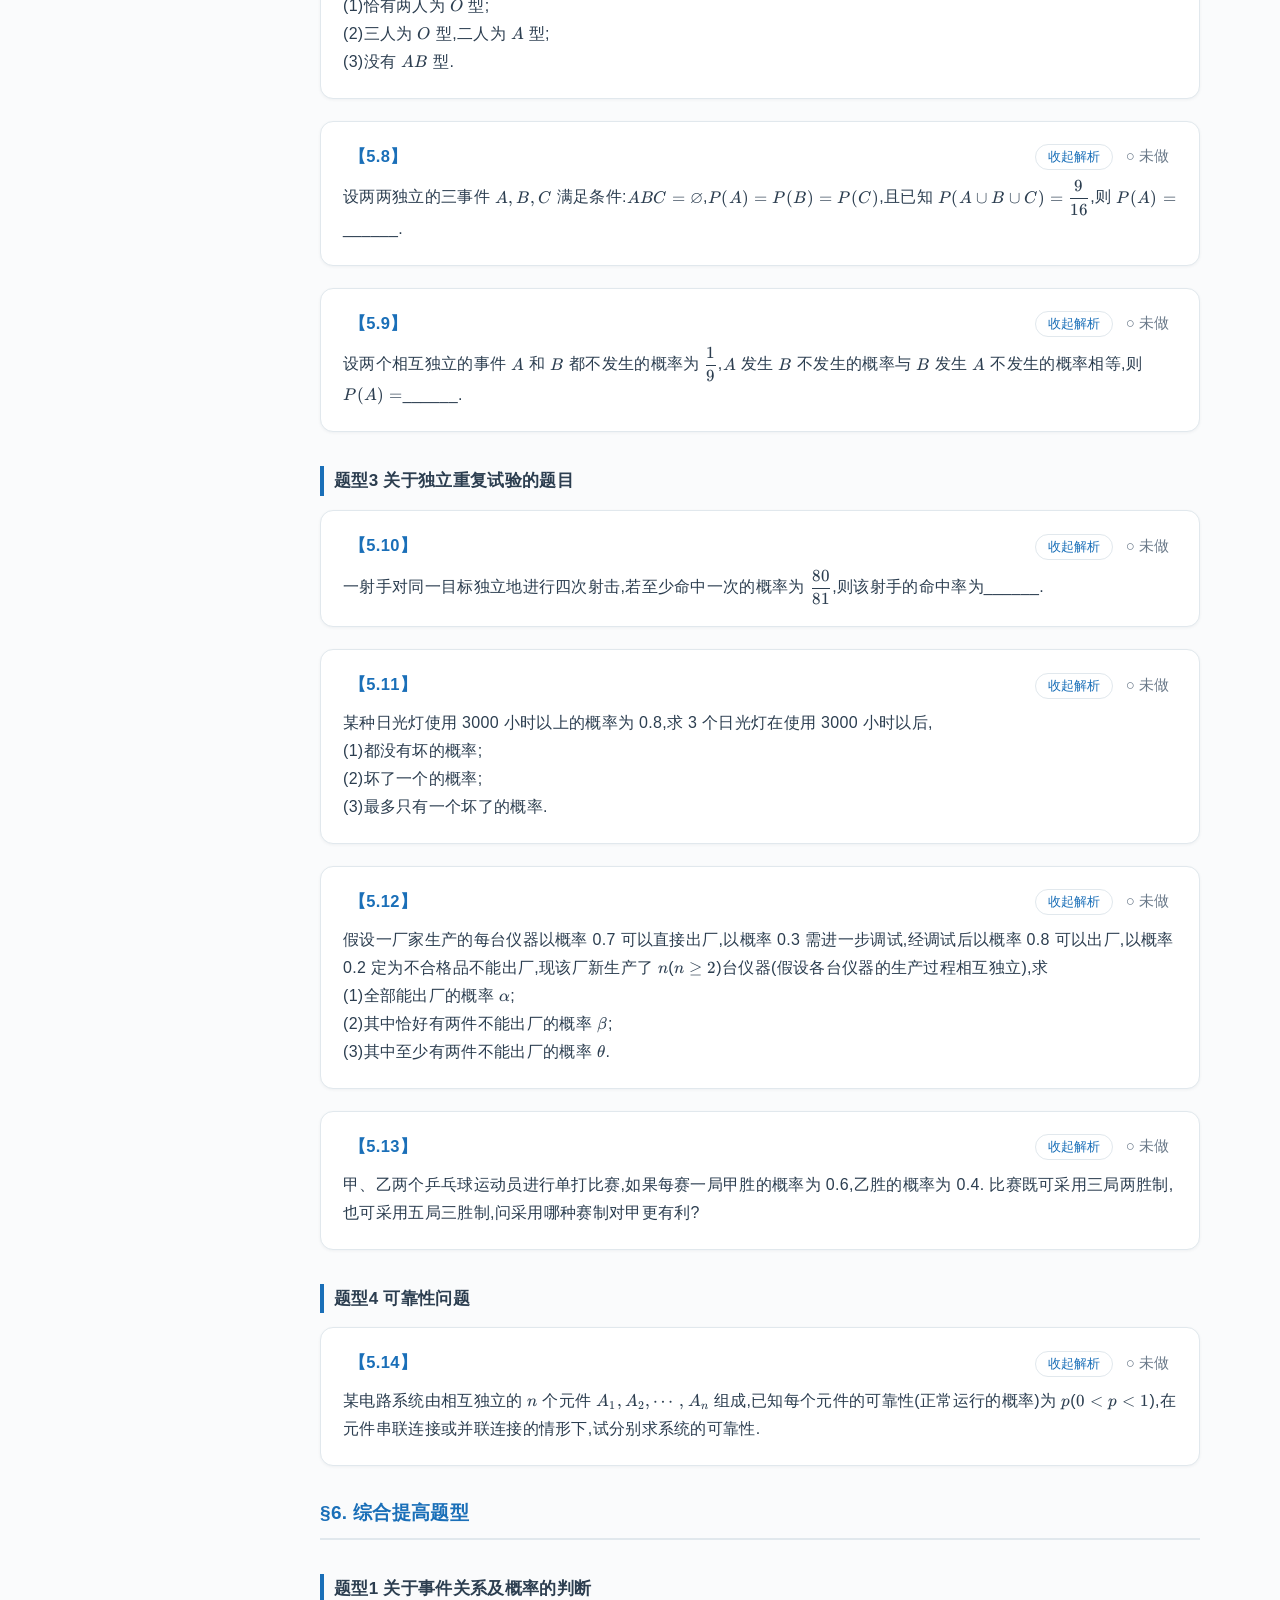
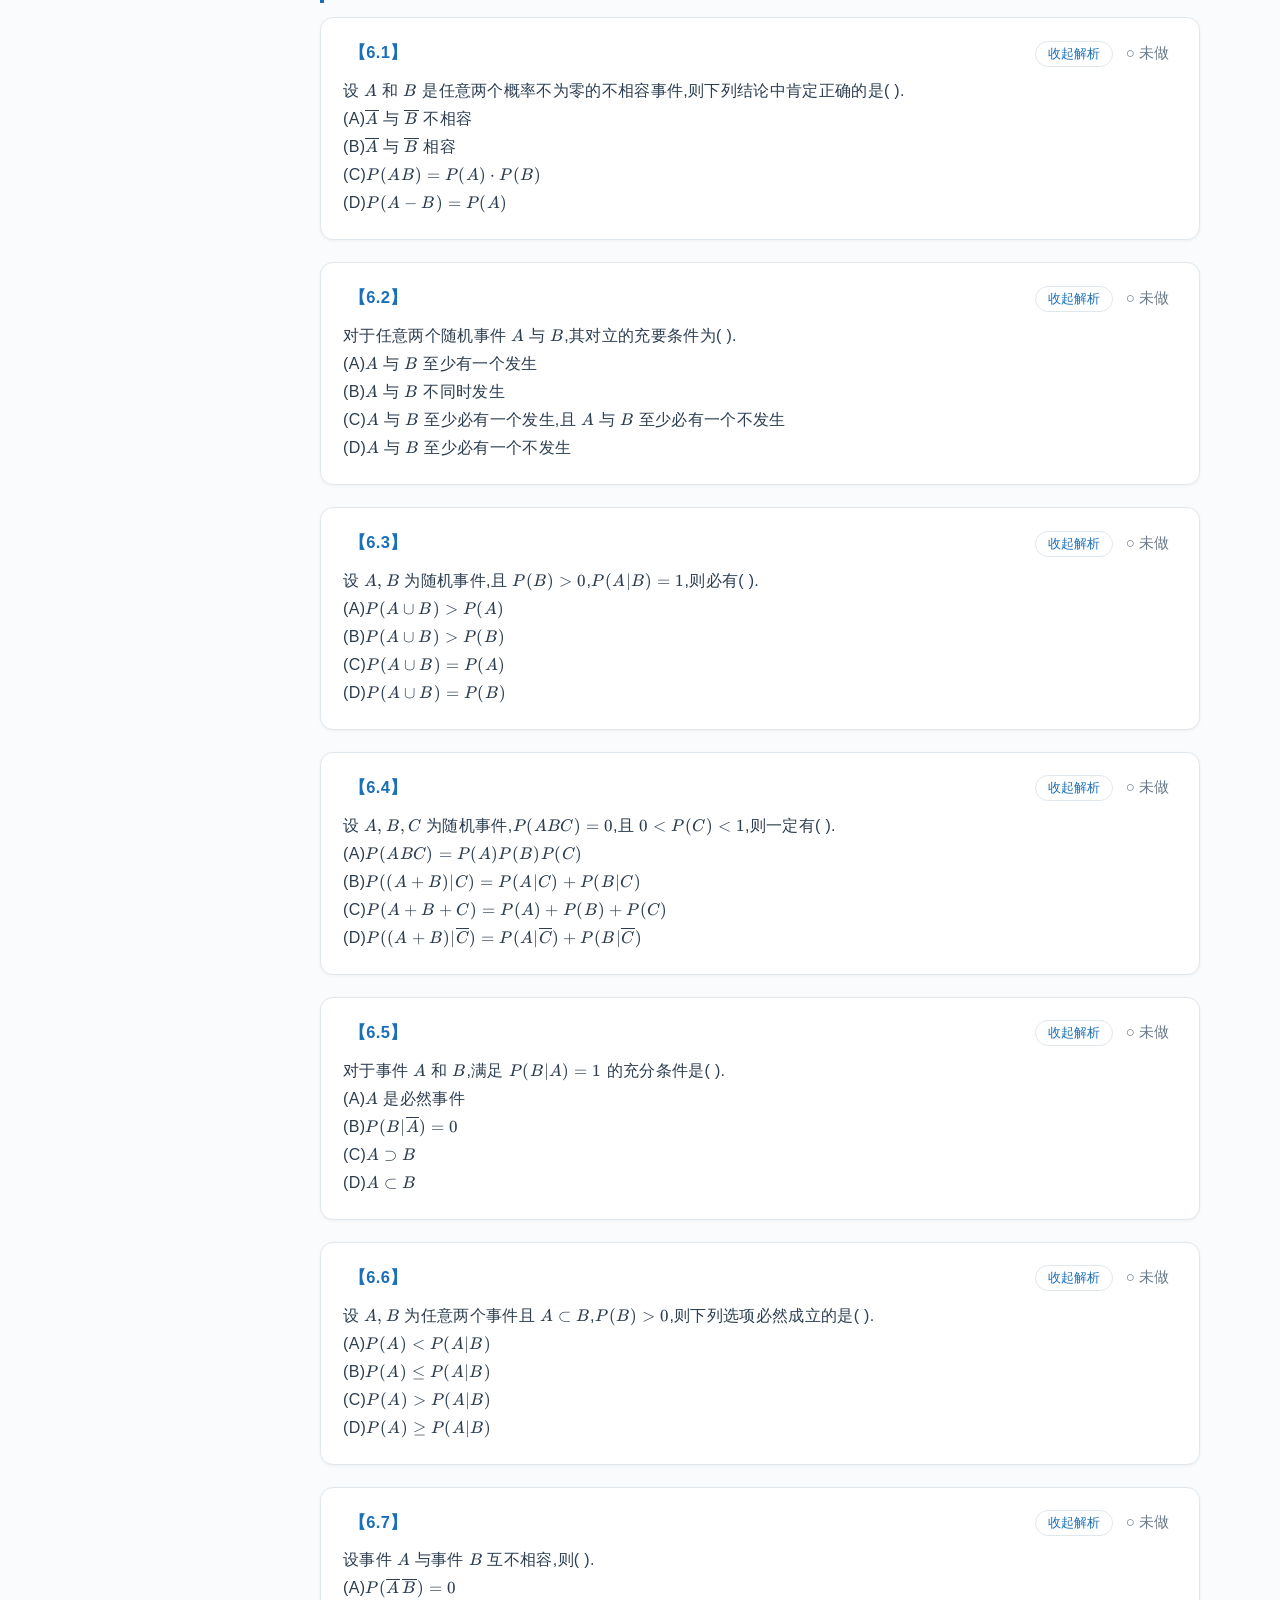
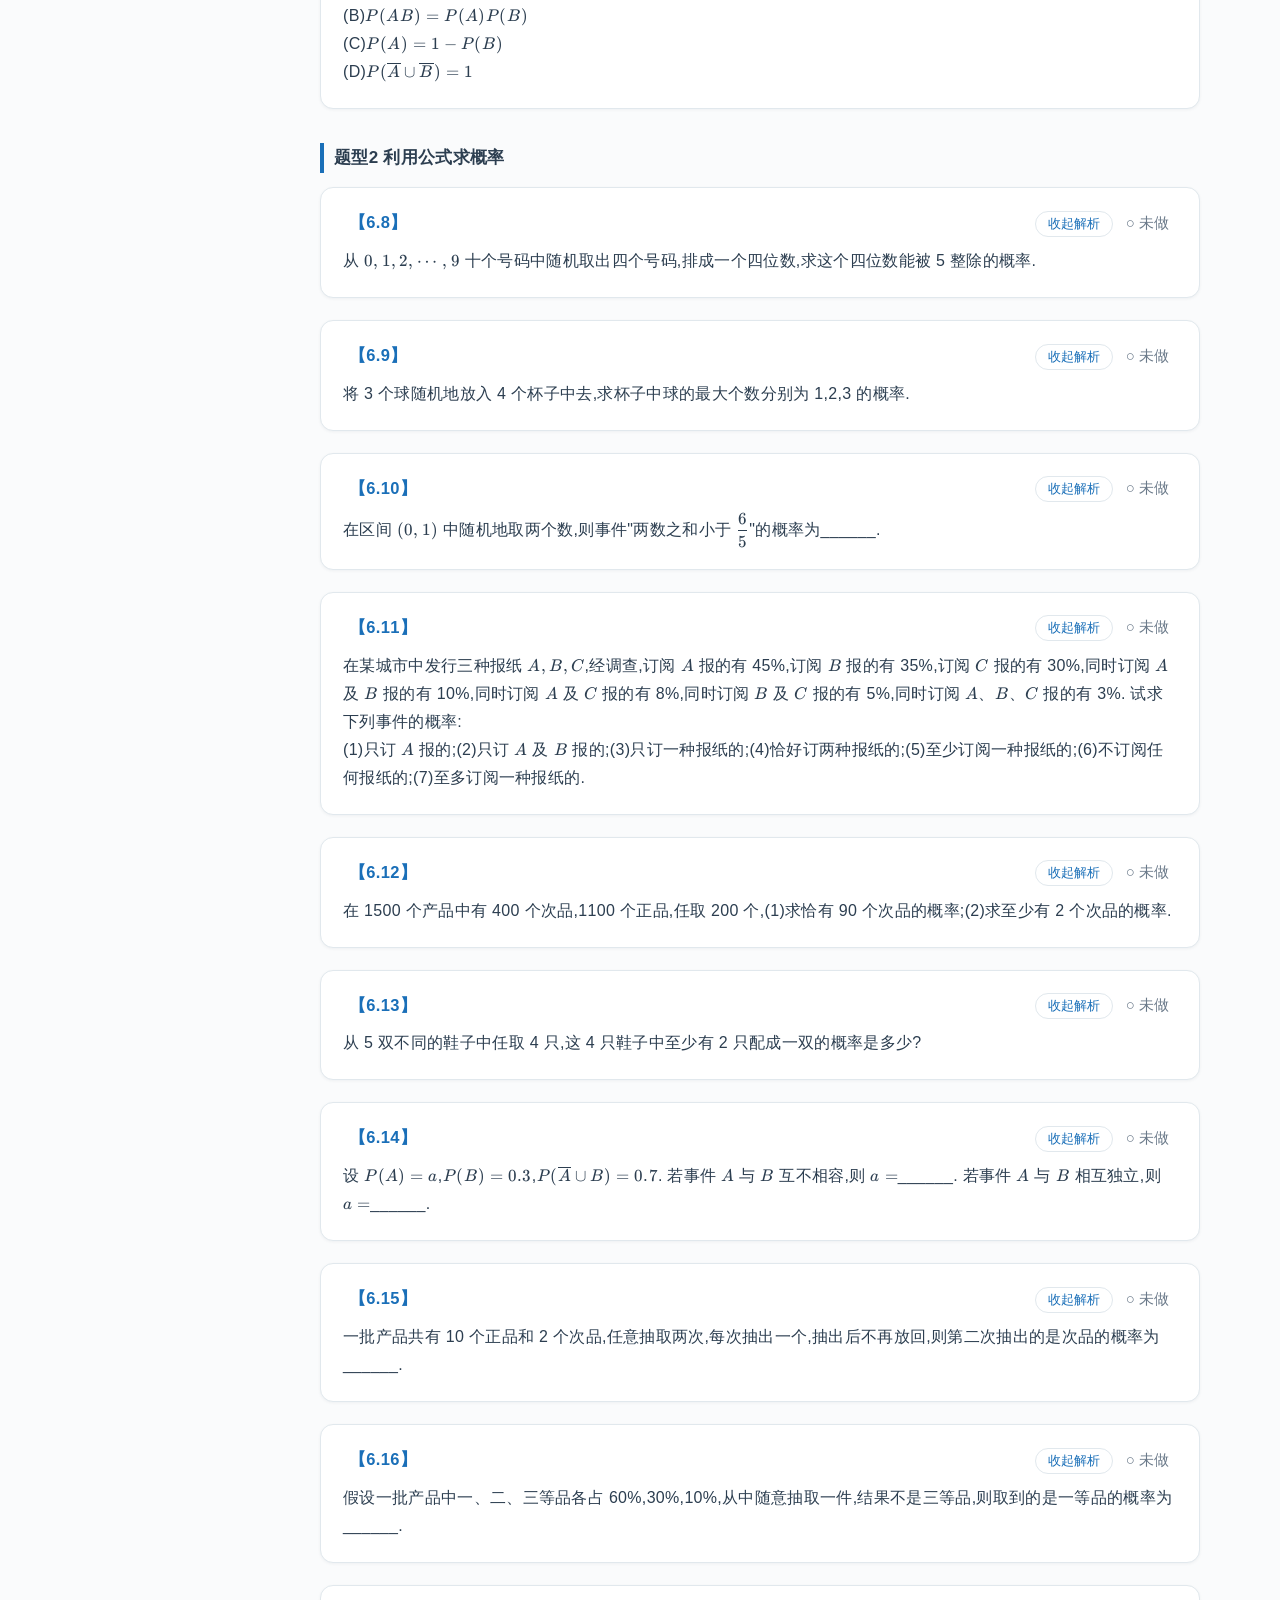
==== commit 1256e759: "fix: 移动端溢出修复(min-width:0) + 知识框即时渲染 + 渐进渲染提速 v4" ====
--- a/chapters/chapter-01.html
+++ b/chapters/chapter-01.html
@@ -4,8 +4,8 @@
 <meta charset="UTF-8">
 <meta name="viewport" content="width=device-width, initial-scale=1.0">
 <title>第1章 随机事件及其概率 · 概率论与数理统计习题精选精解 · 刷题版</title>
-<link rel="stylesheet" href="../assets/katex/katex.min.css?v=1">
-<link rel="stylesheet" href="../assets/style.css?v=1">
+<link rel="stylesheet" href="../assets/katex/katex.min.css?v=4">
+<link rel="stylesheet" href="../assets/style.css?v=4">
 </head>
 <body data-page="chapter" data-chapter="c1">
 <header class="topbar"><button class="icon-btn" id="menuBtn" title="目录">☰</button><a class="back-home" href="../index.html">← 总目录</a><span class="bar-title">概率论与数理统计习题精选精解 · 刷题版 · 第1章 随机事件及其概率</span><button class="icon-btn" id="themeBtn" title="切换夜间模式">🌙</button></header>
@@ -1138,8 +1138,8 @@
 <a href="chapter-02.html">下一章 →</a>
 </div>
 </div></main></div>
-<div class="q-nav"><button class="icon-btn" id="prevQ" title="上一题">↑</button><button class="icon-btn" id="nextQ" title="下一题">↓</button></div><script src="../assets/katex/katex.min.js?v=1"></script>
-<script src="../assets/katex/auto-render.min.js?v=1"></script>
-<script src="../assets/script.js?v=1"></script>
+<div class="q-nav"><button class="icon-btn" id="prevQ" title="上一题">↑</button><button class="icon-btn" id="nextQ" title="下一题">↓</button></div><script src="../assets/katex/katex.min.js?v=4"></script>
+<script src="../assets/katex/auto-render.min.js?v=4"></script>
+<script src="../assets/script.js?v=4"></script>
 </body>
 </html>
--- a/assets/style.css
+++ b/assets/style.css
@@ -165,8 +165,10 @@
 .sidebar .q-links a.done { color: var(--ans); }
 .sidebar .q-links a.active { border-color: var(--q-num); background: var(--hover); }
 
-.main { flex: 1; margin-left: 240px; padding: 30px 20px 120px; }
-.content { max-width: 880px; margin: 0 auto; }
+.main { flex: 1; min-width: 0; margin-left: 240px; padding: 30px 20px 120px; }
+.content { max-width: 880px; min-width: 0; margin: 0 auto; }
+/* 超宽公式/表格在卡片内滚动，不撑破移动端布局 */
+.q-card, .know-box, .cmt-box { overflow-x: auto; }
 .chapter-head { margin-bottom: 26px; }
 .chapter-head h1 { font-size: 24px; color: var(--q-num); font-weight: 700; margin-bottom: 4px; }
 .chapter-head .meta { color: var(--text-soft); font-size: 14px; }
@@ -252,6 +254,7 @@
 .katex { font-size: 1.06em; }
 .katex-display { margin: 10px 0; overflow-x: auto; overflow-y: hidden; padding: 2px 0; }
 p.dmath { text-align: center; }
+.q-body p, .sol-body p, .know-box p, .cmt-box { overflow-wrap: break-word; }
 
 /* 小节标题 / 知识要点框 / 表格 / 存疑标记 */
 .sec-title {
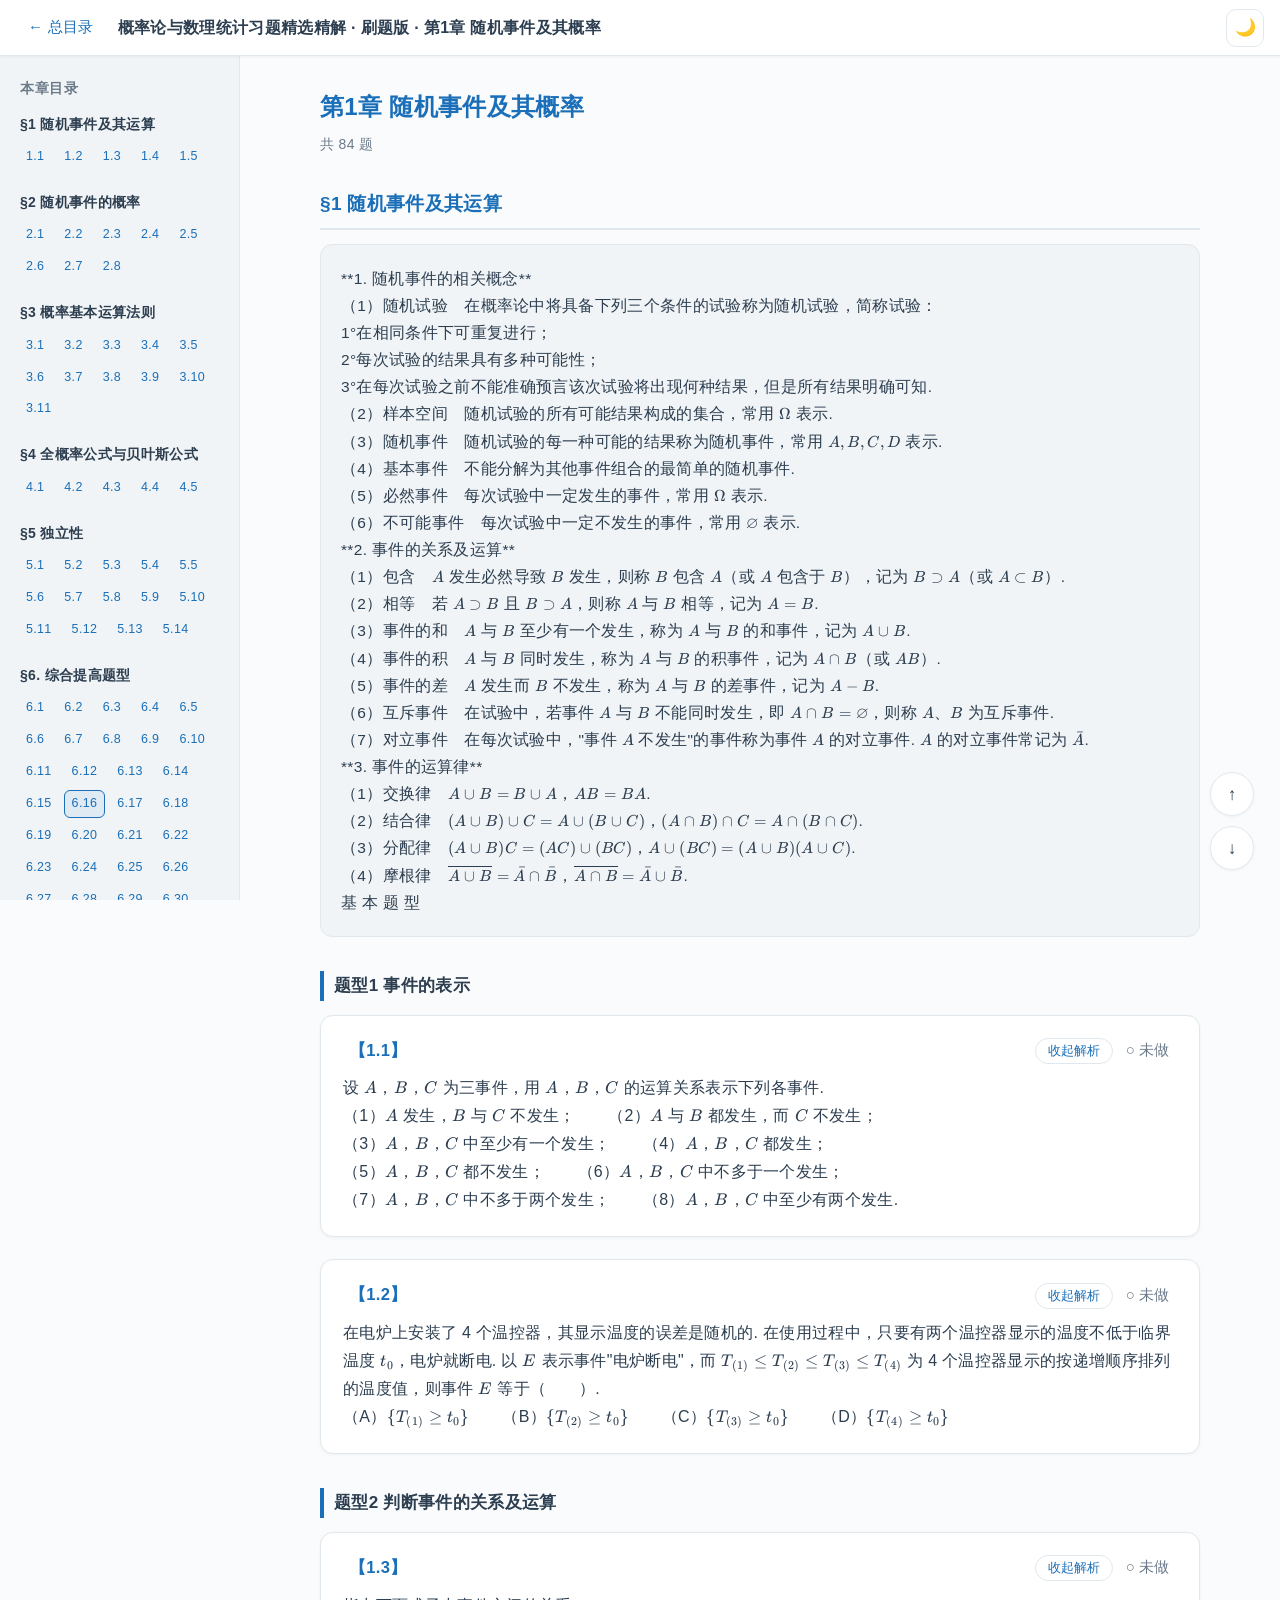
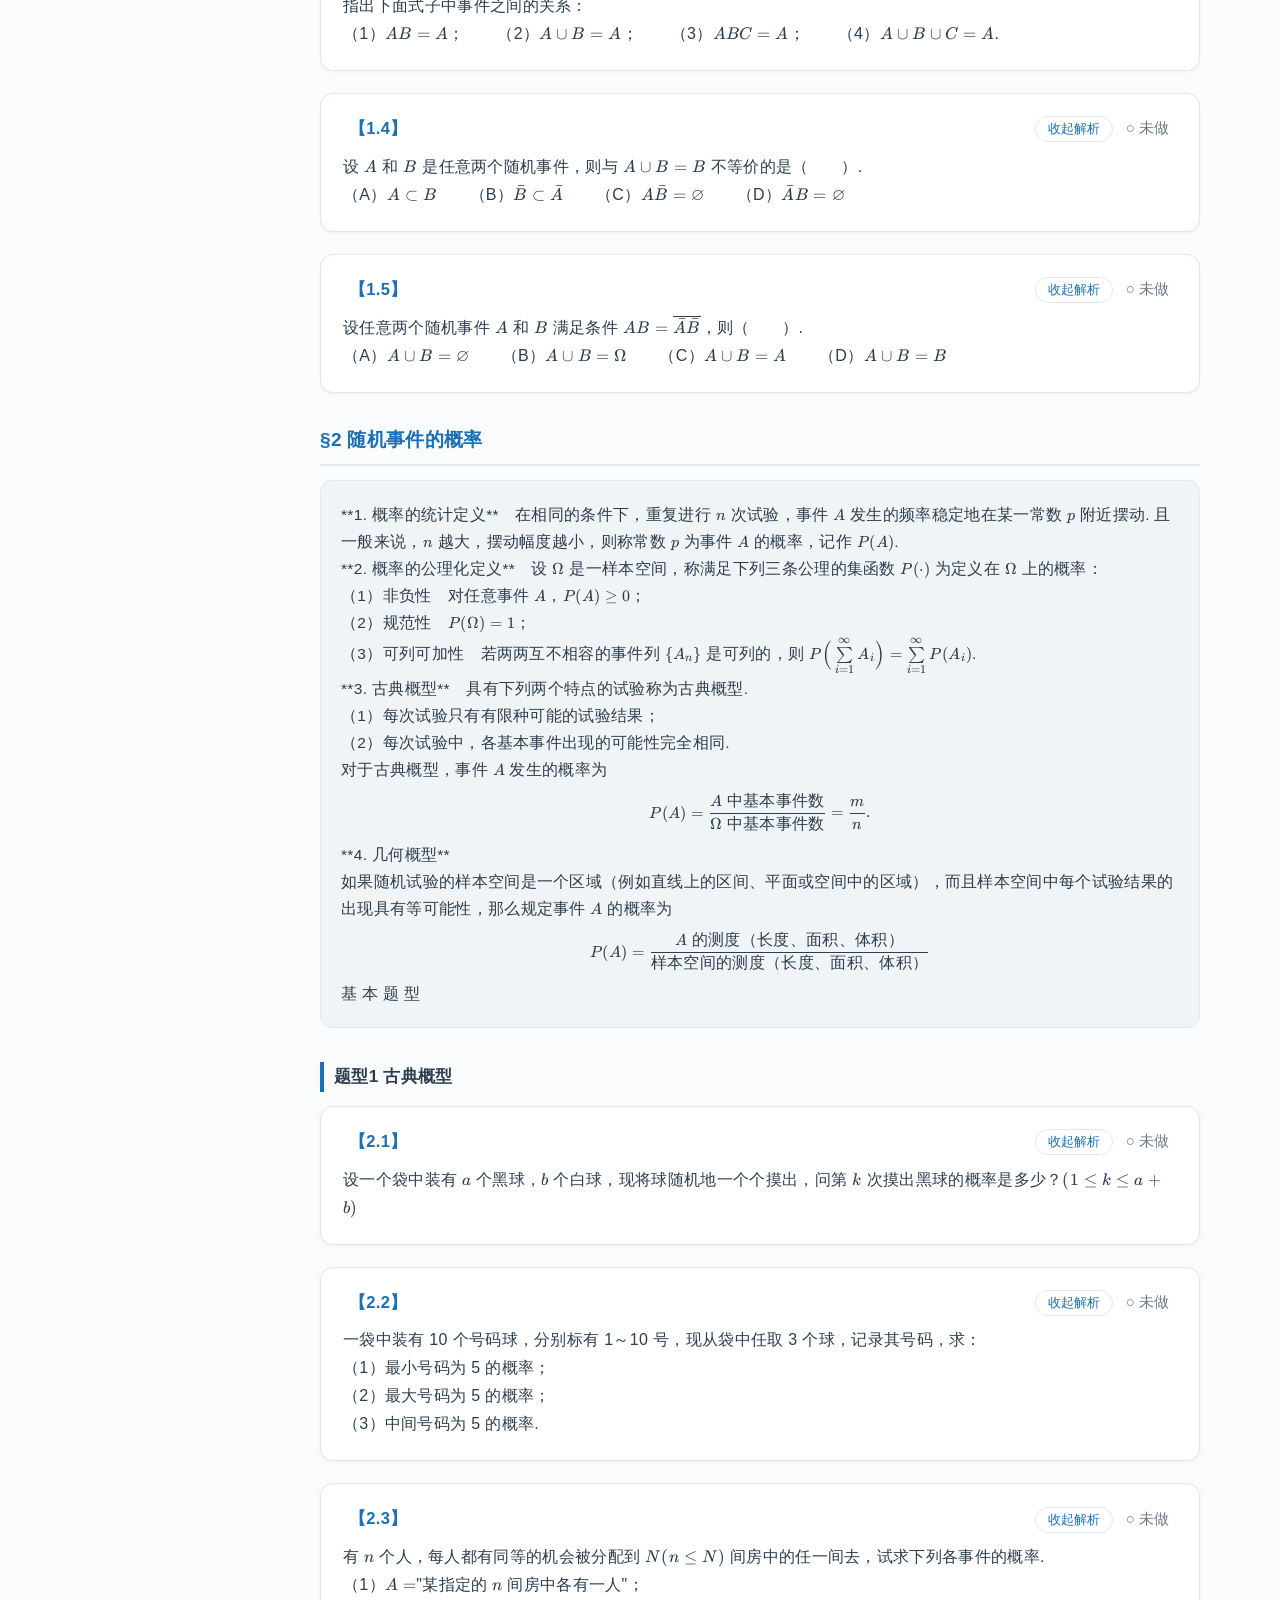
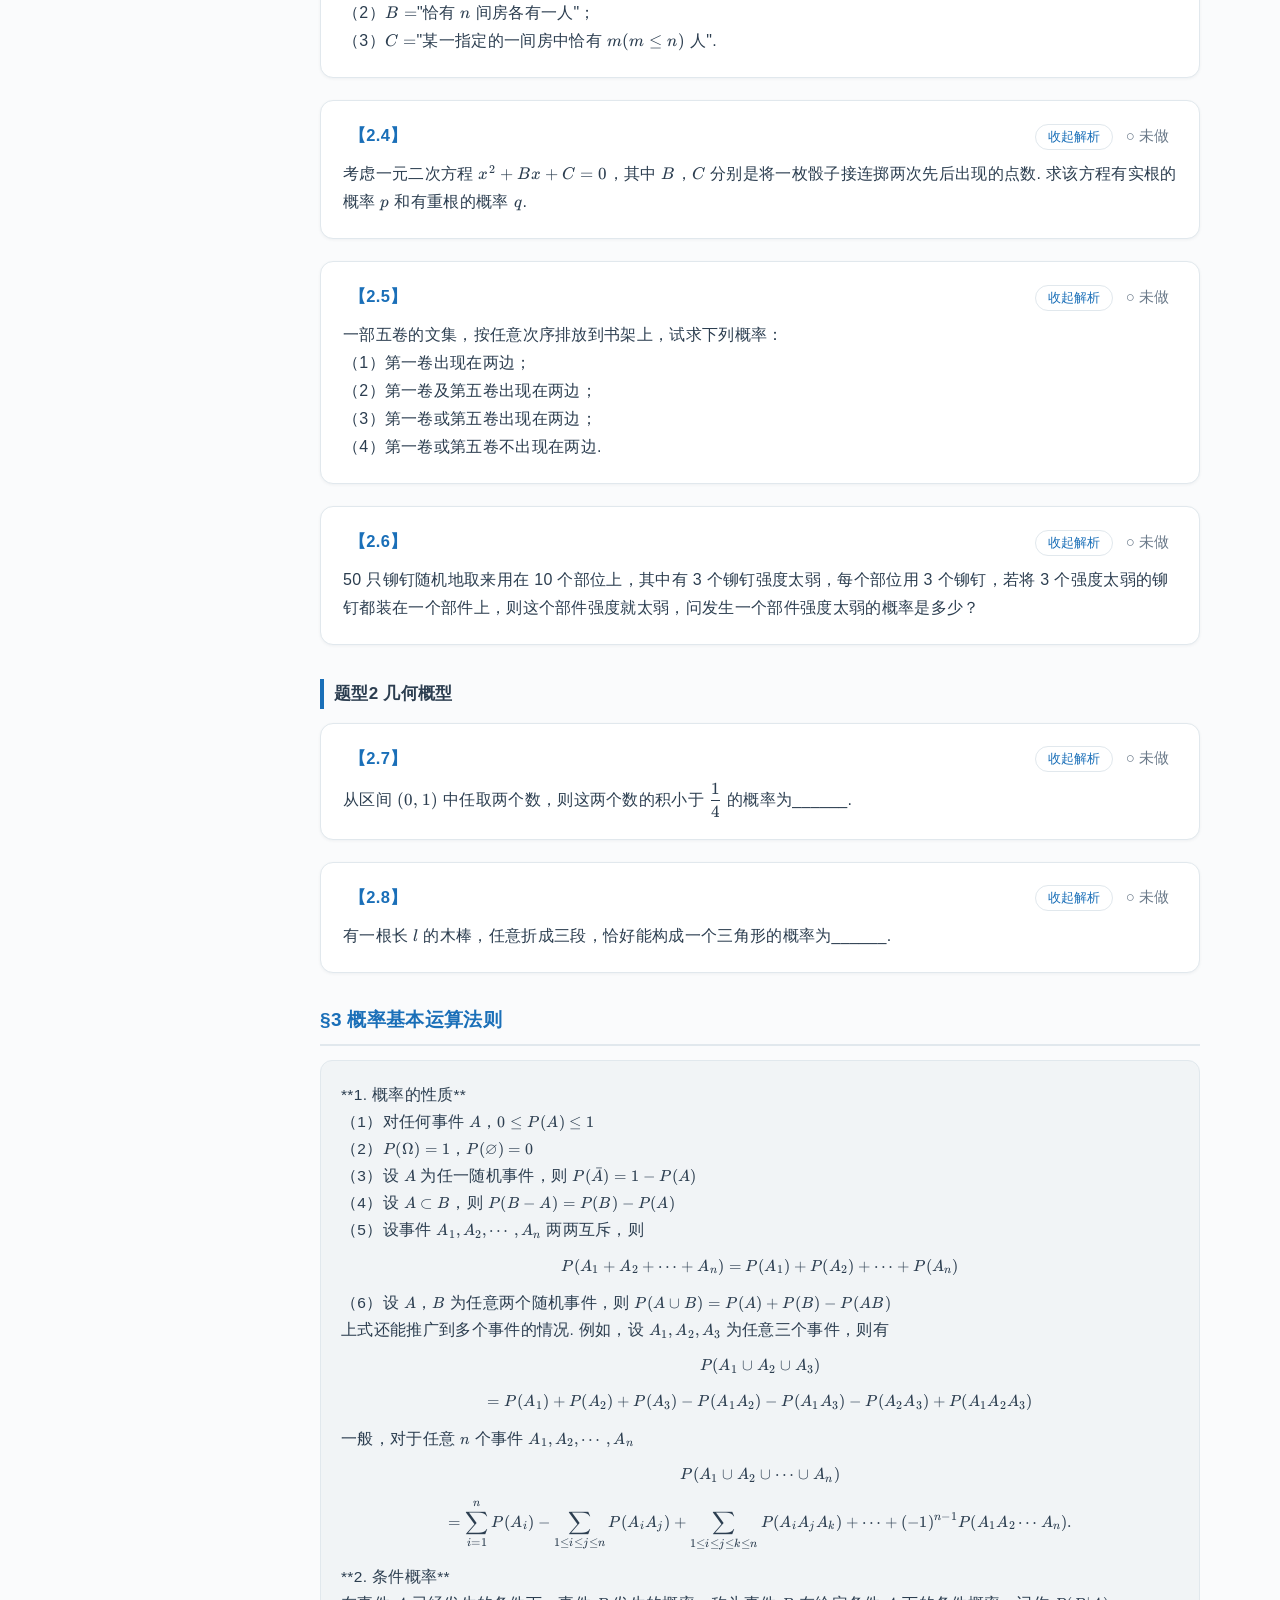
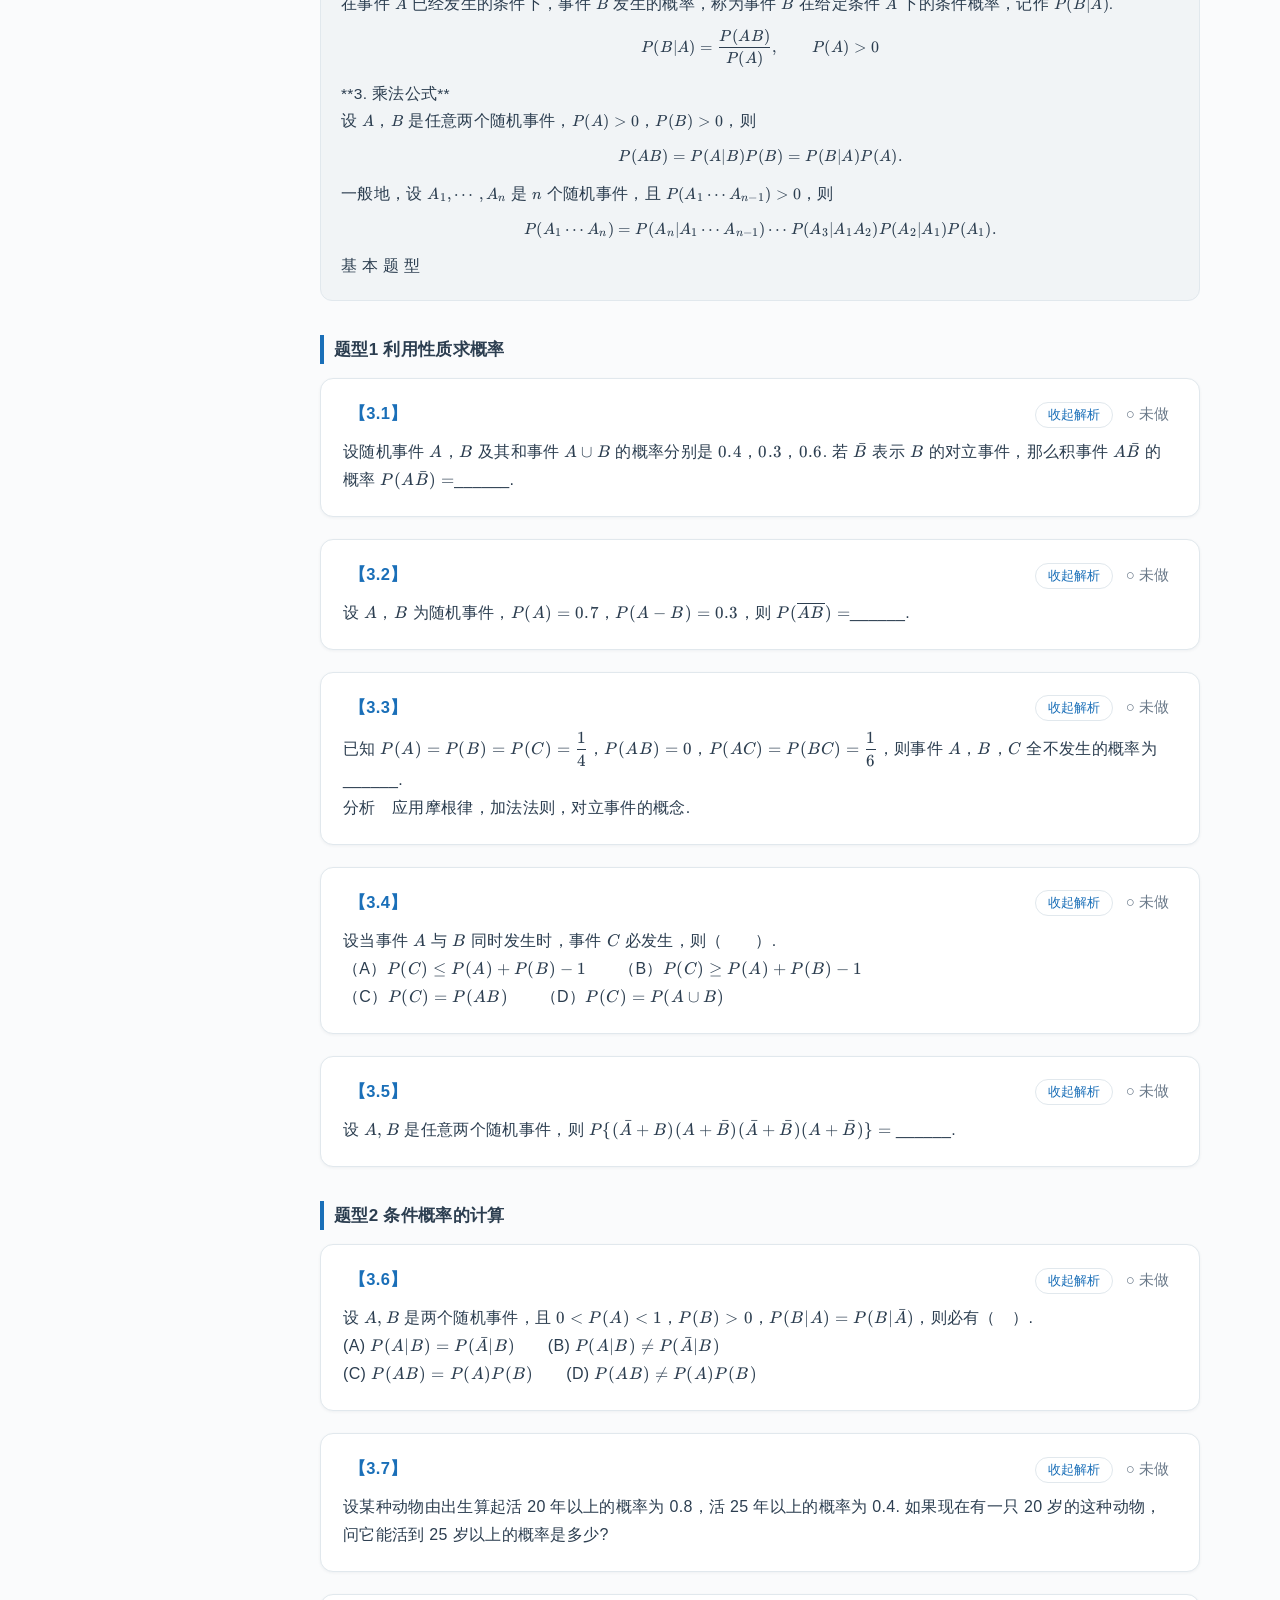
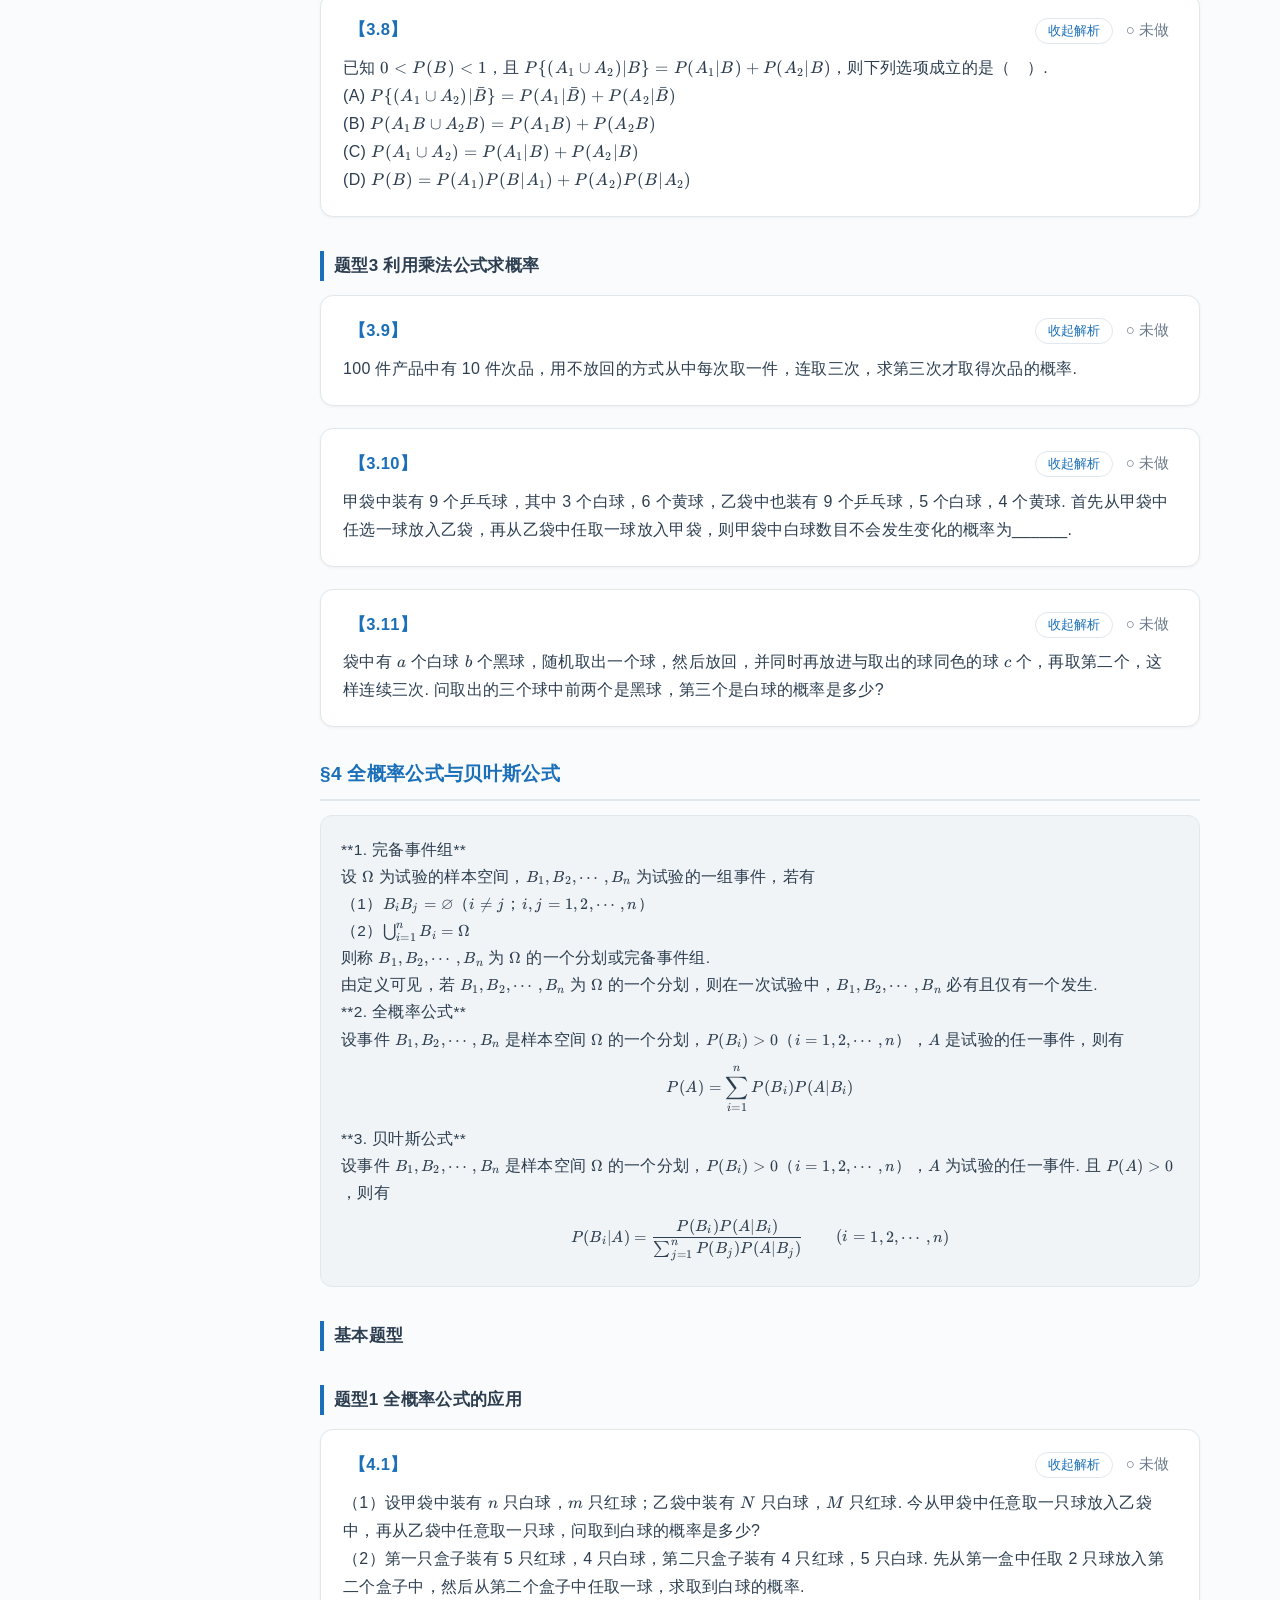
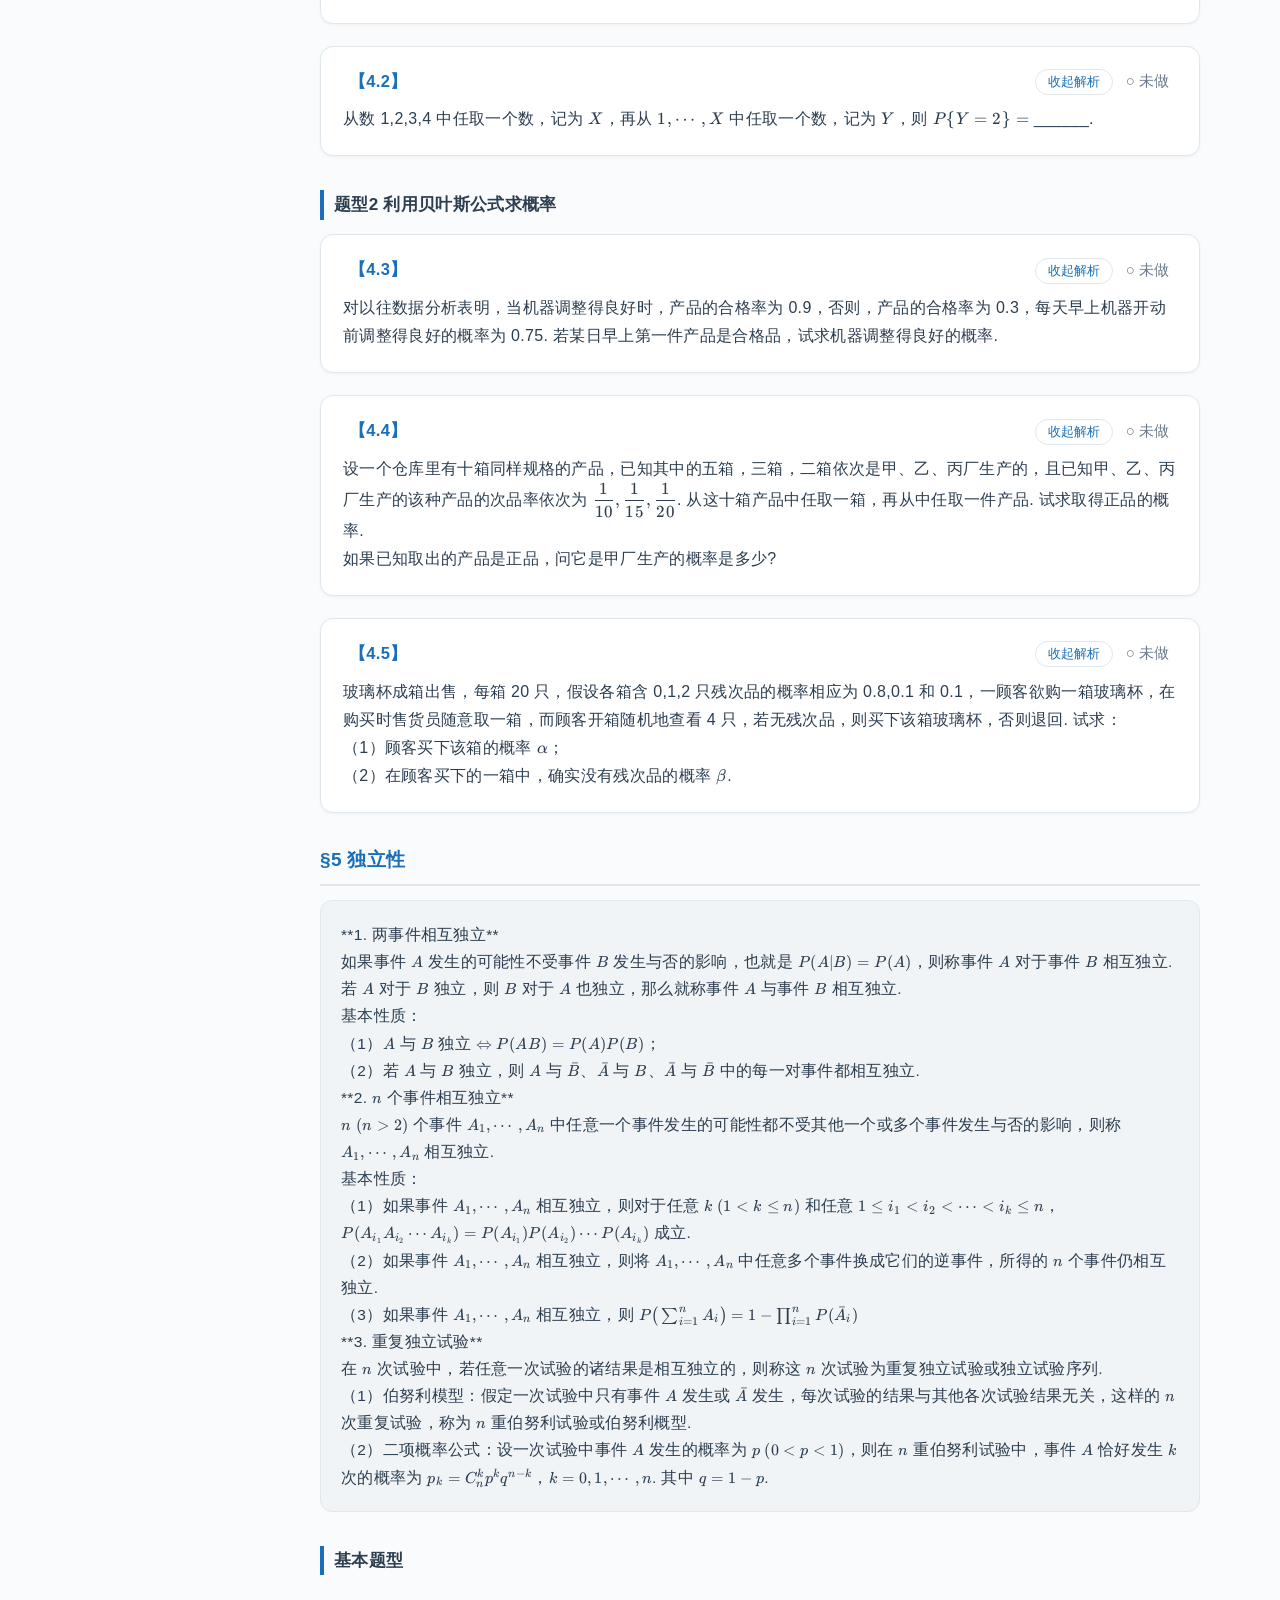
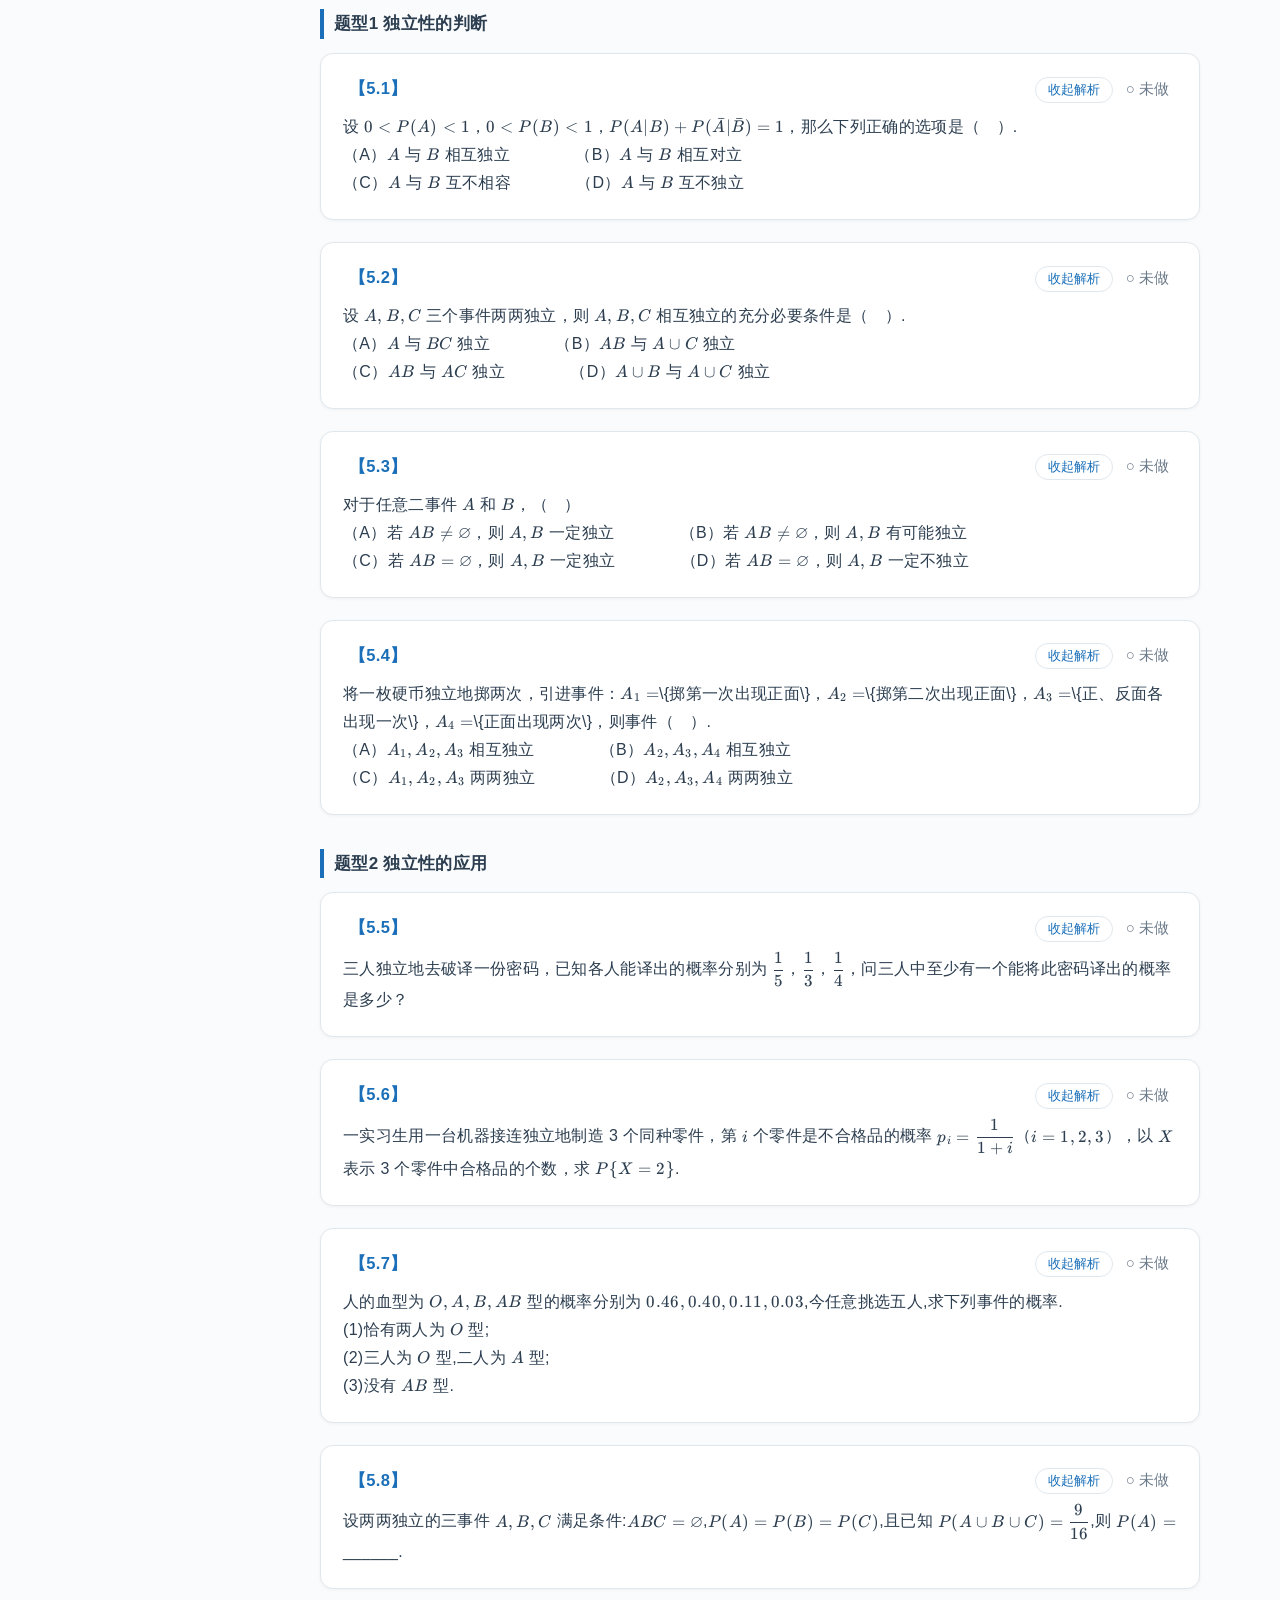
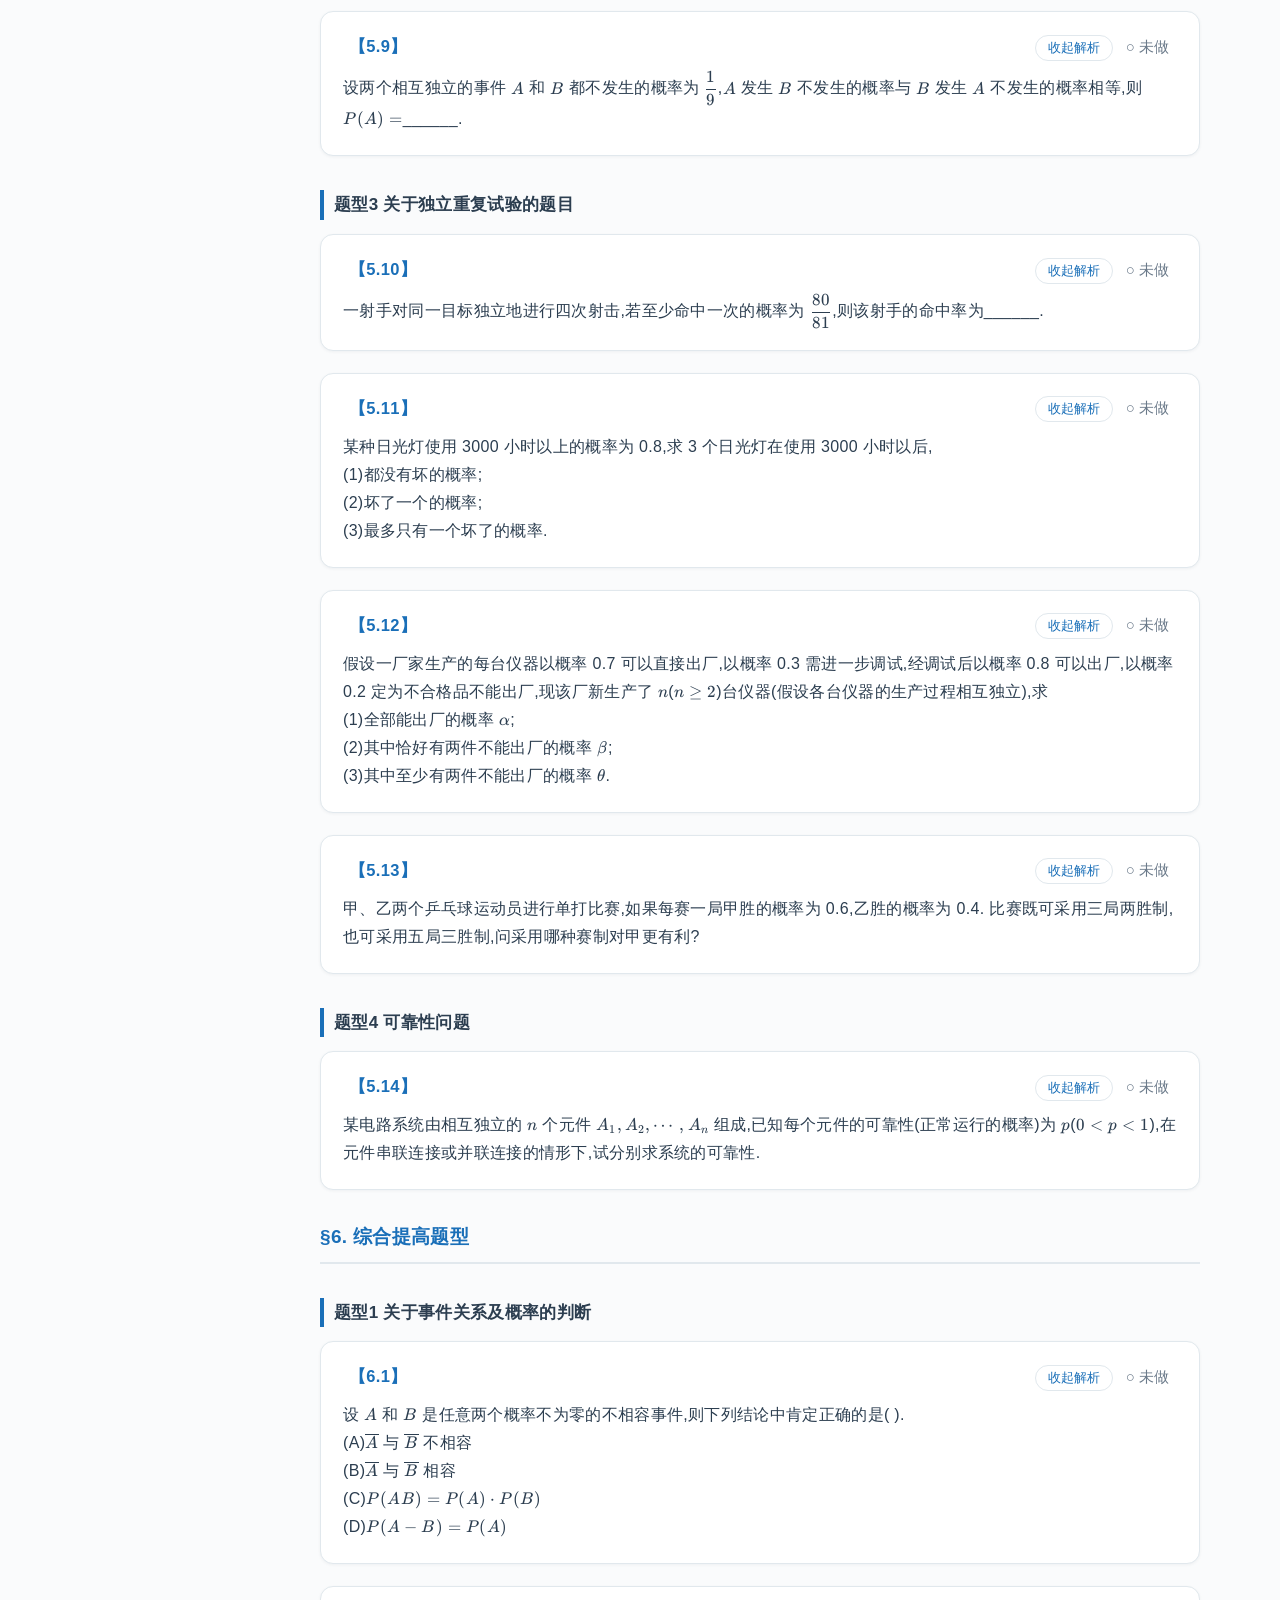
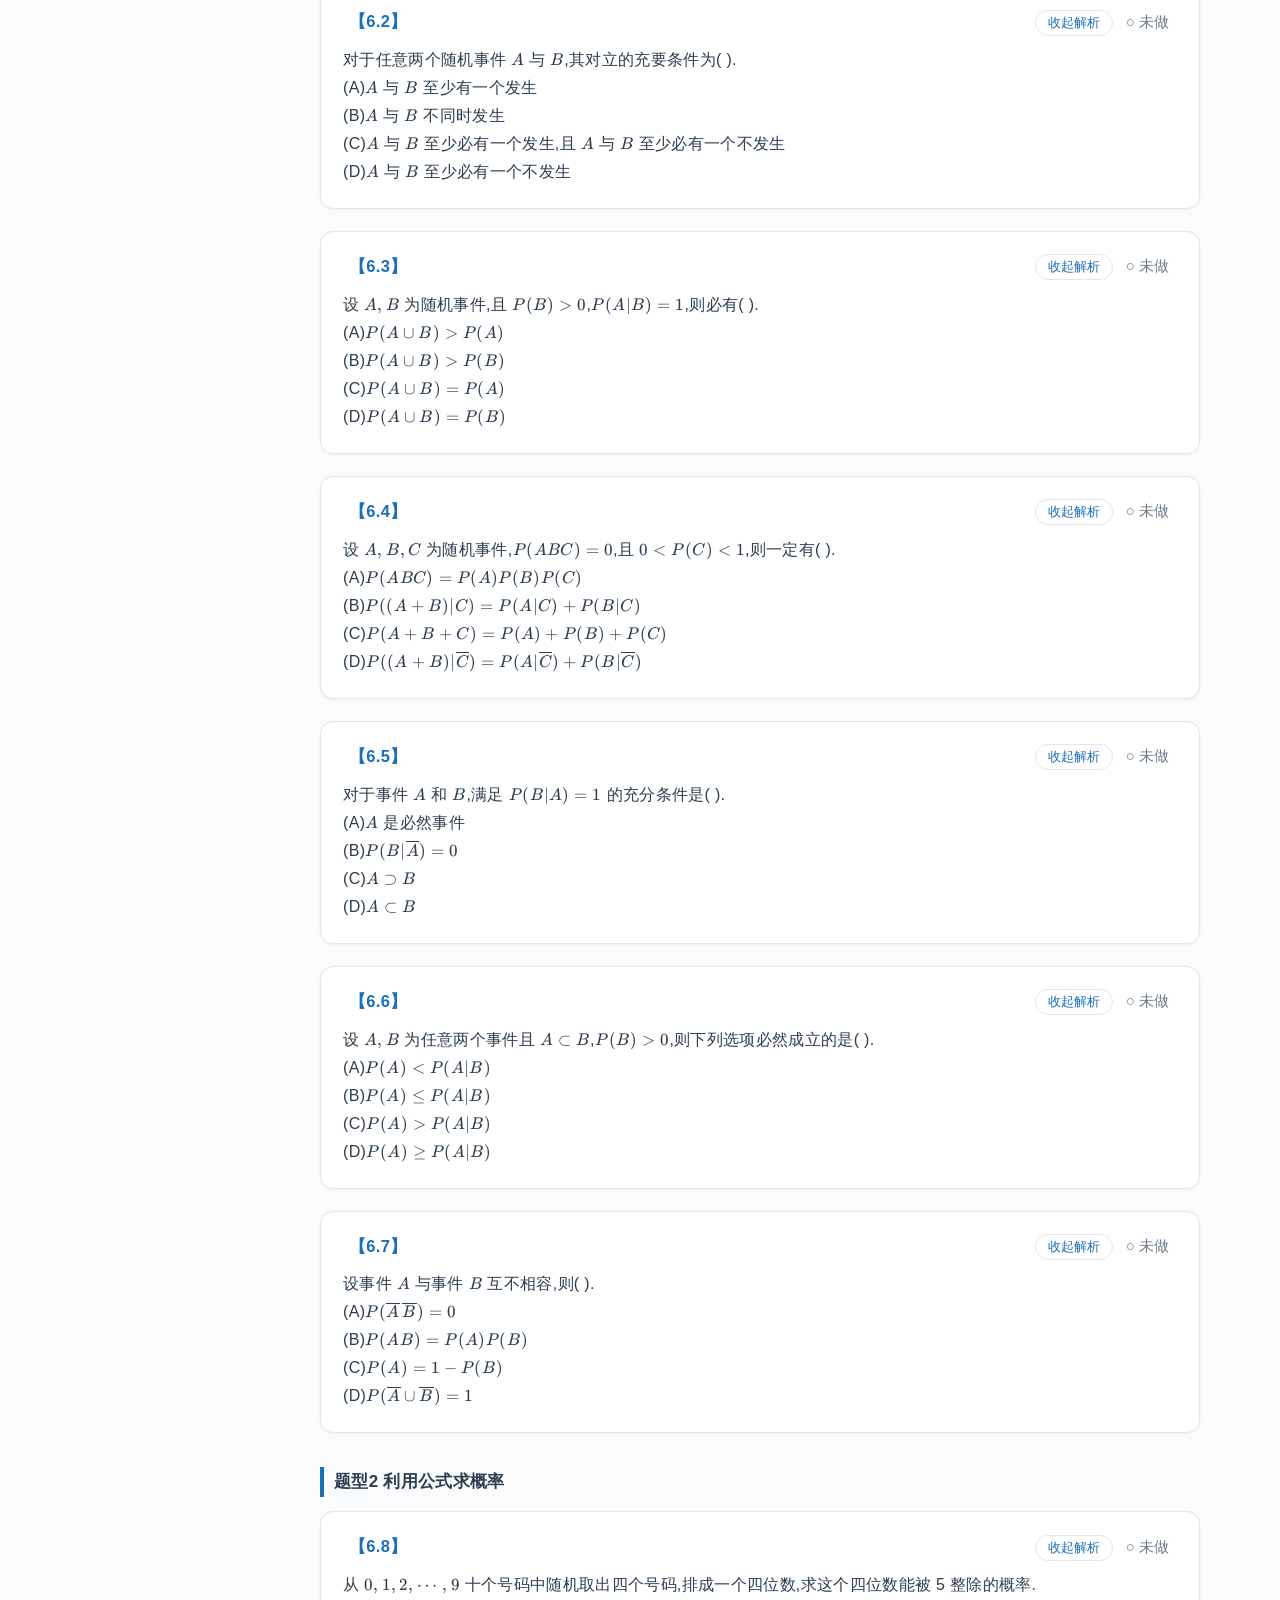
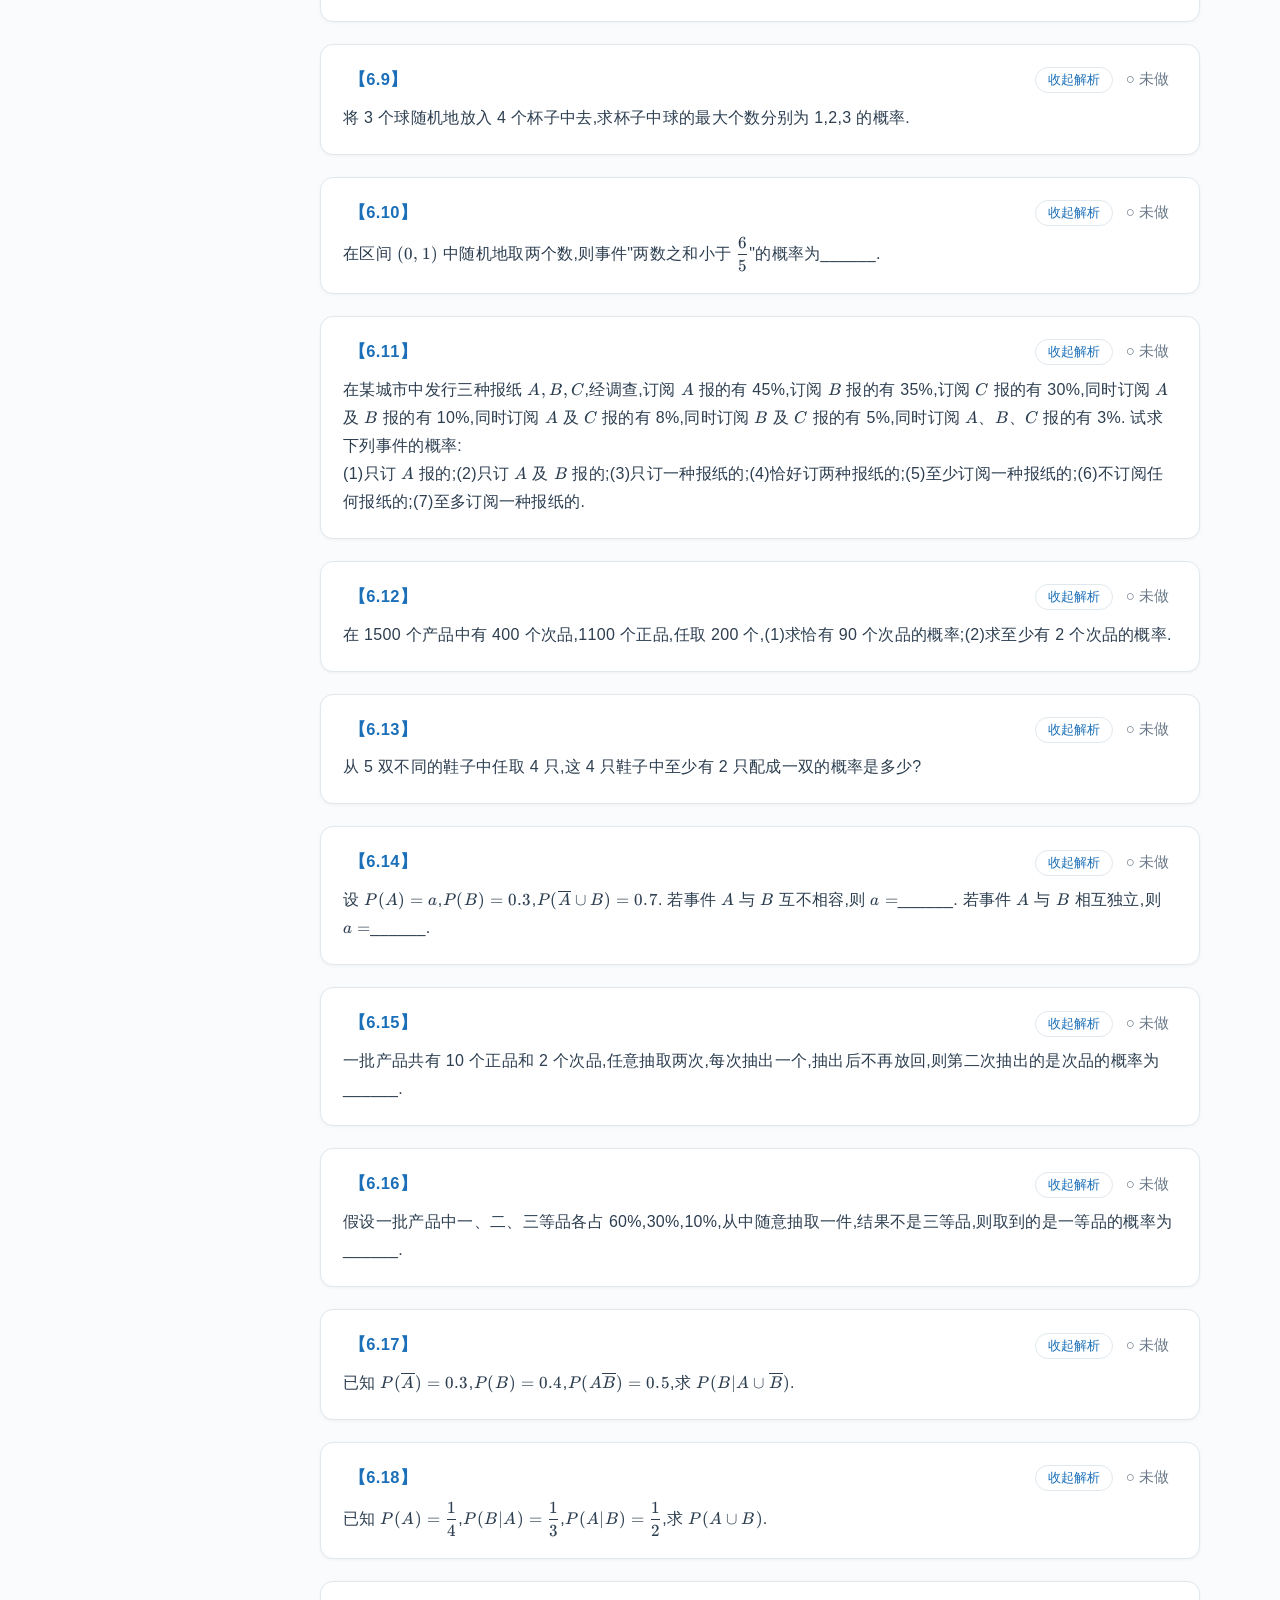
==== commit acf90715: "fix: 34 处跨页解答补 [SOL] 标记，全书 585 题解析区完整" ====
--- a/chapters/chapter-01.html
+++ b/chapters/chapter-01.html
@@ -310,15 +310,15 @@
 <section class="q-card" id="q-3-4" data-qid="c1-3.4">
 <div class="q-head"><span class="q-num">【3.4】</span><span>
 <button class="toggle-btn">收起解析</button> <button class="mark-btn">○ 未做</button></span></div>
-<div class="q-body"><p>设当事件 $A$ 与 $B$ 同时发生时，事件 $C$ 必发生，则（　　）.<br>（A）$P(C)\le P(A)+P(B)-1$　　（B）$P(C)\ge P(A)+P(B)-1$<br>（C）$P(C)=P(AB)$　　（D）$P(C)=P(A\cup B)$<br>解 由题意"当 $A,B$ 发生时，$C$ 必然发生"从而 $AB\subset C$，所以 $P(AB)\le P(C)$，那么</p>
+<div class="q-body"><p>设当事件 $A$ 与 $B$ 同时发生时，事件 $C$ 必发生，则（　　）.<br>（A）$P(C)\le P(A)+P(B)-1$　　（B）$P(C)\ge P(A)+P(B)-1$<br>（C）$P(C)=P(AB)$　　（D）$P(C)=P(A\cup B)$</p></div>
+<div class="sol-wrap collapsed">
+<hr class="sol-divider"><div class="sol-body"><span class="sol-label">【解析】</span><p>解 由题意"当 $A,B$ 发生时，$C$ 必然发生"从而 $AB\subset C$，所以 $P(AB)\le P(C)$，那么</p>
 <p class="dmath">$$P(C)\ge P(AB)=P(A)+P(B)-P(A\cup B)\ge P(A)+P(B)-1$$</p>
 <p>故应选(B)<br>点评 此题考查概率"单调性"，即若 $A\subset B$ 是两个随机事件，则</p>
 <p class="dmath">$$0\le P(A)\le P(B)\le 1$$</p>
 <p>事实上，因为 $A\subset B$，所以 $B-A$ 与 $A$ 互不相容，并且满足 $B=(B-A)+A$，由概率的非负性和加法公式得</p>
 <p class="dmath">$$P(B)=P(B-A)+P(A)$$</p>
 <p>从而 $0\le P(A)\le P(B)$.</p></div>
-<div class="sol-wrap collapsed">
-<hr class="sol-divider"><div class="sol-body"><span class="sol-label">【解析】</span></div>
 </div></section>
 <section class="q-card" id="q-3-5" data-qid="c1-3.5">
 <div class="q-head"><span class="q-num">【3.5】</span><span>
@@ -858,13 +858,13 @@
 <section class="q-card" id="q-6-23" data-qid="c1-6.23">
 <div class="q-head"><span class="q-num">【6.23】</span><span>
 <button class="toggle-btn">收起解析</button> <button class="mark-btn">○ 未做</button></span></div>
-<div class="q-body"><p>已知 100 件产品中有 10 件正品，每次使用这些正品时肯定不会发生故障，而在每次使用非正品时均有 0.1 的可能性发生故障，现从这 100 件产品中随机抽取一件，若使用了 $n$ 次均<br>未发生故障，问 $n$ 为多大时，才能有 70% 的把握认为所得的产品为正品.<br>解　设 $A_1=\{$取出正品$\}$，$A_2=\{$取出非正品$\}$，$B=\{$使用 $n$ 次均无故障$\}$，则</p>
+<div class="q-body"><p>已知 100 件产品中有 10 件正品，每次使用这些正品时肯定不会发生故障，而在每次使用非正品时均有 0.1 的可能性发生故障，现从这 100 件产品中随机抽取一件，若使用了 $n$ 次均<br>未发生故障，问 $n$ 为多大时，才能有 70% 的把握认为所得的产品为正品.</p></div>
+<div class="sol-wrap collapsed">
+<hr class="sol-divider"><div class="sol-body"><span class="sol-label">【解析】</span><p>解　设 $A_1=\{$取出正品$\}$，$A_2=\{$取出非正品$\}$，$B=\{$使用 $n$ 次均无故障$\}$，则</p>
 <p class="dmath">$$P(A_1)=\frac{10}{100},\qquad P(A_2)=\frac{90}{100},$$</p>
 <p>按题设应有 $P(A_1\,|\,B)\ge 0.70$，而</p>
 <p class="dmath">$$P(A_1\,|\,B)=\frac{P(A_1)P(B\,|\,A_1)}{P(A_1)P(B\,|\,A_1)+P(A_2)P(B\,|\,A_2)}=\frac{0.1\times 1}{0.1\times 1+0.9\times(0.9)^n}$$</p>
 <p>所以应是 $\dfrac{0.1}{0.1+0.9^{n+1}}\ge 0.7$，得 $n\ge 29$.</p></div>
-<div class="sol-wrap collapsed">
-<hr class="sol-divider"><div class="sol-body"><span class="sol-label">【解析】</span></div>
 </div></section>
 <section class="q-card" id="q-6-24" data-qid="c1-6.24">
 <div class="q-head"><span class="q-num">【6.24】</span><span>
@@ -897,7 +897,9 @@
 <section class="q-card" id="q-6-26" data-qid="c1-6.26">
 <div class="q-head"><span class="q-num">【6.26】</span><span>
 <button class="toggle-btn">收起解析</button> <button class="mark-btn">○ 未做</button></span></div>
-<div class="q-body"><p>设有来自三个地区的各 10 名，15 名和 25 名考生的报名表，其中女生的报名表分别为 3 份，7 份和 5 份. 随机地取一个地区的报名表，从中先后抽出两份.<br>(1) 求先抽到的一份是女生表的概率 $p$；<br>(2) 已知后抽到的一份是男生表，求先抽到的一份是女生表的概率 $q$.<br>解　令 $A_i$ 表示事件“第 $i$ 次取出的是女生表”，$i=1,2$.<br>$B_j$ 表示事件“报名表来自第 $j$ 个地区的考生”，$j=1,2,3$.<br>根据题意</p>
+<div class="q-body"><p>设有来自三个地区的各 10 名，15 名和 25 名考生的报名表，其中女生的报名表分别为 3 份，7 份和 5 份. 随机地取一个地区的报名表，从中先后抽出两份.<br>(1) 求先抽到的一份是女生表的概率 $p$；<br>(2) 已知后抽到的一份是男生表，求先抽到的一份是女生表的概率 $q$.</p></div>
+<div class="sol-wrap collapsed">
+<hr class="sol-divider"><div class="sol-body"><span class="sol-label">【解析】</span><p>解　令 $A_i$ 表示事件“第 $i$ 次取出的是女生表”，$i=1,2$.<br>$B_j$ 表示事件“报名表来自第 $j$ 个地区的考生”，$j=1,2,3$.<br>根据题意</p>
 <p class="dmath">$$P(B_1)=\frac{1}{3},\qquad P(B_2)=\frac{1}{3},\qquad P(B_3)=\frac{1}{3},$$</p>
 <p class="dmath">$$P(A_1\,|\,B_1)=\frac{3}{10},\qquad P(A_1\,|\,B_2)=\frac{7}{15},\qquad P(A_1\,|\,B_3)=\frac{5}{25}$$</p>
 <p>(1) 由全概率公式</p>
@@ -911,8 +913,6 @@
 <p>那么 $P(\bar{A}_2)=\displaystyle\sum_{i=1}^{3}P(B_i)P(\bar{A}_2\,|\,B_i)=\frac{1}{3}\left(\frac{8}{15}+\frac{20}{25}+\frac{7}{10}\right)=\frac{61}{90}$，</p>
 <p class="dmath">$$P(A_1\bar{A}_2)=\sum_{i=1}^{3}P(B_i)P(A_1\bar{A}_2\,|\,B_i)=\frac{1}{3}\left(\frac{7}{30}+\frac{8}{30}+\frac{5}{30}\right)=\frac{20}{90}，$$</p>
 <p>所以 $q=\dfrac{P(A_1\bar{A}_2)}{P(\bar{A}_2)}=\dfrac{\dfrac{20}{90}}{\dfrac{61}{90}}=\dfrac{20}{61}$.</p></div>
-<div class="sol-wrap collapsed">
-<hr class="sol-divider"><div class="sol-body"><span class="sol-label">【解析】</span></div>
 </div></section>
 <section class="q-card" id="q-6-27" data-qid="c1-6.27">
 <div class="q-head"><span class="q-num">【6.27】</span><span>
